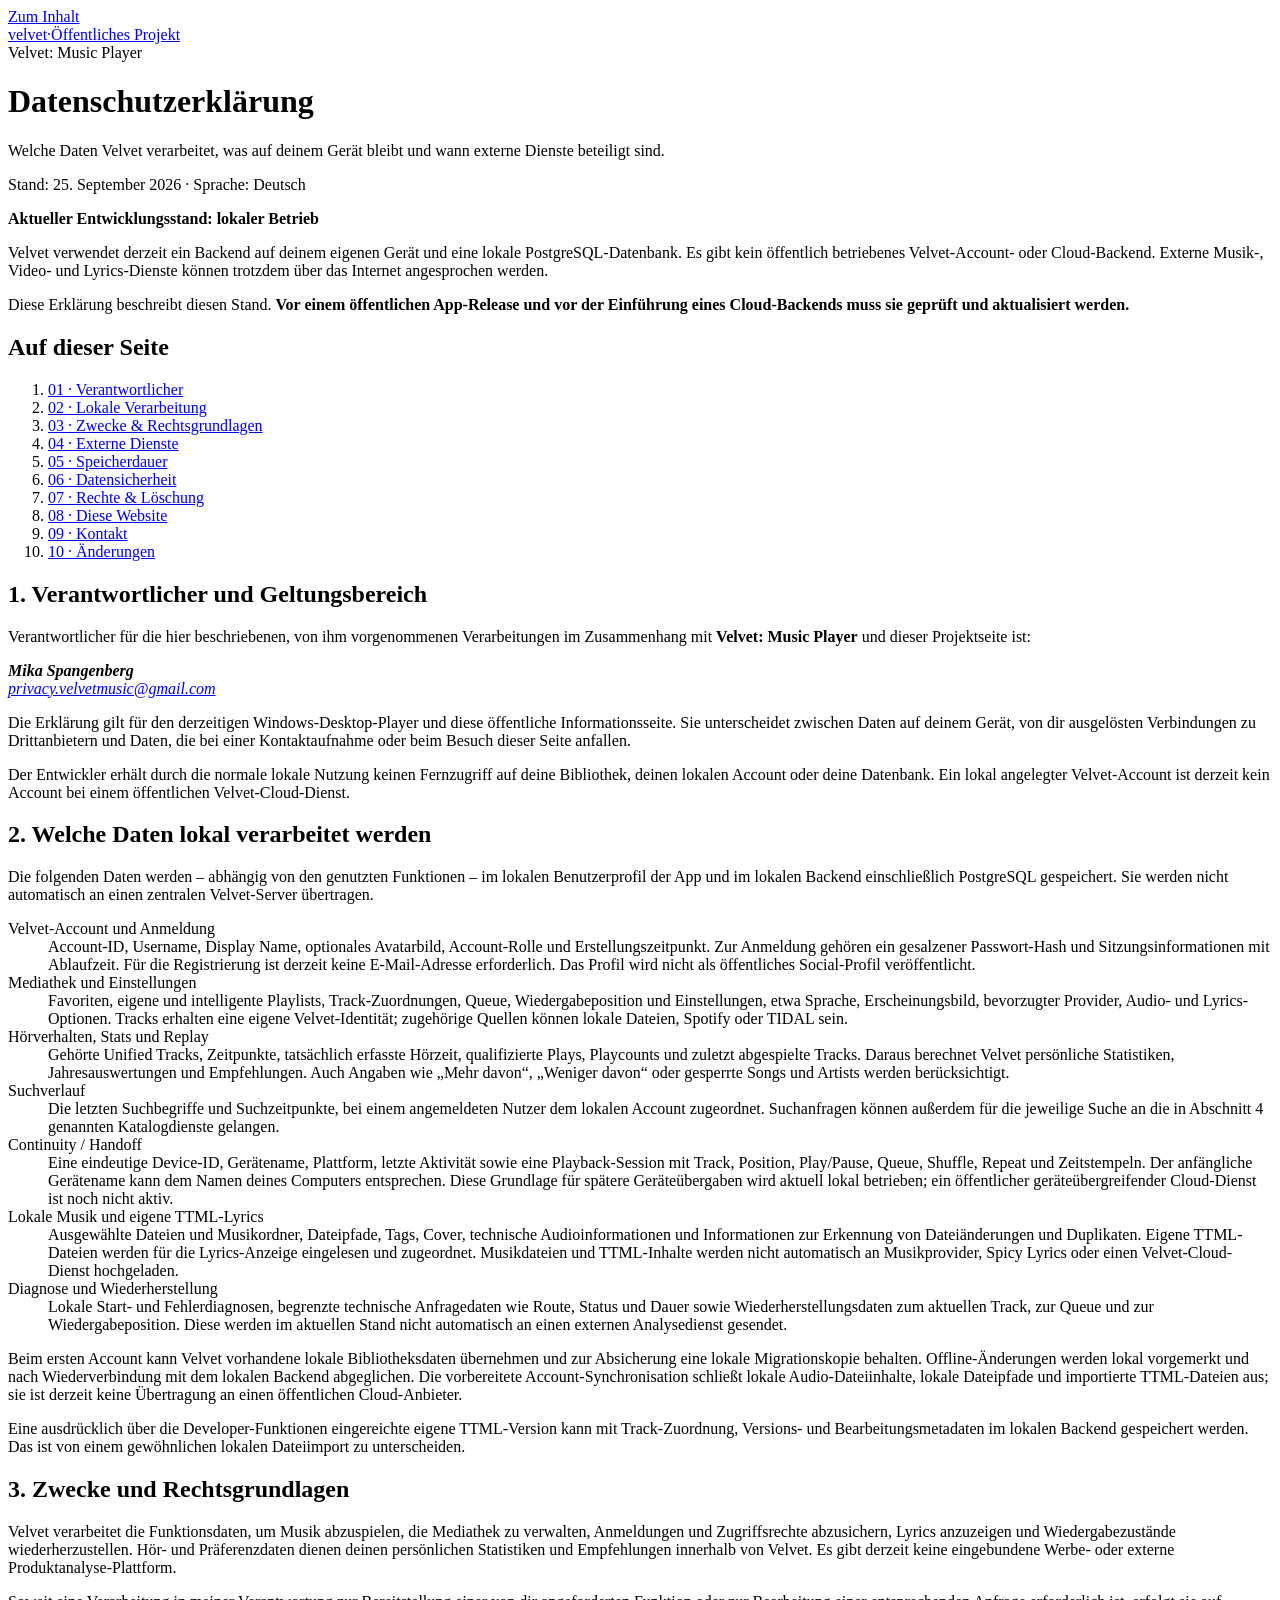
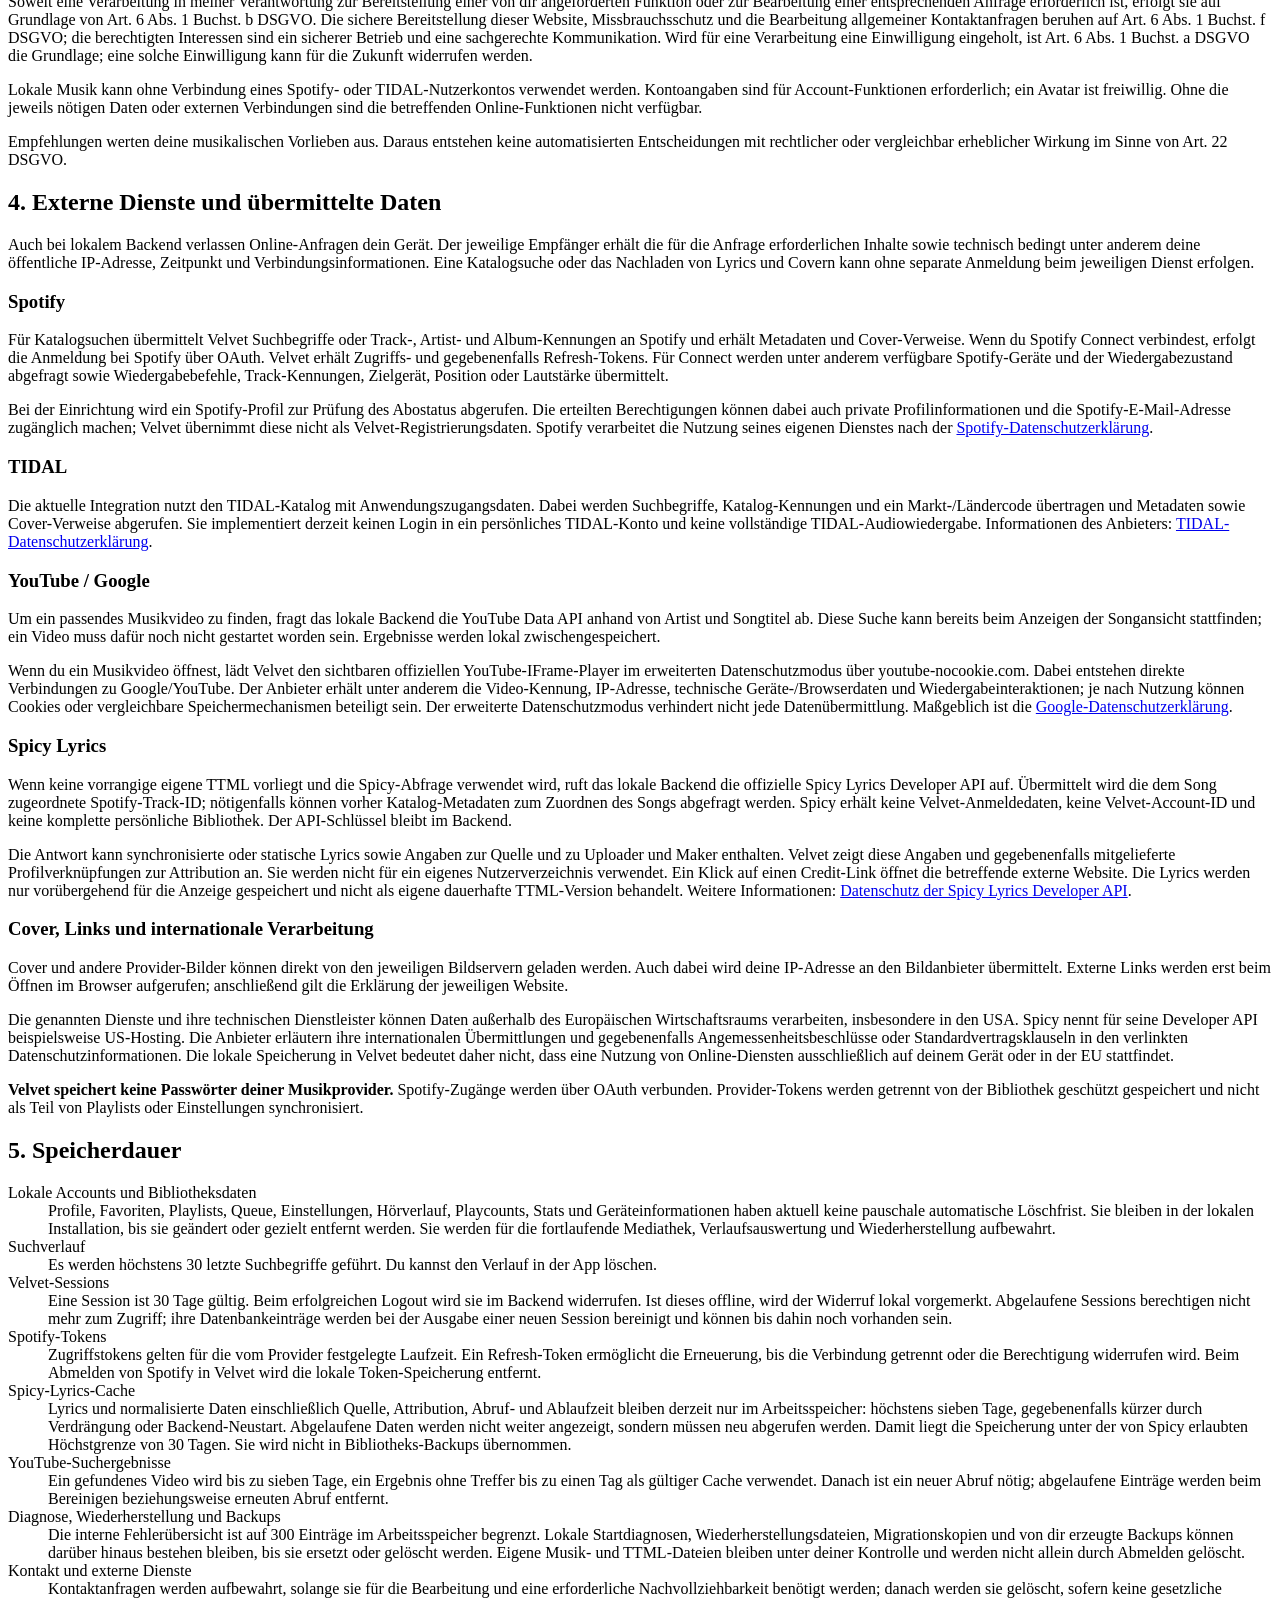
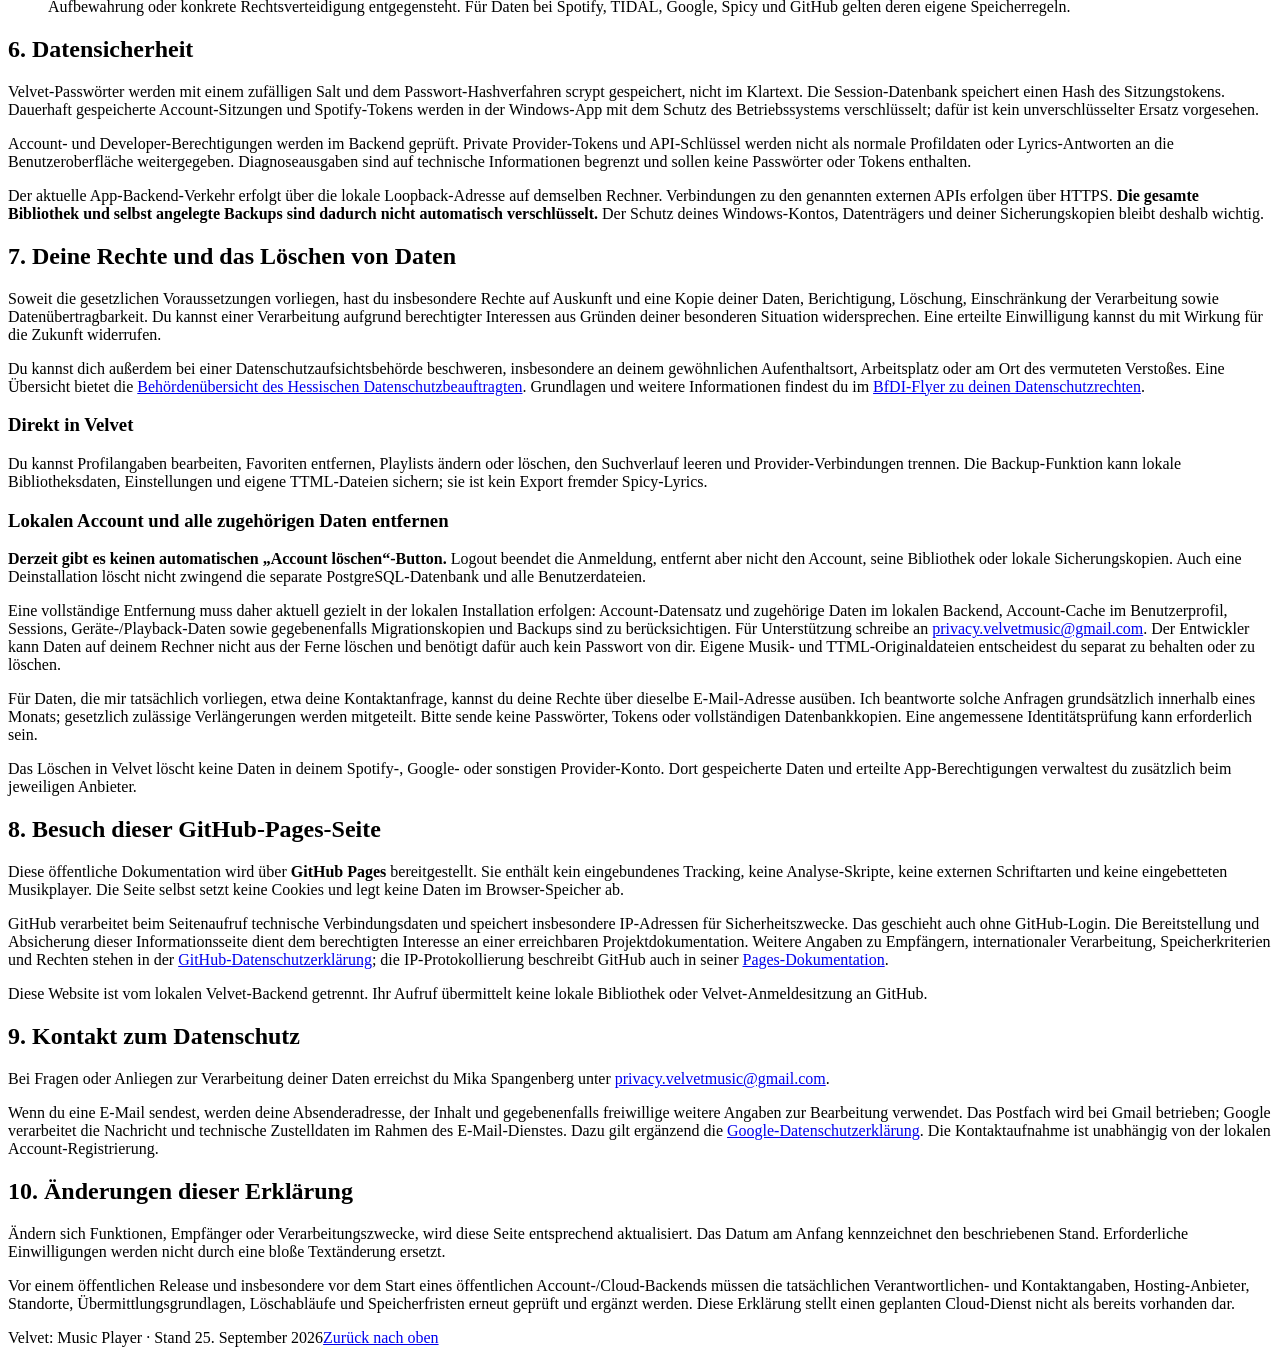
==== docs/privacy/index.html @ 642222ab "Publish German privacy policy for Velvet: Music Player" ====
<!doctype html>
<html lang="de"><head>
<meta charset="utf-8">
<meta name="viewport" content="width=device-width, initial-scale=1">
<meta name="description" content="Datenschutzerklärung für Velvet: Music Player. Informationen zu lokalen Daten, Accounts, Musikprovidern, Lyrics, Speicherdauer und deinen Rechten.">
<meta name="referrer" content="no-referrer">
<meta http-equiv="Content-Security-Policy" content="default-src 'none'; style-src 'self'; base-uri 'none'; form-action 'none'">
<title>Datenschutzerklärung · Velvet: Music Player</title>
<link rel="canonical" href="https://mikabrawlstars.github.io/velvet-music-player/privacy/">
<link rel="stylesheet" href="../assets/site.css">
</head>
<body>
<a class="skip" href="#inhalt">Zum Inhalt</a>
<header class="site-header"><div class="wrap"><a class="brand" href="../" aria-label="Velvet Startseite">velvet<span>·</span></a><a class="header-link" href="https://github.com/mikabrawlstars/velvet-music-player">Öffentliches Projekt</a></div></header>
<main class="wrap" id="inhalt">
<div class="hero"><div class="eyebrow">Velvet: Music Player</div><h1>Datenschutzerklärung</h1><p class="lead">Welche Daten Velvet verarbeitet, was auf deinem Gerät bleibt und wann externe Dienste beteiligt sind.</p><p class="meta">Stand: <time datetime="2026-09-25">25. September 2026</time> · Sprache: Deutsch</p></div>
<div class="notice"><strong>Aktueller Entwicklungsstand: lokaler Betrieb</strong><p>Velvet verwendet derzeit ein Backend auf deinem eigenen Gerät und eine lokale PostgreSQL-Datenbank. Es gibt kein öffentlich betriebenes Velvet-Account- oder Cloud-Backend. Externe Musik-, Video- und Lyrics-Dienste können trotzdem über das Internet angesprochen werden.</p><p>Diese Erklärung beschreibt diesen Stand. <strong>Vor einem öffentlichen App-Release und vor der Einführung eines Cloud-Backends muss sie geprüft und aktualisiert werden.</strong></p></div>
<div class="layout">
<nav class="toc" aria-label="Inhaltsverzeichnis"><h2>Auf dieser Seite</h2><ol>
<li><a href="#verantwortlich">01 · Verantwortlicher</a></li>
<li><a href="#lokal">02 · Lokale Verarbeitung</a></li>
<li><a href="#zwecke">03 · Zwecke &amp; Rechtsgrundlagen</a></li>
<li><a href="#dienste">04 · Externe Dienste</a></li>
<li><a href="#speicherdauer">05 · Speicherdauer</a></li>
<li><a href="#sicherheit">06 · Datensicherheit</a></li>
<li><a href="#rechte">07 · Rechte &amp; Löschung</a></li>
<li><a href="#website">08 · Diese Website</a></li>
<li><a href="#kontakt">09 · Kontakt</a></li>
<li><a href="#aenderungen">10 · Änderungen</a></li>
</ol></nav>
<article aria-label="Datenschutzerklärung für Velvet">
<section id="verantwortlich"><h2>1. Verantwortlicher und Geltungsbereich</h2>
<p>Verantwortlicher für die hier beschriebenen, von ihm vorgenommenen Verarbeitungen im Zusammenhang mit <strong>Velvet: Music Player</strong> und dieser Projektseite ist:</p>
<address class="contact"><strong>Mika Spangenberg</strong><br><a href="mailto:privacy.velvetmusic@gmail.com">privacy.velvetmusic@gmail.com</a></address>
<p>Die Erklärung gilt für den derzeitigen Windows-Desktop-Player und diese öffentliche Informationsseite. Sie unterscheidet zwischen Daten auf deinem Gerät, von dir ausgelösten Verbindungen zu Drittanbietern und Daten, die bei einer Kontaktaufnahme oder beim Besuch dieser Seite anfallen.</p>
<p>Der Entwickler erhält durch die normale lokale Nutzung keinen Fernzugriff auf deine Bibliothek, deinen lokalen Account oder deine Datenbank. Ein lokal angelegter Velvet-Account ist derzeit kein Account bei einem öffentlichen Velvet-Cloud-Dienst.</p>
</section>

<section id="lokal"><h2>2. Welche Daten lokal verarbeitet werden</h2>
<p>Die folgenden Daten werden – abhängig von den genutzten Funktionen – im lokalen Benutzerprofil der App und im lokalen Backend einschließlich PostgreSQL gespeichert. Sie werden nicht automatisch an einen zentralen Velvet-Server übertragen.</p>
<dl>
<dt>Velvet-Account und Anmeldung</dt><dd>Account-ID, Username, Display Name, optionales Avatarbild, Account-Rolle und Erstellungszeitpunkt. Zur Anmeldung gehören ein gesalzener Passwort-Hash und Sitzungsinformationen mit Ablaufzeit. Für die Registrierung ist derzeit keine E-Mail-Adresse erforderlich. Das Profil wird nicht als öffentliches Social-Profil veröffentlicht.</dd>
<dt>Mediathek und Einstellungen</dt><dd>Favoriten, eigene und intelligente Playlists, Track-Zuordnungen, Queue, Wiedergabeposition und Einstellungen, etwa Sprache, Erscheinungsbild, bevorzugter Provider, Audio- und Lyrics-Optionen. Tracks erhalten eine eigene Velvet-Identität; zugehörige Quellen können lokale Dateien, Spotify oder TIDAL sein.</dd>
<dt>Hörverhalten, Stats und Replay</dt><dd>Gehörte Unified Tracks, Zeitpunkte, tatsächlich erfasste Hörzeit, qualifizierte Plays, Playcounts und zuletzt abgespielte Tracks. Daraus berechnet Velvet persönliche Statistiken, Jahresauswertungen und Empfehlungen. Auch Angaben wie „Mehr davon“, „Weniger davon“ oder gesperrte Songs und Artists werden berücksichtigt.</dd>
<dt>Suchverlauf</dt><dd>Die letzten Suchbegriffe und Suchzeitpunkte, bei einem angemeldeten Nutzer dem lokalen Account zugeordnet. Suchanfragen können außerdem für die jeweilige Suche an die in Abschnitt 4 genannten Katalogdienste gelangen.</dd>
<dt>Continuity / Handoff</dt><dd>Eine eindeutige Device-ID, Gerätename, Plattform, letzte Aktivität sowie eine Playback-Session mit Track, Position, Play/Pause, Queue, Shuffle, Repeat und Zeitstempeln. Der anfängliche Gerätename kann dem Namen deines Computers entsprechen. Diese Grundlage für spätere Geräteübergaben wird aktuell lokal betrieben; ein öffentlicher geräteübergreifender Cloud-Dienst ist noch nicht aktiv.</dd>
<dt>Lokale Musik und eigene TTML-Lyrics</dt><dd>Ausgewählte Dateien und Musikordner, Dateipfade, Tags, Cover, technische Audioinformationen und Informationen zur Erkennung von Dateiänderungen und Duplikaten. Eigene TTML-Dateien werden für die Lyrics-Anzeige eingelesen und zugeordnet. Musikdateien und TTML-Inhalte werden nicht automatisch an Musikprovider, Spicy Lyrics oder einen Velvet-Cloud-Dienst hochgeladen.</dd>
<dt>Diagnose und Wiederherstellung</dt><dd>Lokale Start- und Fehlerdiagnosen, begrenzte technische Anfragedaten wie Route, Status und Dauer sowie Wiederherstellungsdaten zum aktuellen Track, zur Queue und zur Wiedergabeposition. Diese werden im aktuellen Stand nicht automatisch an einen externen Analysedienst gesendet.</dd>
</dl>
<p>Beim ersten Account kann Velvet vorhandene lokale Bibliotheksdaten übernehmen und zur Absicherung eine lokale Migrationskopie behalten. Offline-Änderungen werden lokal vorgemerkt und nach Wiederverbindung mit dem lokalen Backend abgeglichen. Die vorbereitete Account-Synchronisation schließt lokale Audio-Dateiinhalte, lokale Dateipfade und importierte TTML-Dateien aus; sie ist derzeit keine Übertragung an einen öffentlichen Cloud-Anbieter.</p>
<p>Eine ausdrücklich über die Developer-Funktionen eingereichte eigene TTML-Version kann mit Track-Zuordnung, Versions- und Bearbeitungsmetadaten im lokalen Backend gespeichert werden. Das ist von einem gewöhnlichen lokalen Dateiimport zu unterscheiden.</p>
</section>

<section id="zwecke"><h2>3. Zwecke und Rechtsgrundlagen</h2>
<p>Velvet verarbeitet die Funktionsdaten, um Musik abzuspielen, die Mediathek zu verwalten, Anmeldungen und Zugriffsrechte abzusichern, Lyrics anzuzeigen und Wiedergabezustände wiederherzustellen. Hör- und Präferenzdaten dienen deinen persönlichen Statistiken und Empfehlungen innerhalb von Velvet. Es gibt derzeit keine eingebundene Werbe- oder externe Produktanalyse-Plattform.</p>
<p>Soweit eine Verarbeitung in meiner Verantwortung zur Bereitstellung einer von dir angeforderten Funktion oder zur Bearbeitung einer entsprechenden Anfrage erforderlich ist, erfolgt sie auf Grundlage von Art. 6 Abs. 1 Buchst. b DSGVO. Die sichere Bereitstellung dieser Website, Missbrauchsschutz und die Bearbeitung allgemeiner Kontaktanfragen beruhen auf Art. 6 Abs. 1 Buchst. f DSGVO; die berechtigten Interessen sind ein sicherer Betrieb und eine sachgerechte Kommunikation. Wird für eine Verarbeitung eine Einwilligung eingeholt, ist Art. 6 Abs. 1 Buchst. a DSGVO die Grundlage; eine solche Einwilligung kann für die Zukunft widerrufen werden.</p>
<p>Lokale Musik kann ohne Verbindung eines Spotify- oder TIDAL-Nutzerkontos verwendet werden. Kontoangaben sind für Account-Funktionen erforderlich; ein Avatar ist freiwillig. Ohne die jeweils nötigen Daten oder externen Verbindungen sind die betreffenden Online-Funktionen nicht verfügbar.</p>
<p>Empfehlungen werten deine musikalischen Vorlieben aus. Daraus entstehen keine automatisierten Entscheidungen mit rechtlicher oder vergleichbar erheblicher Wirkung im Sinne von Art. 22 DSGVO.</p>
</section>

<section id="dienste"><h2>4. Externe Dienste und übermittelte Daten</h2>
<p>Auch bei lokalem Backend verlassen Online-Anfragen dein Gerät. Der jeweilige Empfänger erhält die für die Anfrage erforderlichen Inhalte sowie technisch bedingt unter anderem deine öffentliche IP-Adresse, Zeitpunkt und Verbindungsinformationen. Eine Katalogsuche oder das Nachladen von Lyrics und Covern kann ohne separate Anmeldung beim jeweiligen Dienst erfolgen.</p>

<h3>Spotify</h3>
<p>Für Katalogsuchen übermittelt Velvet Suchbegriffe oder Track-, Artist- und Album-Kennungen an Spotify und erhält Metadaten und Cover-Verweise. Wenn du Spotify Connect verbindest, erfolgt die Anmeldung bei Spotify über OAuth. Velvet erhält Zugriffs- und gegebenenfalls Refresh-Tokens. Für Connect werden unter anderem verfügbare Spotify-Geräte und der Wiedergabezustand abgefragt sowie Wiedergabebefehle, Track-Kennungen, Zielgerät, Position oder Lautstärke übermittelt.</p>
<p>Bei der Einrichtung wird ein Spotify-Profil zur Prüfung des Abostatus abgerufen. Die erteilten Berechtigungen können dabei auch private Profilinformationen und die Spotify-E-Mail-Adresse zugänglich machen; Velvet übernimmt diese nicht als Velvet-Registrierungsdaten. Spotify verarbeitet die Nutzung seines eigenen Dienstes nach der <a href="https://www.spotify.com/de/legal/privacy-policy/">Spotify-Datenschutzerklärung</a>.</p>

<h3>TIDAL</h3>
<p>Die aktuelle Integration nutzt den TIDAL-Katalog mit Anwendungszugangsdaten. Dabei werden Suchbegriffe, Katalog-Kennungen und ein Markt-/Ländercode übertragen und Metadaten sowie Cover-Verweise abgerufen. Sie implementiert derzeit keinen Login in ein persönliches TIDAL-Konto und keine vollständige TIDAL-Audiowiedergabe. Informationen des Anbieters: <a href="https://tidal.com/privacy">TIDAL-Datenschutzerklärung</a>.</p>

<h3>YouTube / Google</h3>
<p>Um ein passendes Musikvideo zu finden, fragt das lokale Backend die YouTube Data API anhand von Artist und Songtitel ab. Diese Suche kann bereits beim Anzeigen der Songansicht stattfinden; ein Video muss dafür noch nicht gestartet worden sein. Ergebnisse werden lokal zwischengespeichert.</p>
<p>Wenn du ein Musikvideo öffnest, lädt Velvet den sichtbaren offiziellen YouTube-IFrame-Player im erweiterten Datenschutzmodus über youtube-nocookie.com. Dabei entstehen direkte Verbindungen zu Google/YouTube. Der Anbieter erhält unter anderem die Video-Kennung, IP-Adresse, technische Geräte-/Browserdaten und Wiedergabeinteraktionen; je nach Nutzung können Cookies oder vergleichbare Speichermechanismen beteiligt sein. Der erweiterte Datenschutzmodus verhindert nicht jede Datenübermittlung. Maßgeblich ist die <a href="https://policies.google.com/privacy?hl=de">Google-Datenschutzerklärung</a>.</p>

<h3>Spicy Lyrics</h3>
<p>Wenn keine vorrangige eigene TTML vorliegt und die Spicy-Abfrage verwendet wird, ruft das lokale Backend die offizielle Spicy Lyrics Developer API auf. Übermittelt wird die dem Song zugeordnete Spotify-Track-ID; nötigenfalls können vorher Katalog-Metadaten zum Zuordnen des Songs abgefragt werden. Spicy erhält keine Velvet-Anmeldedaten, keine Velvet-Account-ID und keine komplette persönliche Bibliothek. Der API-Schlüssel bleibt im Backend.</p>
<p>Die Antwort kann synchronisierte oder statische Lyrics sowie Angaben zur Quelle und zu Uploader und Maker enthalten. Velvet zeigt diese Angaben und gegebenenfalls mitgelieferte Profilverknüpfungen zur Attribution an. Sie werden nicht für ein eigenes Nutzerverzeichnis verwendet. Ein Klick auf einen Credit-Link öffnet die betreffende externe Website. Die Lyrics werden nur vorübergehend für die Anzeige gespeichert und nicht als eigene dauerhafte TTML-Version behandelt. Weitere Informationen: <a href="https://developers.spicylyrics.org/privacy">Datenschutz der Spicy Lyrics Developer API</a>.</p>

<h3>Cover, Links und internationale Verarbeitung</h3>
<p>Cover und andere Provider-Bilder können direkt von den jeweiligen Bildservern geladen werden. Auch dabei wird deine IP-Adresse an den Bildanbieter übermittelt. Externe Links werden erst beim Öffnen im Browser aufgerufen; anschließend gilt die Erklärung der jeweiligen Website.</p>
<p>Die genannten Dienste und ihre technischen Dienstleister können Daten außerhalb des Europäischen Wirtschaftsraums verarbeiten, insbesondere in den USA. Spicy nennt für seine Developer API beispielsweise US-Hosting. Die Anbieter erläutern ihre internationalen Übermittlungen und gegebenenfalls Angemessenheitsbeschlüsse oder Standardvertragsklauseln in den verlinkten Datenschutzinformationen. Die lokale Speicherung in Velvet bedeutet daher nicht, dass eine Nutzung von Online-Diensten ausschließlich auf deinem Gerät oder in der EU stattfindet.</p>
<p><strong>Velvet speichert keine Passwörter deiner Musikprovider.</strong> Spotify-Zugänge werden über OAuth verbunden. Provider-Tokens werden getrennt von der Bibliothek geschützt gespeichert und nicht als Teil von Playlists oder Einstellungen synchronisiert.</p>
</section>

<section id="speicherdauer"><h2>5. Speicherdauer</h2>
<dl>
<dt>Lokale Accounts und Bibliotheksdaten</dt><dd>Profile, Favoriten, Playlists, Queue, Einstellungen, Hörverlauf, Playcounts, Stats und Geräteinformationen haben aktuell keine pauschale automatische Löschfrist. Sie bleiben in der lokalen Installation, bis sie geändert oder gezielt entfernt werden. Sie werden für die fortlaufende Mediathek, Verlaufsauswertung und Wiederherstellung aufbewahrt.</dd>
<dt>Suchverlauf</dt><dd>Es werden höchstens 30 letzte Suchbegriffe geführt. Du kannst den Verlauf in der App löschen.</dd>
<dt>Velvet-Sessions</dt><dd>Eine Session ist 30 Tage gültig. Beim erfolgreichen Logout wird sie im Backend widerrufen. Ist dieses offline, wird der Widerruf lokal vorgemerkt. Abgelaufene Sessions berechtigen nicht mehr zum Zugriff; ihre Datenbankeinträge werden bei der Ausgabe einer neuen Session bereinigt und können bis dahin noch vorhanden sein.</dd>
<dt>Spotify-Tokens</dt><dd>Zugriffstokens gelten für die vom Provider festgelegte Laufzeit. Ein Refresh-Token ermöglicht die Erneuerung, bis die Verbindung getrennt oder die Berechtigung widerrufen wird. Beim Abmelden von Spotify in Velvet wird die lokale Token-Speicherung entfernt.</dd>
<dt>Spicy-Lyrics-Cache</dt><dd>Lyrics und normalisierte Daten einschließlich Quelle, Attribution, Abruf- und Ablaufzeit bleiben derzeit nur im Arbeitsspeicher: höchstens sieben Tage, gegebenenfalls kürzer durch Verdrängung oder Backend-Neustart. Abgelaufene Daten werden nicht weiter angezeigt, sondern müssen neu abgerufen werden. Damit liegt die Speicherung unter der von Spicy erlaubten Höchstgrenze von 30 Tagen. Sie wird nicht in Bibliotheks-Backups übernommen.</dd>
<dt>YouTube-Suchergebnisse</dt><dd>Ein gefundenes Video wird bis zu sieben Tage, ein Ergebnis ohne Treffer bis zu einen Tag als gültiger Cache verwendet. Danach ist ein neuer Abruf nötig; abgelaufene Einträge werden beim Bereinigen beziehungsweise erneuten Abruf entfernt.</dd>
<dt>Diagnose, Wiederherstellung und Backups</dt><dd>Die interne Fehlerübersicht ist auf 300 Einträge im Arbeitsspeicher begrenzt. Lokale Startdiagnosen, Wiederherstellungsdateien, Migrationskopien und von dir erzeugte Backups können darüber hinaus bestehen bleiben, bis sie ersetzt oder gelöscht werden. Eigene Musik- und TTML-Dateien bleiben unter deiner Kontrolle und werden nicht allein durch Abmelden gelöscht.</dd>
<dt>Kontakt und externe Dienste</dt><dd>Kontaktanfragen werden aufbewahrt, solange sie für die Bearbeitung und eine erforderliche Nachvollziehbarkeit benötigt werden; danach werden sie gelöscht, sofern keine gesetzliche Aufbewahrung oder konkrete Rechtsverteidigung entgegensteht. Für Daten bei Spotify, TIDAL, Google, Spicy und GitHub gelten deren eigene Speicherregeln.</dd>
</dl>
</section>

<section id="sicherheit"><h2>6. Datensicherheit</h2>
<p>Velvet-Passwörter werden mit einem zufälligen Salt und dem Passwort-Hashverfahren scrypt gespeichert, nicht im Klartext. Die Session-Datenbank speichert einen Hash des Sitzungstokens. Dauerhaft gespeicherte Account-Sitzungen und Spotify-Tokens werden in der Windows-App mit dem Schutz des Betriebssystems verschlüsselt; dafür ist kein unverschlüsselter Ersatz vorgesehen.</p>
<p>Account- und Developer-Berechtigungen werden im Backend geprüft. Private Provider-Tokens und API-Schlüssel werden nicht als normale Profildaten oder Lyrics-Antworten an die Benutzeroberfläche weitergegeben. Diagnoseausgaben sind auf technische Informationen begrenzt und sollen keine Passwörter oder Tokens enthalten.</p>
<p>Der aktuelle App-Backend-Verkehr erfolgt über die lokale Loopback-Adresse auf demselben Rechner. Verbindungen zu den genannten externen APIs erfolgen über HTTPS. <strong>Die gesamte Bibliothek und selbst angelegte Backups sind dadurch nicht automatisch verschlüsselt.</strong> Der Schutz deines Windows-Kontos, Datenträgers und deiner Sicherungskopien bleibt deshalb wichtig.</p>
</section>

<section id="rechte"><h2>7. Deine Rechte und das Löschen von Daten</h2>
<p>Soweit die gesetzlichen Voraussetzungen vorliegen, hast du insbesondere Rechte auf Auskunft und eine Kopie deiner Daten, Berichtigung, Löschung, Einschränkung der Verarbeitung sowie Datenübertragbarkeit. Du kannst einer Verarbeitung aufgrund berechtigter Interessen aus Gründen deiner besonderen Situation widersprechen. Eine erteilte Einwilligung kannst du mit Wirkung für die Zukunft widerrufen.</p>
<p>Du kannst dich außerdem bei einer Datenschutzaufsichtsbehörde beschweren, insbesondere an deinem gewöhnlichen Aufenthaltsort, Arbeitsplatz oder am Ort des vermuteten Verstoßes. Eine Übersicht bietet die <a href="https://datenschutz.hessen.de/service/aufsichtsbehoerden-des-bundes-und-der-laender">Behördenübersicht des Hessischen Datenschutzbeauftragten</a>. Grundlagen und weitere Informationen findest du im <a href="https://www.bfdi.bund.de/SharedDocs/Downloads/DE/Flyer/Recht-auf-Datenschutz.pdf?__blob=publicationFile&amp;v=13">BfDI-Flyer zu deinen Datenschutzrechten</a>.</p>

<h3>Direkt in Velvet</h3>
<p>Du kannst Profilangaben bearbeiten, Favoriten entfernen, Playlists ändern oder löschen, den Suchverlauf leeren und Provider-Verbindungen trennen. Die Backup-Funktion kann lokale Bibliotheksdaten, Einstellungen und eigene TTML-Dateien sichern; sie ist kein Export fremder Spicy-Lyrics.</p>

<h3>Lokalen Account und alle zugehörigen Daten entfernen</h3>
<p><strong>Derzeit gibt es keinen automatischen „Account löschen“-Button.</strong> Logout beendet die Anmeldung, entfernt aber nicht den Account, seine Bibliothek oder lokale Sicherungskopien. Auch eine Deinstallation löscht nicht zwingend die separate PostgreSQL-Datenbank und alle Benutzerdateien.</p>
<p>Eine vollständige Entfernung muss daher aktuell gezielt in der lokalen Installation erfolgen: Account-Datensatz und zugehörige Daten im lokalen Backend, Account-Cache im Benutzerprofil, Sessions, Geräte-/Playback-Daten sowie gegebenenfalls Migrationskopien und Backups sind zu berücksichtigen. Für Unterstützung schreibe an <a href="mailto:privacy.velvetmusic@gmail.com">privacy.velvetmusic@gmail.com</a>. Der Entwickler kann Daten auf deinem Rechner nicht aus der Ferne löschen und benötigt dafür auch kein Passwort von dir. Eigene Musik- und TTML-Originaldateien entscheidest du separat zu behalten oder zu löschen.</p>
<p>Für Daten, die mir tatsächlich vorliegen, etwa deine Kontaktanfrage, kannst du deine Rechte über dieselbe E-Mail-Adresse ausüben. Ich beantworte solche Anfragen grundsätzlich innerhalb eines Monats; gesetzlich zulässige Verlängerungen werden mitgeteilt. Bitte sende keine Passwörter, Tokens oder vollständigen Datenbankkopien. Eine angemessene Identitätsprüfung kann erforderlich sein.</p>
<p>Das Löschen in Velvet löscht keine Daten in deinem Spotify-, Google- oder sonstigen Provider-Konto. Dort gespeicherte Daten und erteilte App-Berechtigungen verwaltest du zusätzlich beim jeweiligen Anbieter.</p>
</section>

<section id="website"><h2>8. Besuch dieser GitHub-Pages-Seite</h2>
<p>Diese öffentliche Dokumentation wird über <strong>GitHub Pages</strong> bereitgestellt. Sie enthält kein eingebundenes Tracking, keine Analyse-Skripte, keine externen Schriftarten und keine eingebetteten Musikplayer. Die Seite selbst setzt keine Cookies und legt keine Daten im Browser-Speicher ab.</p>
<p>GitHub verarbeitet beim Seitenaufruf technische Verbindungsdaten und speichert insbesondere IP-Adressen für Sicherheitszwecke. Das geschieht auch ohne GitHub-Login. Die Bereitstellung und Absicherung dieser Informationsseite dient dem berechtigten Interesse an einer erreichbaren Projektdokumentation. Weitere Angaben zu Empfängern, internationaler Verarbeitung, Speicherkriterien und Rechten stehen in der <a href="https://docs.github.com/en/site-policy/privacy-policies/github-general-privacy-statement">GitHub-Datenschutzerklärung</a>; die IP-Protokollierung beschreibt GitHub auch in seiner <a href="https://docs.github.com/en/pages/getting-started-with-github-pages/what-is-github-pages">Pages-Dokumentation</a>.</p>
<p>Diese Website ist vom lokalen Velvet-Backend getrennt. Ihr Aufruf übermittelt keine lokale Bibliothek oder Velvet-Anmeldesitzung an GitHub.</p>
</section>

<section id="kontakt"><h2>9. Kontakt zum Datenschutz</h2>
<p>Bei Fragen oder Anliegen zur Verarbeitung deiner Daten erreichst du Mika Spangenberg unter <a href="mailto:privacy.velvetmusic@gmail.com">privacy.velvetmusic@gmail.com</a>.</p>
<p>Wenn du eine E-Mail sendest, werden deine Absenderadresse, der Inhalt und gegebenenfalls freiwillige weitere Angaben zur Bearbeitung verwendet. Das Postfach wird bei Gmail betrieben; Google verarbeitet die Nachricht und technische Zustelldaten im Rahmen des E-Mail-Dienstes. Dazu gilt ergänzend die <a href="https://policies.google.com/privacy?hl=de">Google-Datenschutzerklärung</a>. Die Kontaktaufnahme ist unabhängig von der lokalen Account-Registrierung.</p>
</section>

<section id="aenderungen"><h2>10. Änderungen dieser Erklärung</h2>
<p>Ändern sich Funktionen, Empfänger oder Verarbeitungszwecke, wird diese Seite entsprechend aktualisiert. Das Datum am Anfang kennzeichnet den beschriebenen Stand. Erforderliche Einwilligungen werden nicht durch eine bloße Textänderung ersetzt.</p>
<p>Vor einem öffentlichen Release und insbesondere vor dem Start eines öffentlichen Account-/Cloud-Backends müssen die tatsächlichen Verantwortlichen- und Kontaktangaben, Hosting-Anbieter, Standorte, Übermittlungsgrundlagen, Löschabläufe und Speicherfristen erneut geprüft und ergänzt werden. Diese Erklärung stellt einen geplanten Cloud-Dienst nicht als bereits vorhanden dar.</p>
</section>
</article></div></main>
<footer class="site-footer"><div class="wrap"><span>Velvet: Music Player · Stand 25. September 2026</span><a href="#inhalt">Zurück nach oben</a></div></footer>


</body></html>
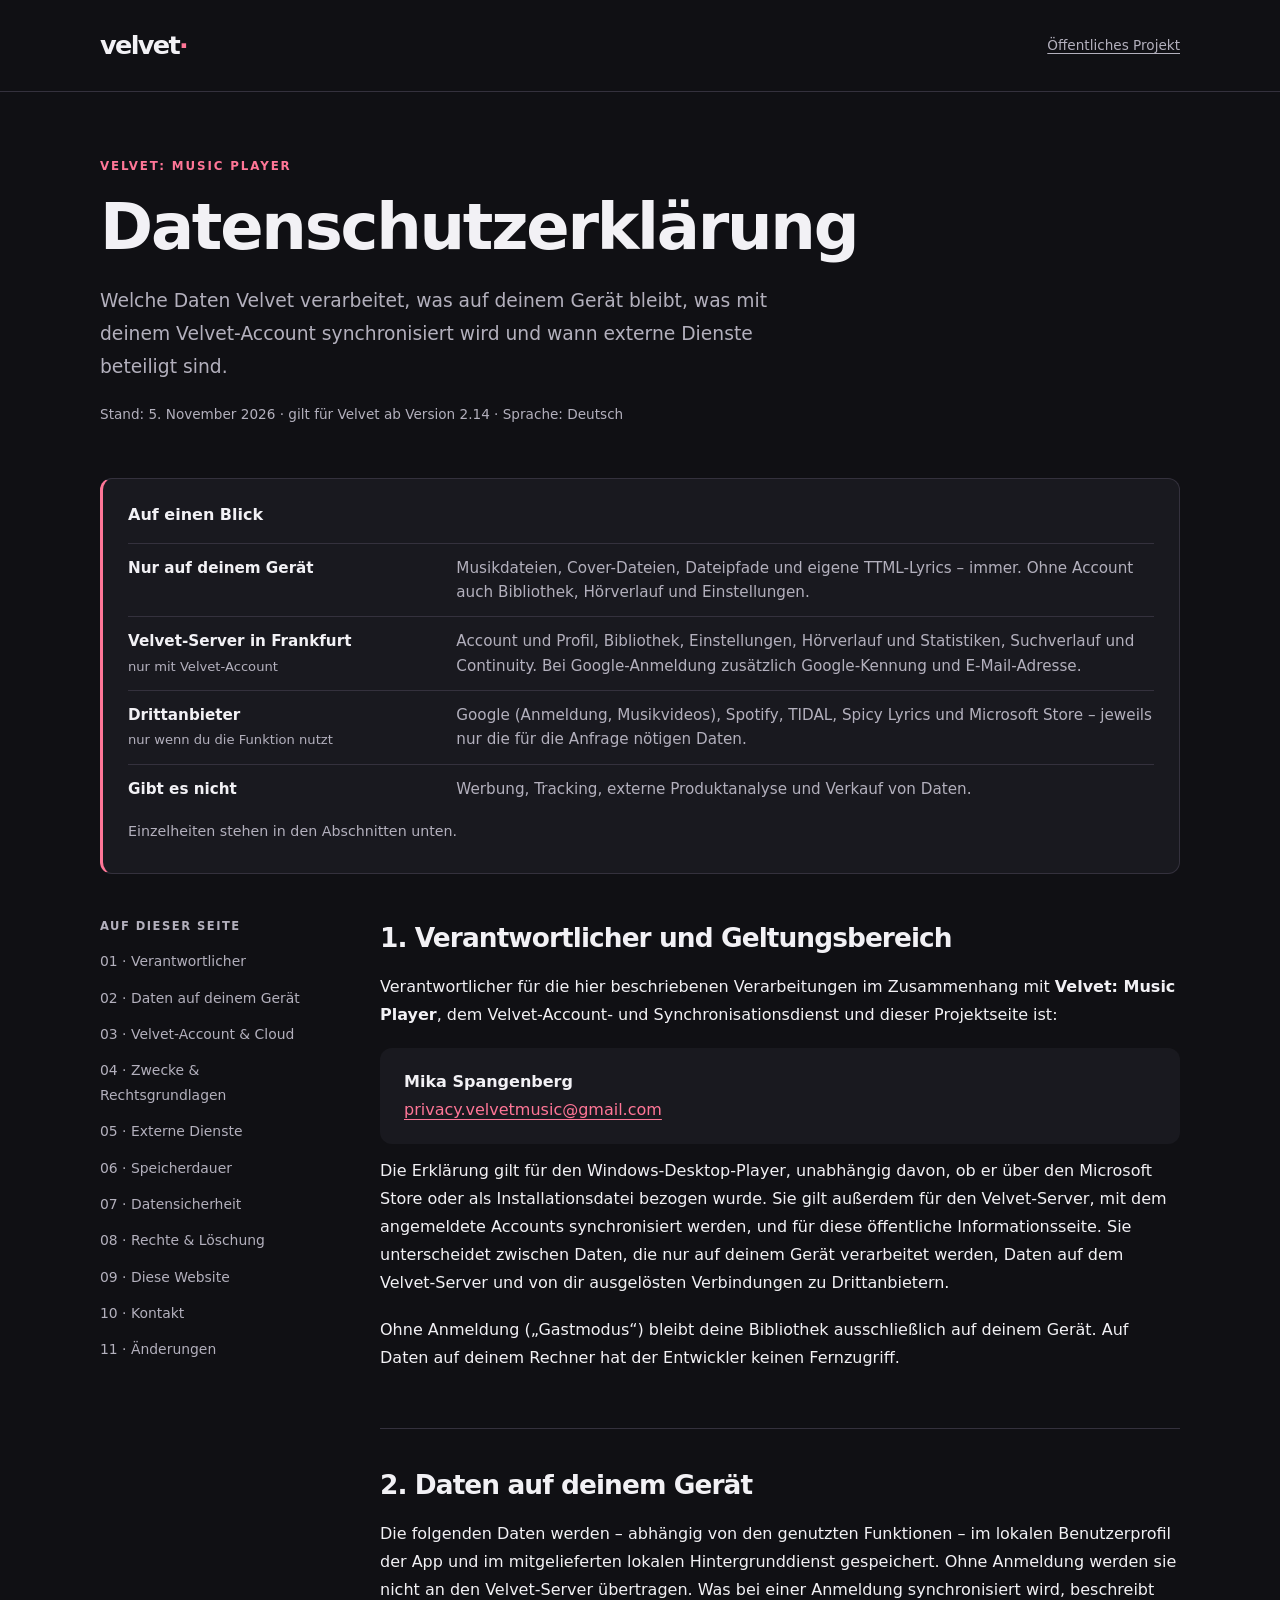
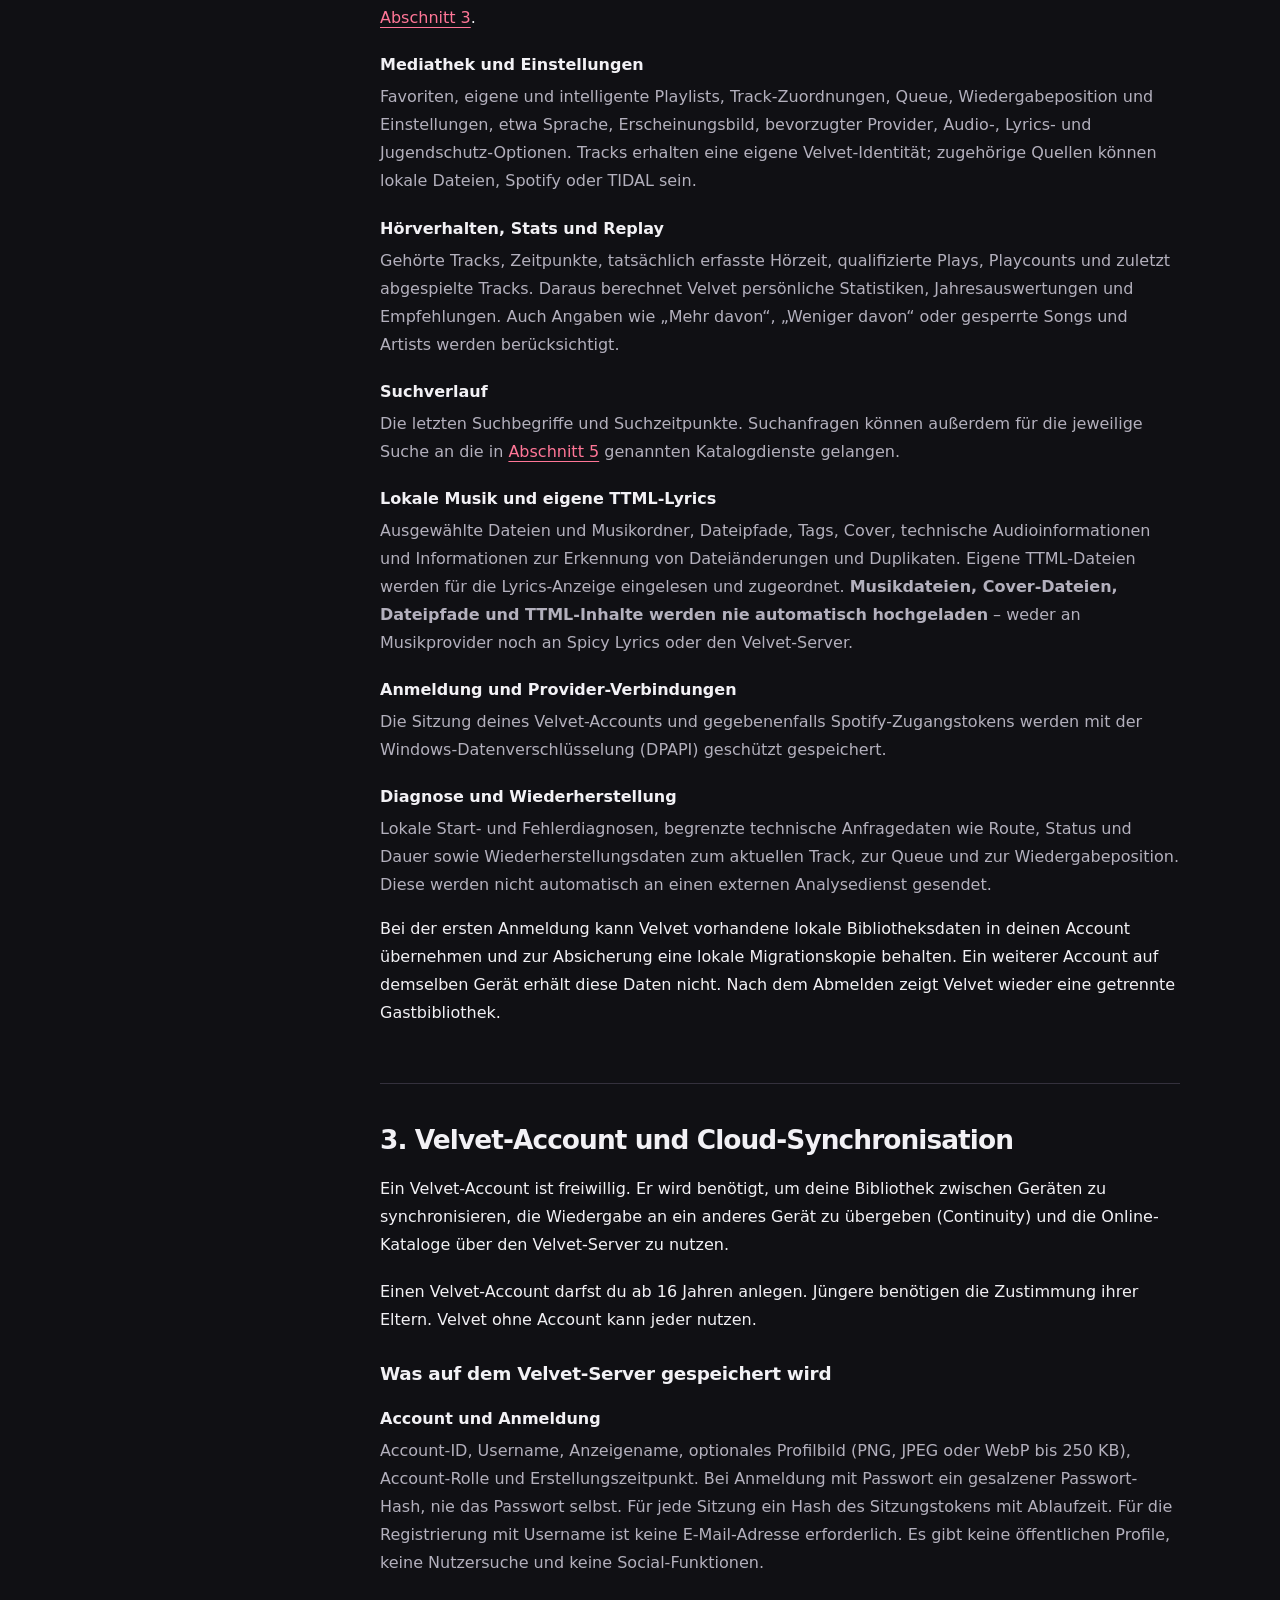
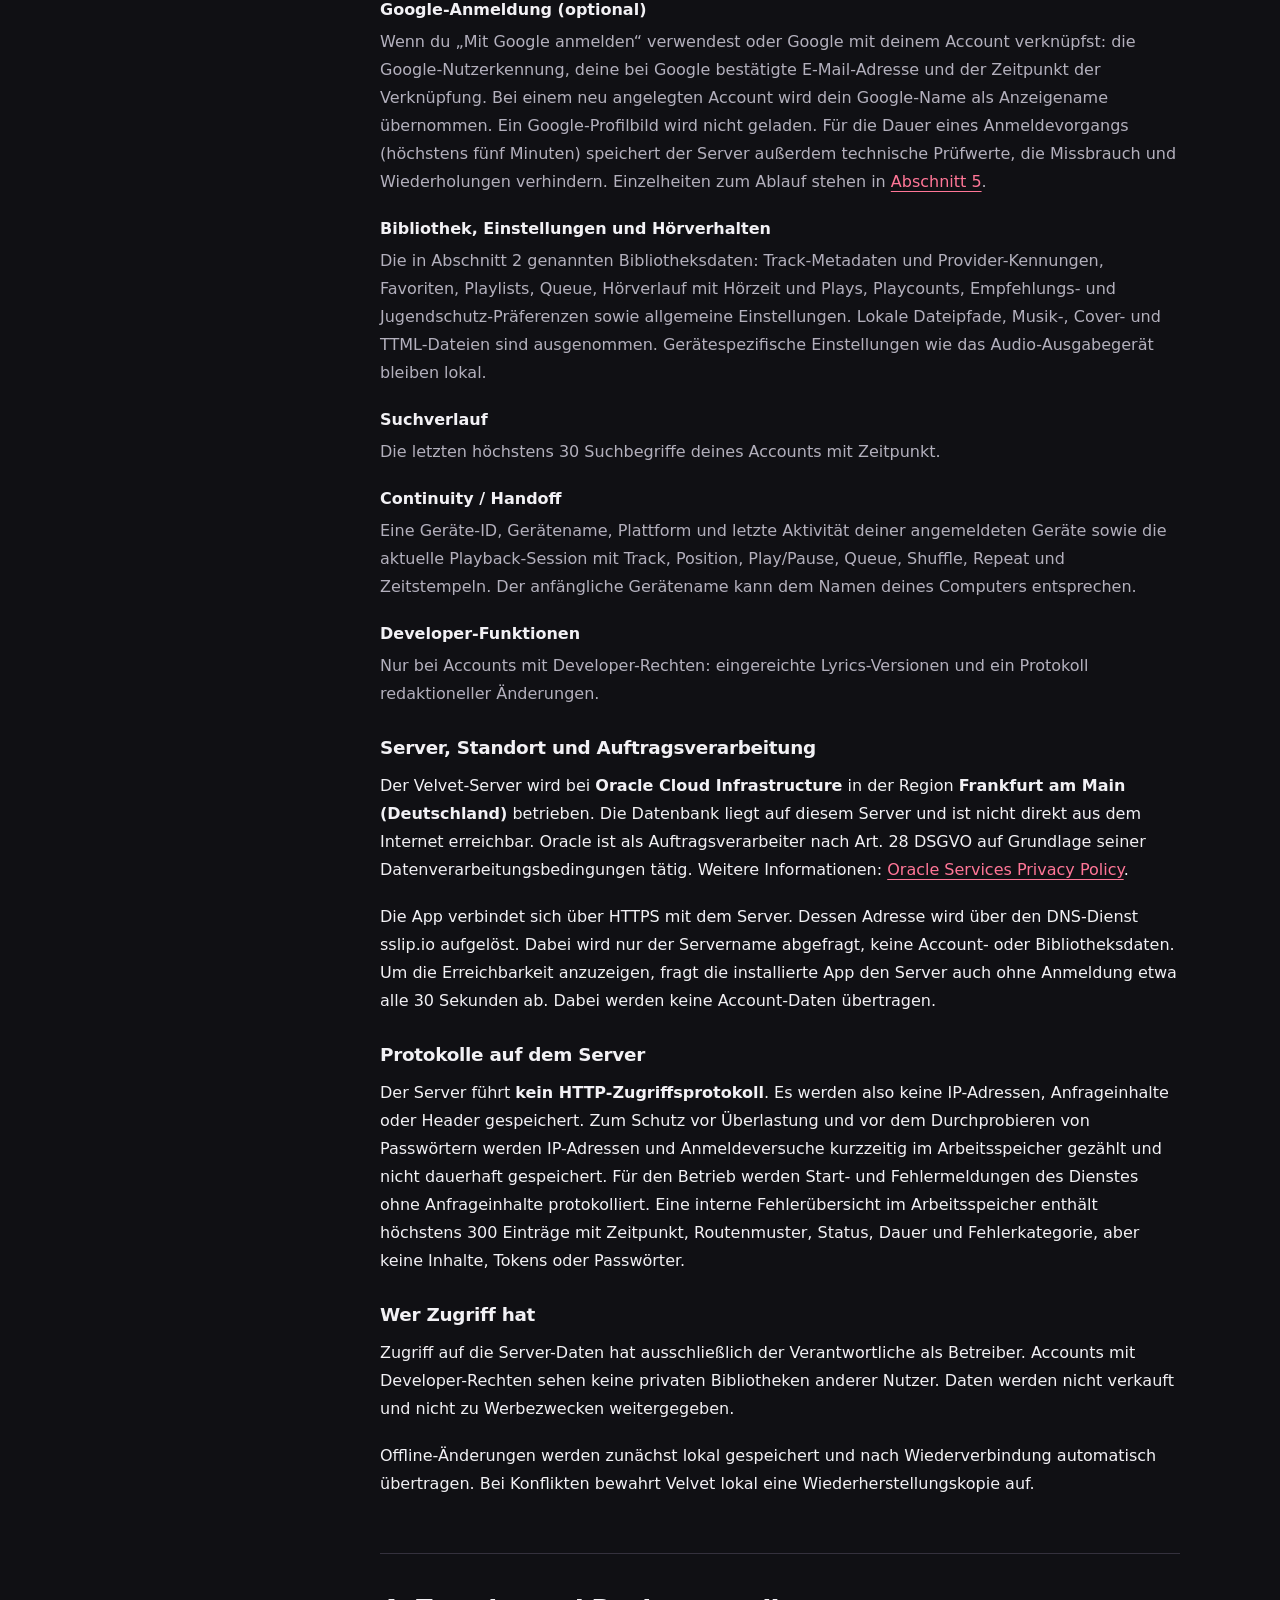
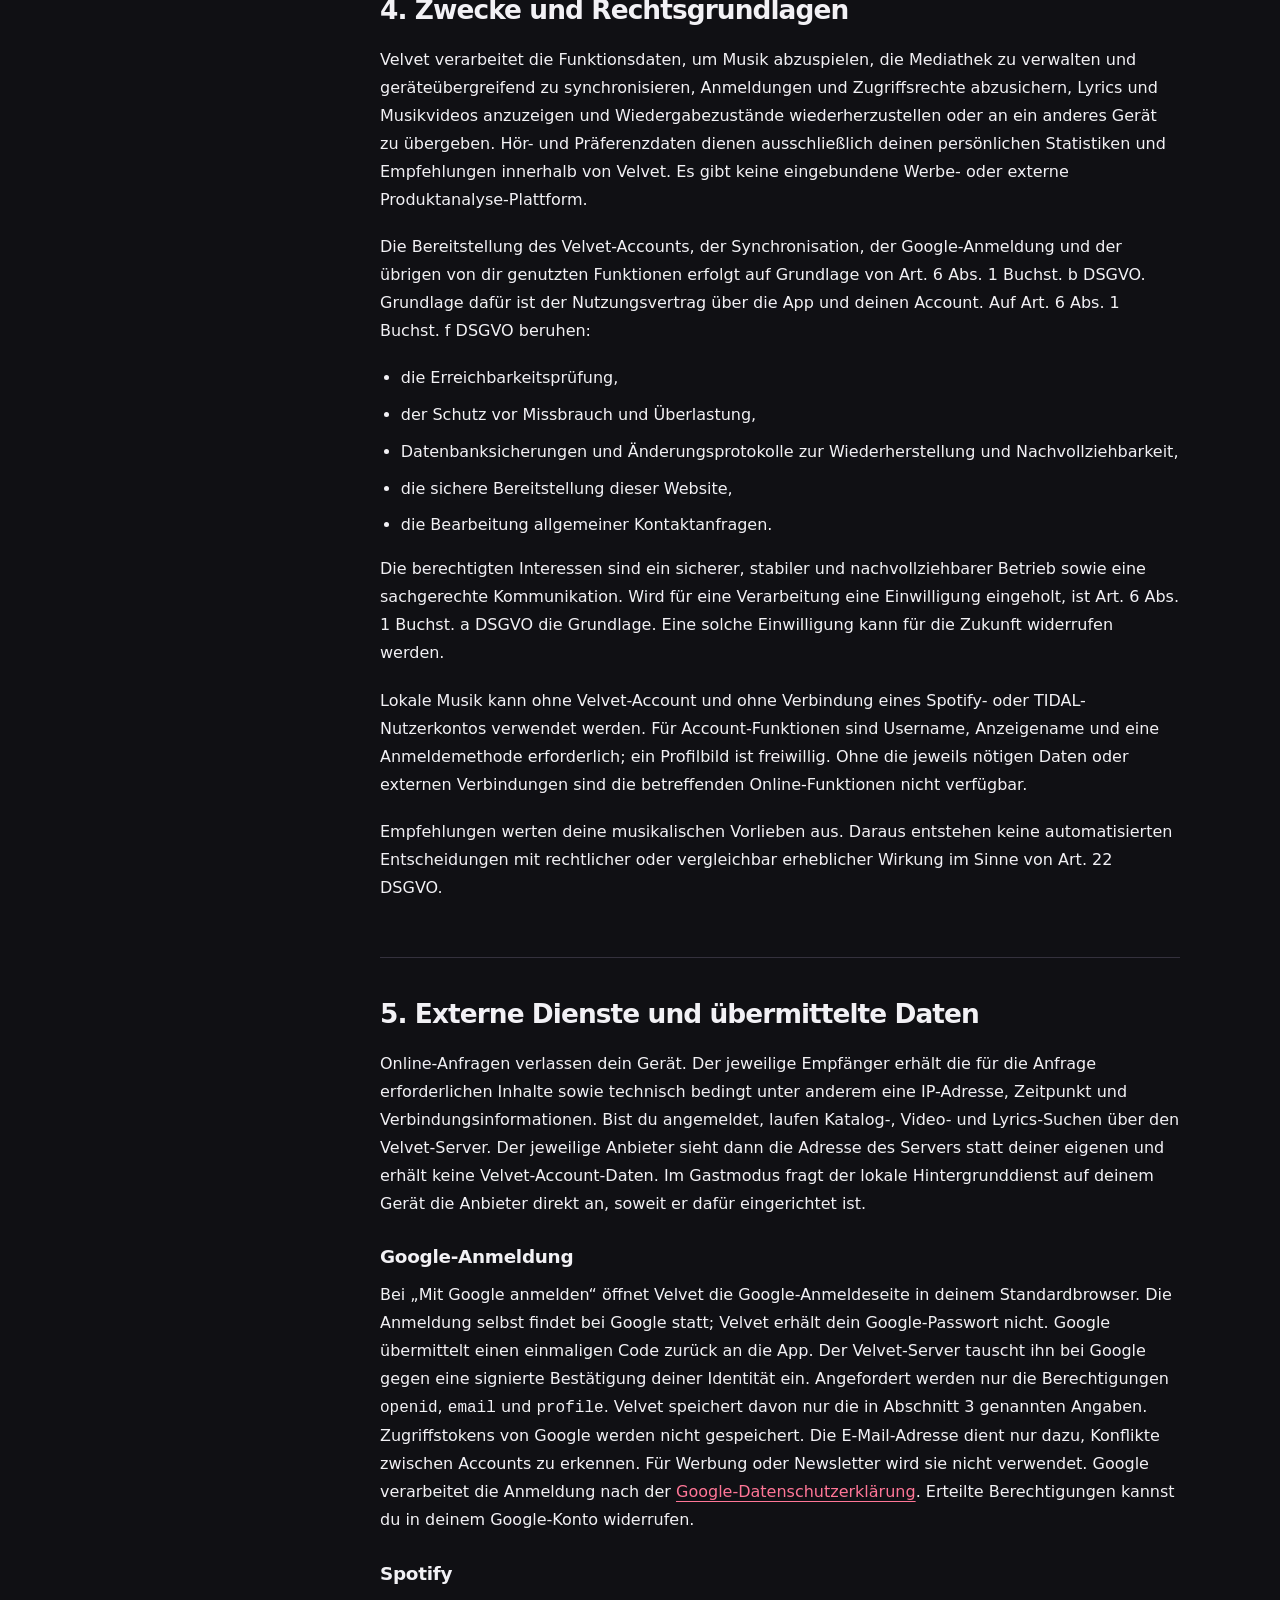
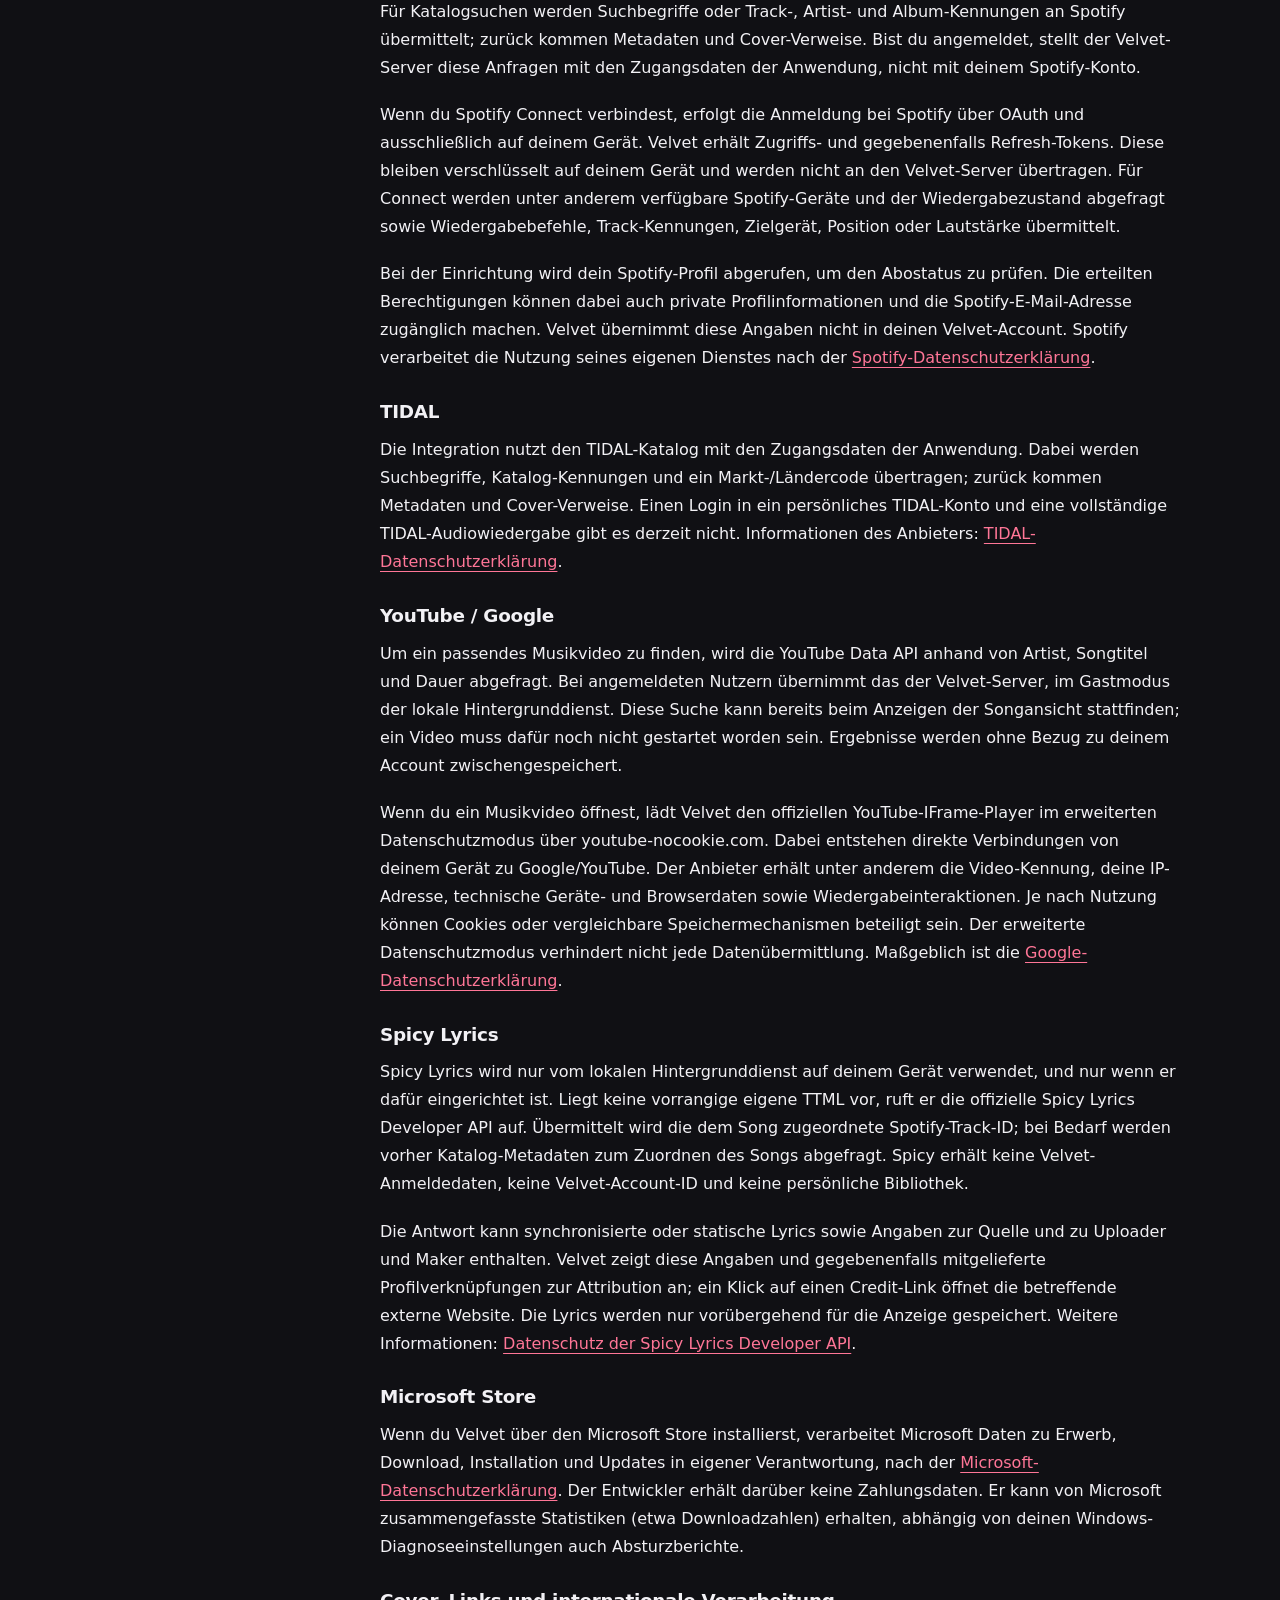
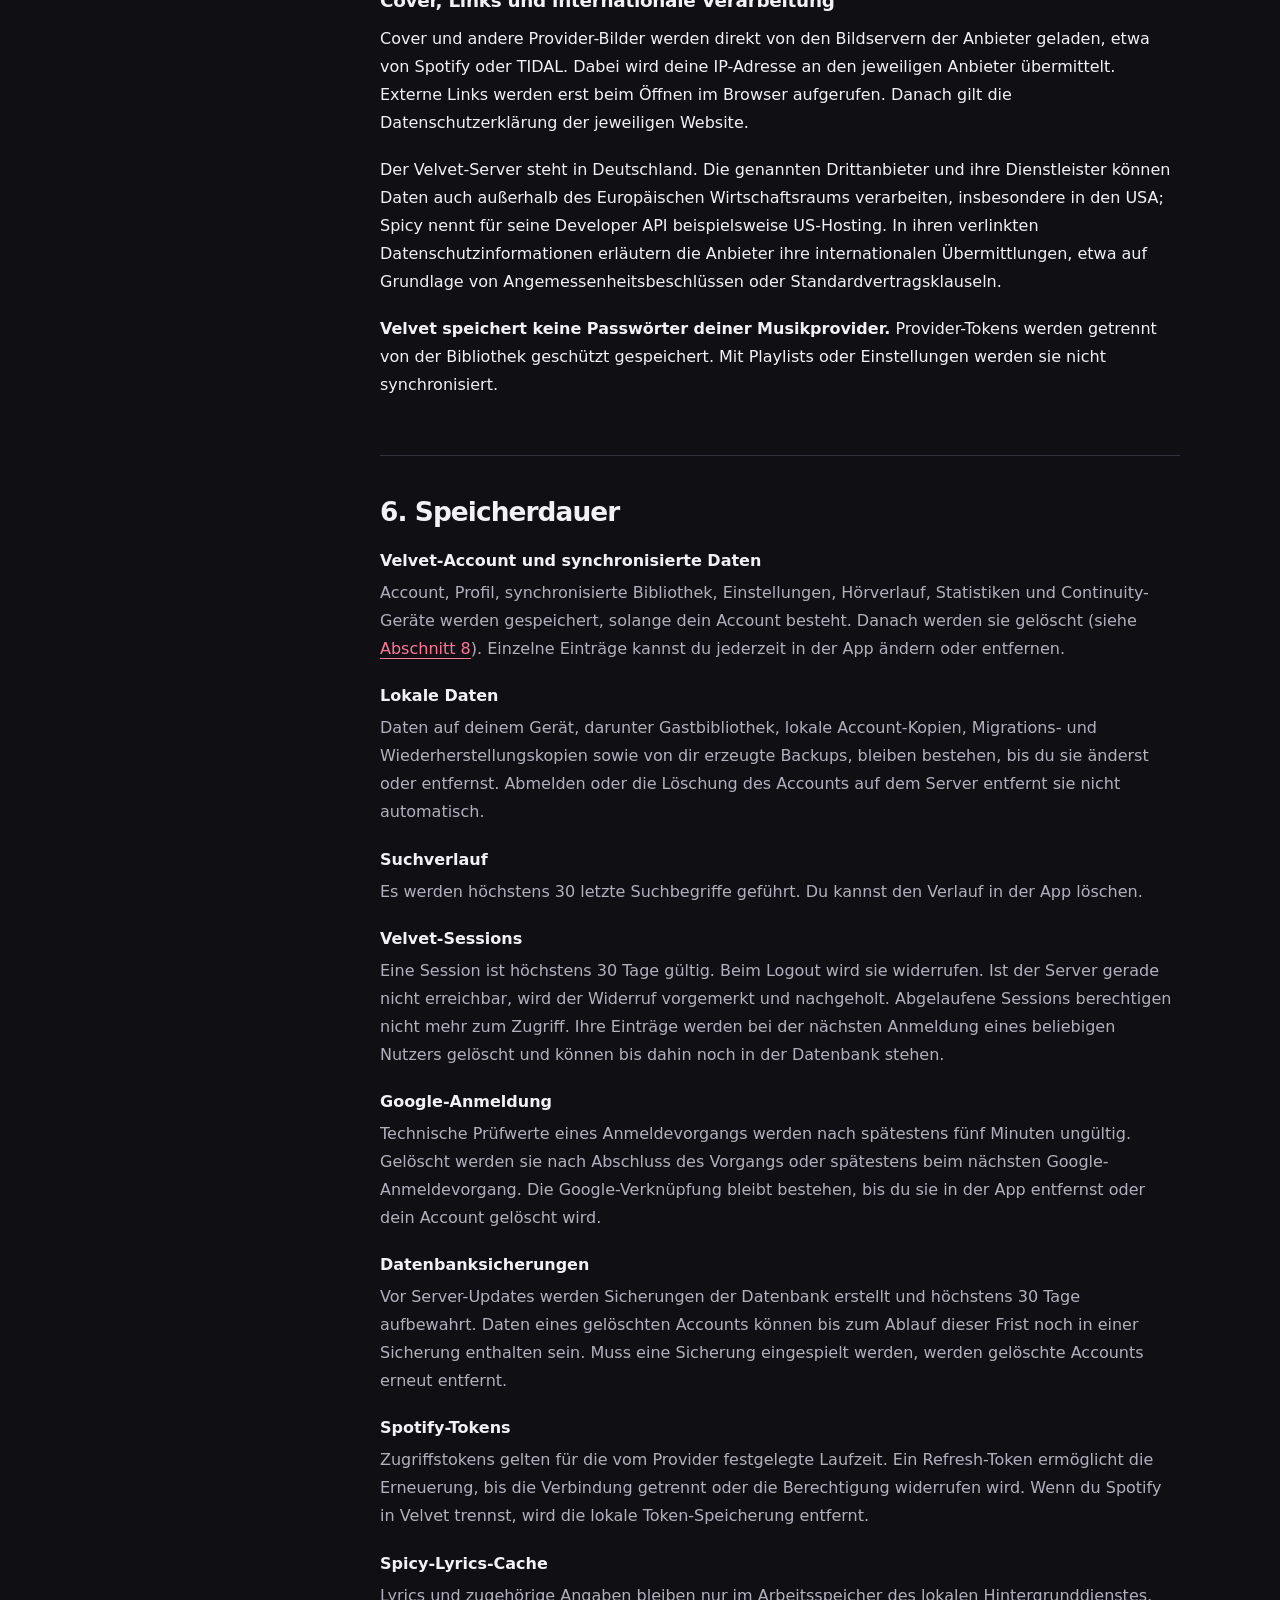
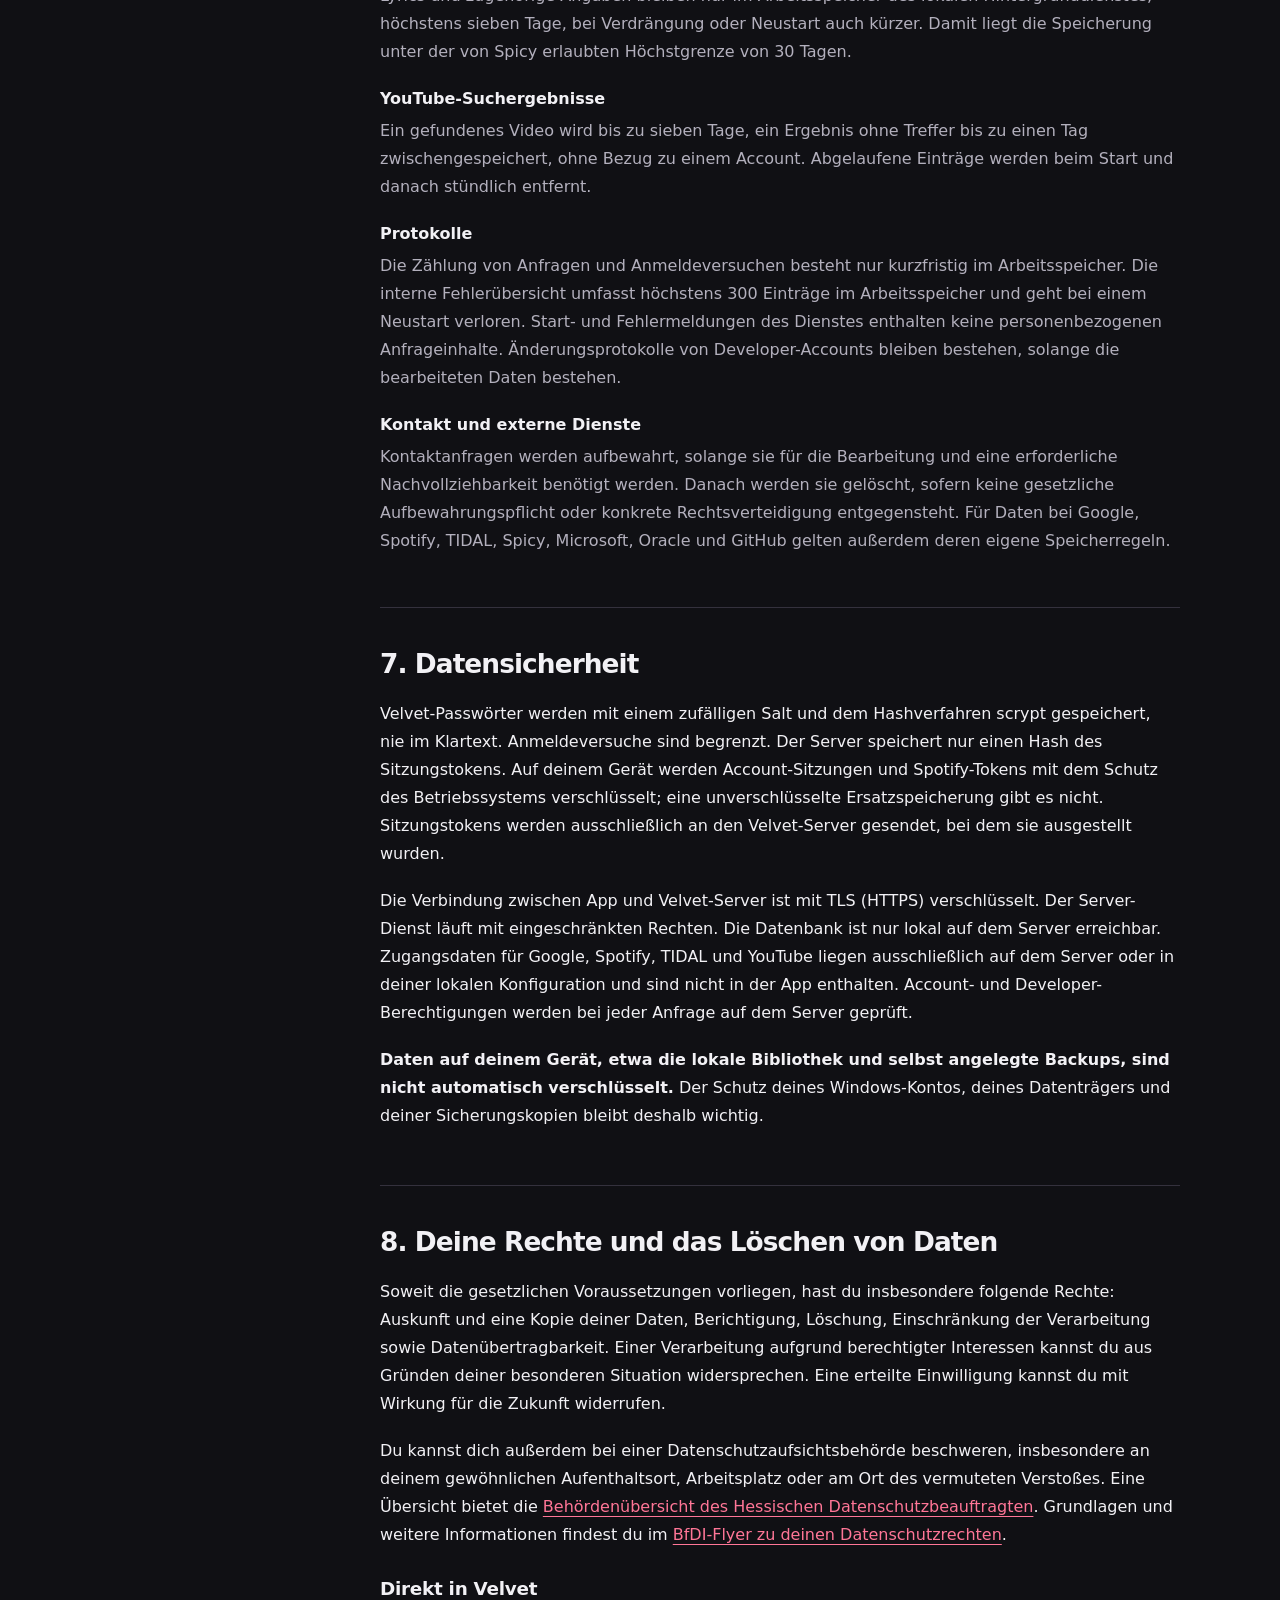
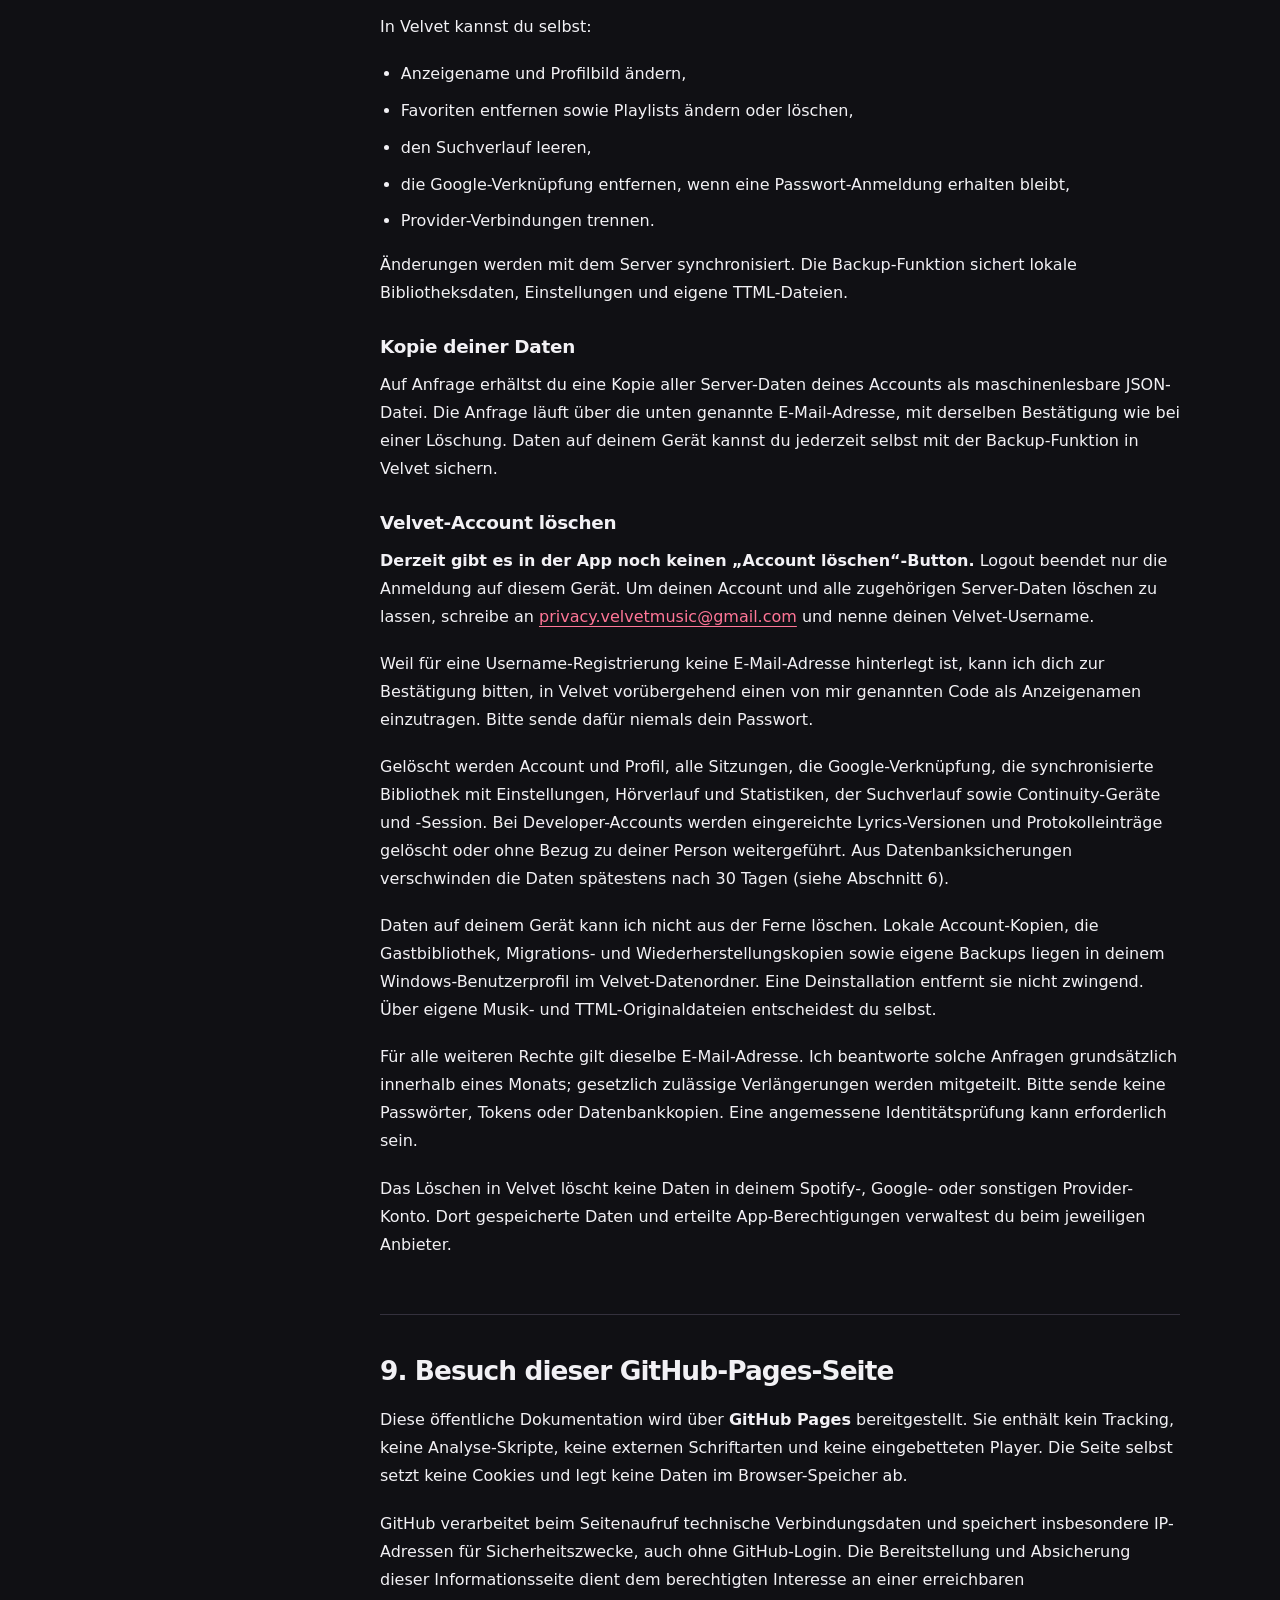
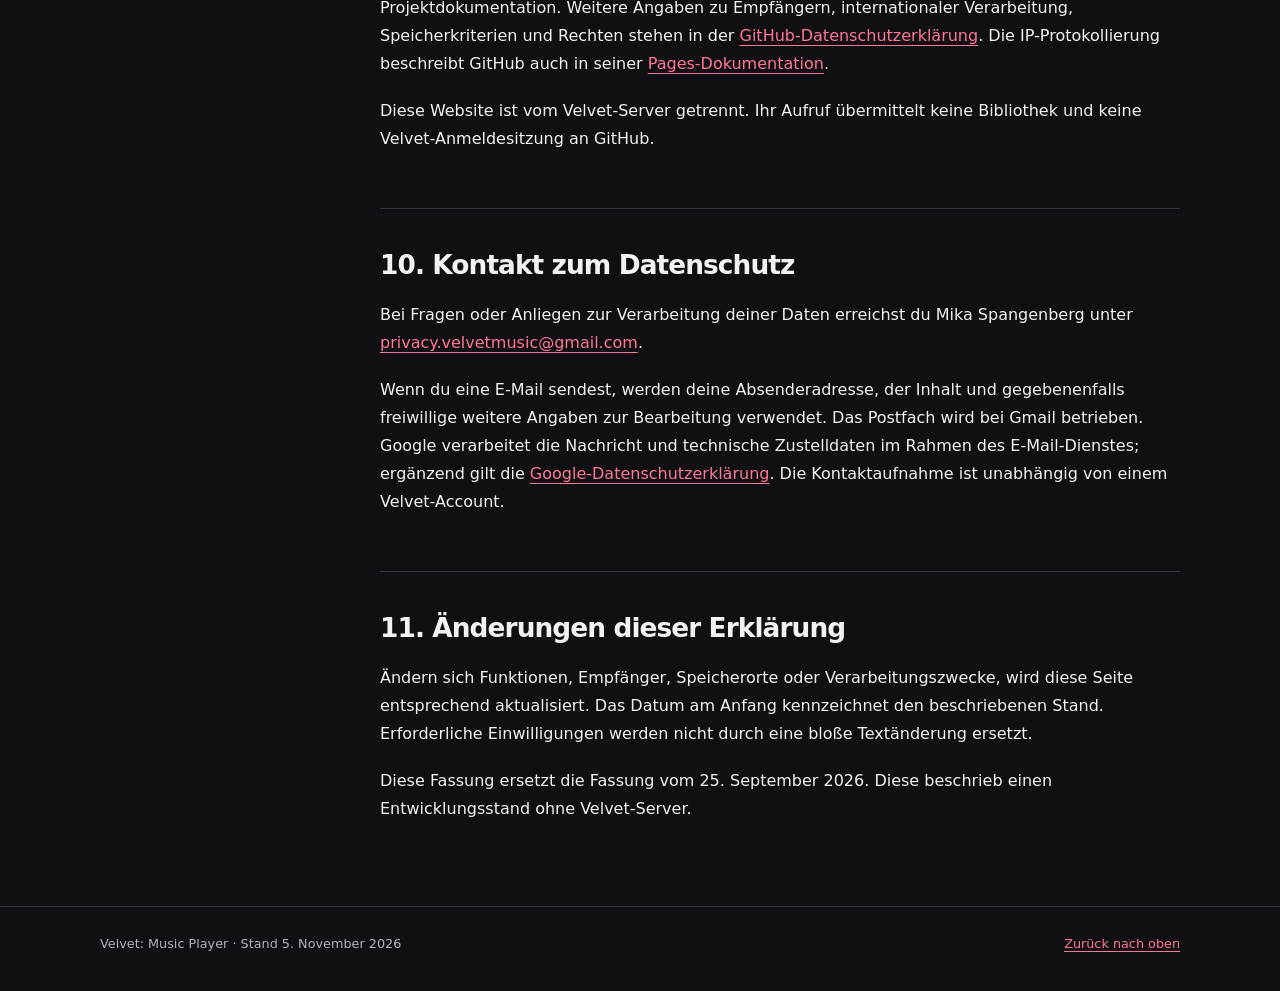
==== commit cde0fc4c: "Update privacy policy for the Velvet cloud account service Describe the live account and library syn" ====
--- a/docs/privacy/index.html
+++ b/docs/privacy/index.html
@@ -2,7 +2,7 @@
 <html lang="de"><head>
 <meta charset="utf-8">
 <meta name="viewport" content="width=device-width, initial-scale=1">
-<meta name="description" content="Datenschutzerklärung für Velvet: Music Player. Informationen zu lokalen Daten, Accounts, Musikprovidern, Lyrics, Speicherdauer und deinen Rechten.">
+<meta name="description" content="Datenschutzerklärung für Velvet: Music Player. Informationen zu lokalen Daten, Velvet-Account und Cloud-Synchronisation, Google-Anmeldung, Musikprovidern, Lyrics, Speicherdauer und deinen Rechten.">
 <meta name="referrer" content="no-referrer">
 <meta http-equiv="Content-Security-Policy" content="default-src 'none'; style-src 'self'; base-uri 'none'; form-action 'none'">
 <title>Datenschutzerklärung · Velvet: Music Player</title>
@@ -13,125 +13,182 @@
 <a class="skip" href="#inhalt">Zum Inhalt</a>
 <header class="site-header"><div class="wrap"><a class="brand" href="../" aria-label="Velvet Startseite">velvet<span>·</span></a><a class="header-link" href="https://github.com/mikabrawlstars/velvet-music-player">Öffentliches Projekt</a></div></header>
 <main class="wrap" id="inhalt">
-<div class="hero"><div class="eyebrow">Velvet: Music Player</div><h1>Datenschutzerklärung</h1><p class="lead">Welche Daten Velvet verarbeitet, was auf deinem Gerät bleibt und wann externe Dienste beteiligt sind.</p><p class="meta">Stand: <time datetime="2026-09-25">25. September 2026</time> · Sprache: Deutsch</p></div>
-<div class="notice"><strong>Aktueller Entwicklungsstand: lokaler Betrieb</strong><p>Velvet verwendet derzeit ein Backend auf deinem eigenen Gerät und eine lokale PostgreSQL-Datenbank. Es gibt kein öffentlich betriebenes Velvet-Account- oder Cloud-Backend. Externe Musik-, Video- und Lyrics-Dienste können trotzdem über das Internet angesprochen werden.</p><p>Diese Erklärung beschreibt diesen Stand. <strong>Vor einem öffentlichen App-Release und vor der Einführung eines Cloud-Backends muss sie geprüft und aktualisiert werden.</strong></p></div>
+<div class="hero"><div class="eyebrow">Velvet: Music Player</div><h1>Datenschutz&shy;erklärung</h1><p class="lead">Welche Daten Velvet verarbeitet, was auf deinem Gerät bleibt, was mit deinem Velvet-Account synchronisiert wird und wann externe Dienste beteiligt sind.</p><p class="meta">Stand: <time datetime="2026-11-05">5. November 2026</time> · gilt für Velvet ab Version 2.14 · Sprache: Deutsch</p></div>
+<div class="notice"><strong>Auf einen Blick</strong>
+<table class="overview" aria-label="Übersicht: wo welche Daten verarbeitet werden">
+<tr><th scope="row">Nur auf deinem Gerät</th><td>Musikdateien, Cover-Dateien, Dateipfade und eigene TTML-Lyrics – immer. Ohne Account auch Bibliothek, Hörverlauf und Einstellungen.</td></tr>
+<tr><th scope="row">Velvet-Server in Frankfurt<br><span class="fine">nur mit Velvet-Account</span></th><td>Account und Profil, Bibliothek, Einstellungen, Hörverlauf und Statistiken, Suchverlauf und Continuity. Bei Google-Anmeldung zusätzlich Google-Kennung und E-Mail-Adresse.</td></tr>
+<tr><th scope="row">Drittanbieter<br><span class="fine">nur wenn du die Funktion nutzt</span></th><td>Google (Anmeldung, Musikvideos), Spotify, TIDAL, Spicy Lyrics und Microsoft Store – jeweils nur die für die Anfrage nötigen Daten.</td></tr>
+<tr><th scope="row">Gibt es nicht</th><td>Werbung, Tracking, externe Produktanalyse und Verkauf von Daten.</td></tr>
+</table>
+<p class="fine">Einzelheiten stehen in den Abschnitten unten.</p></div>
 <div class="layout">
 <nav class="toc" aria-label="Inhaltsverzeichnis"><h2>Auf dieser Seite</h2><ol>
 <li><a href="#verantwortlich">01 · Verantwortlicher</a></li>
-<li><a href="#lokal">02 · Lokale Verarbeitung</a></li>
-<li><a href="#zwecke">03 · Zwecke &amp; Rechtsgrundlagen</a></li>
-<li><a href="#dienste">04 · Externe Dienste</a></li>
-<li><a href="#speicherdauer">05 · Speicherdauer</a></li>
-<li><a href="#sicherheit">06 · Datensicherheit</a></li>
-<li><a href="#rechte">07 · Rechte &amp; Löschung</a></li>
-<li><a href="#website">08 · Diese Website</a></li>
-<li><a href="#kontakt">09 · Kontakt</a></li>
-<li><a href="#aenderungen">10 · Änderungen</a></li>
+<li><a href="#lokal">02 · Daten auf deinem Gerät</a></li>
+<li><a href="#cloud">03 · Velvet-Account &amp; Cloud</a></li>
+<li><a href="#zwecke">04 · Zwecke &amp; Rechtsgrundlagen</a></li>
+<li><a href="#dienste">05 · Externe Dienste</a></li>
+<li><a href="#speicherdauer">06 · Speicherdauer</a></li>
+<li><a href="#sicherheit">07 · Datensicherheit</a></li>
+<li><a href="#rechte">08 · Rechte &amp; Löschung</a></li>
+<li><a href="#website">09 · Diese Website</a></li>
+<li><a href="#kontakt">10 · Kontakt</a></li>
+<li><a href="#aenderungen">11 · Änderungen</a></li>
 </ol></nav>
 <article aria-label="Datenschutzerklärung für Velvet">
 <section id="verantwortlich"><h2>1. Verantwortlicher und Geltungsbereich</h2>
-<p>Verantwortlicher für die hier beschriebenen, von ihm vorgenommenen Verarbeitungen im Zusammenhang mit <strong>Velvet: Music Player</strong> und dieser Projektseite ist:</p>
+<p>Verantwortlicher für die hier beschriebenen Verarbeitungen im Zusammenhang mit <strong>Velvet: Music Player</strong>, dem Velvet-Account- und Synchronisationsdienst und dieser Projektseite ist:</p>
 <address class="contact"><strong>Mika Spangenberg</strong><br><a href="mailto:privacy.velvetmusic@gmail.com">privacy.velvetmusic@gmail.com</a></address>
-<p>Die Erklärung gilt für den derzeitigen Windows-Desktop-Player und diese öffentliche Informationsseite. Sie unterscheidet zwischen Daten auf deinem Gerät, von dir ausgelösten Verbindungen zu Drittanbietern und Daten, die bei einer Kontaktaufnahme oder beim Besuch dieser Seite anfallen.</p>
-<p>Der Entwickler erhält durch die normale lokale Nutzung keinen Fernzugriff auf deine Bibliothek, deinen lokalen Account oder deine Datenbank. Ein lokal angelegter Velvet-Account ist derzeit kein Account bei einem öffentlichen Velvet-Cloud-Dienst.</p>
+<p>Die Erklärung gilt für den Windows-Desktop-Player, unabhängig davon, ob er über den Microsoft Store oder als Installationsdatei bezogen wurde. Sie gilt außerdem für den Velvet-Server, mit dem angemeldete Accounts synchronisiert werden, und für diese öffentliche Informationsseite. Sie unterscheidet zwischen Daten, die nur auf deinem Gerät verarbeitet werden, Daten auf dem Velvet-Server und von dir ausgelösten Verbindungen zu Drittanbietern.</p>
+<p>Ohne Anmeldung („Gastmodus“) bleibt deine Bibliothek ausschließlich auf deinem Gerät. Auf Daten auf deinem Rechner hat der Entwickler keinen Fernzugriff.</p>
 </section>
 
-<section id="lokal"><h2>2. Welche Daten lokal verarbeitet werden</h2>
-<p>Die folgenden Daten werden – abhängig von den genutzten Funktionen – im lokalen Benutzerprofil der App und im lokalen Backend einschließlich PostgreSQL gespeichert. Sie werden nicht automatisch an einen zentralen Velvet-Server übertragen.</p>
+<section id="lokal"><h2>2. Daten auf deinem Gerät</h2>
+<p>Die folgenden Daten werden – abhängig von den genutzten Funktionen – im lokalen Benutzerprofil der App und im mitgelieferten lokalen Hintergrunddienst gespeichert. Ohne Anmeldung werden sie nicht an den Velvet-Server übertragen. Was bei einer Anmeldung synchronisiert wird, beschreibt <a href="#cloud">Abschnitt 3</a>.</p>
 <dl>
-<dt>Velvet-Account und Anmeldung</dt><dd>Account-ID, Username, Display Name, optionales Avatarbild, Account-Rolle und Erstellungszeitpunkt. Zur Anmeldung gehören ein gesalzener Passwort-Hash und Sitzungsinformationen mit Ablaufzeit. Für die Registrierung ist derzeit keine E-Mail-Adresse erforderlich. Das Profil wird nicht als öffentliches Social-Profil veröffentlicht.</dd>
-<dt>Mediathek und Einstellungen</dt><dd>Favoriten, eigene und intelligente Playlists, Track-Zuordnungen, Queue, Wiedergabeposition und Einstellungen, etwa Sprache, Erscheinungsbild, bevorzugter Provider, Audio- und Lyrics-Optionen. Tracks erhalten eine eigene Velvet-Identität; zugehörige Quellen können lokale Dateien, Spotify oder TIDAL sein.</dd>
-<dt>Hörverhalten, Stats und Replay</dt><dd>Gehörte Unified Tracks, Zeitpunkte, tatsächlich erfasste Hörzeit, qualifizierte Plays, Playcounts und zuletzt abgespielte Tracks. Daraus berechnet Velvet persönliche Statistiken, Jahresauswertungen und Empfehlungen. Auch Angaben wie „Mehr davon“, „Weniger davon“ oder gesperrte Songs und Artists werden berücksichtigt.</dd>
-<dt>Suchverlauf</dt><dd>Die letzten Suchbegriffe und Suchzeitpunkte, bei einem angemeldeten Nutzer dem lokalen Account zugeordnet. Suchanfragen können außerdem für die jeweilige Suche an die in Abschnitt 4 genannten Katalogdienste gelangen.</dd>
-<dt>Continuity / Handoff</dt><dd>Eine eindeutige Device-ID, Gerätename, Plattform, letzte Aktivität sowie eine Playback-Session mit Track, Position, Play/Pause, Queue, Shuffle, Repeat und Zeitstempeln. Der anfängliche Gerätename kann dem Namen deines Computers entsprechen. Diese Grundlage für spätere Geräteübergaben wird aktuell lokal betrieben; ein öffentlicher geräteübergreifender Cloud-Dienst ist noch nicht aktiv.</dd>
-<dt>Lokale Musik und eigene TTML-Lyrics</dt><dd>Ausgewählte Dateien und Musikordner, Dateipfade, Tags, Cover, technische Audioinformationen und Informationen zur Erkennung von Dateiänderungen und Duplikaten. Eigene TTML-Dateien werden für die Lyrics-Anzeige eingelesen und zugeordnet. Musikdateien und TTML-Inhalte werden nicht automatisch an Musikprovider, Spicy Lyrics oder einen Velvet-Cloud-Dienst hochgeladen.</dd>
-<dt>Diagnose und Wiederherstellung</dt><dd>Lokale Start- und Fehlerdiagnosen, begrenzte technische Anfragedaten wie Route, Status und Dauer sowie Wiederherstellungsdaten zum aktuellen Track, zur Queue und zur Wiedergabeposition. Diese werden im aktuellen Stand nicht automatisch an einen externen Analysedienst gesendet.</dd>
+<dt>Mediathek und Einstellungen</dt><dd>Favoriten, eigene und intelligente Playlists, Track-Zuordnungen, Queue, Wiedergabeposition und Einstellungen, etwa Sprache, Erscheinungsbild, bevorzugter Provider, Audio-, Lyrics- und Jugendschutz-Optionen. Tracks erhalten eine eigene Velvet-Identität; zugehörige Quellen können lokale Dateien, Spotify oder TIDAL sein.</dd>
+<dt>Hörverhalten, Stats und Replay</dt><dd>Gehörte Tracks, Zeitpunkte, tatsächlich erfasste Hörzeit, qualifizierte Plays, Playcounts und zuletzt abgespielte Tracks. Daraus berechnet Velvet persönliche Statistiken, Jahresauswertungen und Empfehlungen. Auch Angaben wie „Mehr davon“, „Weniger davon“ oder gesperrte Songs und Artists werden berücksichtigt.</dd>
+<dt>Suchverlauf</dt><dd>Die letzten Suchbegriffe und Suchzeitpunkte. Suchanfragen können außerdem für die jeweilige Suche an die in <a href="#dienste">Abschnitt 5</a> genannten Katalogdienste gelangen.</dd>
+<dt>Lokale Musik und eigene TTML-Lyrics</dt><dd>Ausgewählte Dateien und Musikordner, Dateipfade, Tags, Cover, technische Audioinformationen und Informationen zur Erkennung von Dateiänderungen und Duplikaten. Eigene TTML-Dateien werden für die Lyrics-Anzeige eingelesen und zugeordnet. <strong>Musikdateien, Cover-Dateien, Dateipfade und TTML-Inhalte werden nie automatisch hochgeladen</strong> – weder an Musikprovider noch an Spicy Lyrics oder den Velvet-Server.</dd>
+<dt>Anmeldung und Provider-Verbindungen</dt><dd>Die Sitzung deines Velvet-Accounts und gegebenenfalls Spotify-Zugangstokens werden mit der Windows-Datenverschlüsselung (DPAPI) geschützt gespeichert.</dd>
+<dt>Diagnose und Wiederherstellung</dt><dd>Lokale Start- und Fehlerdiagnosen, begrenzte technische Anfragedaten wie Route, Status und Dauer sowie Wiederherstellungsdaten zum aktuellen Track, zur Queue und zur Wiedergabeposition. Diese werden nicht automatisch an einen externen Analysedienst gesendet.</dd>
 </dl>
-<p>Beim ersten Account kann Velvet vorhandene lokale Bibliotheksdaten übernehmen und zur Absicherung eine lokale Migrationskopie behalten. Offline-Änderungen werden lokal vorgemerkt und nach Wiederverbindung mit dem lokalen Backend abgeglichen. Die vorbereitete Account-Synchronisation schließt lokale Audio-Dateiinhalte, lokale Dateipfade und importierte TTML-Dateien aus; sie ist derzeit keine Übertragung an einen öffentlichen Cloud-Anbieter.</p>
-<p>Eine ausdrücklich über die Developer-Funktionen eingereichte eigene TTML-Version kann mit Track-Zuordnung, Versions- und Bearbeitungsmetadaten im lokalen Backend gespeichert werden. Das ist von einem gewöhnlichen lokalen Dateiimport zu unterscheiden.</p>
+<p>Bei der ersten Anmeldung kann Velvet vorhandene lokale Bibliotheksdaten in deinen Account übernehmen und zur Absicherung eine lokale Migrationskopie behalten. Ein weiterer Account auf demselben Gerät erhält diese Daten nicht. Nach dem Abmelden zeigt Velvet wieder eine getrennte Gastbibliothek.</p>
 </section>
 
-<section id="zwecke"><h2>3. Zwecke und Rechtsgrundlagen</h2>
-<p>Velvet verarbeitet die Funktionsdaten, um Musik abzuspielen, die Mediathek zu verwalten, Anmeldungen und Zugriffsrechte abzusichern, Lyrics anzuzeigen und Wiedergabezustände wiederherzustellen. Hör- und Präferenzdaten dienen deinen persönlichen Statistiken und Empfehlungen innerhalb von Velvet. Es gibt derzeit keine eingebundene Werbe- oder externe Produktanalyse-Plattform.</p>
-<p>Soweit eine Verarbeitung in meiner Verantwortung zur Bereitstellung einer von dir angeforderten Funktion oder zur Bearbeitung einer entsprechenden Anfrage erforderlich ist, erfolgt sie auf Grundlage von Art. 6 Abs. 1 Buchst. b DSGVO. Die sichere Bereitstellung dieser Website, Missbrauchsschutz und die Bearbeitung allgemeiner Kontaktanfragen beruhen auf Art. 6 Abs. 1 Buchst. f DSGVO; die berechtigten Interessen sind ein sicherer Betrieb und eine sachgerechte Kommunikation. Wird für eine Verarbeitung eine Einwilligung eingeholt, ist Art. 6 Abs. 1 Buchst. a DSGVO die Grundlage; eine solche Einwilligung kann für die Zukunft widerrufen werden.</p>
-<p>Lokale Musik kann ohne Verbindung eines Spotify- oder TIDAL-Nutzerkontos verwendet werden. Kontoangaben sind für Account-Funktionen erforderlich; ein Avatar ist freiwillig. Ohne die jeweils nötigen Daten oder externen Verbindungen sind die betreffenden Online-Funktionen nicht verfügbar.</p>
+<section id="cloud"><h2>3. Velvet-Account und Cloud-Synchronisation</h2>
+<p>Ein Velvet-Account ist freiwillig. Er wird benötigt, um deine Bibliothek zwischen Geräten zu synchronisieren, die Wiedergabe an ein anderes Gerät zu übergeben (Continuity) und die Online-Kataloge über den Velvet-Server zu nutzen.</p>
+<p>Einen Velvet-Account darfst du ab 16 Jahren anlegen. Jüngere benötigen die Zustimmung ihrer Eltern. Velvet ohne Account kann jeder nutzen.</p>
+<h3>Was auf dem Velvet-Server gespeichert wird</h3>
+<dl>
+<dt>Account und Anmeldung</dt><dd>Account-ID, Username, Anzeigename, optionales Profilbild (PNG, JPEG oder WebP bis 250 KB), Account-Rolle und Erstellungszeitpunkt. Bei Anmeldung mit Passwort ein gesalzener Passwort-Hash, nie das Passwort selbst. Für jede Sitzung ein Hash des Sitzungstokens mit Ablaufzeit. Für die Registrierung mit Username ist keine E-Mail-Adresse erforderlich. Es gibt keine öffentlichen Profile, keine Nutzersuche und keine Social-Funktionen.</dd>
+<dt>Google-Anmeldung (optional)</dt><dd>Wenn du „Mit Google anmelden“ verwendest oder Google mit deinem Account verknüpfst: die Google-Nutzerkennung, deine bei Google bestätigte E-Mail-Adresse und der Zeitpunkt der Verknüpfung. Bei einem neu angelegten Account wird dein Google-Name als Anzeigename übernommen. Ein Google-Profilbild wird nicht geladen. Für die Dauer eines Anmeldevorgangs (höchstens fünf Minuten) speichert der Server außerdem technische Prüfwerte, die Missbrauch und Wiederholungen verhindern. Einzelheiten zum Ablauf stehen in <a href="#dienste">Abschnitt 5</a>.</dd>
+<dt>Bibliothek, Einstellungen und Hörverhalten</dt><dd>Die in Abschnitt 2 genannten Bibliotheksdaten: Track-Metadaten und Provider-Kennungen, Favoriten, Playlists, Queue, Hörverlauf mit Hörzeit und Plays, Playcounts, Empfehlungs- und Jugendschutz-Präferenzen sowie allgemeine Einstellungen. Lokale Dateipfade, Musik-, Cover- und TTML-Dateien sind ausgenommen. Gerätespezifische Einstellungen wie das Audio-Ausgabegerät bleiben lokal.</dd>
+<dt>Suchverlauf</dt><dd>Die letzten höchstens 30 Suchbegriffe deines Accounts mit Zeitpunkt.</dd>
+<dt>Continuity / Handoff</dt><dd>Eine Geräte-ID, Gerätename, Plattform und letzte Aktivität deiner angemeldeten Geräte sowie die aktuelle Playback-Session mit Track, Position, Play/Pause, Queue, Shuffle, Repeat und Zeitstempeln. Der anfängliche Gerätename kann dem Namen deines Computers entsprechen.</dd>
+<dt>Developer-Funktionen</dt><dd>Nur bei Accounts mit Developer-Rechten: eingereichte Lyrics-Versionen und ein Protokoll redaktioneller Änderungen.</dd>
+</dl>
+<h3>Server, Standort und Auftragsverarbeitung</h3>
+<p>Der Velvet-Server wird bei <strong>Oracle Cloud Infrastructure</strong> in der Region <strong>Frankfurt am Main (Deutschland)</strong> betrieben. Die Datenbank liegt auf diesem Server und ist nicht direkt aus dem Internet erreichbar. Oracle ist als Auftragsverarbeiter nach Art. 28 DSGVO auf Grundlage seiner Datenverarbeitungsbedingungen tätig. Weitere Informationen: <a href="https://www.oracle.com/legal/privacy/services-privacy-policy.html">Oracle Services Privacy Policy</a>.</p>
+<p>Die App verbindet sich über HTTPS mit dem Server. Dessen Adresse wird über den DNS-Dienst sslip.io aufgelöst. Dabei wird nur der Servername abgefragt, keine Account- oder Bibliotheksdaten. Um die Erreichbarkeit anzuzeigen, fragt die installierte App den Server auch ohne Anmeldung etwa alle 30 Sekunden ab. Dabei werden keine Account-Daten übertragen.</p>
+<h3>Protokolle auf dem Server</h3>
+<p>Der Server führt <strong>kein HTTP-Zugriffsprotokoll</strong>. Es werden also keine IP-Adressen, Anfrageinhalte oder Header gespeichert. Zum Schutz vor Überlastung und vor dem Durchprobieren von Passwörtern werden IP-Adressen und Anmeldeversuche kurzzeitig im Arbeitsspeicher gezählt und nicht dauerhaft gespeichert. Für den Betrieb werden Start- und Fehlermeldungen des Dienstes ohne Anfrageinhalte protokolliert. Eine interne Fehlerübersicht im Arbeitsspeicher enthält höchstens 300 Einträge mit Zeitpunkt, Routenmuster, Status, Dauer und Fehlerkategorie, aber keine Inhalte, Tokens oder Passwörter.</p>
+<h3>Wer Zugriff hat</h3>
+<p>Zugriff auf die Server-Daten hat ausschließlich der Verantwortliche als Betreiber. Accounts mit Developer-Rechten sehen keine privaten Bibliotheken anderer Nutzer. Daten werden nicht verkauft und nicht zu Werbezwecken weitergegeben.</p>
+<p>Offline-Änderungen werden zunächst lokal gespeichert und nach Wiederverbindung automatisch übertragen. Bei Konflikten bewahrt Velvet lokal eine Wiederherstellungskopie auf.</p>
+</section>
+
+<section id="zwecke"><h2>4. Zwecke und Rechtsgrundlagen</h2>
+<p>Velvet verarbeitet die Funktionsdaten, um Musik abzuspielen, die Mediathek zu verwalten und geräteübergreifend zu synchronisieren, Anmeldungen und Zugriffsrechte abzusichern, Lyrics und Musikvideos anzuzeigen und Wiedergabezustände wiederherzustellen oder an ein anderes Gerät zu übergeben. Hör- und Präferenzdaten dienen ausschließlich deinen persönlichen Statistiken und Empfehlungen innerhalb von Velvet. Es gibt keine eingebundene Werbe- oder externe Produktanalyse-Plattform.</p>
+<p>Die Bereitstellung des Velvet-Accounts, der Synchronisation, der Google-Anmeldung und der übrigen von dir genutzten Funktionen erfolgt auf Grundlage von Art. 6 Abs. 1 Buchst. b DSGVO. Grundlage dafür ist der Nutzungsvertrag über die App und deinen Account. Auf Art. 6 Abs. 1 Buchst. f DSGVO beruhen:</p>
+<ul>
+<li>die Erreichbarkeitsprüfung,</li>
+<li>der Schutz vor Missbrauch und Überlastung,</li>
+<li>Datenbanksicherungen und Änderungsprotokolle zur Wiederherstellung und Nachvollziehbarkeit,</li>
+<li>die sichere Bereitstellung dieser Website,</li>
+<li>die Bearbeitung allgemeiner Kontaktanfragen.</li>
+</ul>
+<p>Die berechtigten Interessen sind ein sicherer, stabiler und nachvollziehbarer Betrieb sowie eine sachgerechte Kommunikation. Wird für eine Verarbeitung eine Einwilligung eingeholt, ist Art. 6 Abs. 1 Buchst. a DSGVO die Grundlage. Eine solche Einwilligung kann für die Zukunft widerrufen werden.</p>
+<p>Lokale Musik kann ohne Velvet-Account und ohne Verbindung eines Spotify- oder TIDAL-Nutzerkontos verwendet werden. Für Account-Funktionen sind Username, Anzeigename und eine Anmeldemethode erforderlich; ein Profilbild ist freiwillig. Ohne die jeweils nötigen Daten oder externen Verbindungen sind die betreffenden Online-Funktionen nicht verfügbar.</p>
 <p>Empfehlungen werten deine musikalischen Vorlieben aus. Daraus entstehen keine automatisierten Entscheidungen mit rechtlicher oder vergleichbar erheblicher Wirkung im Sinne von Art. 22 DSGVO.</p>
 </section>
 
-<section id="dienste"><h2>4. Externe Dienste und übermittelte Daten</h2>
-<p>Auch bei lokalem Backend verlassen Online-Anfragen dein Gerät. Der jeweilige Empfänger erhält die für die Anfrage erforderlichen Inhalte sowie technisch bedingt unter anderem deine öffentliche IP-Adresse, Zeitpunkt und Verbindungsinformationen. Eine Katalogsuche oder das Nachladen von Lyrics und Covern kann ohne separate Anmeldung beim jeweiligen Dienst erfolgen.</p>
+<section id="dienste"><h2>5. Externe Dienste und übermittelte Daten</h2>
+<p>Online-Anfragen verlassen dein Gerät. Der jeweilige Empfänger erhält die für die Anfrage erforderlichen Inhalte sowie technisch bedingt unter anderem eine IP-Adresse, Zeitpunkt und Verbindungsinformationen. Bist du angemeldet, laufen Katalog-, Video- und Lyrics-Suchen über den Velvet-Server. Der jeweilige Anbieter sieht dann die Adresse des Servers statt deiner eigenen und erhält keine Velvet-Account-Daten. Im Gastmodus fragt der lokale Hintergrunddienst auf deinem Gerät die Anbieter direkt an, soweit er dafür eingerichtet ist.</p>
+
+<h3>Google-Anmeldung</h3>
+<p>Bei „Mit Google anmelden“ öffnet Velvet die Google-Anmeldeseite in deinem Standardbrowser. Die Anmeldung selbst findet bei Google statt; Velvet erhält dein Google-Passwort nicht. Google übermittelt einen einmaligen Code zurück an die App. Der Velvet-Server tauscht ihn bei Google gegen eine signierte Bestätigung deiner Identität ein. Angefordert werden nur die Berechtigungen <code>openid</code>, <code>email</code> und <code>profile</code>. Velvet speichert davon nur die in Abschnitt 3 genannten Angaben. Zugriffstokens von Google werden nicht gespeichert. Die E-Mail-Adresse dient nur dazu, Konflikte zwischen Accounts zu erkennen. Für Werbung oder Newsletter wird sie nicht verwendet. Google verarbeitet die Anmeldung nach der <a href="https://policies.google.com/privacy?hl=de">Google-Datenschutzerklärung</a>. Erteilte Berechtigungen kannst du in deinem Google-Konto widerrufen.</p>
 
 <h3>Spotify</h3>
-<p>Für Katalogsuchen übermittelt Velvet Suchbegriffe oder Track-, Artist- und Album-Kennungen an Spotify und erhält Metadaten und Cover-Verweise. Wenn du Spotify Connect verbindest, erfolgt die Anmeldung bei Spotify über OAuth. Velvet erhält Zugriffs- und gegebenenfalls Refresh-Tokens. Für Connect werden unter anderem verfügbare Spotify-Geräte und der Wiedergabezustand abgefragt sowie Wiedergabebefehle, Track-Kennungen, Zielgerät, Position oder Lautstärke übermittelt.</p>
-<p>Bei der Einrichtung wird ein Spotify-Profil zur Prüfung des Abostatus abgerufen. Die erteilten Berechtigungen können dabei auch private Profilinformationen und die Spotify-E-Mail-Adresse zugänglich machen; Velvet übernimmt diese nicht als Velvet-Registrierungsdaten. Spotify verarbeitet die Nutzung seines eigenen Dienstes nach der <a href="https://www.spotify.com/de/legal/privacy-policy/">Spotify-Datenschutzerklärung</a>.</p>
+<p>Für Katalogsuchen werden Suchbegriffe oder Track-, Artist- und Album-Kennungen an Spotify übermittelt; zurück kommen Metadaten und Cover-Verweise. Bist du angemeldet, stellt der Velvet-Server diese Anfragen mit den Zugangsdaten der Anwendung, nicht mit deinem Spotify-Konto.</p>
+<p>Wenn du Spotify Connect verbindest, erfolgt die Anmeldung bei Spotify über OAuth und ausschließlich auf deinem Gerät. Velvet erhält Zugriffs- und gegebenenfalls Refresh-Tokens. Diese bleiben verschlüsselt auf deinem Gerät und werden nicht an den Velvet-Server übertragen. Für Connect werden unter anderem verfügbare Spotify-Geräte und der Wiedergabezustand abgefragt sowie Wiedergabebefehle, Track-Kennungen, Zielgerät, Position oder Lautstärke übermittelt.</p>
+<p>Bei der Einrichtung wird dein Spotify-Profil abgerufen, um den Abostatus zu prüfen. Die erteilten Berechtigungen können dabei auch private Profilinformationen und die Spotify-E-Mail-Adresse zugänglich machen. Velvet übernimmt diese Angaben nicht in deinen Velvet-Account. Spotify verarbeitet die Nutzung seines eigenen Dienstes nach der <a href="https://www.spotify.com/de/legal/privacy-policy/">Spotify-Datenschutzerklärung</a>.</p>
 
 <h3>TIDAL</h3>
-<p>Die aktuelle Integration nutzt den TIDAL-Katalog mit Anwendungszugangsdaten. Dabei werden Suchbegriffe, Katalog-Kennungen und ein Markt-/Ländercode übertragen und Metadaten sowie Cover-Verweise abgerufen. Sie implementiert derzeit keinen Login in ein persönliches TIDAL-Konto und keine vollständige TIDAL-Audiowiedergabe. Informationen des Anbieters: <a href="https://tidal.com/privacy">TIDAL-Datenschutzerklärung</a>.</p>
+<p>Die Integration nutzt den TIDAL-Katalog mit den Zugangsdaten der Anwendung. Dabei werden Suchbegriffe, Katalog-Kennungen und ein Markt-/Ländercode übertragen; zurück kommen Metadaten und Cover-Verweise. Einen Login in ein persönliches TIDAL-Konto und eine vollständige TIDAL-Audiowiedergabe gibt es derzeit nicht. Informationen des Anbieters: <a href="https://tidal.com/privacy">TIDAL-Datenschutzerklärung</a>.</p>
 
 <h3>YouTube / Google</h3>
-<p>Um ein passendes Musikvideo zu finden, fragt das lokale Backend die YouTube Data API anhand von Artist und Songtitel ab. Diese Suche kann bereits beim Anzeigen der Songansicht stattfinden; ein Video muss dafür noch nicht gestartet worden sein. Ergebnisse werden lokal zwischengespeichert.</p>
-<p>Wenn du ein Musikvideo öffnest, lädt Velvet den sichtbaren offiziellen YouTube-IFrame-Player im erweiterten Datenschutzmodus über youtube-nocookie.com. Dabei entstehen direkte Verbindungen zu Google/YouTube. Der Anbieter erhält unter anderem die Video-Kennung, IP-Adresse, technische Geräte-/Browserdaten und Wiedergabeinteraktionen; je nach Nutzung können Cookies oder vergleichbare Speichermechanismen beteiligt sein. Der erweiterte Datenschutzmodus verhindert nicht jede Datenübermittlung. Maßgeblich ist die <a href="https://policies.google.com/privacy?hl=de">Google-Datenschutzerklärung</a>.</p>
+<p>Um ein passendes Musikvideo zu finden, wird die YouTube Data API anhand von Artist, Songtitel und Dauer abgefragt. Bei angemeldeten Nutzern übernimmt das der Velvet-Server, im Gastmodus der lokale Hintergrunddienst. Diese Suche kann bereits beim Anzeigen der Songansicht stattfinden; ein Video muss dafür noch nicht gestartet worden sein. Ergebnisse werden ohne Bezug zu deinem Account zwischengespeichert.</p>
+<p>Wenn du ein Musikvideo öffnest, lädt Velvet den offiziellen YouTube-IFrame-Player im erweiterten Datenschutzmodus über youtube-nocookie.com. Dabei entstehen direkte Verbindungen von deinem Gerät zu Google/YouTube. Der Anbieter erhält unter anderem die Video-Kennung, deine IP-Adresse, technische Geräte- und Browserdaten sowie Wiedergabeinteraktionen. Je nach Nutzung können Cookies oder vergleichbare Speichermechanismen beteiligt sein. Der erweiterte Datenschutzmodus verhindert nicht jede Datenübermittlung. Maßgeblich ist die <a href="https://policies.google.com/privacy?hl=de">Google-Datenschutzerklärung</a>.</p>
 
 <h3>Spicy Lyrics</h3>
-<p>Wenn keine vorrangige eigene TTML vorliegt und die Spicy-Abfrage verwendet wird, ruft das lokale Backend die offizielle Spicy Lyrics Developer API auf. Übermittelt wird die dem Song zugeordnete Spotify-Track-ID; nötigenfalls können vorher Katalog-Metadaten zum Zuordnen des Songs abgefragt werden. Spicy erhält keine Velvet-Anmeldedaten, keine Velvet-Account-ID und keine komplette persönliche Bibliothek. Der API-Schlüssel bleibt im Backend.</p>
-<p>Die Antwort kann synchronisierte oder statische Lyrics sowie Angaben zur Quelle und zu Uploader und Maker enthalten. Velvet zeigt diese Angaben und gegebenenfalls mitgelieferte Profilverknüpfungen zur Attribution an. Sie werden nicht für ein eigenes Nutzerverzeichnis verwendet. Ein Klick auf einen Credit-Link öffnet die betreffende externe Website. Die Lyrics werden nur vorübergehend für die Anzeige gespeichert und nicht als eigene dauerhafte TTML-Version behandelt. Weitere Informationen: <a href="https://developers.spicylyrics.org/privacy">Datenschutz der Spicy Lyrics Developer API</a>.</p>
+<p>Spicy Lyrics wird nur vom lokalen Hintergrunddienst auf deinem Gerät verwendet, und nur wenn er dafür eingerichtet ist. Liegt keine vorrangige eigene TTML vor, ruft er die offizielle Spicy Lyrics Developer API auf. Übermittelt wird die dem Song zugeordnete Spotify-Track-ID; bei Bedarf werden vorher Katalog-Metadaten zum Zuordnen des Songs abgefragt. Spicy erhält keine Velvet-Anmeldedaten, keine Velvet-Account-ID und keine persönliche Bibliothek.</p>
+<p>Die Antwort kann synchronisierte oder statische Lyrics sowie Angaben zur Quelle und zu Uploader und Maker enthalten. Velvet zeigt diese Angaben und gegebenenfalls mitgelieferte Profilverknüpfungen zur Attribution an; ein Klick auf einen Credit-Link öffnet die betreffende externe Website. Die Lyrics werden nur vorübergehend für die Anzeige gespeichert. Weitere Informationen: <a href="https://developers.spicylyrics.org/privacy">Datenschutz der Spicy Lyrics Developer API</a>.</p>
+
+<h3>Microsoft Store</h3>
+<p>Wenn du Velvet über den Microsoft Store installierst, verarbeitet Microsoft Daten zu Erwerb, Download, Installation und Updates in eigener Verantwortung, nach der <a href="https://privacy.microsoft.com/de-de/privacystatement">Microsoft-Datenschutzerklärung</a>. Der Entwickler erhält darüber keine Zahlungsdaten. Er kann von Microsoft zusammengefasste Statistiken (etwa Downloadzahlen) erhalten, abhängig von deinen Windows-Diagnoseeinstellungen auch Absturzberichte.</p>
 
 <h3>Cover, Links und internationale Verarbeitung</h3>
-<p>Cover und andere Provider-Bilder können direkt von den jeweiligen Bildservern geladen werden. Auch dabei wird deine IP-Adresse an den Bildanbieter übermittelt. Externe Links werden erst beim Öffnen im Browser aufgerufen; anschließend gilt die Erklärung der jeweiligen Website.</p>
-<p>Die genannten Dienste und ihre technischen Dienstleister können Daten außerhalb des Europäischen Wirtschaftsraums verarbeiten, insbesondere in den USA. Spicy nennt für seine Developer API beispielsweise US-Hosting. Die Anbieter erläutern ihre internationalen Übermittlungen und gegebenenfalls Angemessenheitsbeschlüsse oder Standardvertragsklauseln in den verlinkten Datenschutzinformationen. Die lokale Speicherung in Velvet bedeutet daher nicht, dass eine Nutzung von Online-Diensten ausschließlich auf deinem Gerät oder in der EU stattfindet.</p>
-<p><strong>Velvet speichert keine Passwörter deiner Musikprovider.</strong> Spotify-Zugänge werden über OAuth verbunden. Provider-Tokens werden getrennt von der Bibliothek geschützt gespeichert und nicht als Teil von Playlists oder Einstellungen synchronisiert.</p>
+<p>Cover und andere Provider-Bilder werden direkt von den Bildservern der Anbieter geladen, etwa von Spotify oder TIDAL. Dabei wird deine IP-Adresse an den jeweiligen Anbieter übermittelt. Externe Links werden erst beim Öffnen im Browser aufgerufen. Danach gilt die Datenschutzerklärung der jeweiligen Website.</p>
+<p>Der Velvet-Server steht in Deutschland. Die genannten Drittanbieter und ihre Dienstleister können Daten auch außerhalb des Europäischen Wirtschaftsraums verarbeiten, insbesondere in den USA; Spicy nennt für seine Developer API beispielsweise US-Hosting. In ihren verlinkten Datenschutzinformationen erläutern die Anbieter ihre internationalen Übermittlungen, etwa auf Grundlage von Angemessenheitsbeschlüssen oder Standardvertragsklauseln.</p>
+<p><strong>Velvet speichert keine Passwörter deiner Musikprovider.</strong> Provider-Tokens werden getrennt von der Bibliothek geschützt gespeichert. Mit Playlists oder Einstellungen werden sie nicht synchronisiert.</p>
 </section>
 
-<section id="speicherdauer"><h2>5. Speicherdauer</h2>
+<section id="speicherdauer"><h2>6. Speicherdauer</h2>
 <dl>
-<dt>Lokale Accounts und Bibliotheksdaten</dt><dd>Profile, Favoriten, Playlists, Queue, Einstellungen, Hörverlauf, Playcounts, Stats und Geräteinformationen haben aktuell keine pauschale automatische Löschfrist. Sie bleiben in der lokalen Installation, bis sie geändert oder gezielt entfernt werden. Sie werden für die fortlaufende Mediathek, Verlaufsauswertung und Wiederherstellung aufbewahrt.</dd>
+<dt>Velvet-Account und synchronisierte Daten</dt><dd>Account, Profil, synchronisierte Bibliothek, Einstellungen, Hörverlauf, Statistiken und Continuity-Geräte werden gespeichert, solange dein Account besteht. Danach werden sie gelöscht (siehe <a href="#rechte">Abschnitt 8</a>). Einzelne Einträge kannst du jederzeit in der App ändern oder entfernen.</dd>
+<dt>Lokale Daten</dt><dd>Daten auf deinem Gerät, darunter Gastbibliothek, lokale Account-Kopien, Migrations- und Wiederherstellungskopien sowie von dir erzeugte Backups, bleiben bestehen, bis du sie änderst oder entfernst. Abmelden oder die Löschung des Accounts auf dem Server entfernt sie nicht automatisch.</dd>
 <dt>Suchverlauf</dt><dd>Es werden höchstens 30 letzte Suchbegriffe geführt. Du kannst den Verlauf in der App löschen.</dd>
-<dt>Velvet-Sessions</dt><dd>Eine Session ist 30 Tage gültig. Beim erfolgreichen Logout wird sie im Backend widerrufen. Ist dieses offline, wird der Widerruf lokal vorgemerkt. Abgelaufene Sessions berechtigen nicht mehr zum Zugriff; ihre Datenbankeinträge werden bei der Ausgabe einer neuen Session bereinigt und können bis dahin noch vorhanden sein.</dd>
-<dt>Spotify-Tokens</dt><dd>Zugriffstokens gelten für die vom Provider festgelegte Laufzeit. Ein Refresh-Token ermöglicht die Erneuerung, bis die Verbindung getrennt oder die Berechtigung widerrufen wird. Beim Abmelden von Spotify in Velvet wird die lokale Token-Speicherung entfernt.</dd>
-<dt>Spicy-Lyrics-Cache</dt><dd>Lyrics und normalisierte Daten einschließlich Quelle, Attribution, Abruf- und Ablaufzeit bleiben derzeit nur im Arbeitsspeicher: höchstens sieben Tage, gegebenenfalls kürzer durch Verdrängung oder Backend-Neustart. Abgelaufene Daten werden nicht weiter angezeigt, sondern müssen neu abgerufen werden. Damit liegt die Speicherung unter der von Spicy erlaubten Höchstgrenze von 30 Tagen. Sie wird nicht in Bibliotheks-Backups übernommen.</dd>
-<dt>YouTube-Suchergebnisse</dt><dd>Ein gefundenes Video wird bis zu sieben Tage, ein Ergebnis ohne Treffer bis zu einen Tag als gültiger Cache verwendet. Danach ist ein neuer Abruf nötig; abgelaufene Einträge werden beim Bereinigen beziehungsweise erneuten Abruf entfernt.</dd>
-<dt>Diagnose, Wiederherstellung und Backups</dt><dd>Die interne Fehlerübersicht ist auf 300 Einträge im Arbeitsspeicher begrenzt. Lokale Startdiagnosen, Wiederherstellungsdateien, Migrationskopien und von dir erzeugte Backups können darüber hinaus bestehen bleiben, bis sie ersetzt oder gelöscht werden. Eigene Musik- und TTML-Dateien bleiben unter deiner Kontrolle und werden nicht allein durch Abmelden gelöscht.</dd>
-<dt>Kontakt und externe Dienste</dt><dd>Kontaktanfragen werden aufbewahrt, solange sie für die Bearbeitung und eine erforderliche Nachvollziehbarkeit benötigt werden; danach werden sie gelöscht, sofern keine gesetzliche Aufbewahrung oder konkrete Rechtsverteidigung entgegensteht. Für Daten bei Spotify, TIDAL, Google, Spicy und GitHub gelten deren eigene Speicherregeln.</dd>
+<dt>Velvet-Sessions</dt><dd>Eine Session ist höchstens 30 Tage gültig. Beim Logout wird sie widerrufen. Ist der Server gerade nicht erreichbar, wird der Widerruf vorgemerkt und nachgeholt. Abgelaufene Sessions berechtigen nicht mehr zum Zugriff. Ihre Einträge werden bei der nächsten Anmeldung eines beliebigen Nutzers gelöscht und können bis dahin noch in der Datenbank stehen.</dd>
+<dt>Google-Anmeldung</dt><dd>Technische Prüfwerte eines Anmeldevorgangs werden nach spätestens fünf Minuten ungültig. Gelöscht werden sie nach Abschluss des Vorgangs oder spätestens beim nächsten Google-Anmeldevorgang. Die Google-Verknüpfung bleibt bestehen, bis du sie in der App entfernst oder dein Account gelöscht wird.</dd>
+<dt>Datenbanksicherungen</dt><dd>Vor Server-Updates werden Sicherungen der Datenbank erstellt und höchstens 30 Tage aufbewahrt. Daten eines gelöschten Accounts können bis zum Ablauf dieser Frist noch in einer Sicherung enthalten sein. Muss eine Sicherung eingespielt werden, werden gelöschte Accounts erneut entfernt.</dd>
+<dt>Spotify-Tokens</dt><dd>Zugriffstokens gelten für die vom Provider festgelegte Laufzeit. Ein Refresh-Token ermöglicht die Erneuerung, bis die Verbindung getrennt oder die Berechtigung widerrufen wird. Wenn du Spotify in Velvet trennst, wird die lokale Token-Speicherung entfernt.</dd>
+<dt>Spicy-Lyrics-Cache</dt><dd>Lyrics und zugehörige Angaben bleiben nur im Arbeitsspeicher des lokalen Hintergrunddienstes, höchstens sieben Tage, bei Verdrängung oder Neustart auch kürzer. Damit liegt die Speicherung unter der von Spicy erlaubten Höchstgrenze von 30 Tagen.</dd>
+<dt>YouTube-Suchergebnisse</dt><dd>Ein gefundenes Video wird bis zu sieben Tage, ein Ergebnis ohne Treffer bis zu einen Tag zwischengespeichert, ohne Bezug zu einem Account. Abgelaufene Einträge werden beim Start und danach stündlich entfernt.</dd>
+<dt>Protokolle</dt><dd>Die Zählung von Anfragen und Anmeldeversuchen besteht nur kurzfristig im Arbeitsspeicher. Die interne Fehlerübersicht umfasst höchstens 300 Einträge im Arbeitsspeicher und geht bei einem Neustart verloren. Start- und Fehlermeldungen des Dienstes enthalten keine personenbezogenen Anfrageinhalte. Änderungsprotokolle von Developer-Accounts bleiben bestehen, solange die bearbeiteten Daten bestehen.</dd>
+<dt>Kontakt und externe Dienste</dt><dd>Kontaktanfragen werden aufbewahrt, solange sie für die Bearbeitung und eine erforderliche Nachvollziehbarkeit benötigt werden. Danach werden sie gelöscht, sofern keine gesetzliche Aufbewahrungspflicht oder konkrete Rechtsverteidigung entgegensteht. Für Daten bei Google, Spotify, TIDAL, Spicy, Microsoft, Oracle und GitHub gelten außerdem deren eigene Speicherregeln.</dd>
 </dl>
 </section>
 
-<section id="sicherheit"><h2>6. Datensicherheit</h2>
-<p>Velvet-Passwörter werden mit einem zufälligen Salt und dem Passwort-Hashverfahren scrypt gespeichert, nicht im Klartext. Die Session-Datenbank speichert einen Hash des Sitzungstokens. Dauerhaft gespeicherte Account-Sitzungen und Spotify-Tokens werden in der Windows-App mit dem Schutz des Betriebssystems verschlüsselt; dafür ist kein unverschlüsselter Ersatz vorgesehen.</p>
-<p>Account- und Developer-Berechtigungen werden im Backend geprüft. Private Provider-Tokens und API-Schlüssel werden nicht als normale Profildaten oder Lyrics-Antworten an die Benutzeroberfläche weitergegeben. Diagnoseausgaben sind auf technische Informationen begrenzt und sollen keine Passwörter oder Tokens enthalten.</p>
-<p>Der aktuelle App-Backend-Verkehr erfolgt über die lokale Loopback-Adresse auf demselben Rechner. Verbindungen zu den genannten externen APIs erfolgen über HTTPS. <strong>Die gesamte Bibliothek und selbst angelegte Backups sind dadurch nicht automatisch verschlüsselt.</strong> Der Schutz deines Windows-Kontos, Datenträgers und deiner Sicherungskopien bleibt deshalb wichtig.</p>
+<section id="sicherheit"><h2>7. Datensicherheit</h2>
+<p>Velvet-Passwörter werden mit einem zufälligen Salt und dem Hashverfahren scrypt gespeichert, nie im Klartext. Anmeldeversuche sind begrenzt. Der Server speichert nur einen Hash des Sitzungstokens. Auf deinem Gerät werden Account-Sitzungen und Spotify-Tokens mit dem Schutz des Betriebssystems verschlüsselt; eine unverschlüsselte Ersatzspeicherung gibt es nicht. Sitzungstokens werden ausschließlich an den Velvet-Server gesendet, bei dem sie ausgestellt wurden.</p>
+<p>Die Verbindung zwischen App und Velvet-Server ist mit TLS (HTTPS) verschlüsselt. Der Server-Dienst läuft mit eingeschränkten Rechten. Die Datenbank ist nur lokal auf dem Server erreichbar. Zugangsdaten für Google, Spotify, TIDAL und YouTube liegen ausschließlich auf dem Server oder in deiner lokalen Konfiguration und sind nicht in der App enthalten. Account- und Developer-Berechtigungen werden bei jeder Anfrage auf dem Server geprüft.</p>
+<p><strong>Daten auf deinem Gerät, etwa die lokale Bibliothek und selbst angelegte Backups, sind nicht automatisch verschlüsselt.</strong> Der Schutz deines Windows-Kontos, deines Datenträgers und deiner Sicherungskopien bleibt deshalb wichtig.</p>
 </section>
 
-<section id="rechte"><h2>7. Deine Rechte und das Löschen von Daten</h2>
-<p>Soweit die gesetzlichen Voraussetzungen vorliegen, hast du insbesondere Rechte auf Auskunft und eine Kopie deiner Daten, Berichtigung, Löschung, Einschränkung der Verarbeitung sowie Datenübertragbarkeit. Du kannst einer Verarbeitung aufgrund berechtigter Interessen aus Gründen deiner besonderen Situation widersprechen. Eine erteilte Einwilligung kannst du mit Wirkung für die Zukunft widerrufen.</p>
+<section id="rechte"><h2>8. Deine Rechte und das Löschen von Daten</h2>
+<p>Soweit die gesetzlichen Voraussetzungen vorliegen, hast du insbesondere folgende Rechte: Auskunft und eine Kopie deiner Daten, Berichtigung, Löschung, Einschränkung der Verarbeitung sowie Datenübertragbarkeit. Einer Verarbeitung aufgrund berechtigter Interessen kannst du aus Gründen deiner besonderen Situation widersprechen. Eine erteilte Einwilligung kannst du mit Wirkung für die Zukunft widerrufen.</p>
 <p>Du kannst dich außerdem bei einer Datenschutzaufsichtsbehörde beschweren, insbesondere an deinem gewöhnlichen Aufenthaltsort, Arbeitsplatz oder am Ort des vermuteten Verstoßes. Eine Übersicht bietet die <a href="https://datenschutz.hessen.de/service/aufsichtsbehoerden-des-bundes-und-der-laender">Behördenübersicht des Hessischen Datenschutzbeauftragten</a>. Grundlagen und weitere Informationen findest du im <a href="https://www.bfdi.bund.de/SharedDocs/Downloads/DE/Flyer/Recht-auf-Datenschutz.pdf?__blob=publicationFile&amp;v=13">BfDI-Flyer zu deinen Datenschutzrechten</a>.</p>
 
 <h3>Direkt in Velvet</h3>
-<p>Du kannst Profilangaben bearbeiten, Favoriten entfernen, Playlists ändern oder löschen, den Suchverlauf leeren und Provider-Verbindungen trennen. Die Backup-Funktion kann lokale Bibliotheksdaten, Einstellungen und eigene TTML-Dateien sichern; sie ist kein Export fremder Spicy-Lyrics.</p>
+<p>In Velvet kannst du selbst:</p>
+<ul>
+<li>Anzeigename und Profilbild ändern,</li>
+<li>Favoriten entfernen sowie Playlists ändern oder löschen,</li>
+<li>den Suchverlauf leeren,</li>
+<li>die Google-Verknüpfung entfernen, wenn eine Passwort-Anmeldung erhalten bleibt,</li>
+<li>Provider-Verbindungen trennen.</li>
+</ul>
+<p>Änderungen werden mit dem Server synchronisiert. Die Backup-Funktion sichert lokale Bibliotheksdaten, Einstellungen und eigene TTML-Dateien.</p>
 
-<h3>Lokalen Account und alle zugehörigen Daten entfernen</h3>
-<p><strong>Derzeit gibt es keinen automatischen „Account löschen“-Button.</strong> Logout beendet die Anmeldung, entfernt aber nicht den Account, seine Bibliothek oder lokale Sicherungskopien. Auch eine Deinstallation löscht nicht zwingend die separate PostgreSQL-Datenbank und alle Benutzerdateien.</p>
-<p>Eine vollständige Entfernung muss daher aktuell gezielt in der lokalen Installation erfolgen: Account-Datensatz und zugehörige Daten im lokalen Backend, Account-Cache im Benutzerprofil, Sessions, Geräte-/Playback-Daten sowie gegebenenfalls Migrationskopien und Backups sind zu berücksichtigen. Für Unterstützung schreibe an <a href="mailto:privacy.velvetmusic@gmail.com">privacy.velvetmusic@gmail.com</a>. Der Entwickler kann Daten auf deinem Rechner nicht aus der Ferne löschen und benötigt dafür auch kein Passwort von dir. Eigene Musik- und TTML-Originaldateien entscheidest du separat zu behalten oder zu löschen.</p>
-<p>Für Daten, die mir tatsächlich vorliegen, etwa deine Kontaktanfrage, kannst du deine Rechte über dieselbe E-Mail-Adresse ausüben. Ich beantworte solche Anfragen grundsätzlich innerhalb eines Monats; gesetzlich zulässige Verlängerungen werden mitgeteilt. Bitte sende keine Passwörter, Tokens oder vollständigen Datenbankkopien. Eine angemessene Identitätsprüfung kann erforderlich sein.</p>
-<p>Das Löschen in Velvet löscht keine Daten in deinem Spotify-, Google- oder sonstigen Provider-Konto. Dort gespeicherte Daten und erteilte App-Berechtigungen verwaltest du zusätzlich beim jeweiligen Anbieter.</p>
+<h3>Kopie deiner Daten</h3>
+<p>Auf Anfrage erhältst du eine Kopie aller Server-Daten deines Accounts als maschinenlesbare JSON-Datei. Die Anfrage läuft über die unten genannte E-Mail-Adresse, mit derselben Bestätigung wie bei einer Löschung. Daten auf deinem Gerät kannst du jederzeit selbst mit der Backup-Funktion in Velvet sichern.</p>
+
+<h3>Velvet-Account löschen</h3>
+<p><strong>Derzeit gibt es in der App noch keinen „Account löschen“-Button.</strong> Logout beendet nur die Anmeldung auf diesem Gerät. Um deinen Account und alle zugehörigen Server-Daten löschen zu lassen, schreibe an <a href="mailto:privacy.velvetmusic@gmail.com">privacy.velvetmusic@gmail.com</a> und nenne deinen Velvet-Username.</p>
+<p>Weil für eine Username-Registrierung keine E-Mail-Adresse hinterlegt ist, kann ich dich zur Bestätigung bitten, in Velvet vorübergehend einen von mir genannten Code als Anzeigenamen einzutragen. Bitte sende dafür niemals dein Passwort.</p>
+<p>Gelöscht werden Account und Profil, alle Sitzungen, die Google-Verknüpfung, die synchronisierte Bibliothek mit Einstellungen, Hörverlauf und Statistiken, der Suchverlauf sowie Continuity-Geräte und -Session. Bei Developer-Accounts werden eingereichte Lyrics-Versionen und Protokolleinträge gelöscht oder ohne Bezug zu deiner Person weitergeführt. Aus Datenbanksicherungen verschwinden die Daten spätestens nach 30 Tagen (siehe Abschnitt 6).</p>
+<p>Daten auf deinem Gerät kann ich nicht aus der Ferne löschen. Lokale Account-Kopien, die Gastbibliothek, Migrations- und Wiederherstellungskopien sowie eigene Backups liegen in deinem Windows-Benutzerprofil im Velvet-Datenordner. Eine Deinstallation entfernt sie nicht zwingend. Über eigene Musik- und TTML-Originaldateien entscheidest du selbst.</p>
+<p>Für alle weiteren Rechte gilt dieselbe E-Mail-Adresse. Ich beantworte solche Anfragen grundsätzlich innerhalb eines Monats; gesetzlich zulässige Verlängerungen werden mitgeteilt. Bitte sende keine Passwörter, Tokens oder Datenbankkopien. Eine angemessene Identitätsprüfung kann erforderlich sein.</p>
+<p>Das Löschen in Velvet löscht keine Daten in deinem Spotify-, Google- oder sonstigen Provider-Konto. Dort gespeicherte Daten und erteilte App-Berechtigungen verwaltest du beim jeweiligen Anbieter.</p>
 </section>
 
-<section id="website"><h2>8. Besuch dieser GitHub-Pages-Seite</h2>
-<p>Diese öffentliche Dokumentation wird über <strong>GitHub Pages</strong> bereitgestellt. Sie enthält kein eingebundenes Tracking, keine Analyse-Skripte, keine externen Schriftarten und keine eingebetteten Musikplayer. Die Seite selbst setzt keine Cookies und legt keine Daten im Browser-Speicher ab.</p>
-<p>GitHub verarbeitet beim Seitenaufruf technische Verbindungsdaten und speichert insbesondere IP-Adressen für Sicherheitszwecke. Das geschieht auch ohne GitHub-Login. Die Bereitstellung und Absicherung dieser Informationsseite dient dem berechtigten Interesse an einer erreichbaren Projektdokumentation. Weitere Angaben zu Empfängern, internationaler Verarbeitung, Speicherkriterien und Rechten stehen in der <a href="https://docs.github.com/en/site-policy/privacy-policies/github-general-privacy-statement">GitHub-Datenschutzerklärung</a>; die IP-Protokollierung beschreibt GitHub auch in seiner <a href="https://docs.github.com/en/pages/getting-started-with-github-pages/what-is-github-pages">Pages-Dokumentation</a>.</p>
-<p>Diese Website ist vom lokalen Velvet-Backend getrennt. Ihr Aufruf übermittelt keine lokale Bibliothek oder Velvet-Anmeldesitzung an GitHub.</p>
+<section id="website"><h2>9. Besuch dieser GitHub-Pages-Seite</h2>
+<p>Diese öffentliche Dokumentation wird über <strong>GitHub Pages</strong> bereitgestellt. Sie enthält kein Tracking, keine Analyse-Skripte, keine externen Schriftarten und keine eingebetteten Player. Die Seite selbst setzt keine Cookies und legt keine Daten im Browser-Speicher ab.</p>
+<p>GitHub verarbeitet beim Seitenaufruf technische Verbindungsdaten und speichert insbesondere IP-Adressen für Sicherheitszwecke, auch ohne GitHub-Login. Die Bereitstellung und Absicherung dieser Informationsseite dient dem berechtigten Interesse an einer erreichbaren Projektdokumentation. Weitere Angaben zu Empfängern, internationaler Verarbeitung, Speicherkriterien und Rechten stehen in der <a href="https://docs.github.com/en/site-policy/privacy-policies/github-general-privacy-statement">GitHub-Datenschutzerklärung</a>. Die IP-Protokollierung beschreibt GitHub auch in seiner <a href="https://docs.github.com/en/pages/getting-started-with-github-pages/what-is-github-pages">Pages-Dokumentation</a>.</p>
+<p>Diese Website ist vom Velvet-Server getrennt. Ihr Aufruf übermittelt keine Bibliothek und keine Velvet-Anmeldesitzung an GitHub.</p>
 </section>
 
-<section id="kontakt"><h2>9. Kontakt zum Datenschutz</h2>
+<section id="kontakt"><h2>10. Kontakt zum Datenschutz</h2>
 <p>Bei Fragen oder Anliegen zur Verarbeitung deiner Daten erreichst du Mika Spangenberg unter <a href="mailto:privacy.velvetmusic@gmail.com">privacy.velvetmusic@gmail.com</a>.</p>
-<p>Wenn du eine E-Mail sendest, werden deine Absenderadresse, der Inhalt und gegebenenfalls freiwillige weitere Angaben zur Bearbeitung verwendet. Das Postfach wird bei Gmail betrieben; Google verarbeitet die Nachricht und technische Zustelldaten im Rahmen des E-Mail-Dienstes. Dazu gilt ergänzend die <a href="https://policies.google.com/privacy?hl=de">Google-Datenschutzerklärung</a>. Die Kontaktaufnahme ist unabhängig von der lokalen Account-Registrierung.</p>
+<p>Wenn du eine E-Mail sendest, werden deine Absenderadresse, der Inhalt und gegebenenfalls freiwillige weitere Angaben zur Bearbeitung verwendet. Das Postfach wird bei Gmail betrieben. Google verarbeitet die Nachricht und technische Zustelldaten im Rahmen des E-Mail-Dienstes; ergänzend gilt die <a href="https://policies.google.com/privacy?hl=de">Google-Datenschutzerklärung</a>. Die Kontaktaufnahme ist unabhängig von einem Velvet-Account.</p>
 </section>
 
-<section id="aenderungen"><h2>10. Änderungen dieser Erklärung</h2>
-<p>Ändern sich Funktionen, Empfänger oder Verarbeitungszwecke, wird diese Seite entsprechend aktualisiert. Das Datum am Anfang kennzeichnet den beschriebenen Stand. Erforderliche Einwilligungen werden nicht durch eine bloße Textänderung ersetzt.</p>
-<p>Vor einem öffentlichen Release und insbesondere vor dem Start eines öffentlichen Account-/Cloud-Backends müssen die tatsächlichen Verantwortlichen- und Kontaktangaben, Hosting-Anbieter, Standorte, Übermittlungsgrundlagen, Löschabläufe und Speicherfristen erneut geprüft und ergänzt werden. Diese Erklärung stellt einen geplanten Cloud-Dienst nicht als bereits vorhanden dar.</p>
+<section id="aenderungen"><h2>11. Änderungen dieser Erklärung</h2>
+<p>Ändern sich Funktionen, Empfänger, Speicherorte oder Verarbeitungszwecke, wird diese Seite entsprechend aktualisiert. Das Datum am Anfang kennzeichnet den beschriebenen Stand. Erforderliche Einwilligungen werden nicht durch eine bloße Textänderung ersetzt.</p>
+<p>Diese Fassung ersetzt die Fassung vom 25. September 2026. Diese beschrieb einen Entwicklungsstand ohne Velvet-Server.</p>
 </section>
 </article></div></main>
-<footer class="site-footer"><div class="wrap"><span>Velvet: Music Player · Stand 25. September 2026</span><a href="#inhalt">Zurück nach oben</a></div></footer>
-
-
+<footer class="site-footer"><div class="wrap"><span>Velvet: Music Player · Stand 5. November 2026</span><a href="#inhalt">Zurück nach oben</a></div></footer>
 </body></html>
--- a/docs/assets/site.css
+++ b/docs/assets/site.css
@@ -0,0 +1,9 @@
+/* Velvet public documentation. No external assets or fonts. */
+:root{color-scheme:dark;--bg:#101014;--panel:#19191f;--text:#f2f1f5;--muted:#b3b0bd;--line:#34313d;--accent:#ff7697;--max:1080px;font-family:Inter,ui-sans-serif,system-ui,-apple-system,"Segoe UI",sans-serif}
+*{box-sizing:border-box}html{scroll-padding-top:2rem}body{margin:0;background:var(--bg);color:var(--text);font-size:16px;line-height:1.75}a{color:var(--accent);text-underline-offset:.22em;text-decoration-thickness:1px}a:hover{color:#ffb4c7}a:focus-visible{outline:3px solid var(--accent);outline-offset:5px;border-radius:2px}p,li,dd{overflow-wrap:anywhere}p{margin:.8rem 0 1.2rem}h1,h2,h3{line-height:1.2;letter-spacing:-.035em}h1{font-size:clamp(2.4rem,6vw,4rem);margin:.8rem 0 1.2rem}h2{font-size:1.65rem;margin:0 0 1.25rem}h3{font-size:1.15rem;margin:1.8rem 0 .6rem;letter-spacing:-.015em}strong{font-weight:650}ul,ol{padding-left:1.3rem}li+li{margin-top:.55rem}
+.wrap{width:min(var(--max),calc(100% - 48px));margin:auto}.site-header{border-bottom:1px solid var(--line)}.site-header .wrap{display:flex;justify-content:space-between;align-items:center;gap:20px;padding:23px 0}.brand{font-size:1.6rem;font-weight:750;letter-spacing:-.065em;color:var(--text);text-decoration:none}.brand span{color:var(--accent)}.header-link{font-size:.85rem;color:var(--muted)}.hero{padding:64px 0 32px;max-width:800px}.eyebrow{font-size:.74rem;font-weight:650;letter-spacing:.16em;text-transform:uppercase;color:var(--accent)}.lead{font-size:1.17rem;color:var(--muted);max-width:700px}.meta{font-size:.85rem;color:var(--muted)}
+.notice{background:var(--panel);border:1px solid var(--line);border-left:3px solid var(--accent);border-radius:12px;padding:22px 25px;margin:0 0 36px}.notice p{margin:.4rem 0}.layout{display:grid;grid-template-columns:220px minmax(0,1fr);gap:60px;align-items:start}.toc{position:sticky;top:30px;font-size:.87rem;padding:10px 0}.toc h2{font-size:.72rem;letter-spacing:.13em;text-transform:uppercase;color:var(--muted);margin-bottom:16px}.toc ol{list-style:none;padding:0;margin:0}.toc li{margin:0 0 12px}.toc a{color:var(--muted);text-decoration:none}.toc a:hover{color:var(--text)}article section{padding:12px 0 36px;margin-bottom:28px;border-bottom:1px solid var(--line)}article section:last-child{border:0}address{font-style:normal}dt{font-weight:650;margin-top:1.2rem}dd{margin:.25rem 0 1rem;color:var(--muted)}.contact{padding:20px 24px;background:var(--panel);border-radius:12px}.fine{font-size:.89rem;color:var(--muted)}.site-footer{border-top:1px solid var(--line);padding:26px 0 36px;color:var(--muted);font-size:.8rem}.site-footer .wrap{display:flex;justify-content:space-between;gap:18px;flex-wrap:wrap}.skip{position:absolute;top:8px;left:8px;transform:translateY(-200%);background:var(--panel);padding:10px 16px;z-index:2}.skip:focus{transform:translateY(0)}.home{max-width:750px;min-height:65vh;padding-bottom:60px}.button{display:inline-block;background:var(--accent);color:#171015;font-weight:650;text-decoration:none;padding:12px 20px;border-radius:10px;margin-top:12px}.button:hover{background:#ffb4c7;color:#171015}
+h1{hyphens:manual;overflow-wrap:break-word}.overview{width:100%;border-collapse:collapse;margin:14px 0 6px;font-size:.95rem;line-height:1.6}.overview th,.overview td{text-align:left;vertical-align:top;padding:12px 16px 12px 0;border-top:1px solid var(--line)}.overview th{width:32%;font-weight:650}.overview th .fine{font-weight:400;font-size:.82rem}.overview td{color:var(--muted);overflow-wrap:anywhere;padding-right:0}
+@media(max-width:800px){.layout{grid-template-columns:1fr;gap:24px}.toc{position:static;border-bottom:1px solid var(--line);padding:0 0 22px}.toc ol{columns:2;column-gap:24px}.toc li{break-inside:avoid}.hero{padding-top:42px}}
+@media(max-width:480px){.wrap{width:calc(100% - 32px)}.site-header .wrap{padding:18px 0}.header-link{max-width:140px;text-align:right}.notice{padding:18px}.toc ol{columns:1}article section{padding-bottom:25px;margin-bottom:22px}h1{font-size:2.1rem}h2{font-size:1.45rem}.overview th,.overview td{display:block;width:auto;padding:0}.overview th{padding-top:12px}.overview td{border-top:0;padding:2px 0 12px}}
+@media print{:root{color-scheme:light;--bg:#fff;--panel:#fff;--text:#111;--muted:#333;--line:#aaa;--accent:#7b1630}body{font-size:10pt}.wrap{width:100%;max-width:none}.site-header,.toc,.skip{display:none}.layout{display:block}.hero{padding:0}h1{font-size:26pt}h2{font-size:16pt;break-after:avoid}h3{break-after:avoid}.notice{break-inside:avoid}article section{margin:0;padding:16px 0}.site-footer{margin-top:20px}}
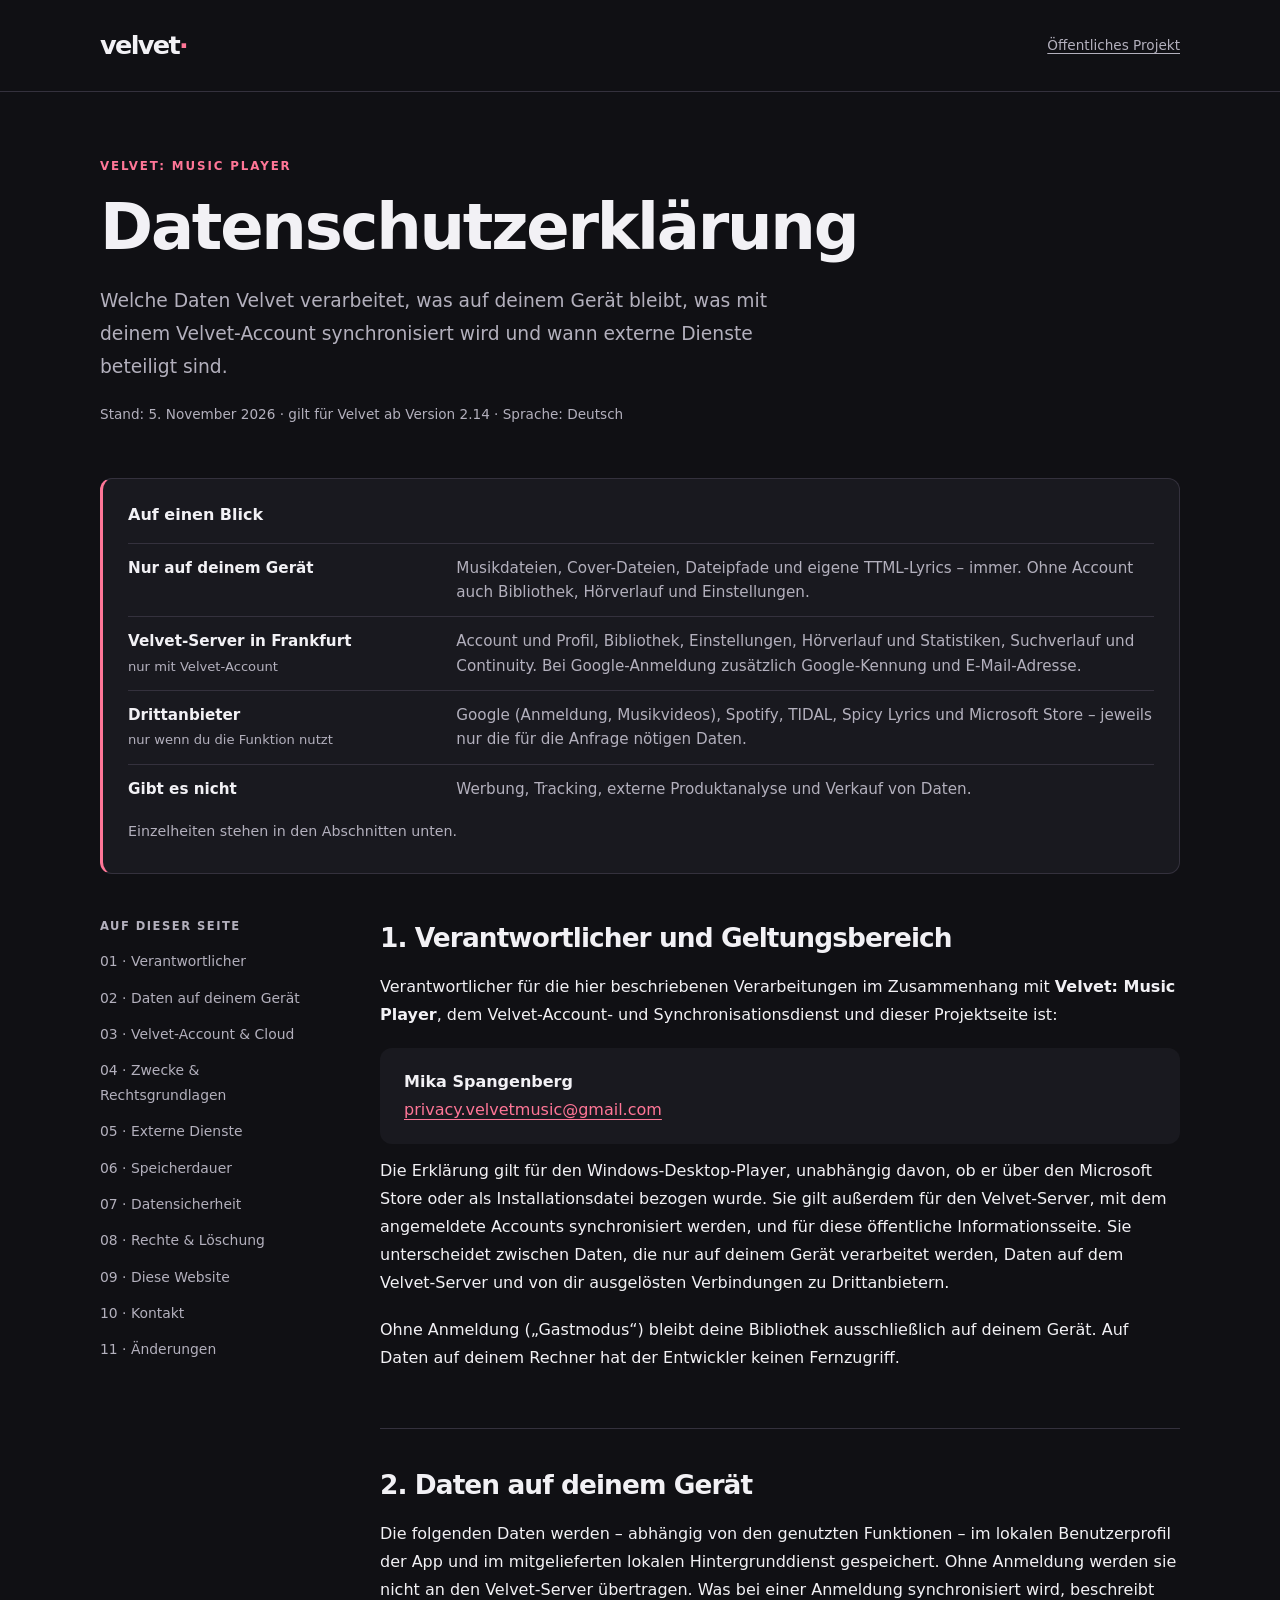
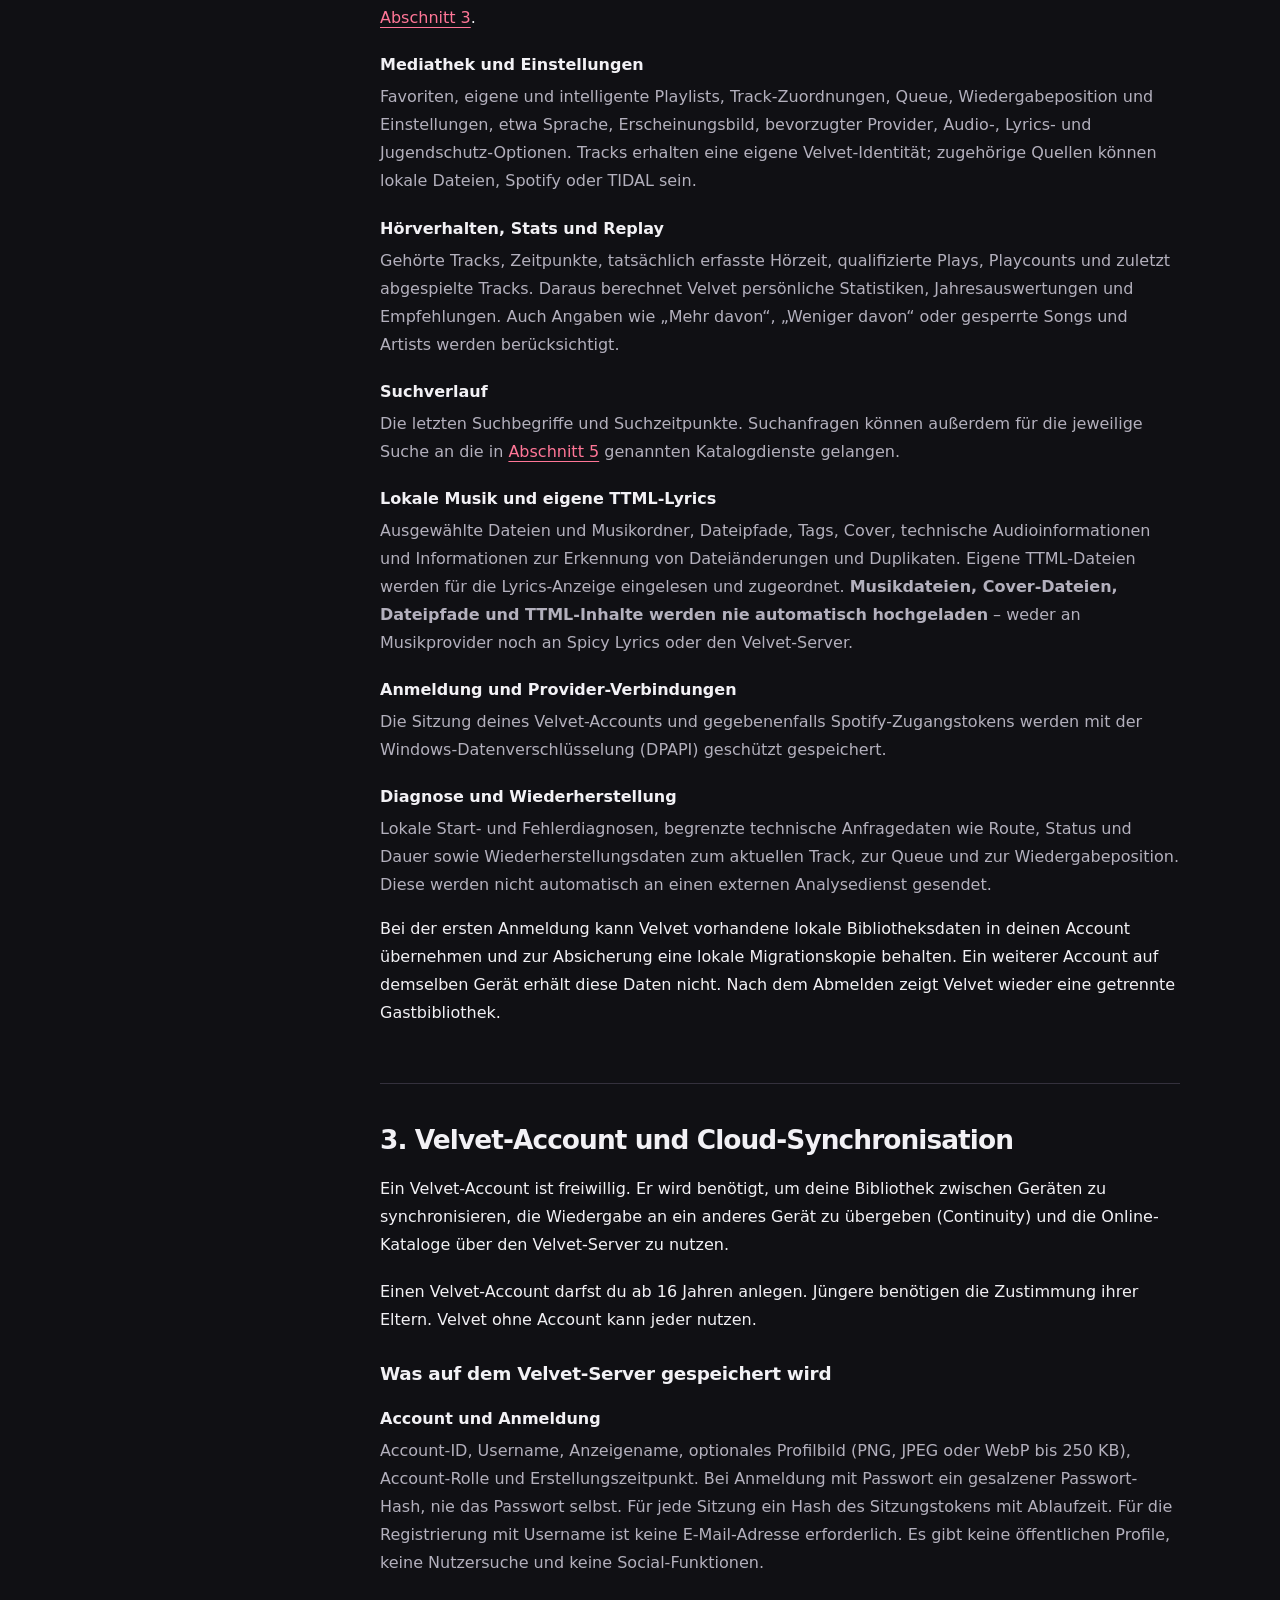
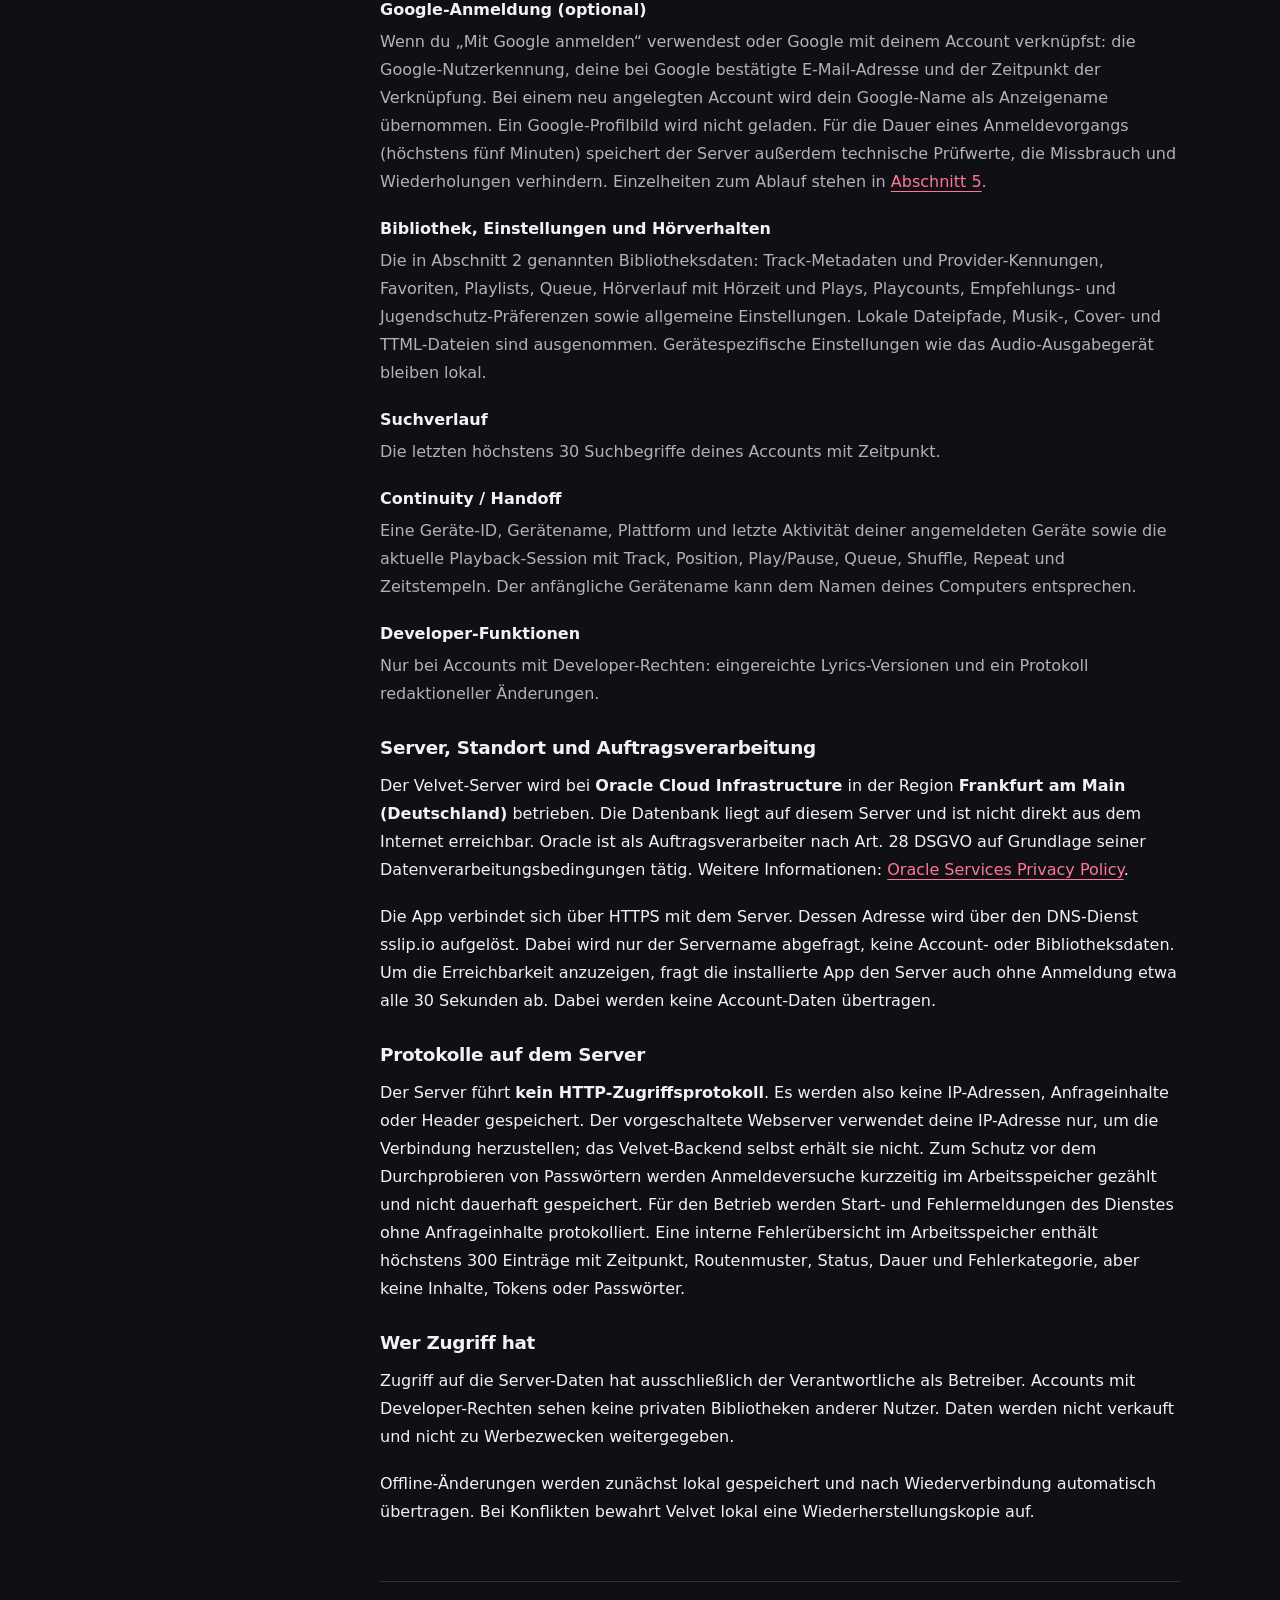
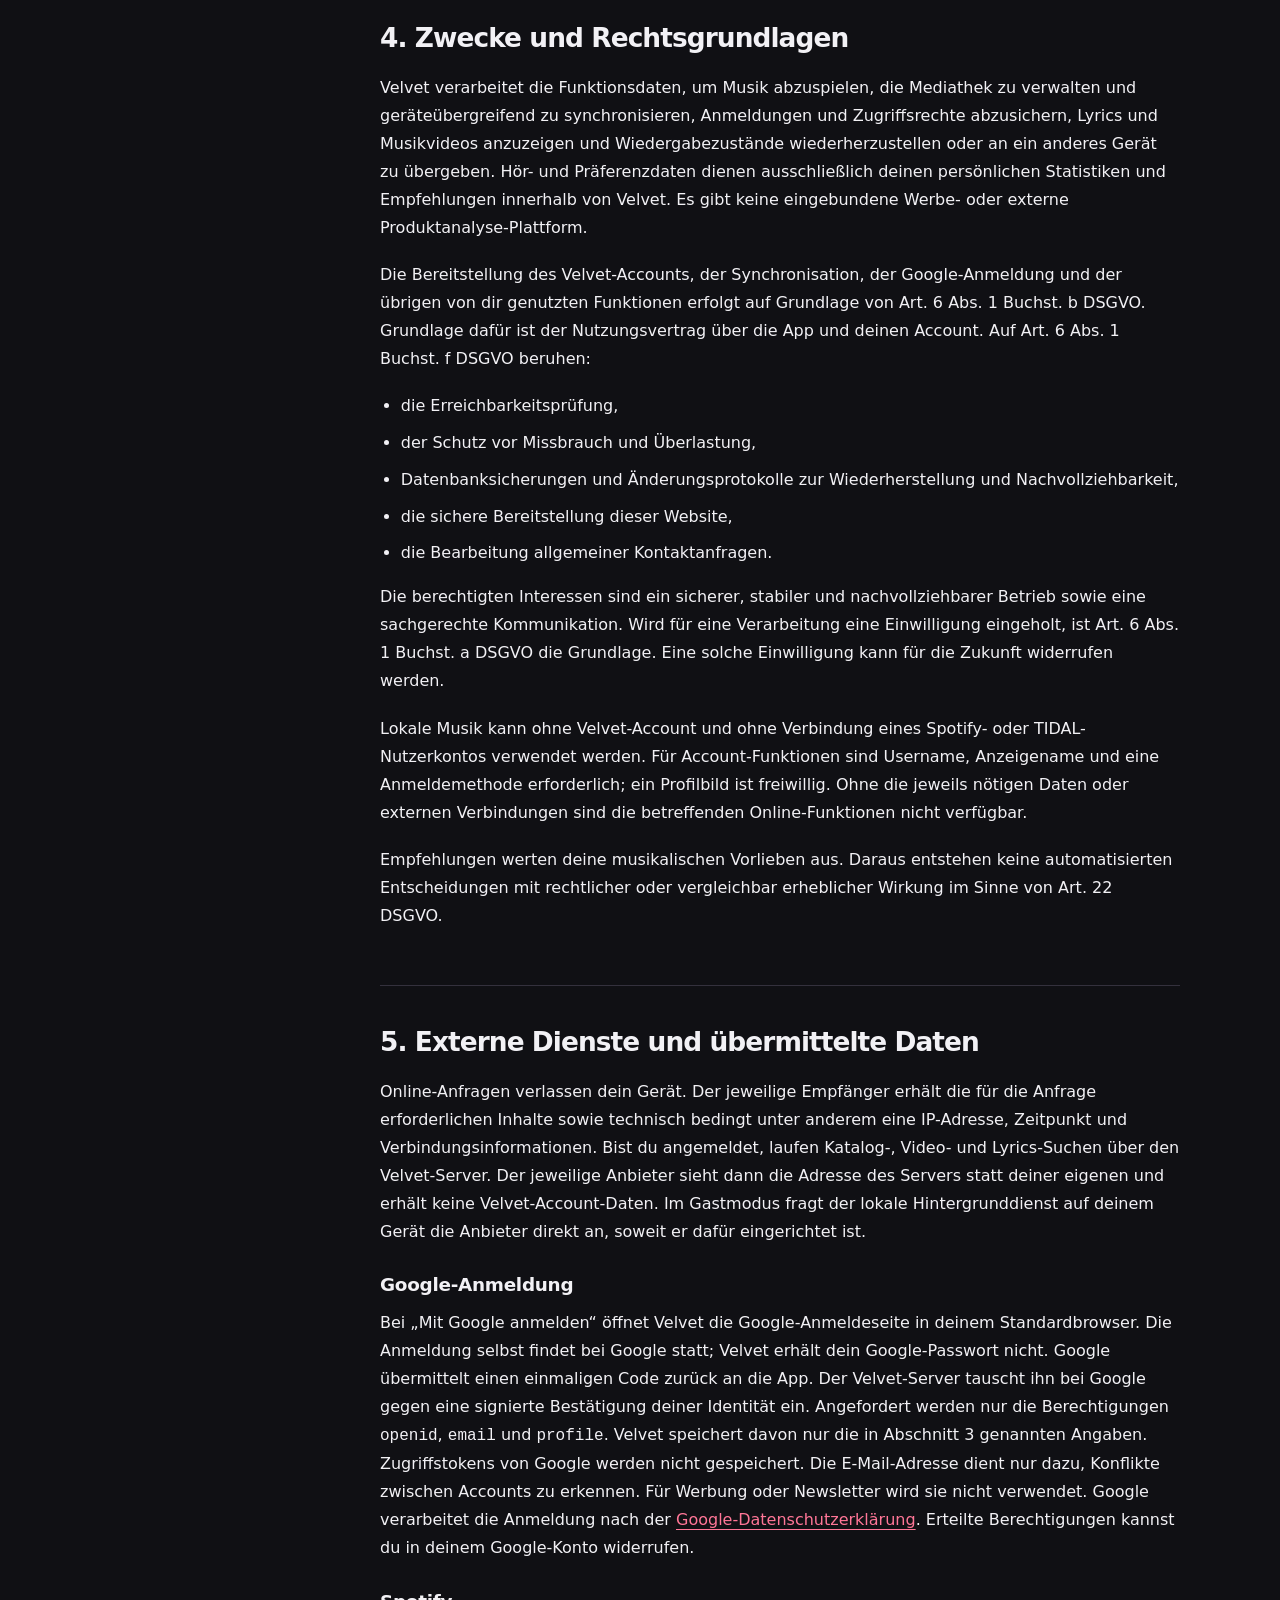
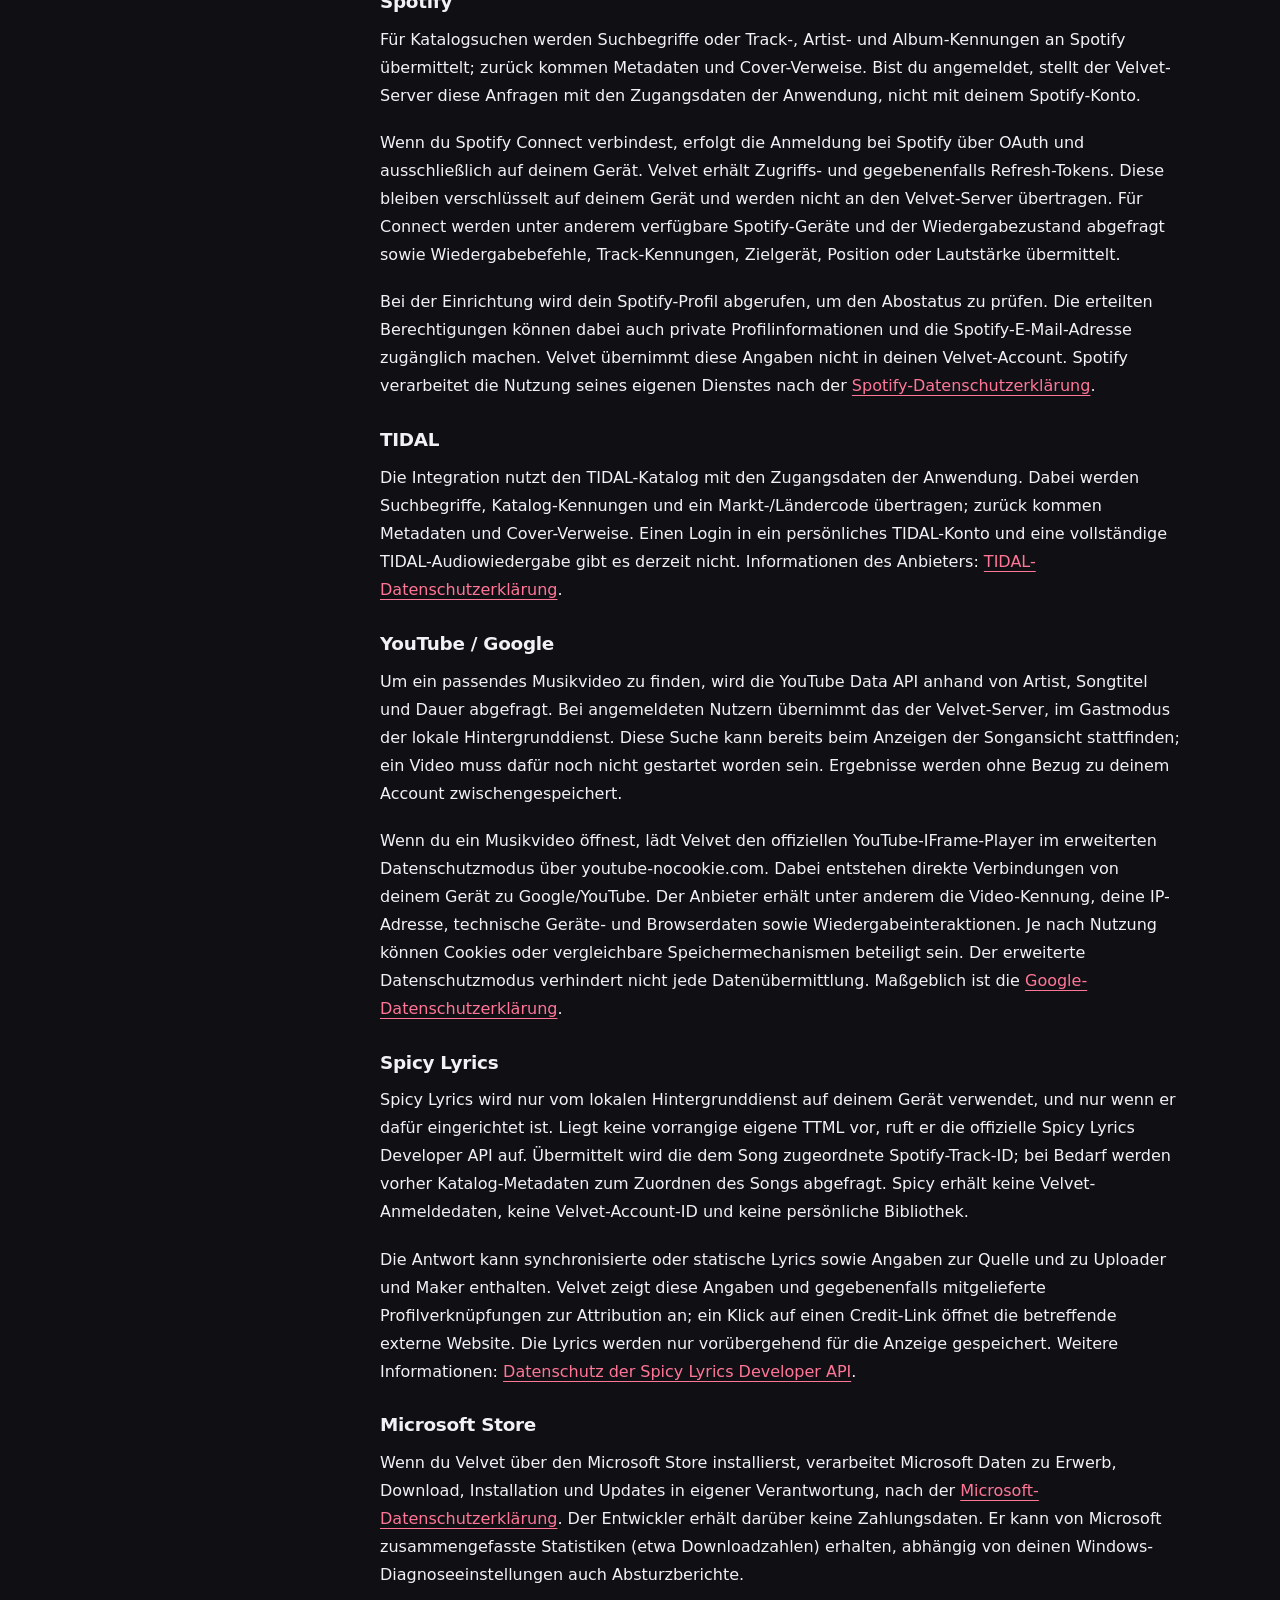
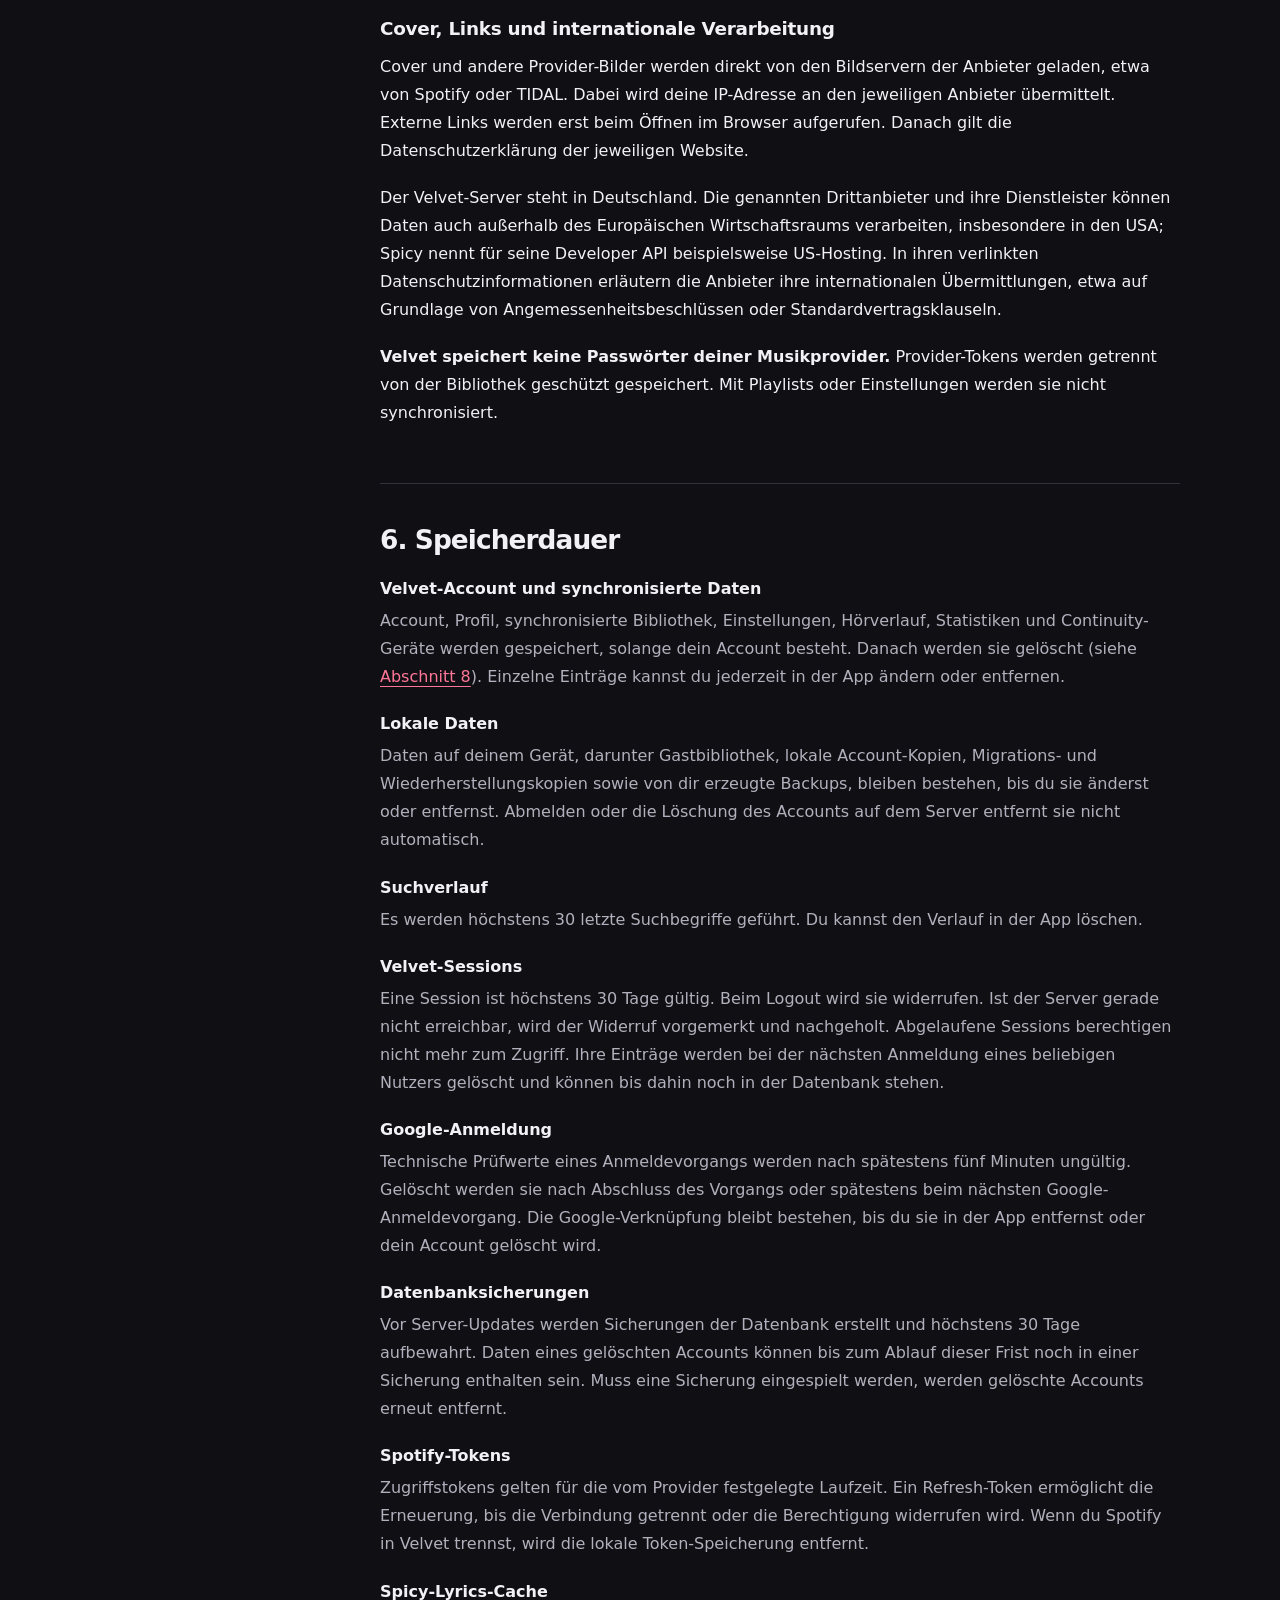
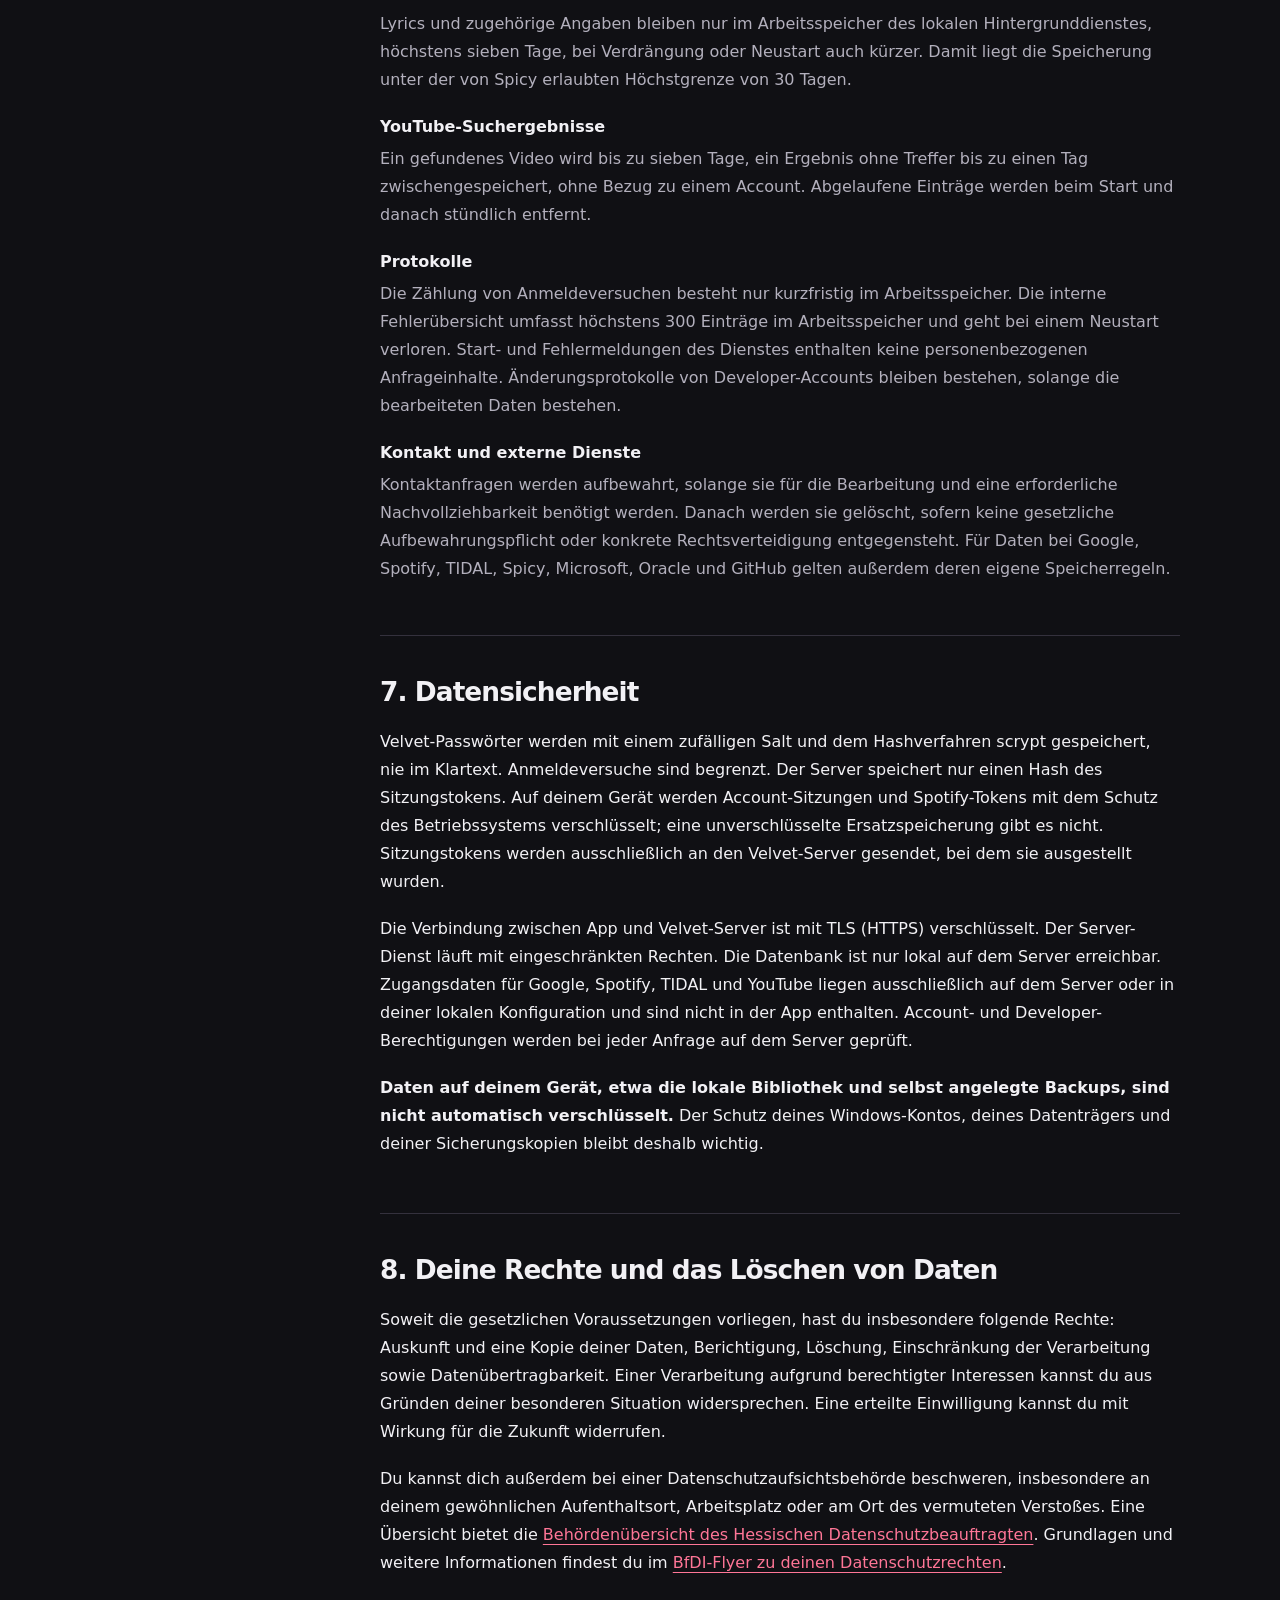
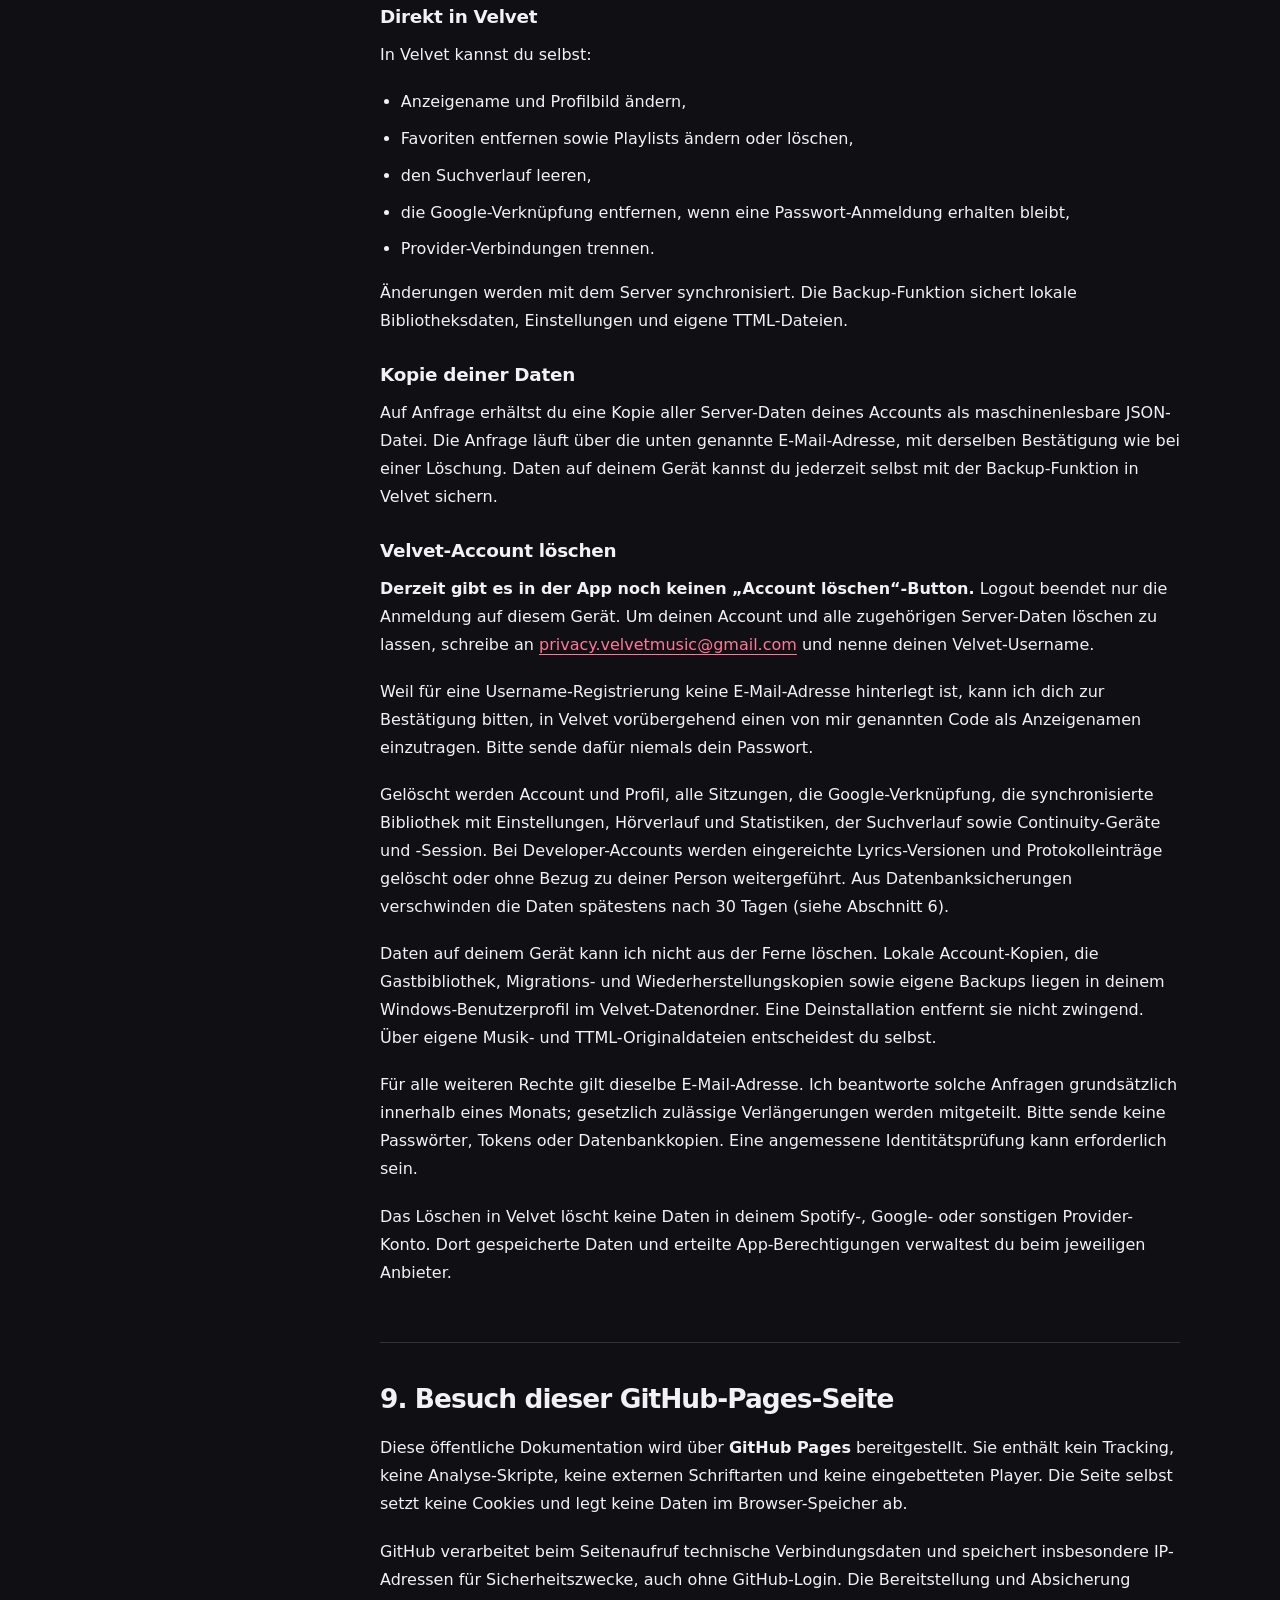
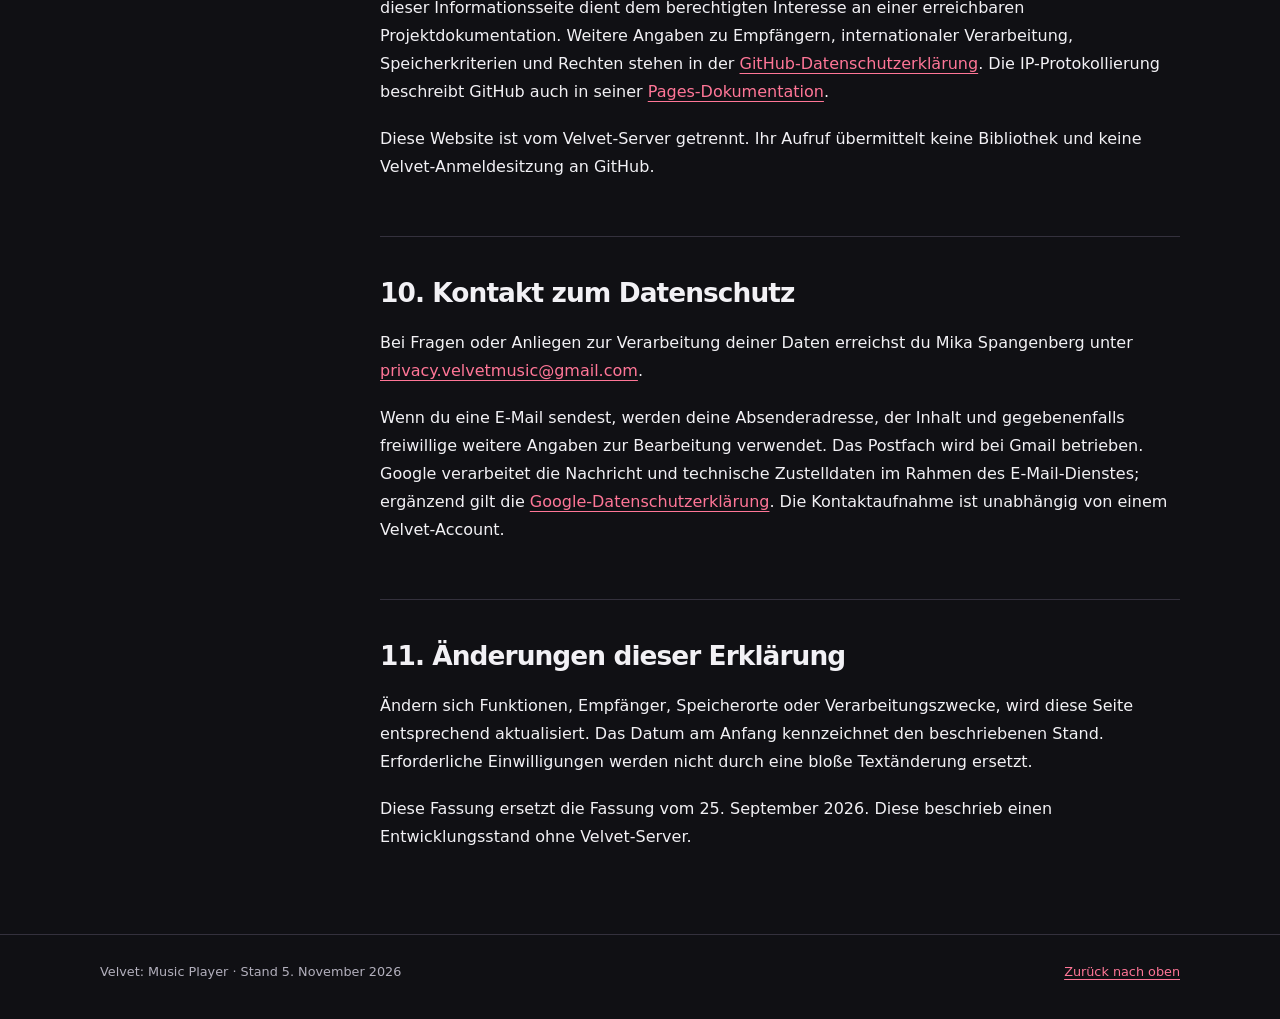
==== commit 57f46f44: "Clarify that the Velvet backend never receives visitor IP addresses The production proxy forwards re" ====
--- a/docs/privacy/index.html
+++ b/docs/privacy/index.html
@@ -73,7 +73,7 @@
 <p>Der Velvet-Server wird bei <strong>Oracle Cloud Infrastructure</strong> in der Region <strong>Frankfurt am Main (Deutschland)</strong> betrieben. Die Datenbank liegt auf diesem Server und ist nicht direkt aus dem Internet erreichbar. Oracle ist als Auftragsverarbeiter nach Art. 28 DSGVO auf Grundlage seiner Datenverarbeitungsbedingungen tätig. Weitere Informationen: <a href="https://www.oracle.com/legal/privacy/services-privacy-policy.html">Oracle Services Privacy Policy</a>.</p>
 <p>Die App verbindet sich über HTTPS mit dem Server. Dessen Adresse wird über den DNS-Dienst sslip.io aufgelöst. Dabei wird nur der Servername abgefragt, keine Account- oder Bibliotheksdaten. Um die Erreichbarkeit anzuzeigen, fragt die installierte App den Server auch ohne Anmeldung etwa alle 30 Sekunden ab. Dabei werden keine Account-Daten übertragen.</p>
 <h3>Protokolle auf dem Server</h3>
-<p>Der Server führt <strong>kein HTTP-Zugriffsprotokoll</strong>. Es werden also keine IP-Adressen, Anfrageinhalte oder Header gespeichert. Zum Schutz vor Überlastung und vor dem Durchprobieren von Passwörtern werden IP-Adressen und Anmeldeversuche kurzzeitig im Arbeitsspeicher gezählt und nicht dauerhaft gespeichert. Für den Betrieb werden Start- und Fehlermeldungen des Dienstes ohne Anfrageinhalte protokolliert. Eine interne Fehlerübersicht im Arbeitsspeicher enthält höchstens 300 Einträge mit Zeitpunkt, Routenmuster, Status, Dauer und Fehlerkategorie, aber keine Inhalte, Tokens oder Passwörter.</p>
+<p>Der Server führt <strong>kein HTTP-Zugriffsprotokoll</strong>. Es werden also keine IP-Adressen, Anfrageinhalte oder Header gespeichert. Der vorgeschaltete Webserver verwendet deine IP-Adresse nur, um die Verbindung herzustellen; das Velvet-Backend selbst erhält sie nicht. Zum Schutz vor dem Durchprobieren von Passwörtern werden Anmeldeversuche kurzzeitig im Arbeitsspeicher gezählt und nicht dauerhaft gespeichert. Für den Betrieb werden Start- und Fehlermeldungen des Dienstes ohne Anfrageinhalte protokolliert. Eine interne Fehlerübersicht im Arbeitsspeicher enthält höchstens 300 Einträge mit Zeitpunkt, Routenmuster, Status, Dauer und Fehlerkategorie, aber keine Inhalte, Tokens oder Passwörter.</p>
 <h3>Wer Zugriff hat</h3>
 <p>Zugriff auf die Server-Daten hat ausschließlich der Verantwortliche als Betreiber. Accounts mit Developer-Rechten sehen keine privaten Bibliotheken anderer Nutzer. Daten werden nicht verkauft und nicht zu Werbezwecken weitergegeben.</p>
 <p>Offline-Änderungen werden zunächst lokal gespeichert und nach Wiederverbindung automatisch übertragen. Bei Konflikten bewahrt Velvet lokal eine Wiederherstellungskopie auf.</p>
@@ -136,7 +136,7 @@
 <dt>Spotify-Tokens</dt><dd>Zugriffstokens gelten für die vom Provider festgelegte Laufzeit. Ein Refresh-Token ermöglicht die Erneuerung, bis die Verbindung getrennt oder die Berechtigung widerrufen wird. Wenn du Spotify in Velvet trennst, wird die lokale Token-Speicherung entfernt.</dd>
 <dt>Spicy-Lyrics-Cache</dt><dd>Lyrics und zugehörige Angaben bleiben nur im Arbeitsspeicher des lokalen Hintergrunddienstes, höchstens sieben Tage, bei Verdrängung oder Neustart auch kürzer. Damit liegt die Speicherung unter der von Spicy erlaubten Höchstgrenze von 30 Tagen.</dd>
 <dt>YouTube-Suchergebnisse</dt><dd>Ein gefundenes Video wird bis zu sieben Tage, ein Ergebnis ohne Treffer bis zu einen Tag zwischengespeichert, ohne Bezug zu einem Account. Abgelaufene Einträge werden beim Start und danach stündlich entfernt.</dd>
-<dt>Protokolle</dt><dd>Die Zählung von Anfragen und Anmeldeversuchen besteht nur kurzfristig im Arbeitsspeicher. Die interne Fehlerübersicht umfasst höchstens 300 Einträge im Arbeitsspeicher und geht bei einem Neustart verloren. Start- und Fehlermeldungen des Dienstes enthalten keine personenbezogenen Anfrageinhalte. Änderungsprotokolle von Developer-Accounts bleiben bestehen, solange die bearbeiteten Daten bestehen.</dd>
+<dt>Protokolle</dt><dd>Die Zählung von Anmeldeversuchen besteht nur kurzfristig im Arbeitsspeicher. Die interne Fehlerübersicht umfasst höchstens 300 Einträge im Arbeitsspeicher und geht bei einem Neustart verloren. Start- und Fehlermeldungen des Dienstes enthalten keine personenbezogenen Anfrageinhalte. Änderungsprotokolle von Developer-Accounts bleiben bestehen, solange die bearbeiteten Daten bestehen.</dd>
 <dt>Kontakt und externe Dienste</dt><dd>Kontaktanfragen werden aufbewahrt, solange sie für die Bearbeitung und eine erforderliche Nachvollziehbarkeit benötigt werden. Danach werden sie gelöscht, sofern keine gesetzliche Aufbewahrungspflicht oder konkrete Rechtsverteidigung entgegensteht. Für Daten bei Google, Spotify, TIDAL, Spicy, Microsoft, Oracle und GitHub gelten außerdem deren eigene Speicherregeln.</dd>
 </dl>
 </section>
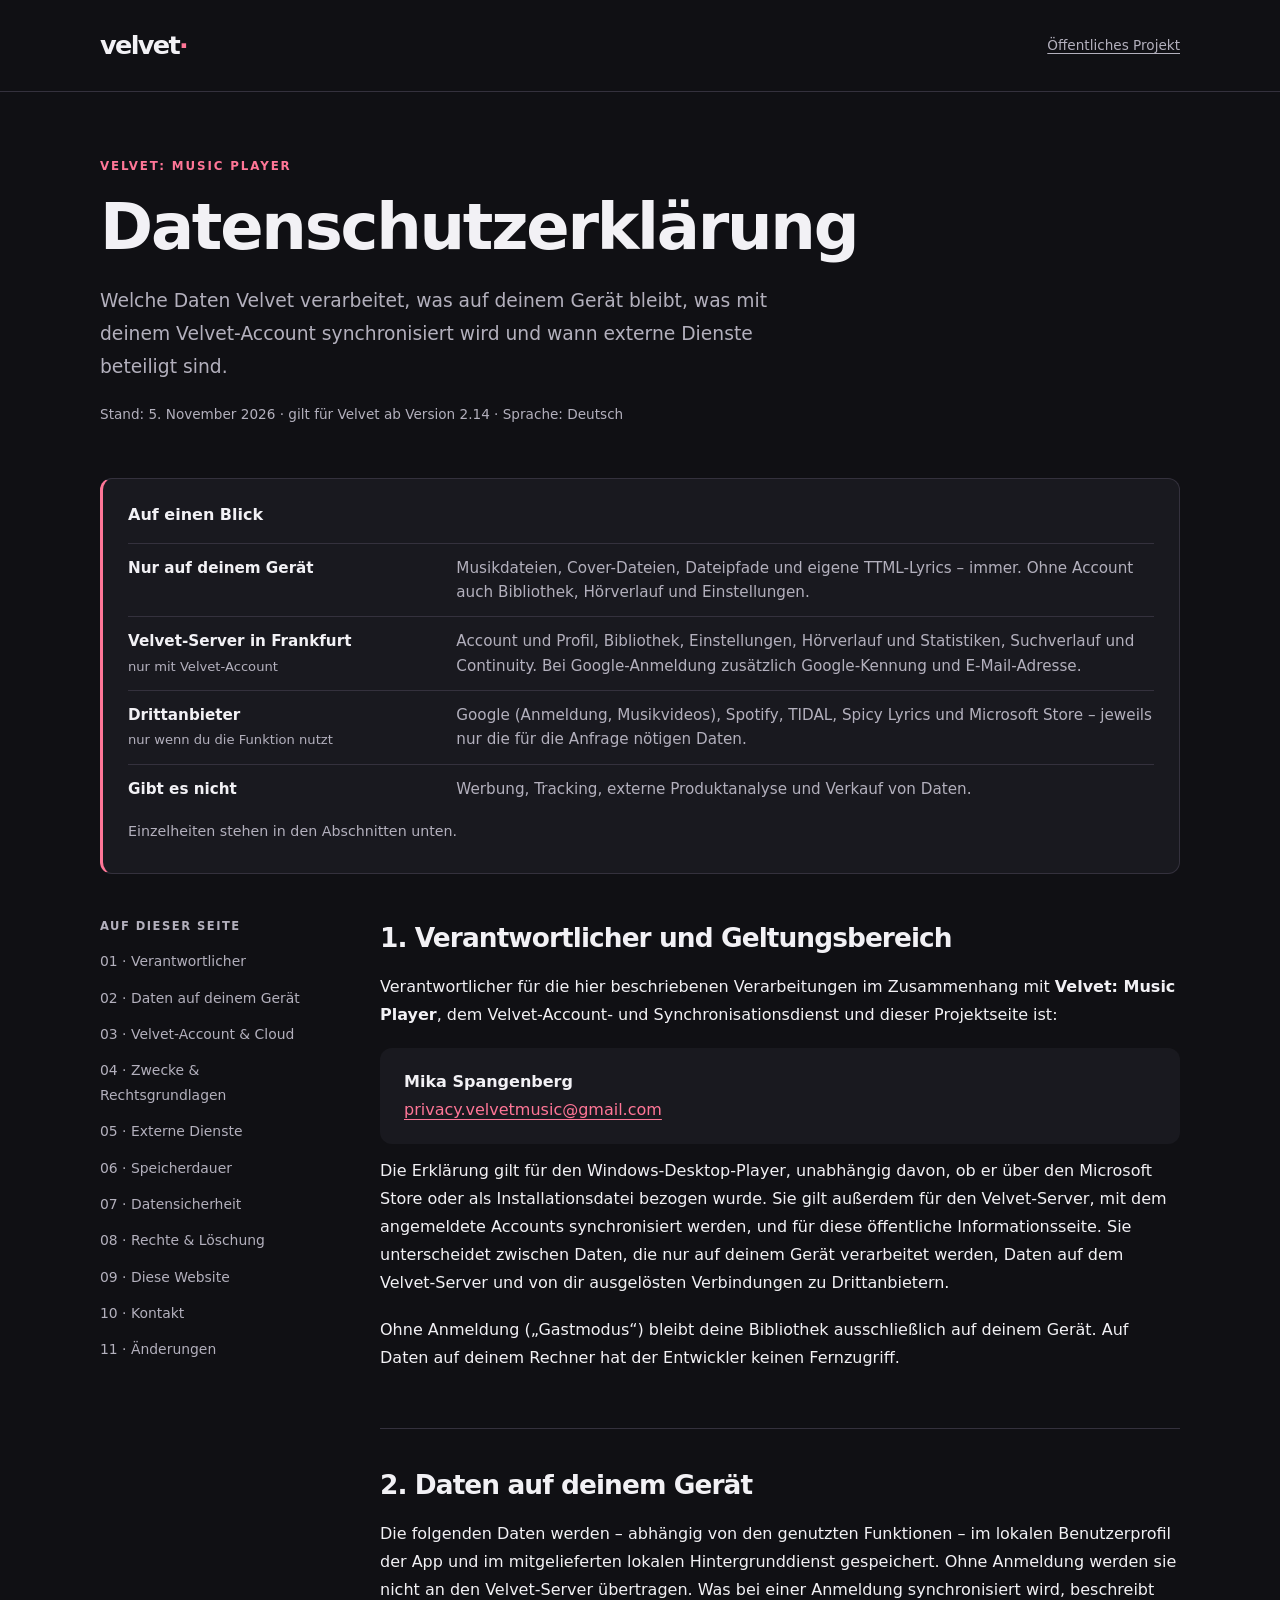
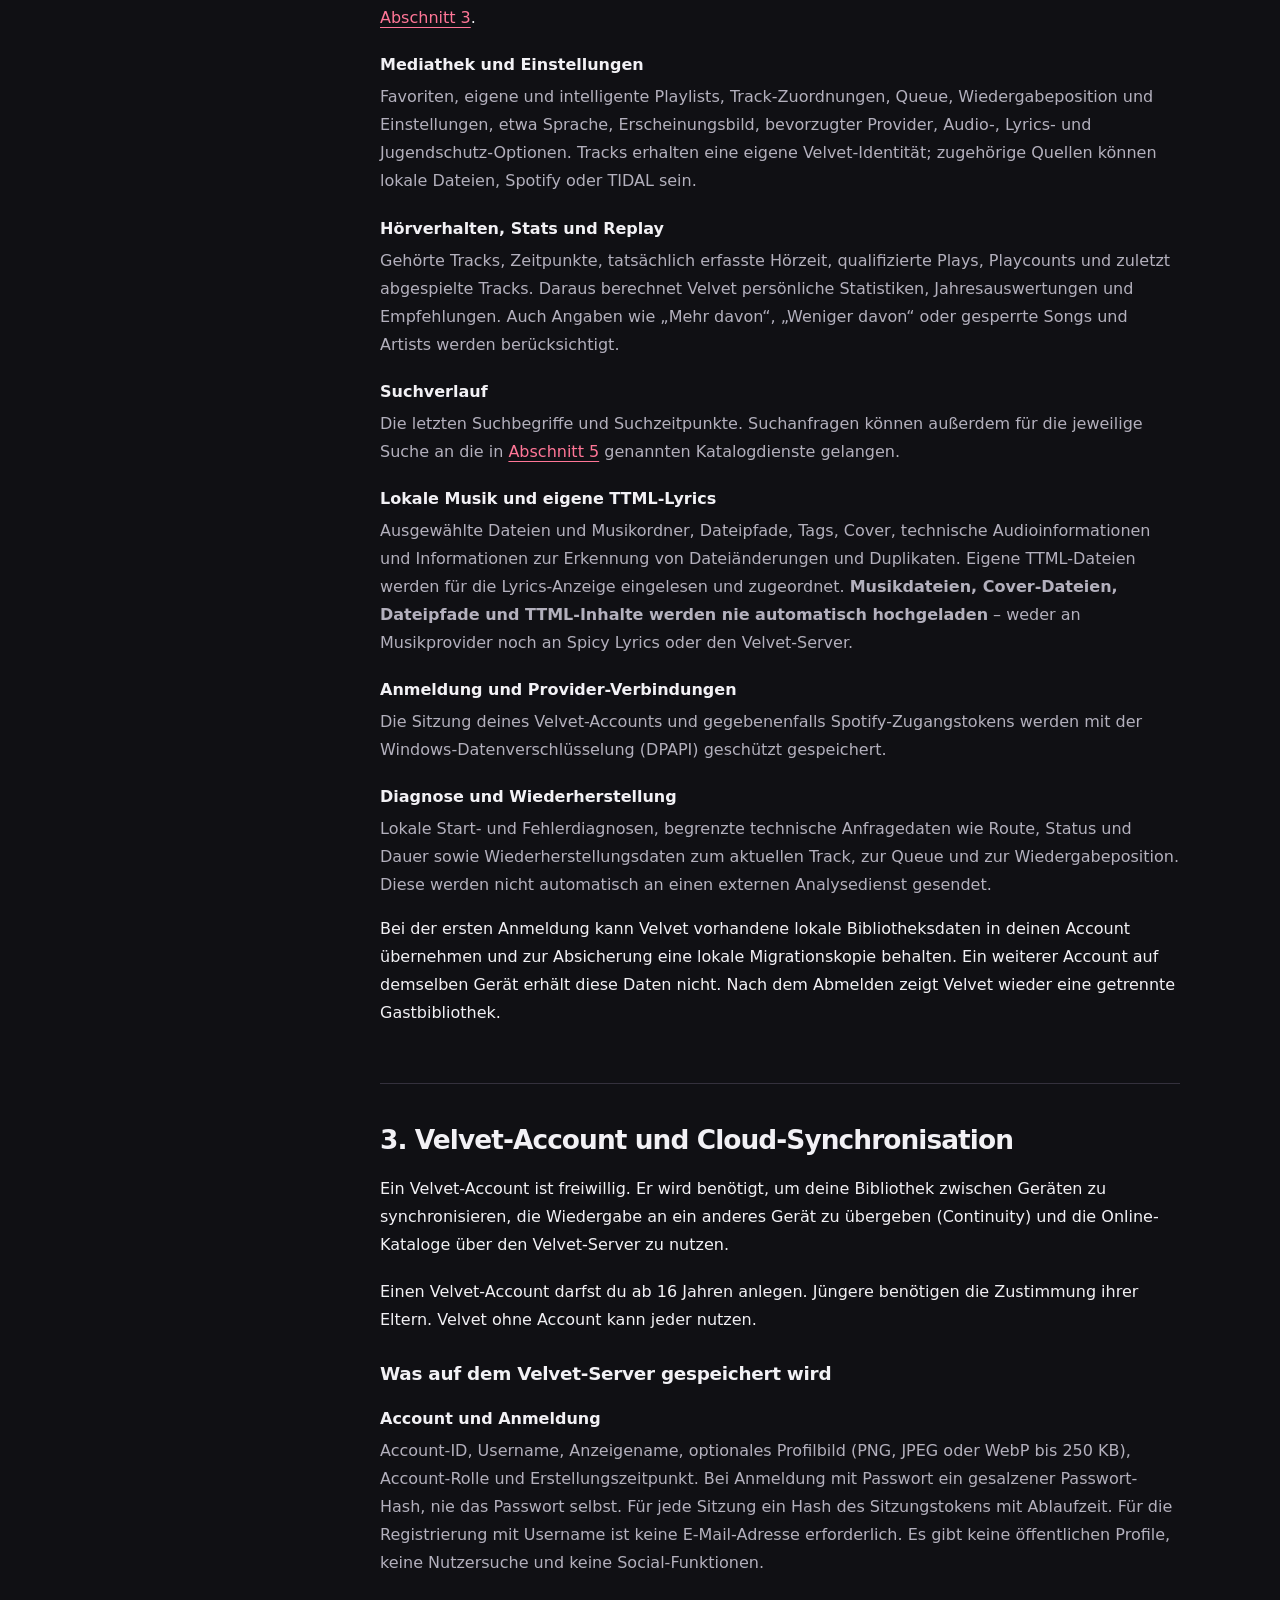
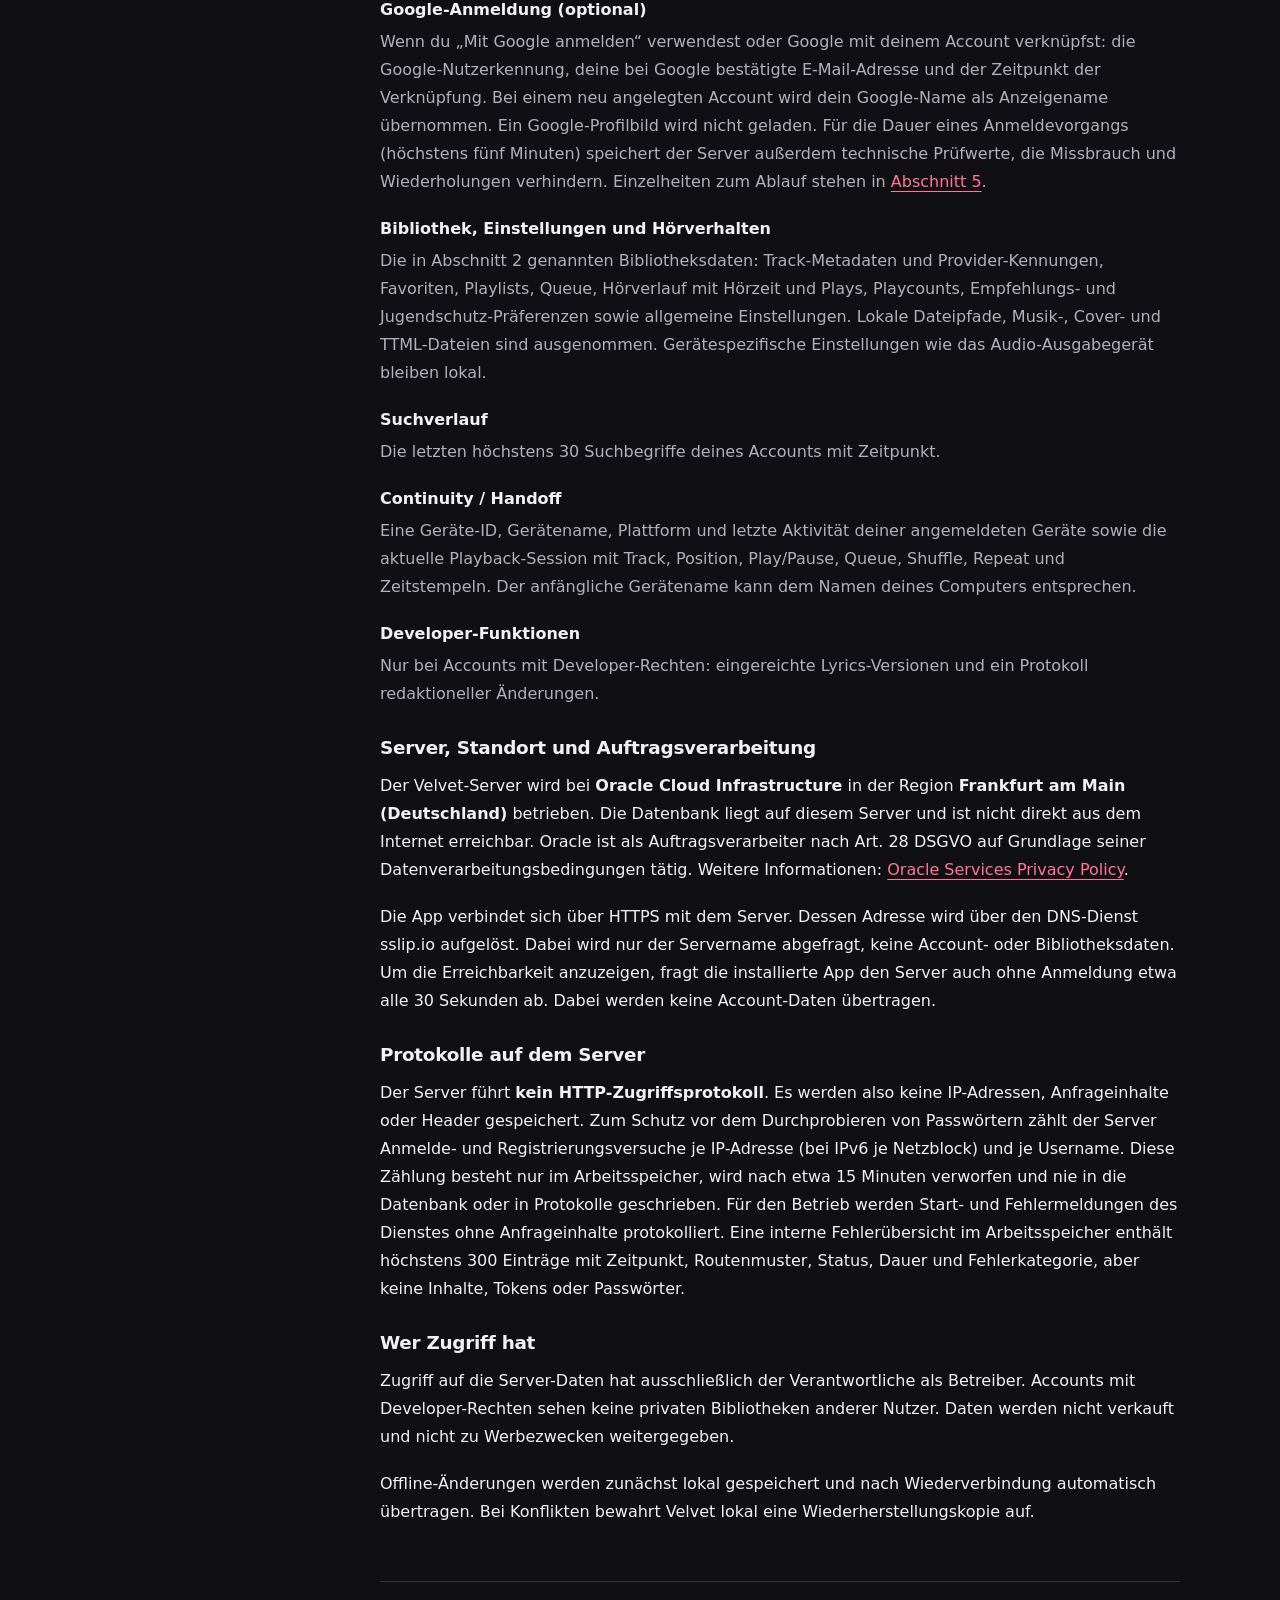
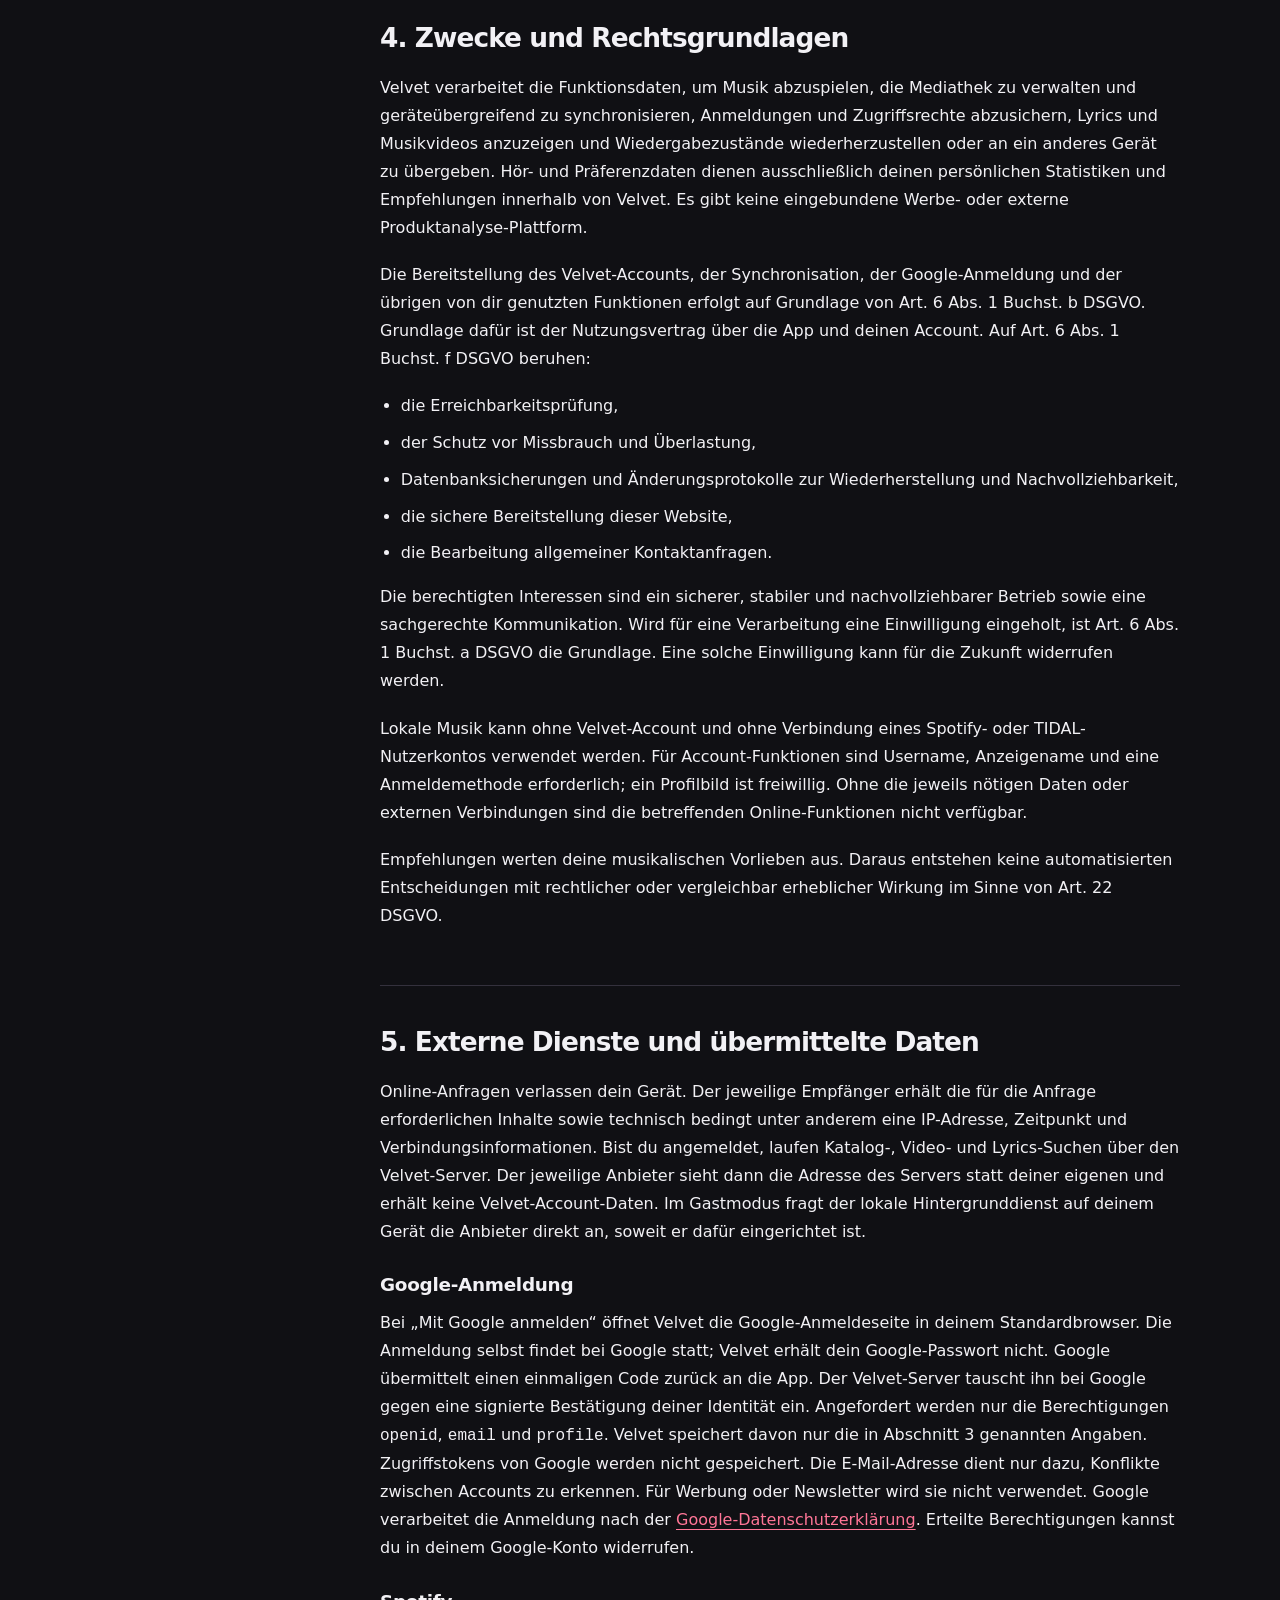
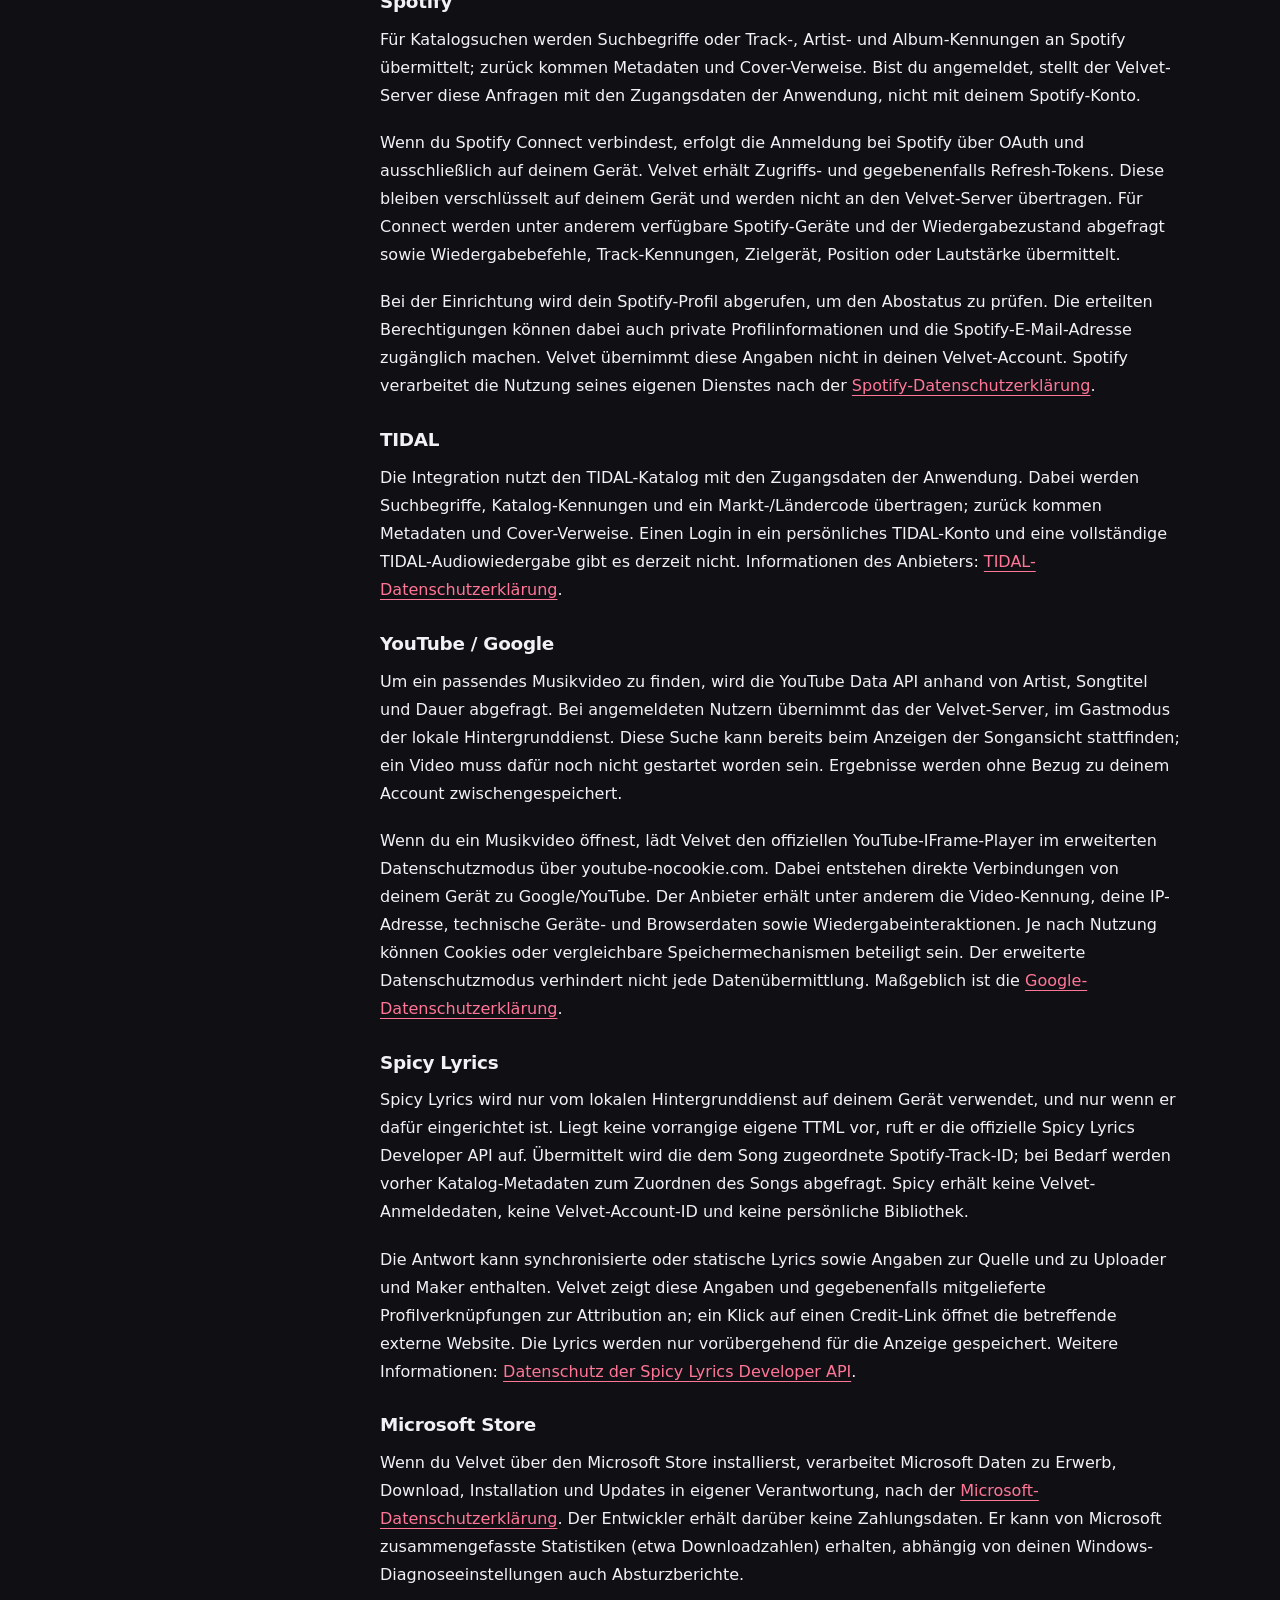
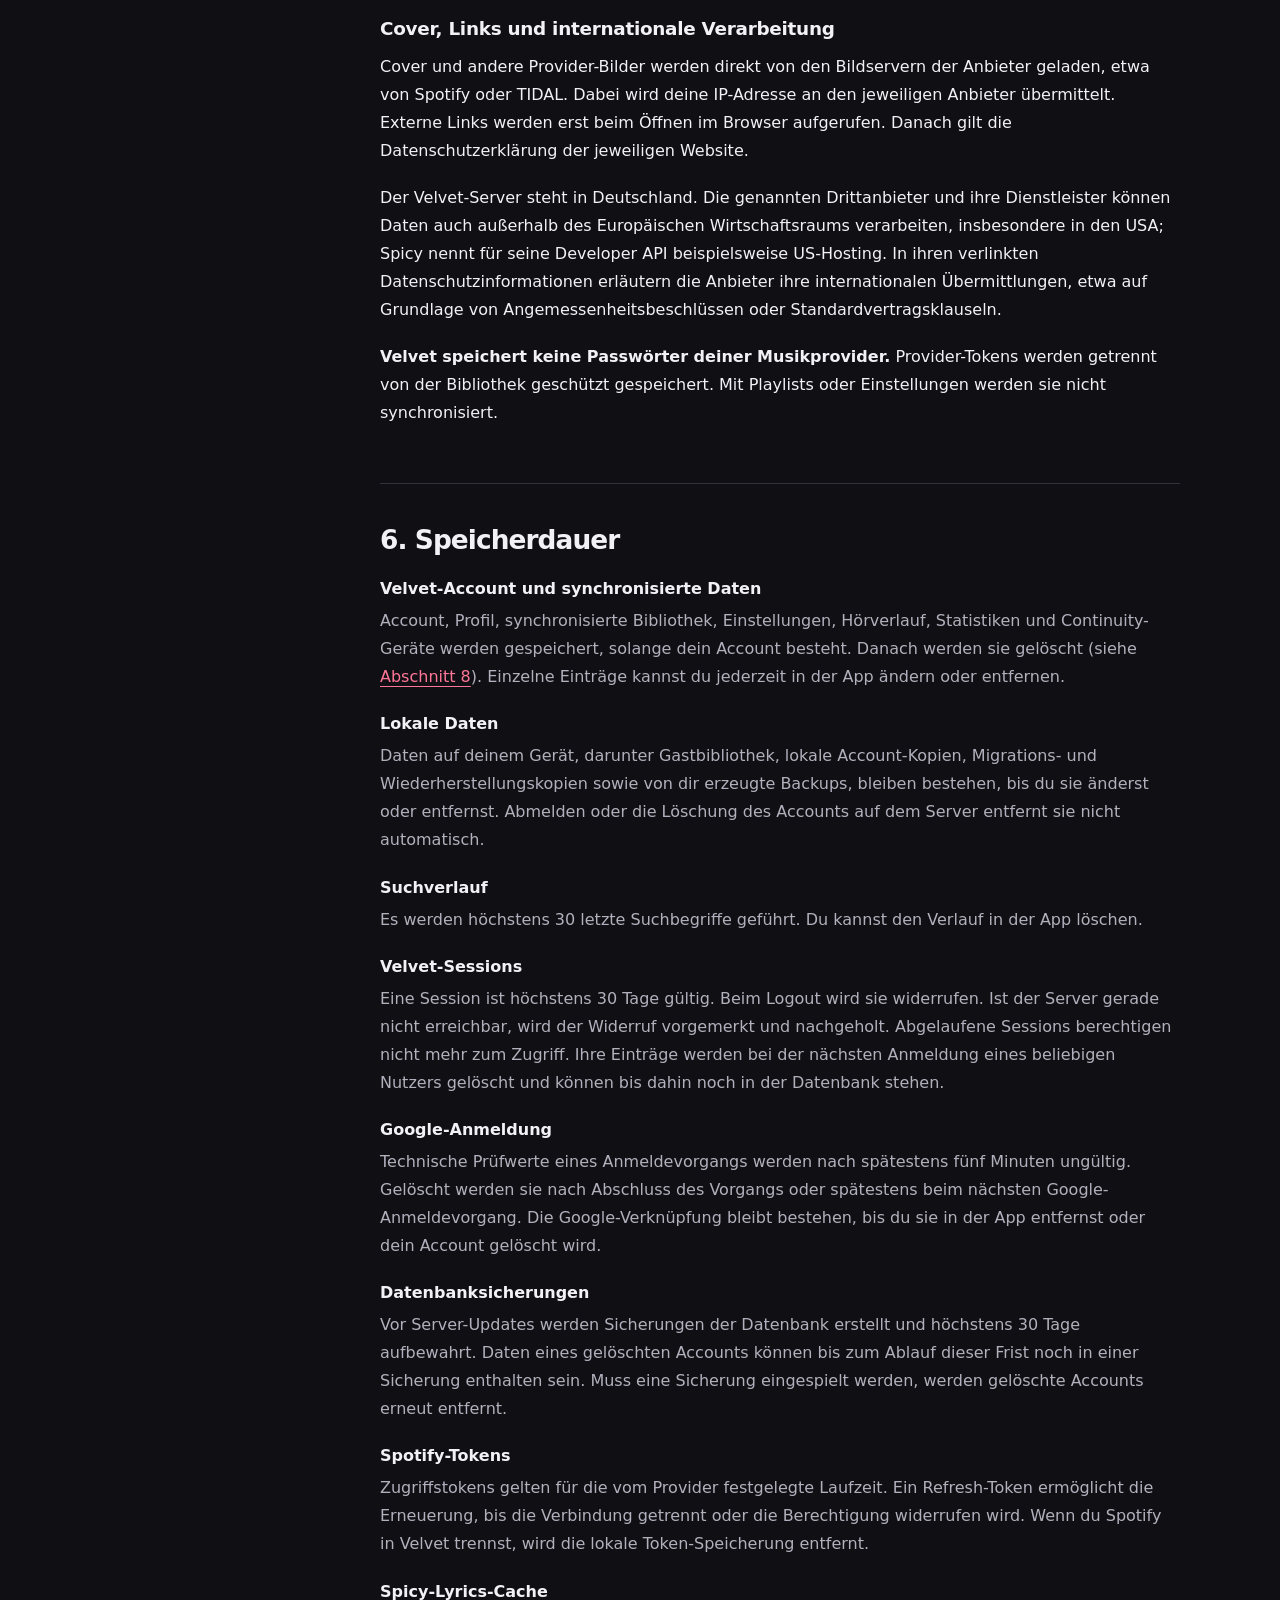
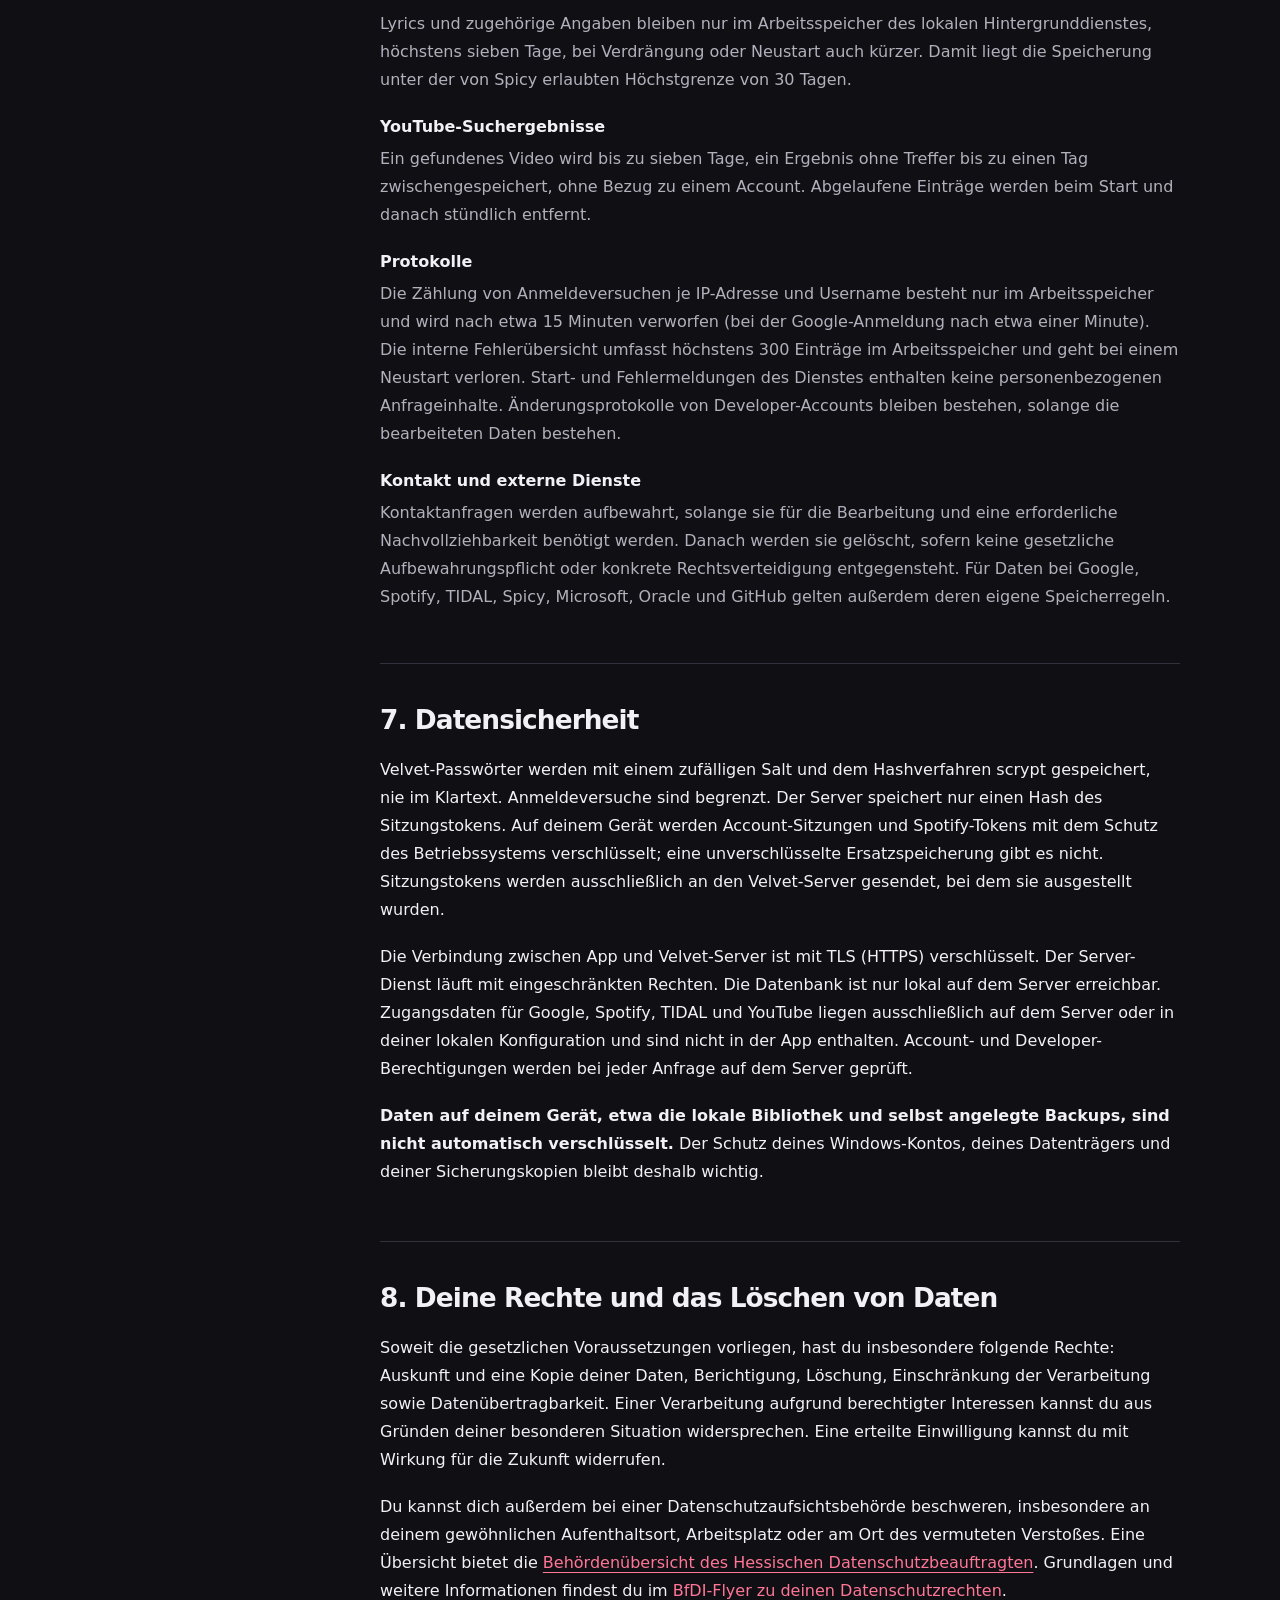
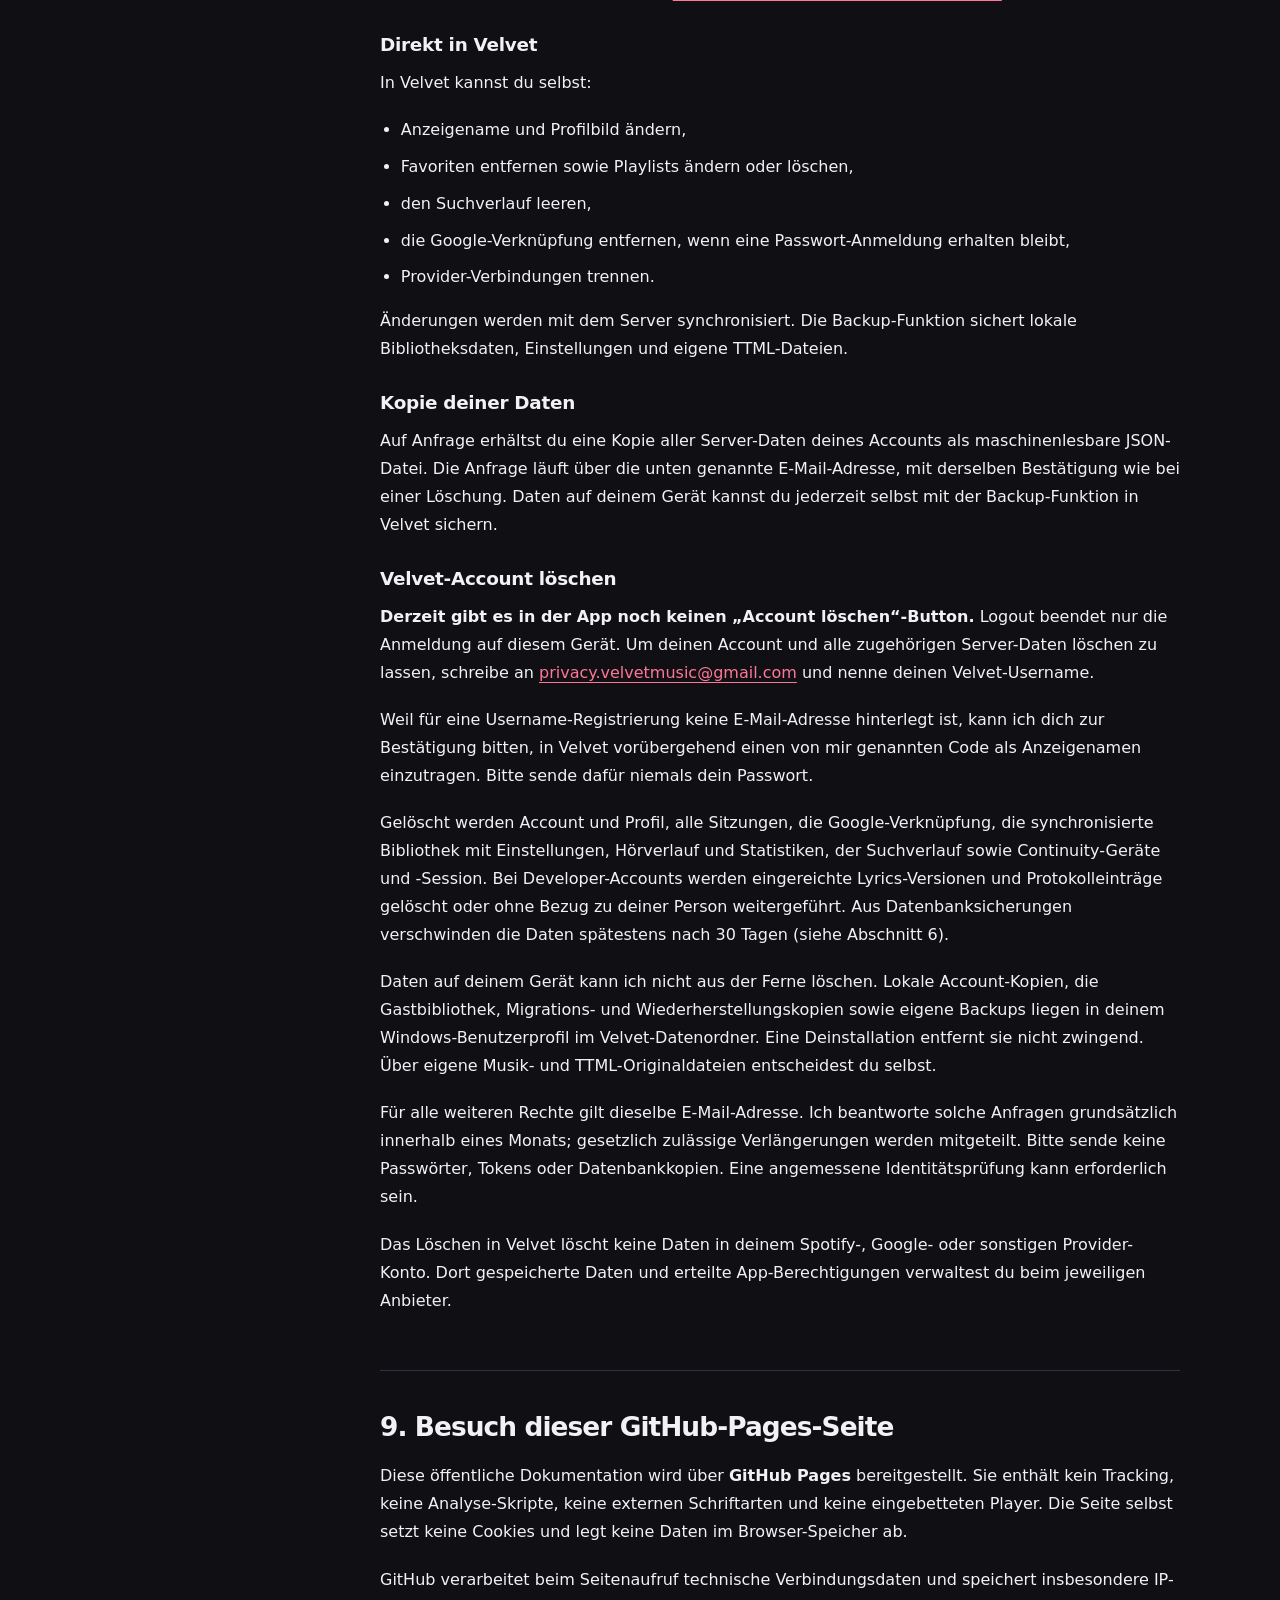
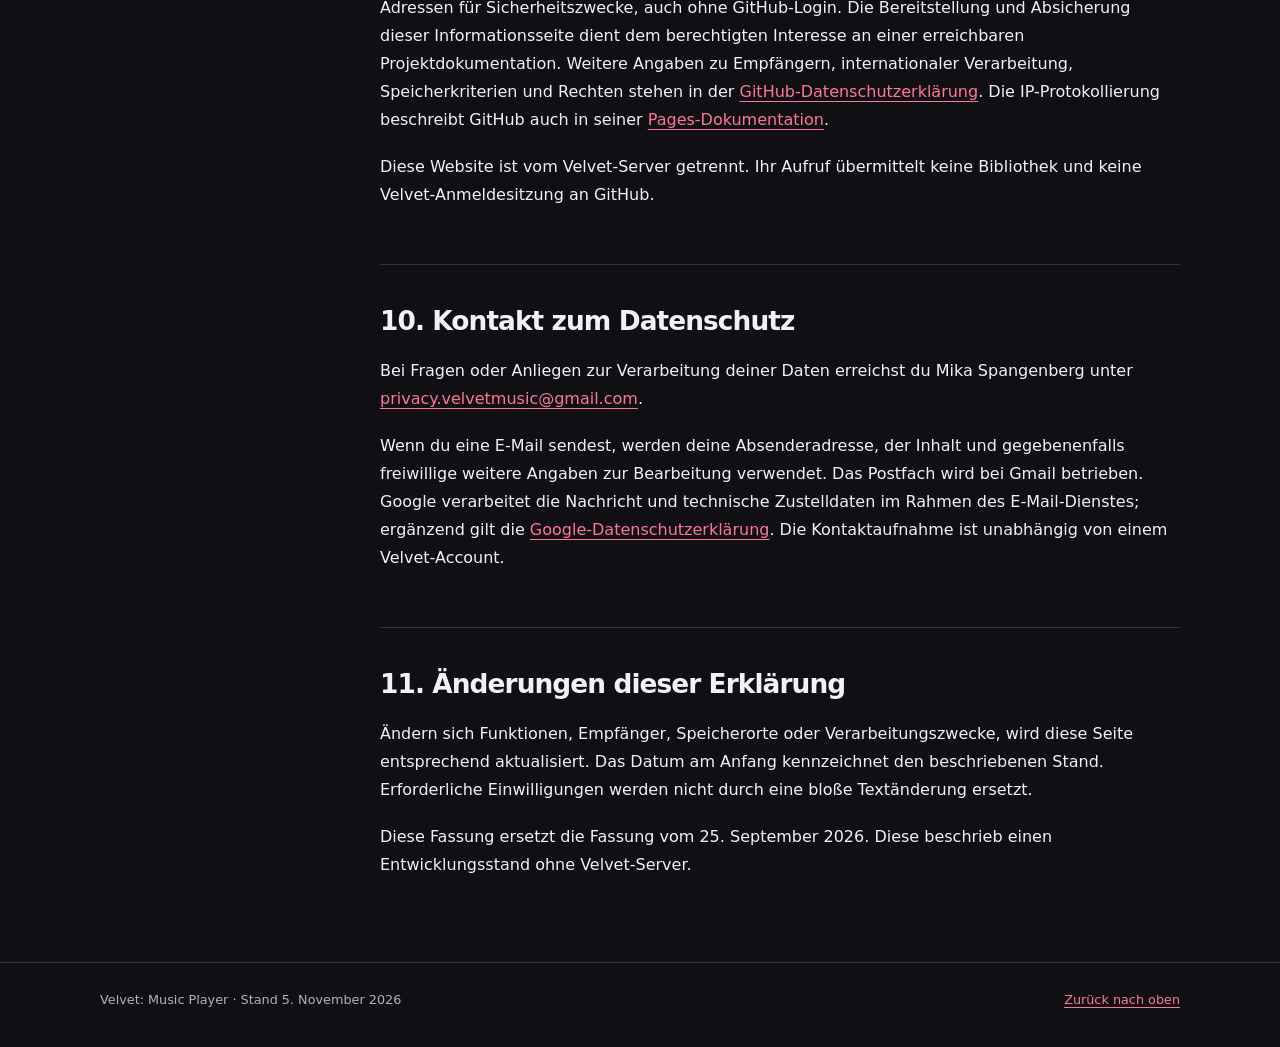
==== commit 3b8e0117: "Describe per-visitor sign-in limits on the Velvet server Since backend 2.14.9 the server counts sign" ====
--- a/docs/privacy/index.html
+++ b/docs/privacy/index.html
@@ -73,7 +73,7 @@
 <p>Der Velvet-Server wird bei <strong>Oracle Cloud Infrastructure</strong> in der Region <strong>Frankfurt am Main (Deutschland)</strong> betrieben. Die Datenbank liegt auf diesem Server und ist nicht direkt aus dem Internet erreichbar. Oracle ist als Auftragsverarbeiter nach Art. 28 DSGVO auf Grundlage seiner Datenverarbeitungsbedingungen tätig. Weitere Informationen: <a href="https://www.oracle.com/legal/privacy/services-privacy-policy.html">Oracle Services Privacy Policy</a>.</p>
 <p>Die App verbindet sich über HTTPS mit dem Server. Dessen Adresse wird über den DNS-Dienst sslip.io aufgelöst. Dabei wird nur der Servername abgefragt, keine Account- oder Bibliotheksdaten. Um die Erreichbarkeit anzuzeigen, fragt die installierte App den Server auch ohne Anmeldung etwa alle 30 Sekunden ab. Dabei werden keine Account-Daten übertragen.</p>
 <h3>Protokolle auf dem Server</h3>
-<p>Der Server führt <strong>kein HTTP-Zugriffsprotokoll</strong>. Es werden also keine IP-Adressen, Anfrageinhalte oder Header gespeichert. Der vorgeschaltete Webserver verwendet deine IP-Adresse nur, um die Verbindung herzustellen; das Velvet-Backend selbst erhält sie nicht. Zum Schutz vor dem Durchprobieren von Passwörtern werden Anmeldeversuche kurzzeitig im Arbeitsspeicher gezählt und nicht dauerhaft gespeichert. Für den Betrieb werden Start- und Fehlermeldungen des Dienstes ohne Anfrageinhalte protokolliert. Eine interne Fehlerübersicht im Arbeitsspeicher enthält höchstens 300 Einträge mit Zeitpunkt, Routenmuster, Status, Dauer und Fehlerkategorie, aber keine Inhalte, Tokens oder Passwörter.</p>
+<p>Der Server führt <strong>kein HTTP-Zugriffsprotokoll</strong>. Es werden also keine IP-Adressen, Anfrageinhalte oder Header gespeichert. Zum Schutz vor dem Durchprobieren von Passwörtern zählt der Server Anmelde- und Registrierungsversuche je IP-Adresse (bei IPv6 je Netzblock) und je Username. Diese Zählung besteht nur im Arbeitsspeicher, wird nach etwa 15 Minuten verworfen und nie in die Datenbank oder in Protokolle geschrieben. Für den Betrieb werden Start- und Fehlermeldungen des Dienstes ohne Anfrageinhalte protokolliert. Eine interne Fehlerübersicht im Arbeitsspeicher enthält höchstens 300 Einträge mit Zeitpunkt, Routenmuster, Status, Dauer und Fehlerkategorie, aber keine Inhalte, Tokens oder Passwörter.</p>
 <h3>Wer Zugriff hat</h3>
 <p>Zugriff auf die Server-Daten hat ausschließlich der Verantwortliche als Betreiber. Accounts mit Developer-Rechten sehen keine privaten Bibliotheken anderer Nutzer. Daten werden nicht verkauft und nicht zu Werbezwecken weitergegeben.</p>
 <p>Offline-Änderungen werden zunächst lokal gespeichert und nach Wiederverbindung automatisch übertragen. Bei Konflikten bewahrt Velvet lokal eine Wiederherstellungskopie auf.</p>
@@ -136,7 +136,7 @@
 <dt>Spotify-Tokens</dt><dd>Zugriffstokens gelten für die vom Provider festgelegte Laufzeit. Ein Refresh-Token ermöglicht die Erneuerung, bis die Verbindung getrennt oder die Berechtigung widerrufen wird. Wenn du Spotify in Velvet trennst, wird die lokale Token-Speicherung entfernt.</dd>
 <dt>Spicy-Lyrics-Cache</dt><dd>Lyrics und zugehörige Angaben bleiben nur im Arbeitsspeicher des lokalen Hintergrunddienstes, höchstens sieben Tage, bei Verdrängung oder Neustart auch kürzer. Damit liegt die Speicherung unter der von Spicy erlaubten Höchstgrenze von 30 Tagen.</dd>
 <dt>YouTube-Suchergebnisse</dt><dd>Ein gefundenes Video wird bis zu sieben Tage, ein Ergebnis ohne Treffer bis zu einen Tag zwischengespeichert, ohne Bezug zu einem Account. Abgelaufene Einträge werden beim Start und danach stündlich entfernt.</dd>
-<dt>Protokolle</dt><dd>Die Zählung von Anmeldeversuchen besteht nur kurzfristig im Arbeitsspeicher. Die interne Fehlerübersicht umfasst höchstens 300 Einträge im Arbeitsspeicher und geht bei einem Neustart verloren. Start- und Fehlermeldungen des Dienstes enthalten keine personenbezogenen Anfrageinhalte. Änderungsprotokolle von Developer-Accounts bleiben bestehen, solange die bearbeiteten Daten bestehen.</dd>
+<dt>Protokolle</dt><dd>Die Zählung von Anmeldeversuchen je IP-Adresse und Username besteht nur im Arbeitsspeicher und wird nach etwa 15 Minuten verworfen (bei der Google-Anmeldung nach etwa einer Minute). Die interne Fehlerübersicht umfasst höchstens 300 Einträge im Arbeitsspeicher und geht bei einem Neustart verloren. Start- und Fehlermeldungen des Dienstes enthalten keine personenbezogenen Anfrageinhalte. Änderungsprotokolle von Developer-Accounts bleiben bestehen, solange die bearbeiteten Daten bestehen.</dd>
 <dt>Kontakt und externe Dienste</dt><dd>Kontaktanfragen werden aufbewahrt, solange sie für die Bearbeitung und eine erforderliche Nachvollziehbarkeit benötigt werden. Danach werden sie gelöscht, sofern keine gesetzliche Aufbewahrungspflicht oder konkrete Rechtsverteidigung entgegensteht. Für Daten bei Google, Spotify, TIDAL, Spicy, Microsoft, Oracle und GitHub gelten außerdem deren eigene Speicherregeln.</dd>
 </dl>
 </section>
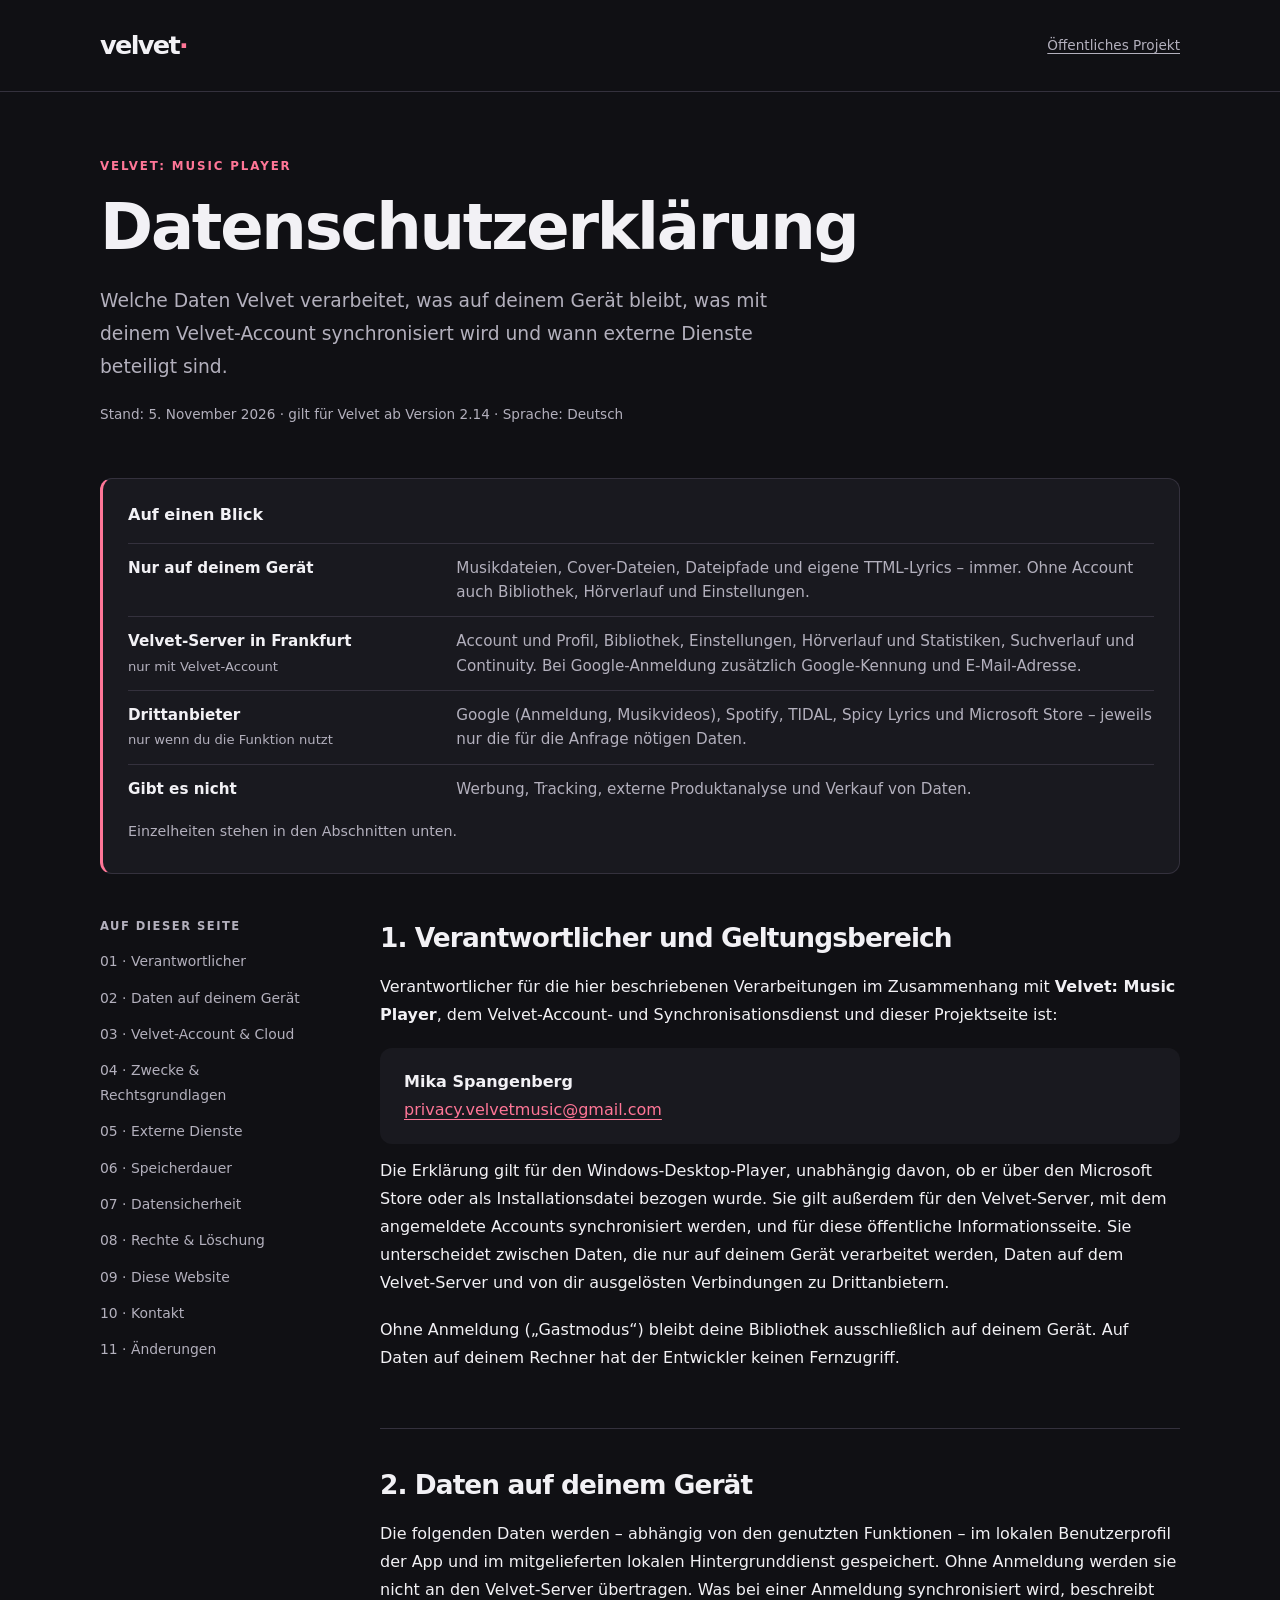
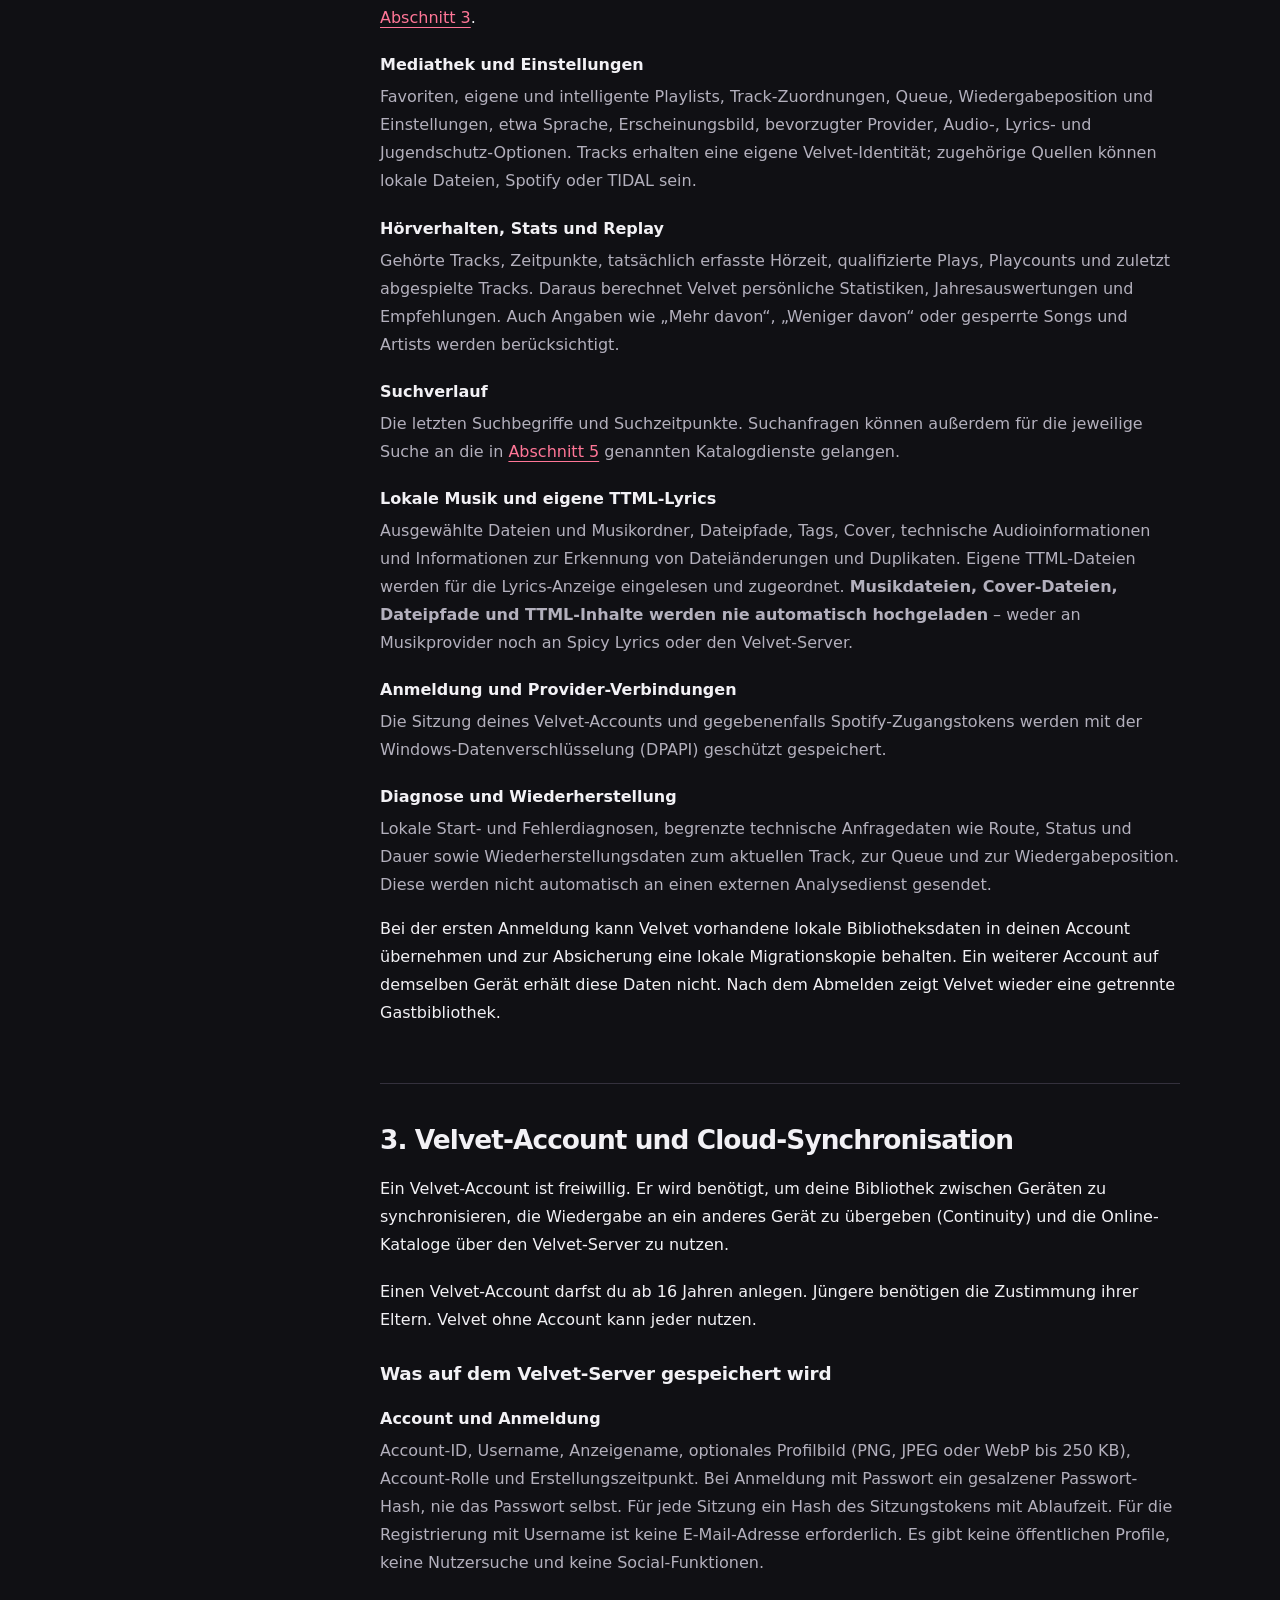
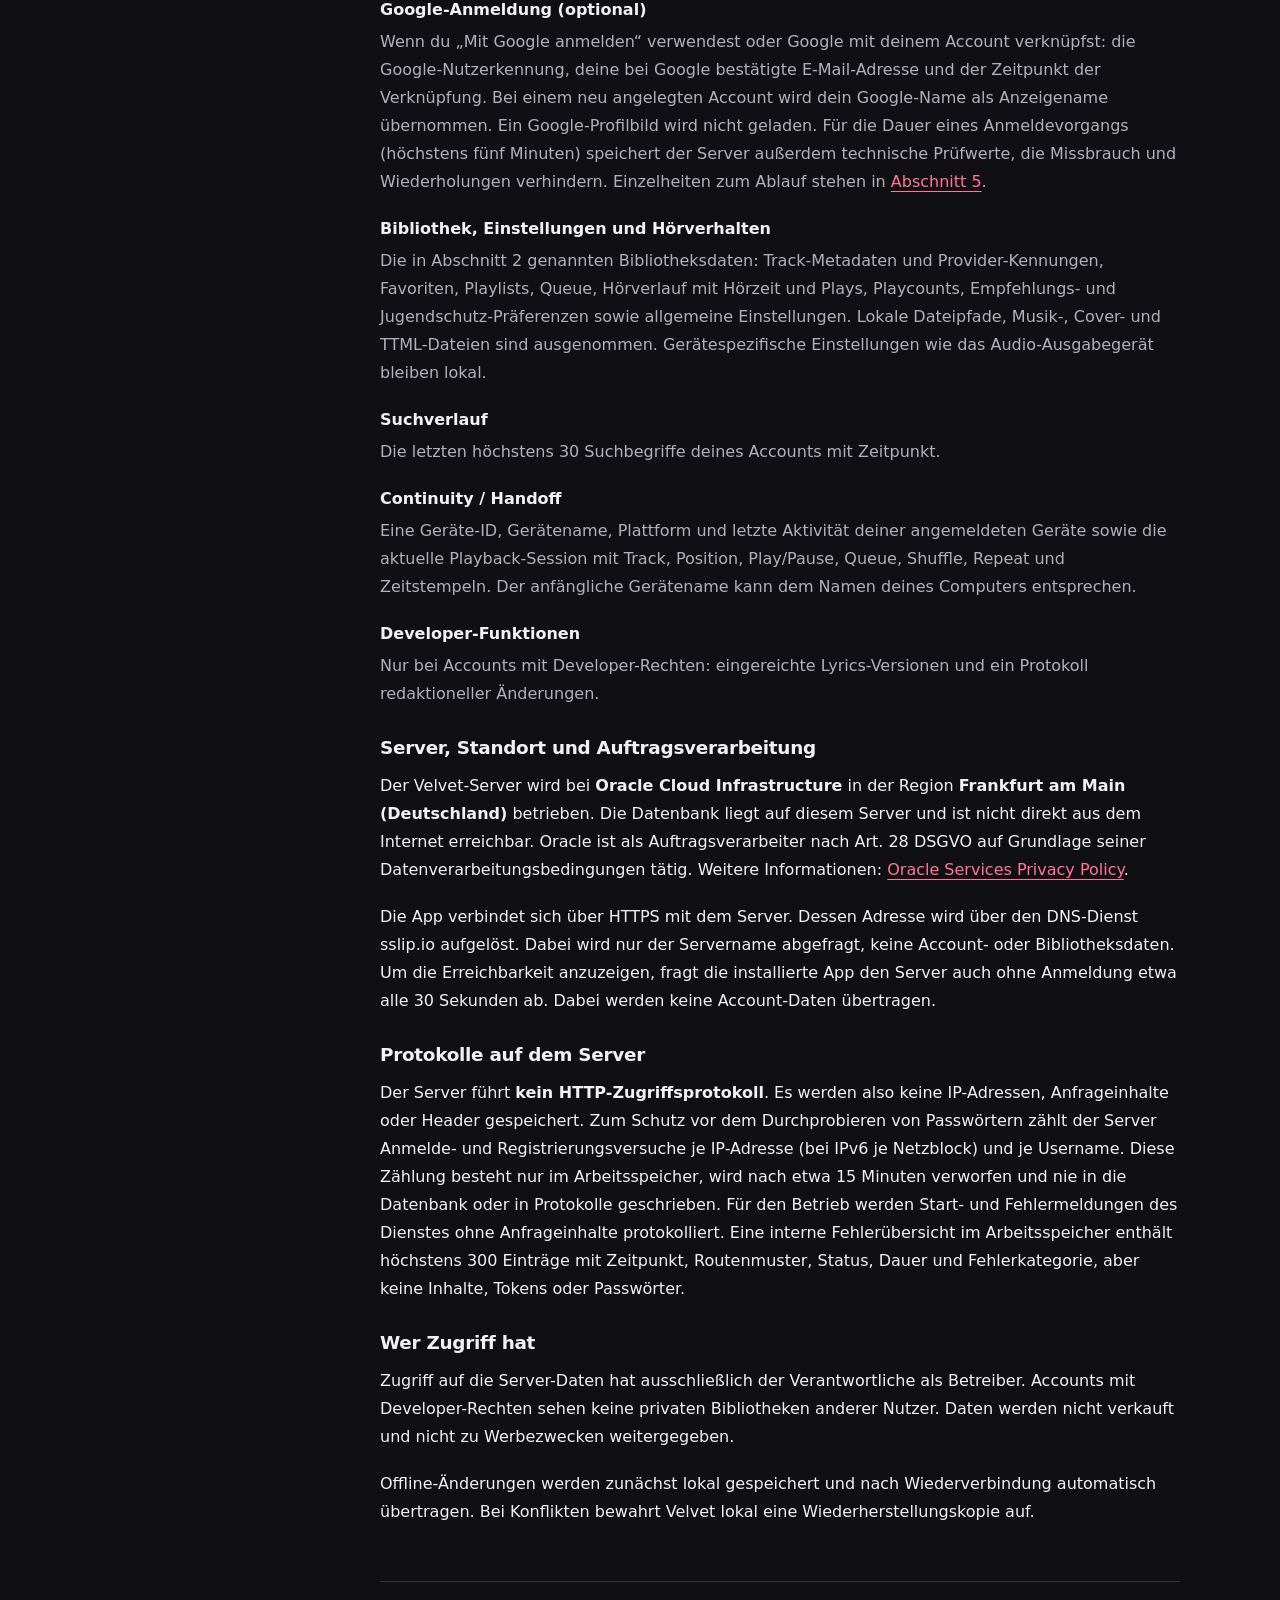
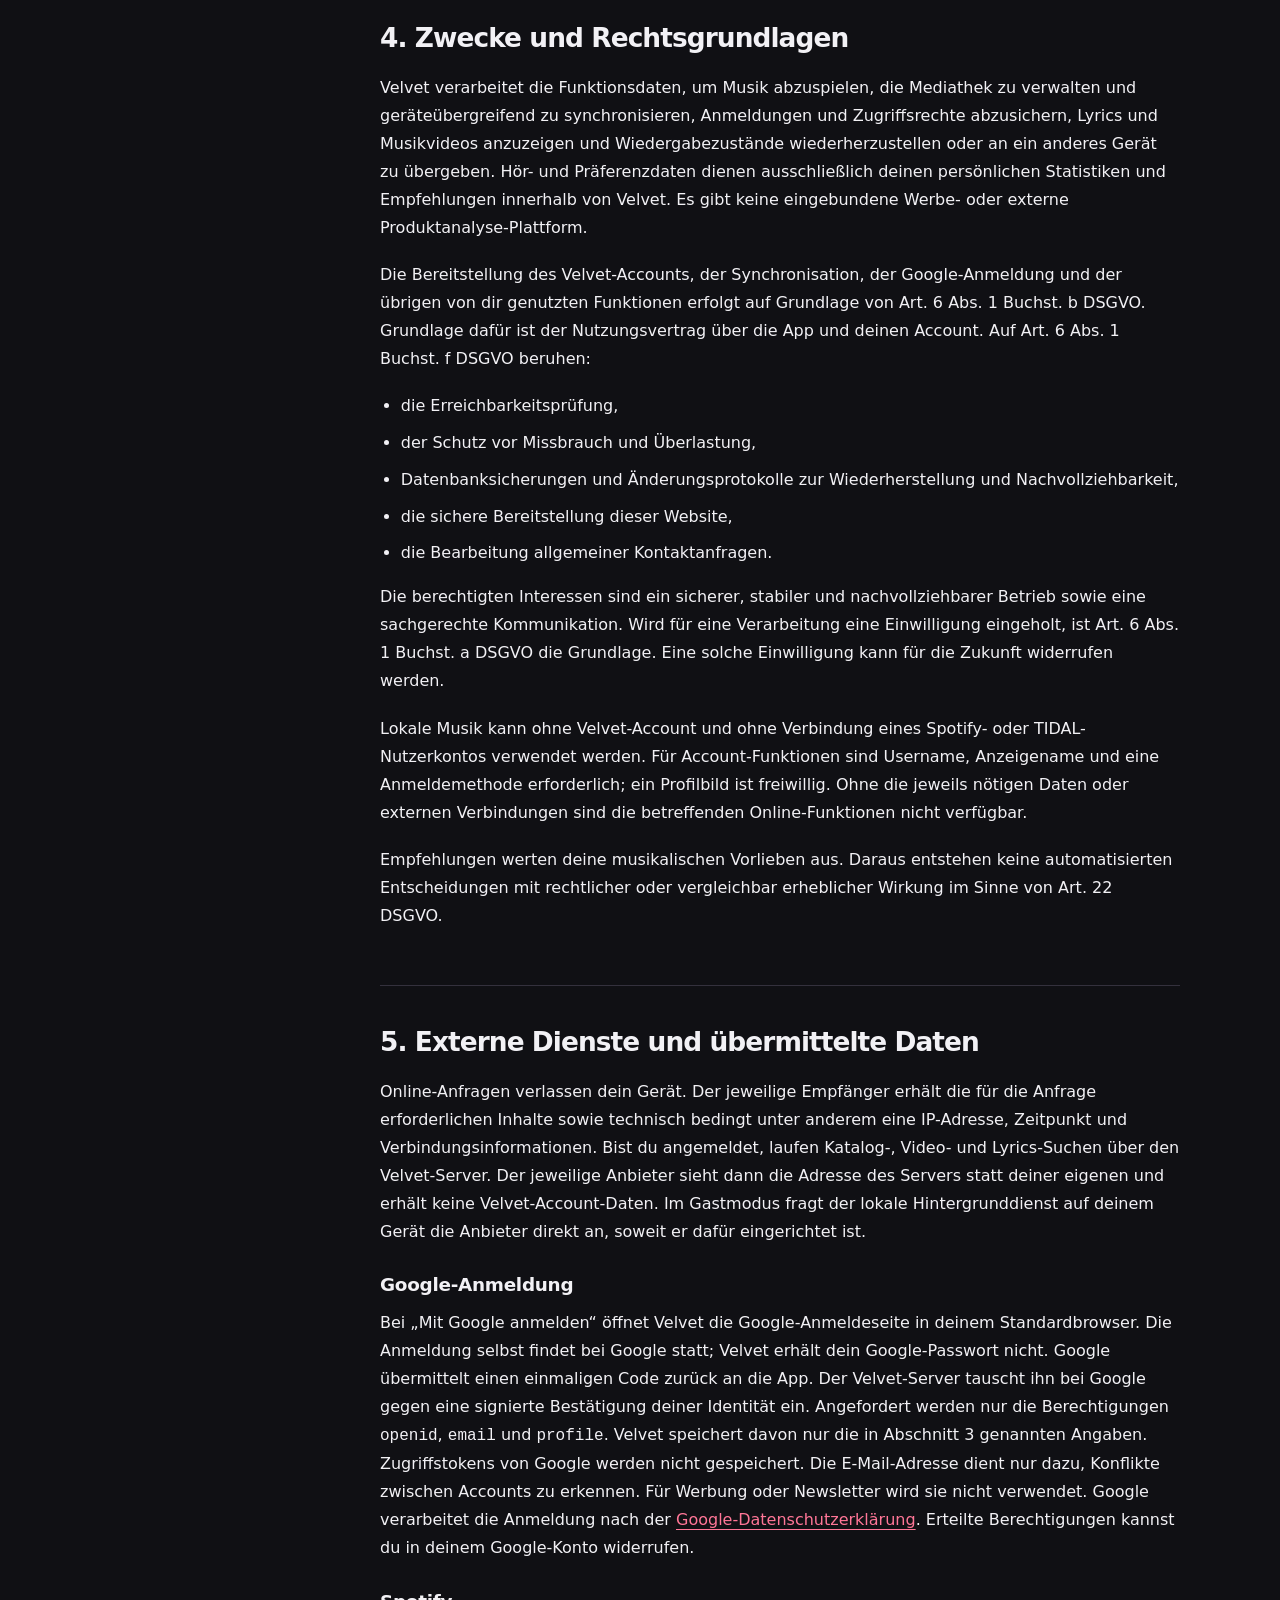
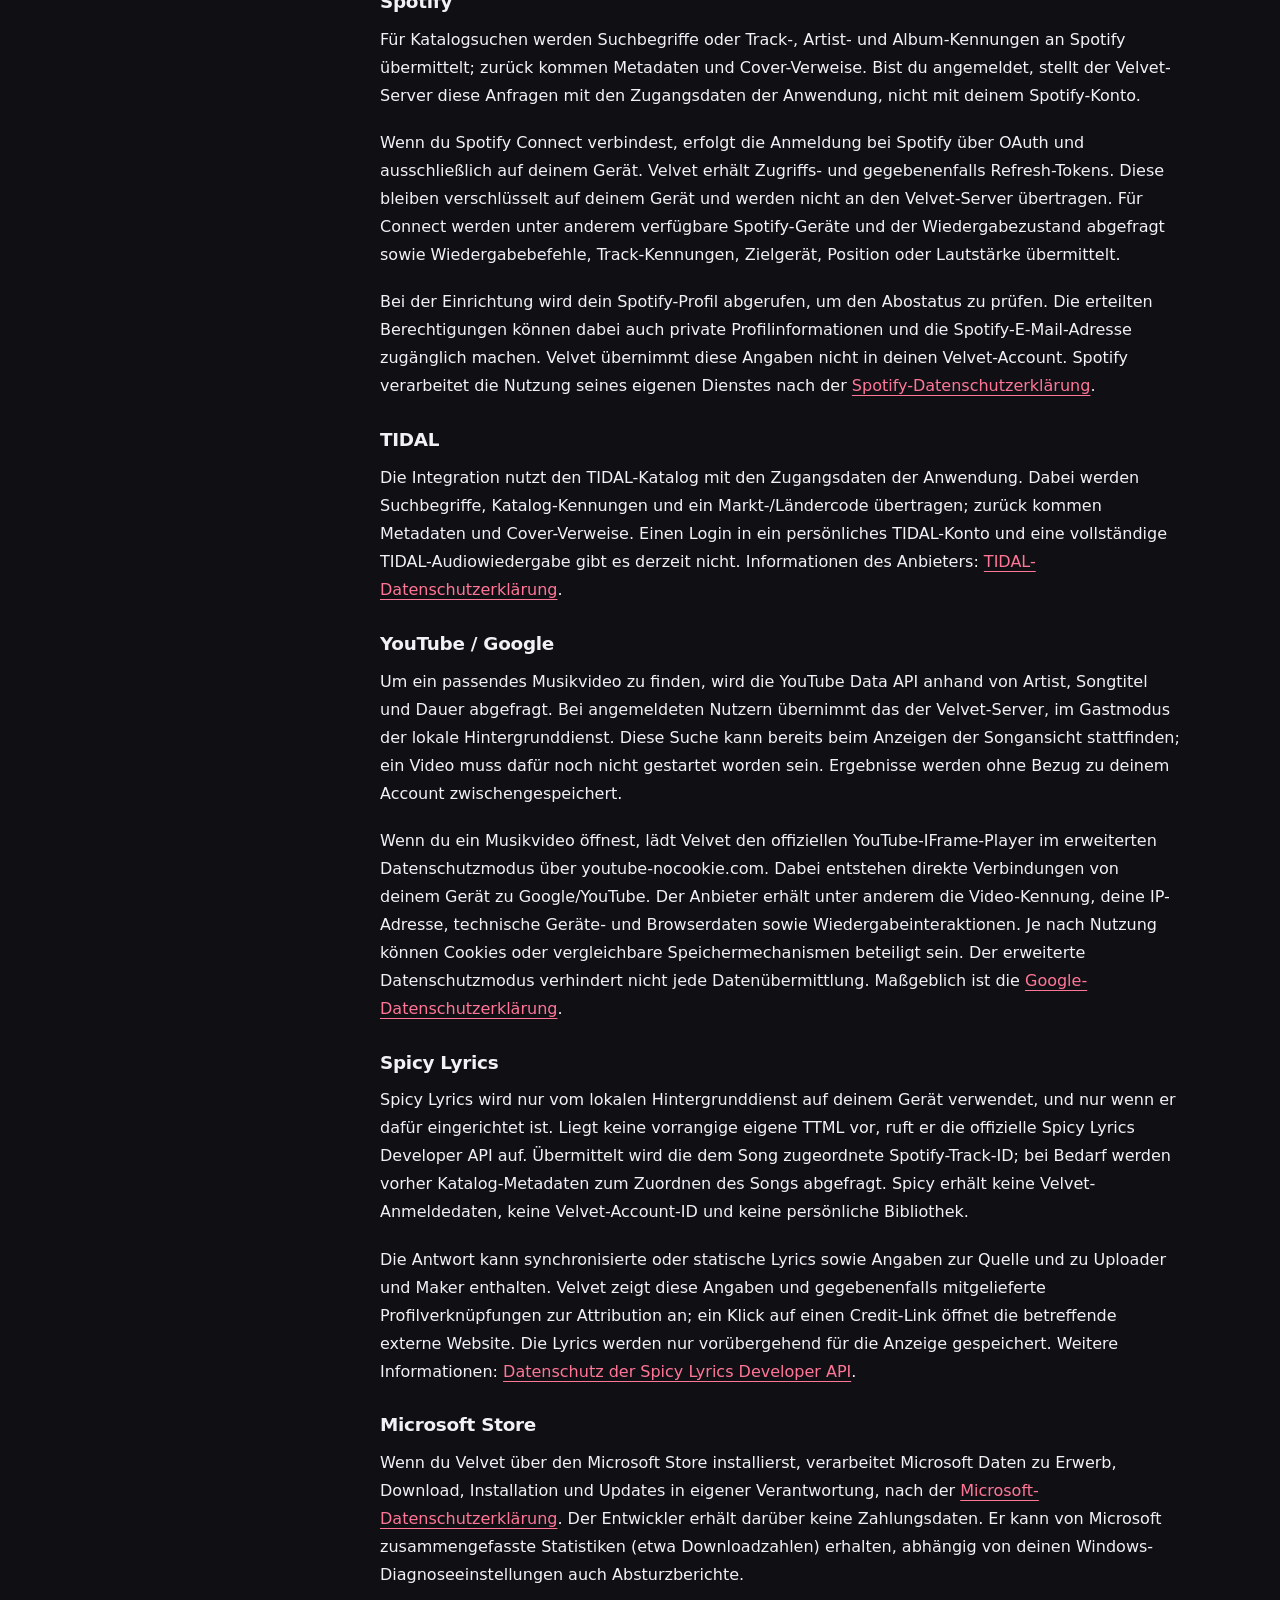
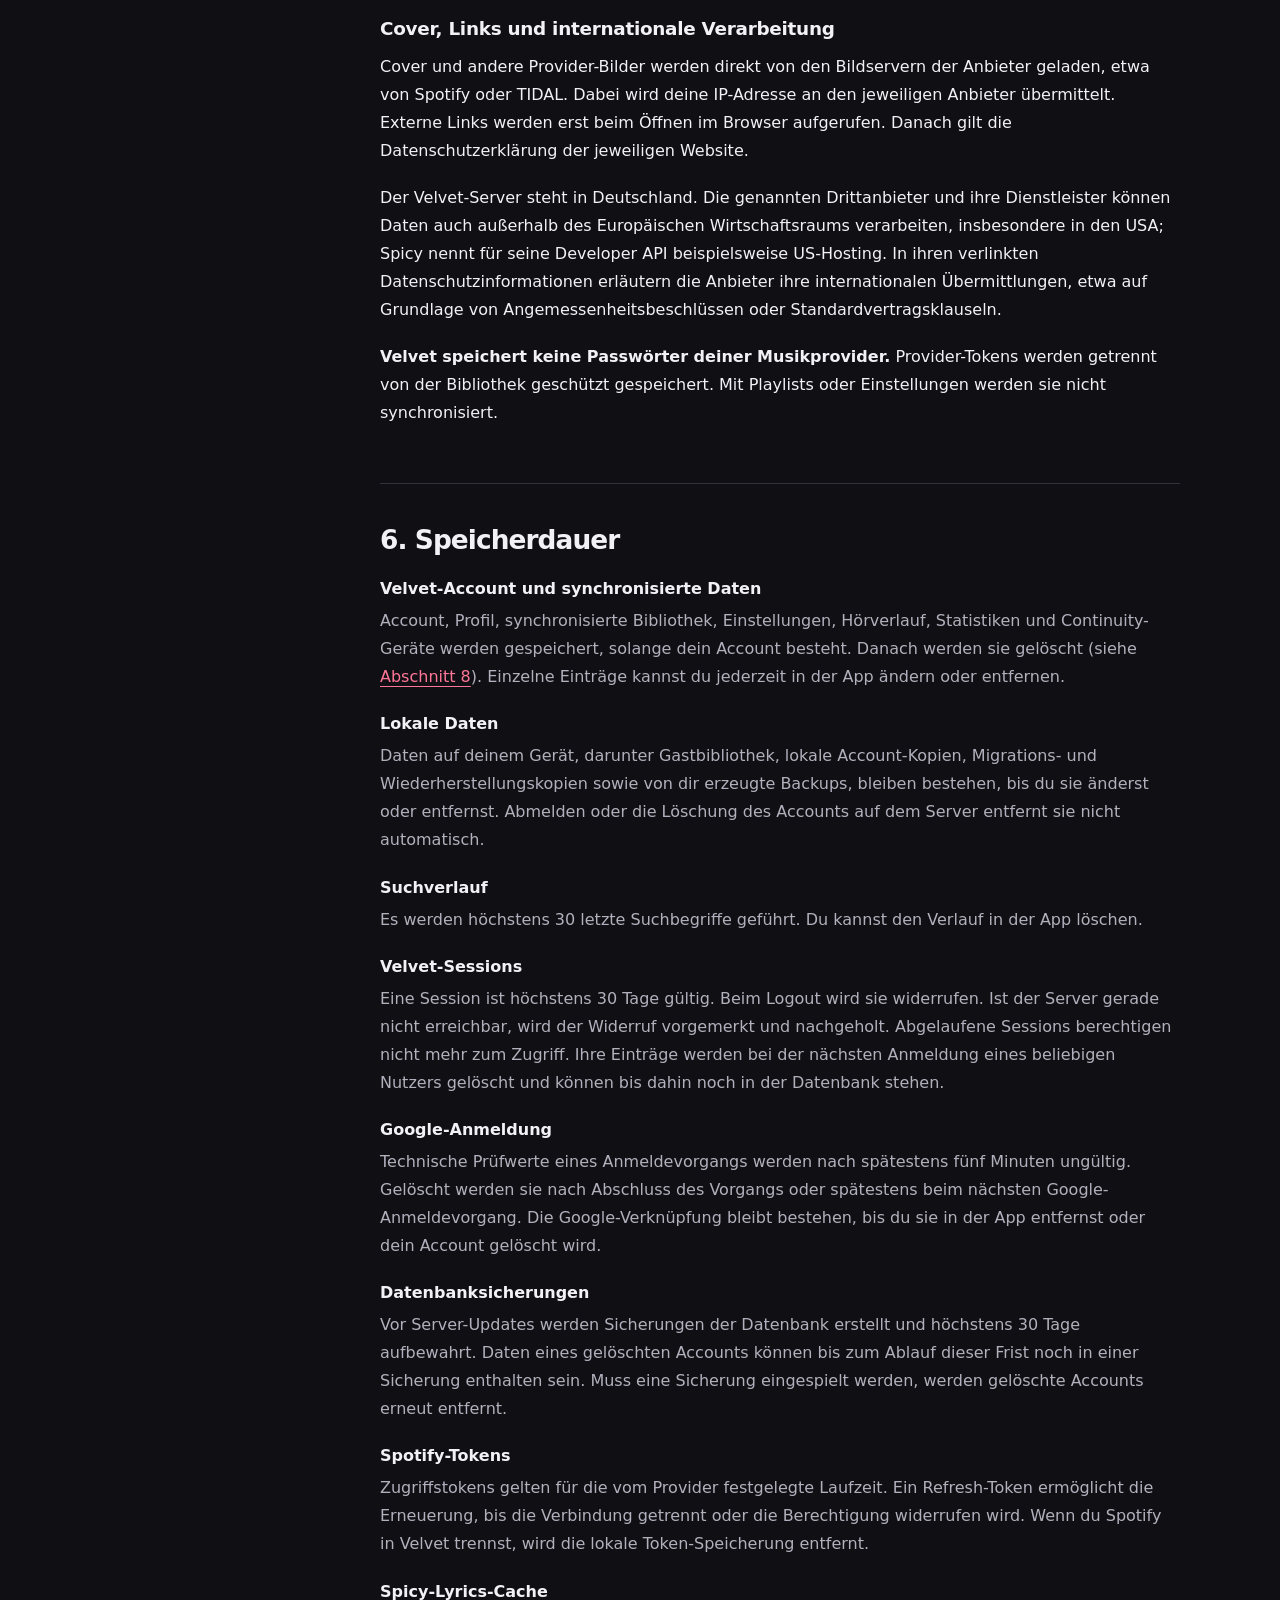
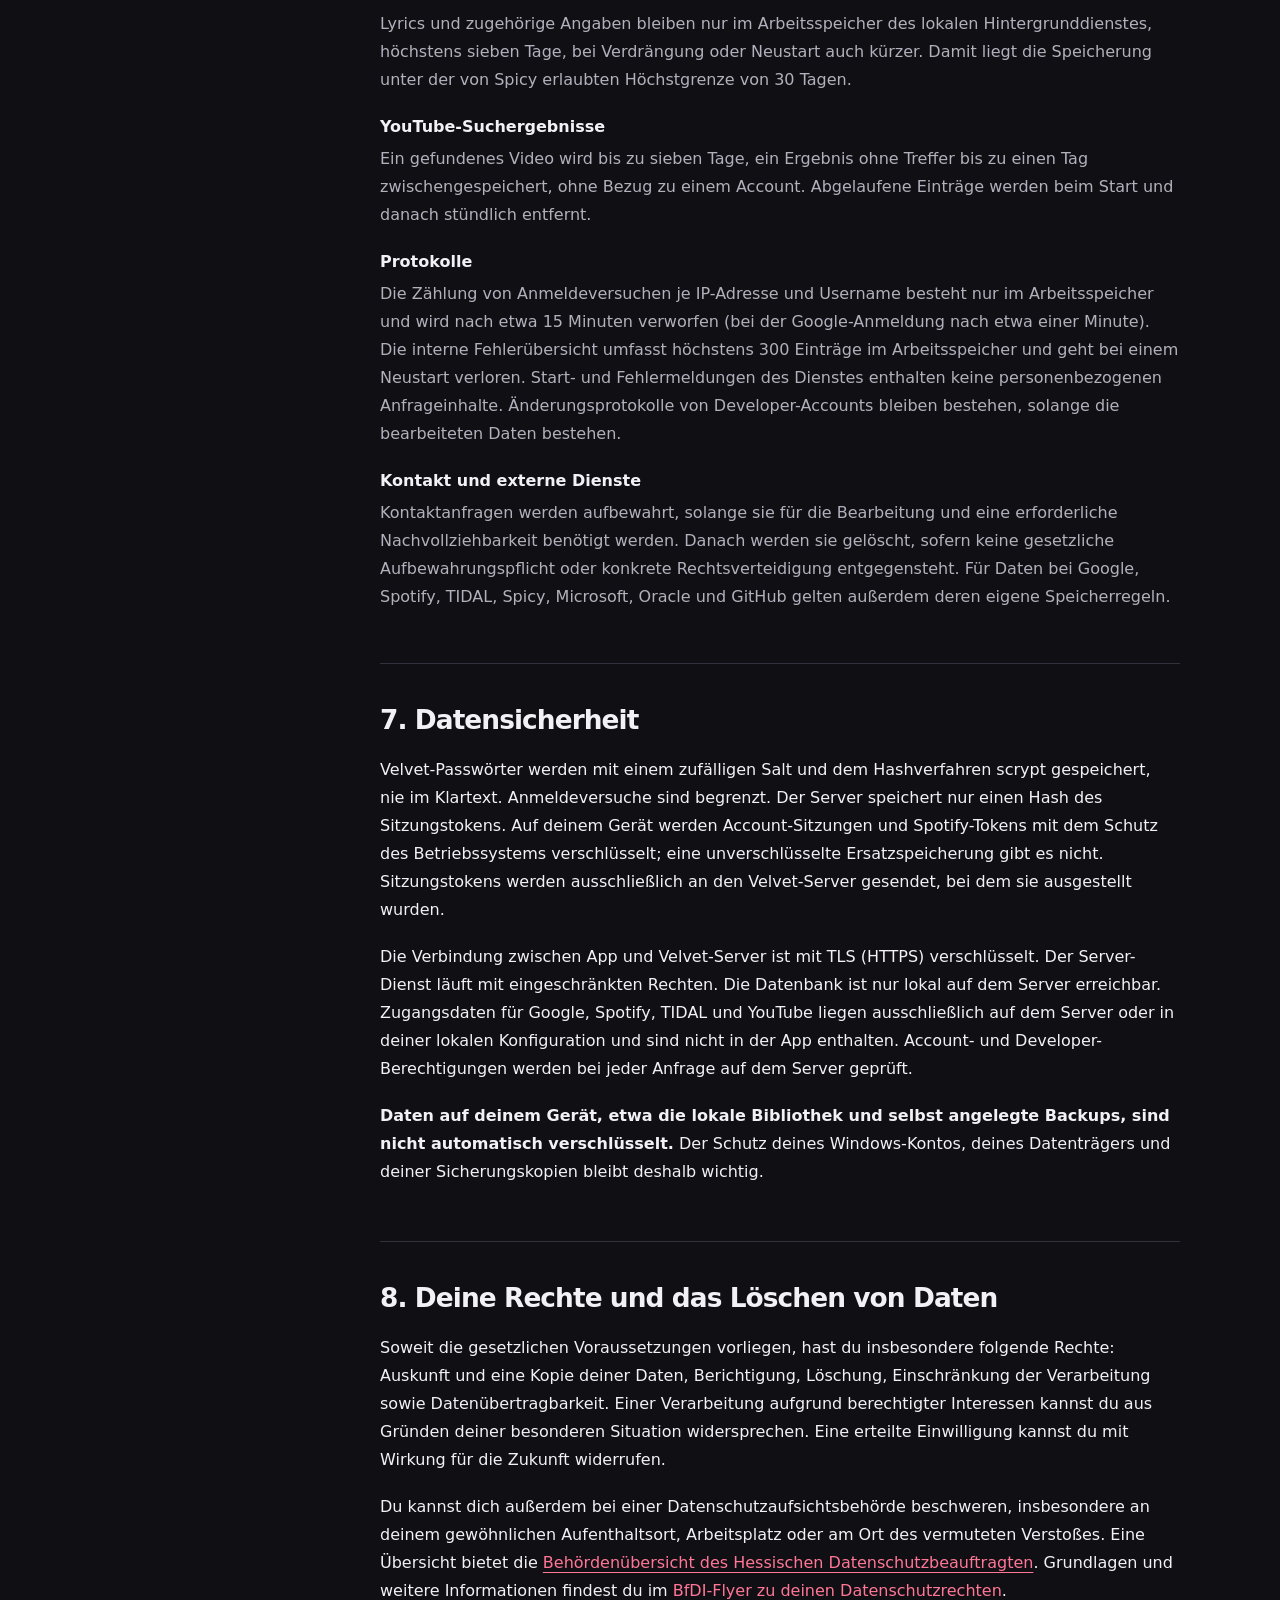
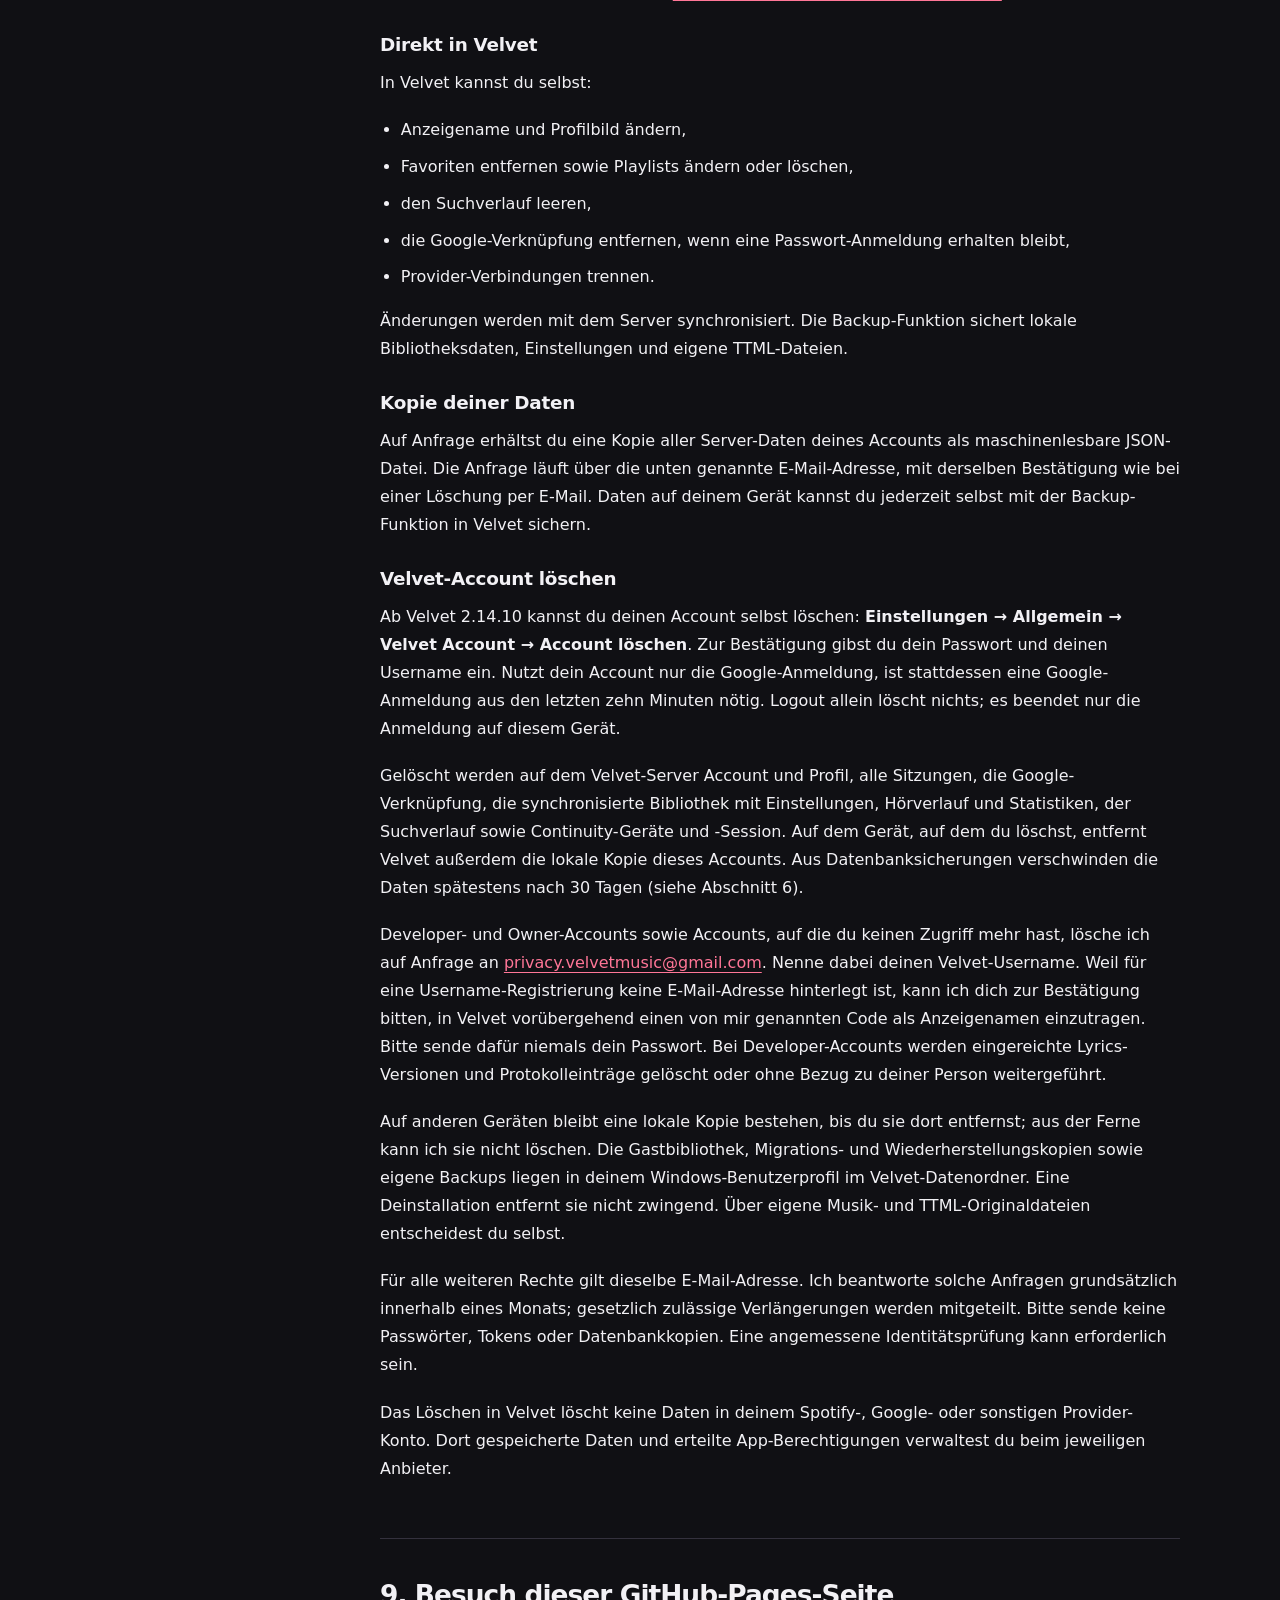
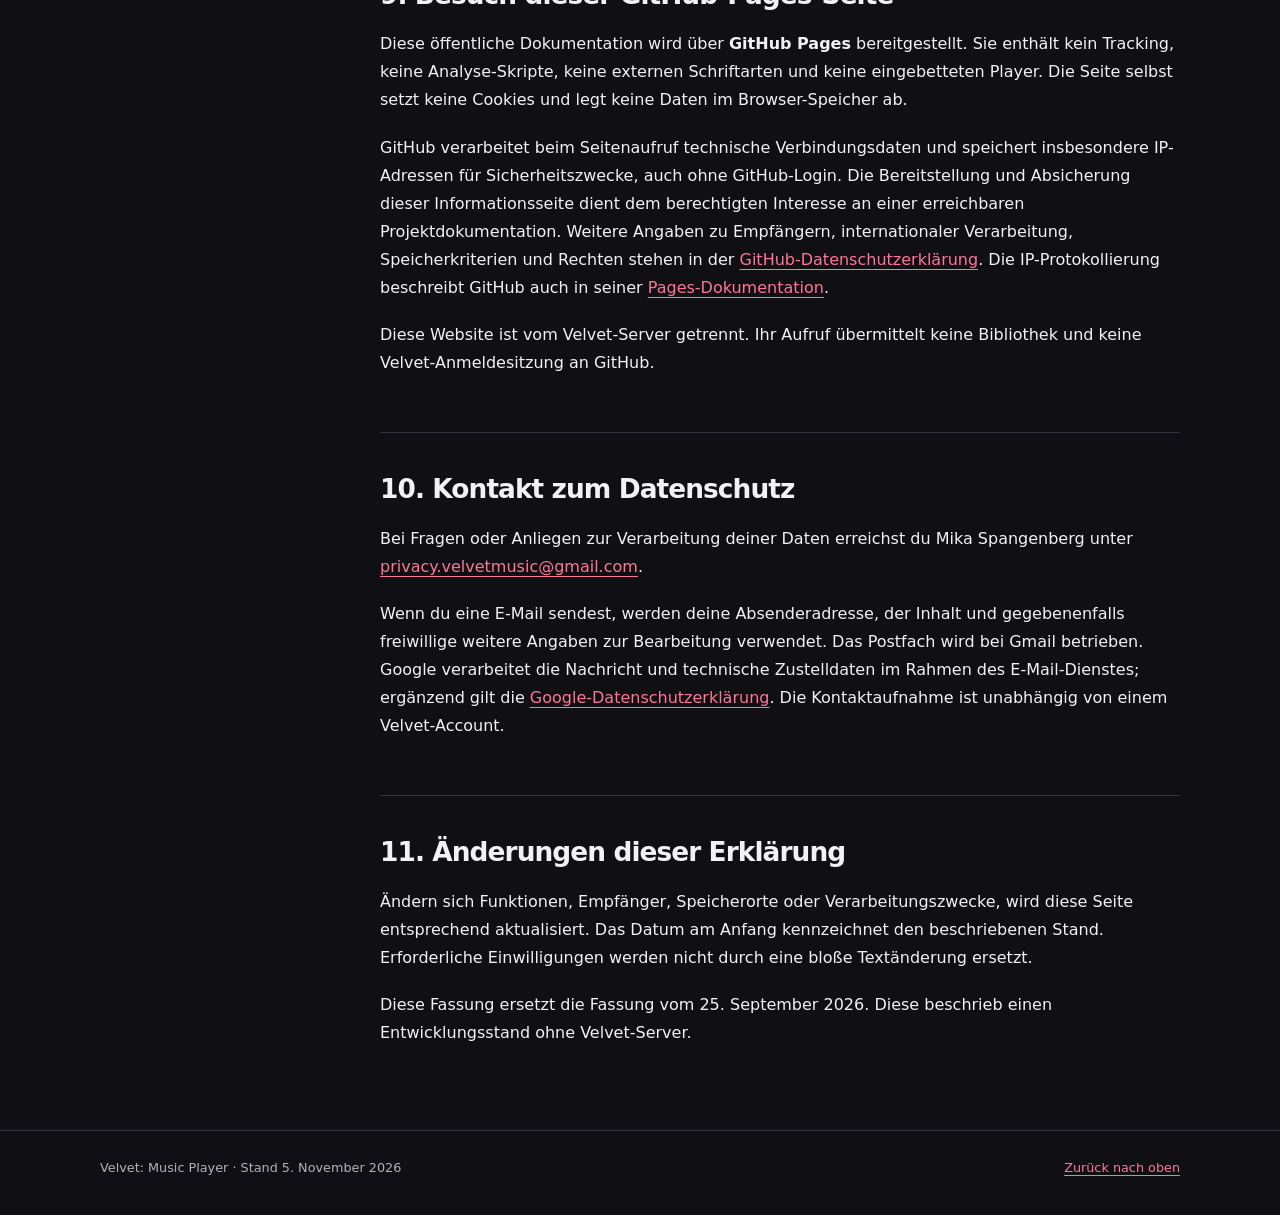
==== commit 84a17304: "Describe in-app account deletion from Velvet 2.14.10 Users can delete their account under Settings >" ====
--- a/docs/privacy/index.html
+++ b/docs/privacy/index.html
@@ -163,13 +163,13 @@
 <p>Änderungen werden mit dem Server synchronisiert. Die Backup-Funktion sichert lokale Bibliotheksdaten, Einstellungen und eigene TTML-Dateien.</p>
 
 <h3>Kopie deiner Daten</h3>
-<p>Auf Anfrage erhältst du eine Kopie aller Server-Daten deines Accounts als maschinenlesbare JSON-Datei. Die Anfrage läuft über die unten genannte E-Mail-Adresse, mit derselben Bestätigung wie bei einer Löschung. Daten auf deinem Gerät kannst du jederzeit selbst mit der Backup-Funktion in Velvet sichern.</p>
+<p>Auf Anfrage erhältst du eine Kopie aller Server-Daten deines Accounts als maschinenlesbare JSON-Datei. Die Anfrage läuft über die unten genannte E-Mail-Adresse, mit derselben Bestätigung wie bei einer Löschung per E-Mail. Daten auf deinem Gerät kannst du jederzeit selbst mit der Backup-Funktion in Velvet sichern.</p>
 
 <h3>Velvet-Account löschen</h3>
-<p><strong>Derzeit gibt es in der App noch keinen „Account löschen“-Button.</strong> Logout beendet nur die Anmeldung auf diesem Gerät. Um deinen Account und alle zugehörigen Server-Daten löschen zu lassen, schreibe an <a href="mailto:privacy.velvetmusic@gmail.com">privacy.velvetmusic@gmail.com</a> und nenne deinen Velvet-Username.</p>
-<p>Weil für eine Username-Registrierung keine E-Mail-Adresse hinterlegt ist, kann ich dich zur Bestätigung bitten, in Velvet vorübergehend einen von mir genannten Code als Anzeigenamen einzutragen. Bitte sende dafür niemals dein Passwort.</p>
-<p>Gelöscht werden Account und Profil, alle Sitzungen, die Google-Verknüpfung, die synchronisierte Bibliothek mit Einstellungen, Hörverlauf und Statistiken, der Suchverlauf sowie Continuity-Geräte und -Session. Bei Developer-Accounts werden eingereichte Lyrics-Versionen und Protokolleinträge gelöscht oder ohne Bezug zu deiner Person weitergeführt. Aus Datenbanksicherungen verschwinden die Daten spätestens nach 30 Tagen (siehe Abschnitt 6).</p>
-<p>Daten auf deinem Gerät kann ich nicht aus der Ferne löschen. Lokale Account-Kopien, die Gastbibliothek, Migrations- und Wiederherstellungskopien sowie eigene Backups liegen in deinem Windows-Benutzerprofil im Velvet-Datenordner. Eine Deinstallation entfernt sie nicht zwingend. Über eigene Musik- und TTML-Originaldateien entscheidest du selbst.</p>
+<p>Ab Velvet 2.14.10 kannst du deinen Account selbst löschen: <strong>Einstellungen → Allgemein → Velvet Account → Account löschen</strong>. Zur Bestätigung gibst du dein Passwort und deinen Username ein. Nutzt dein Account nur die Google-Anmeldung, ist stattdessen eine Google-Anmeldung aus den letzten zehn Minuten nötig. Logout allein löscht nichts; es beendet nur die Anmeldung auf diesem Gerät.</p>
+<p>Gelöscht werden auf dem Velvet-Server Account und Profil, alle Sitzungen, die Google-Verknüpfung, die synchronisierte Bibliothek mit Einstellungen, Hörverlauf und Statistiken, der Suchverlauf sowie Continuity-Geräte und -Session. Auf dem Gerät, auf dem du löschst, entfernt Velvet außerdem die lokale Kopie dieses Accounts. Aus Datenbanksicherungen verschwinden die Daten spätestens nach 30 Tagen (siehe Abschnitt 6).</p>
+<p>Developer- und Owner-Accounts sowie Accounts, auf die du keinen Zugriff mehr hast, lösche ich auf Anfrage an <a href="mailto:privacy.velvetmusic@gmail.com">privacy.velvetmusic@gmail.com</a>. Nenne dabei deinen Velvet-Username. Weil für eine Username-Registrierung keine E-Mail-Adresse hinterlegt ist, kann ich dich zur Bestätigung bitten, in Velvet vorübergehend einen von mir genannten Code als Anzeigenamen einzutragen. Bitte sende dafür niemals dein Passwort. Bei Developer-Accounts werden eingereichte Lyrics-Versionen und Protokolleinträge gelöscht oder ohne Bezug zu deiner Person weitergeführt.</p>
+<p>Auf anderen Geräten bleibt eine lokale Kopie bestehen, bis du sie dort entfernst; aus der Ferne kann ich sie nicht löschen. Die Gastbibliothek, Migrations- und Wiederherstellungskopien sowie eigene Backups liegen in deinem Windows-Benutzerprofil im Velvet-Datenordner. Eine Deinstallation entfernt sie nicht zwingend. Über eigene Musik- und TTML-Originaldateien entscheidest du selbst.</p>
 <p>Für alle weiteren Rechte gilt dieselbe E-Mail-Adresse. Ich beantworte solche Anfragen grundsätzlich innerhalb eines Monats; gesetzlich zulässige Verlängerungen werden mitgeteilt. Bitte sende keine Passwörter, Tokens oder Datenbankkopien. Eine angemessene Identitätsprüfung kann erforderlich sein.</p>
 <p>Das Löschen in Velvet löscht keine Daten in deinem Spotify-, Google- oder sonstigen Provider-Konto. Dort gespeicherte Daten und erteilte App-Berechtigungen verwaltest du beim jeweiligen Anbieter.</p>
 </section>
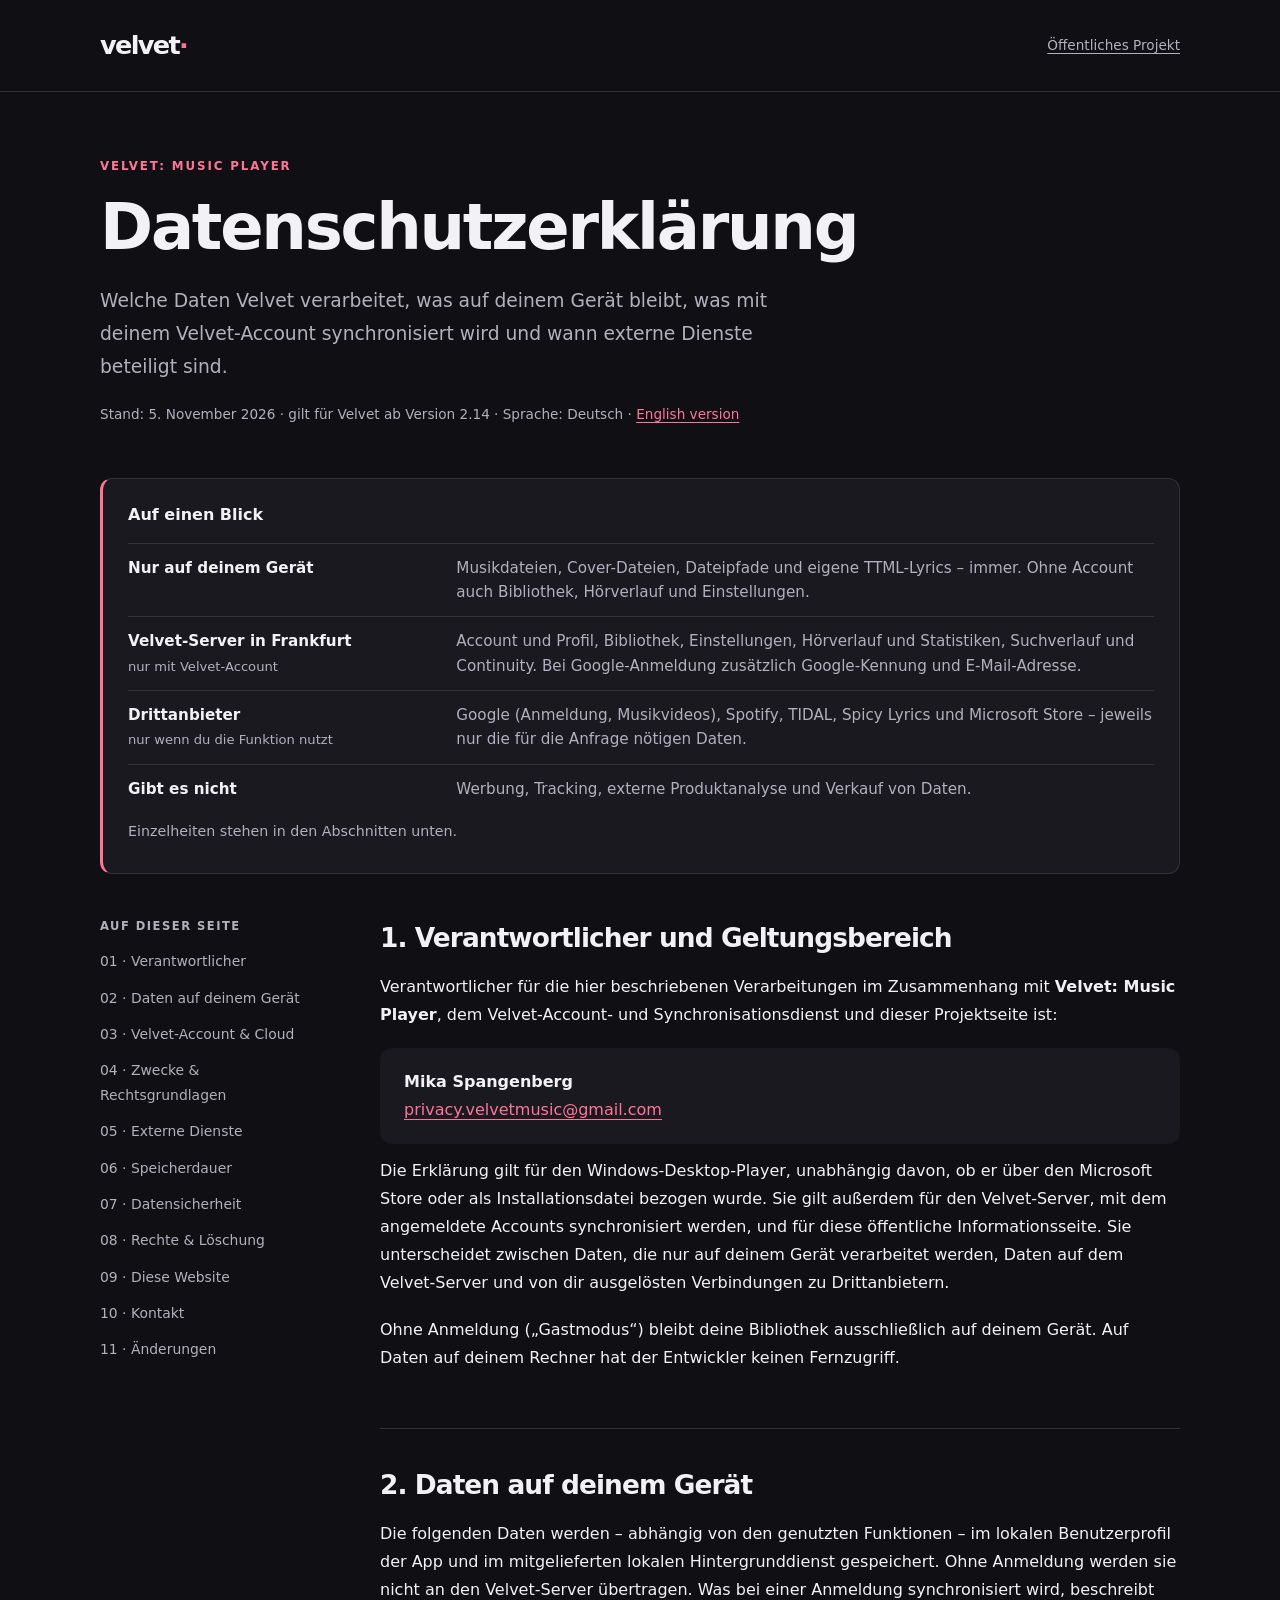
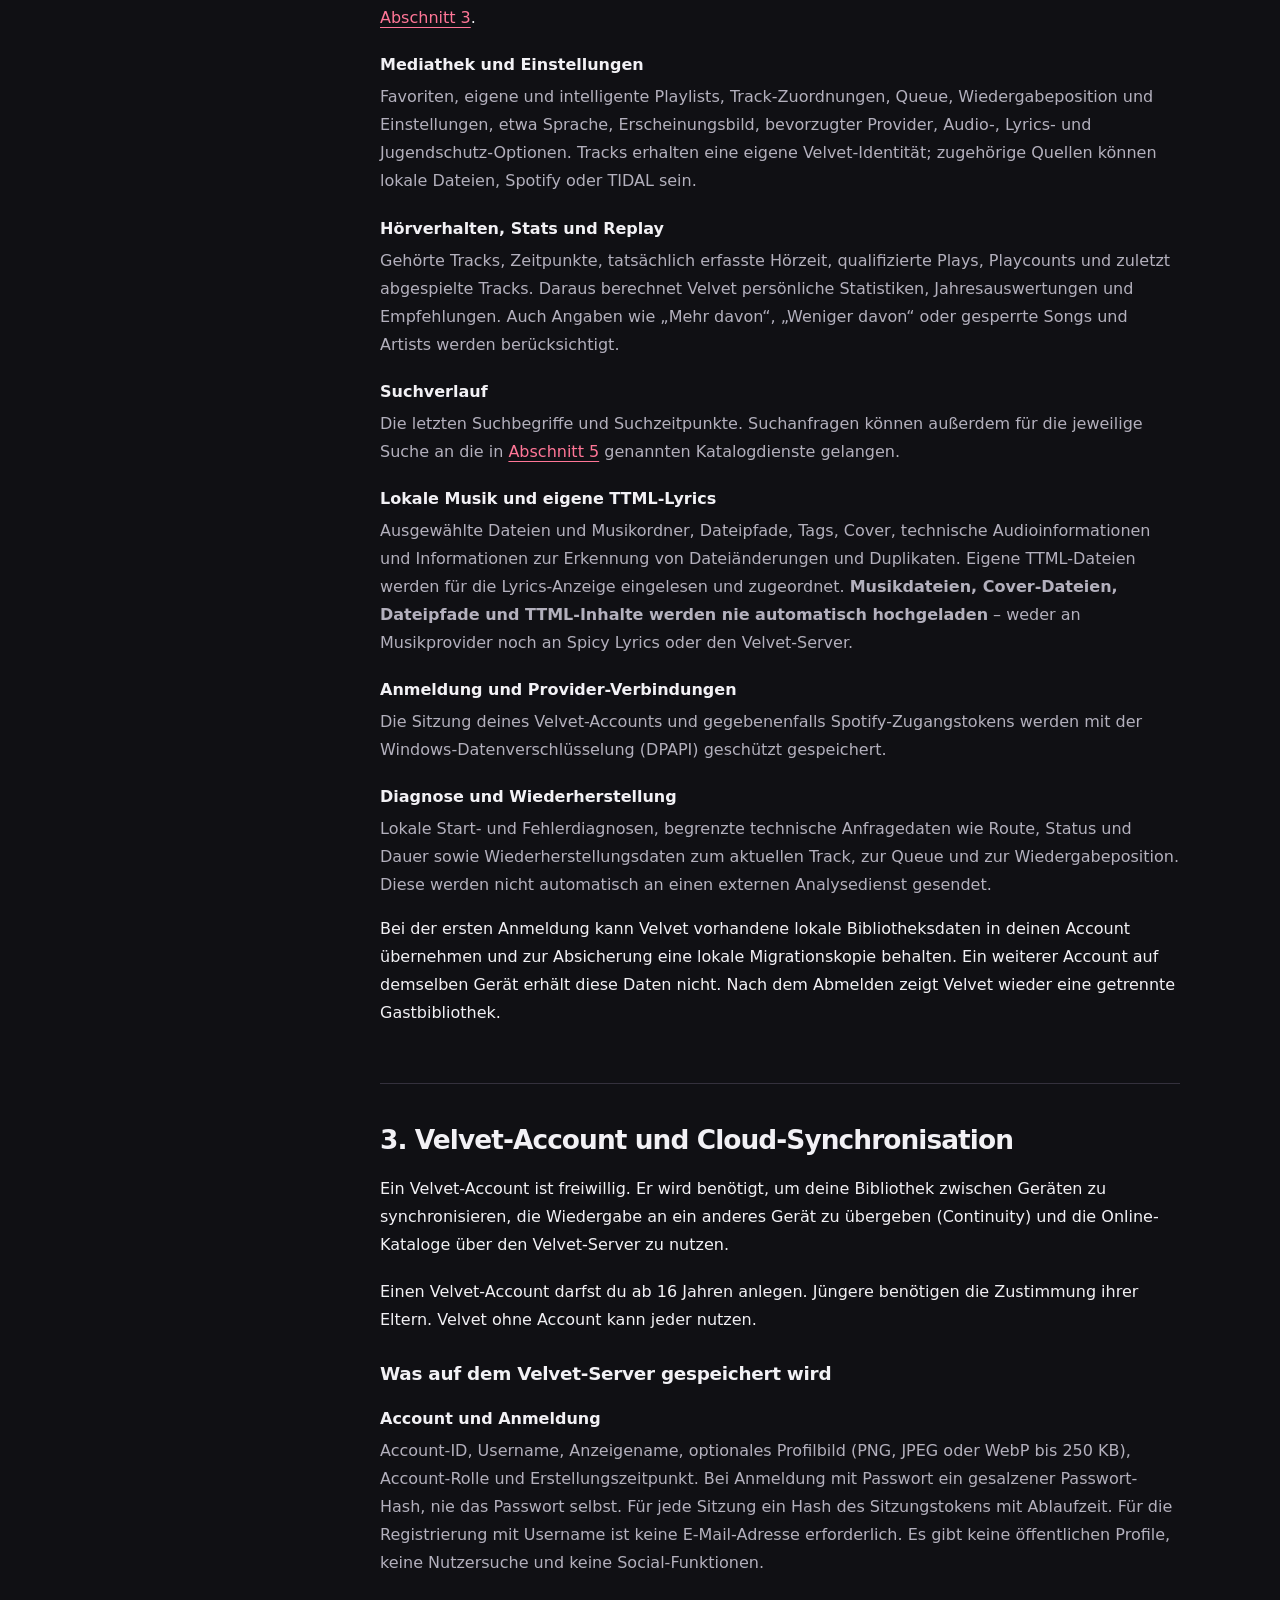
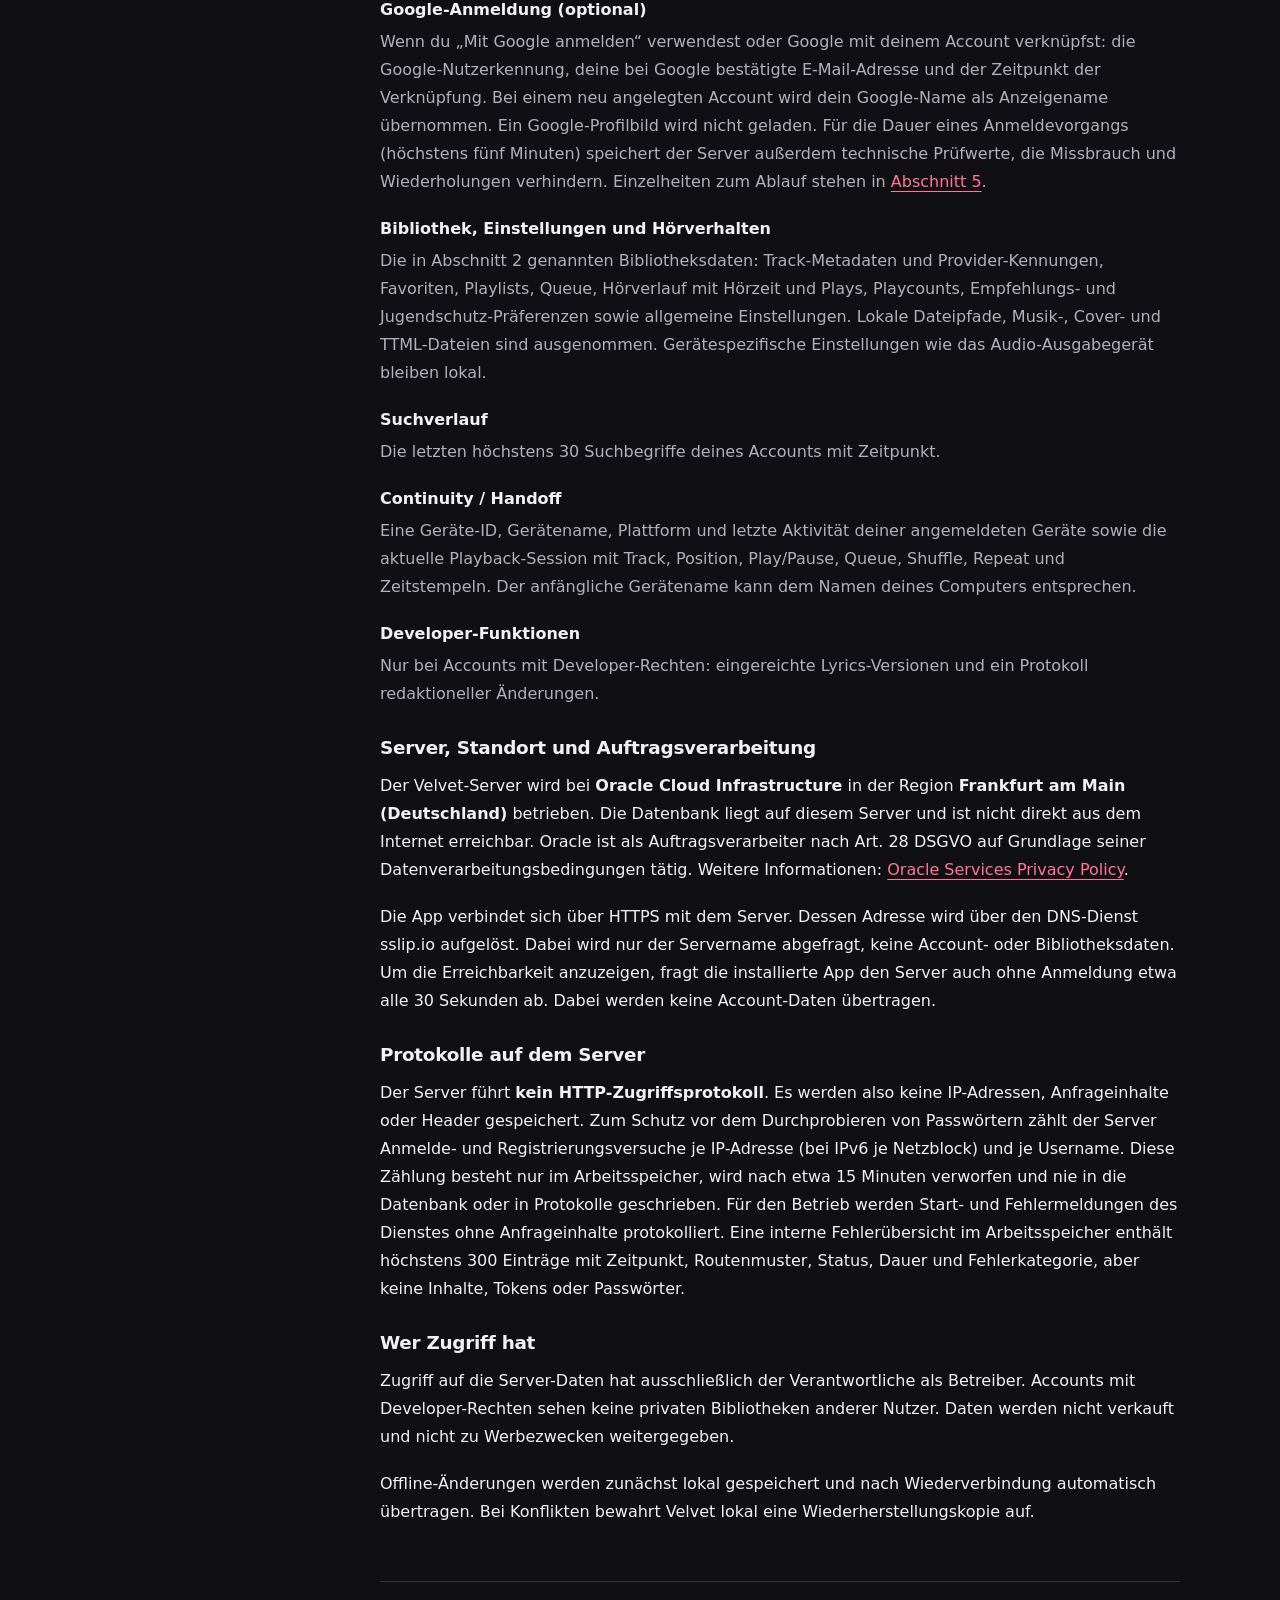
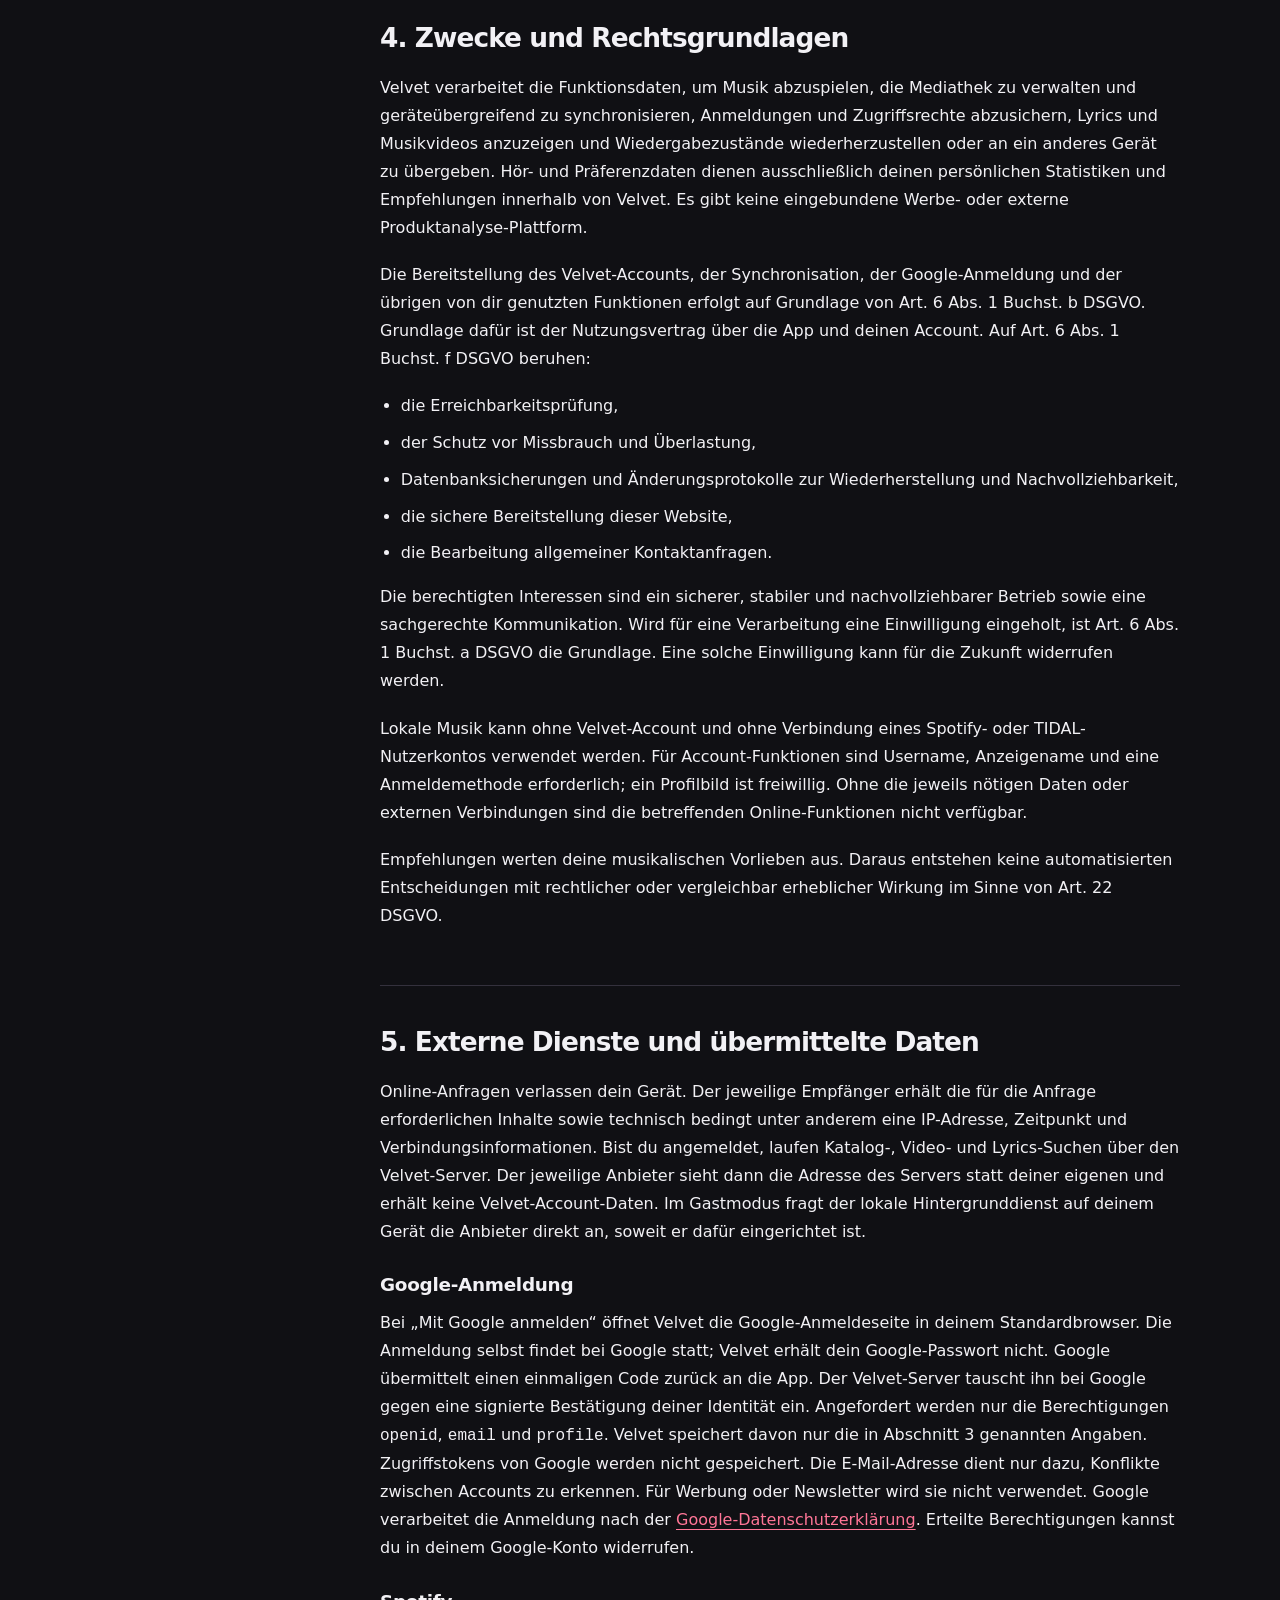
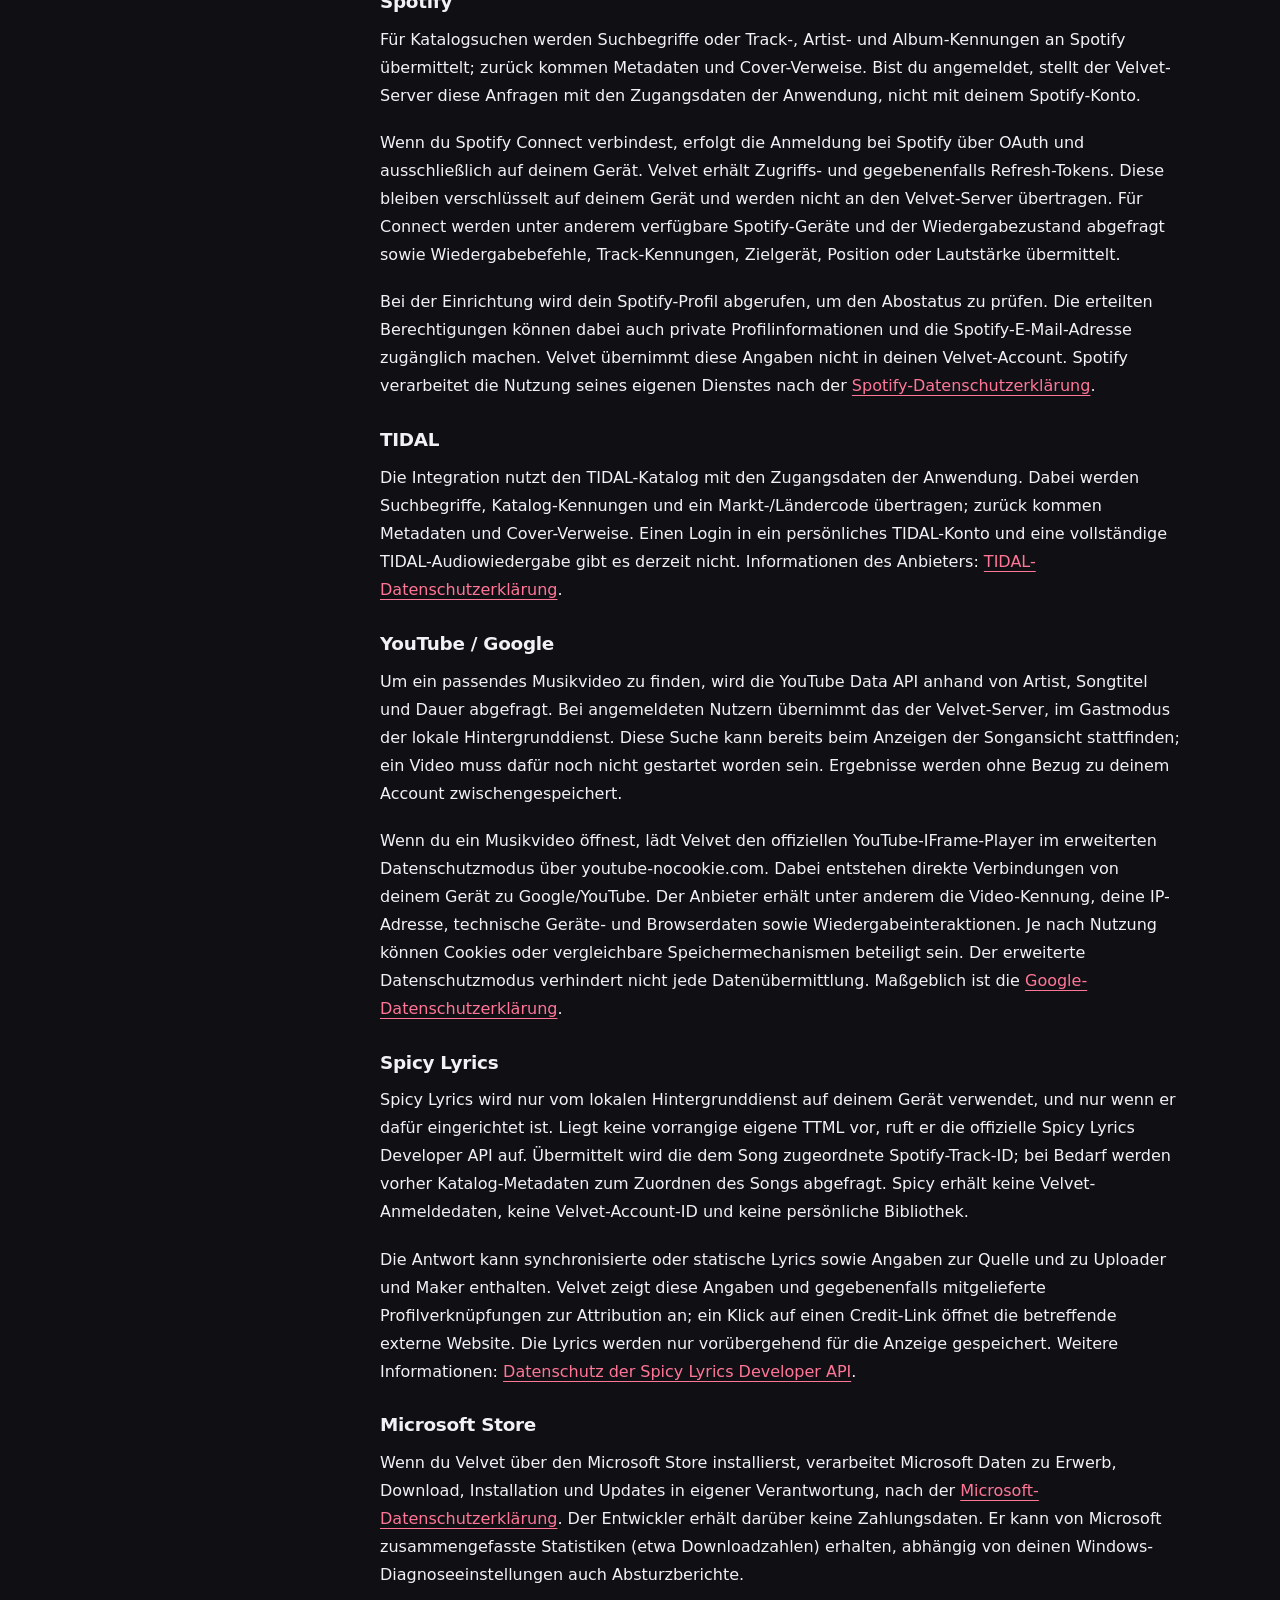
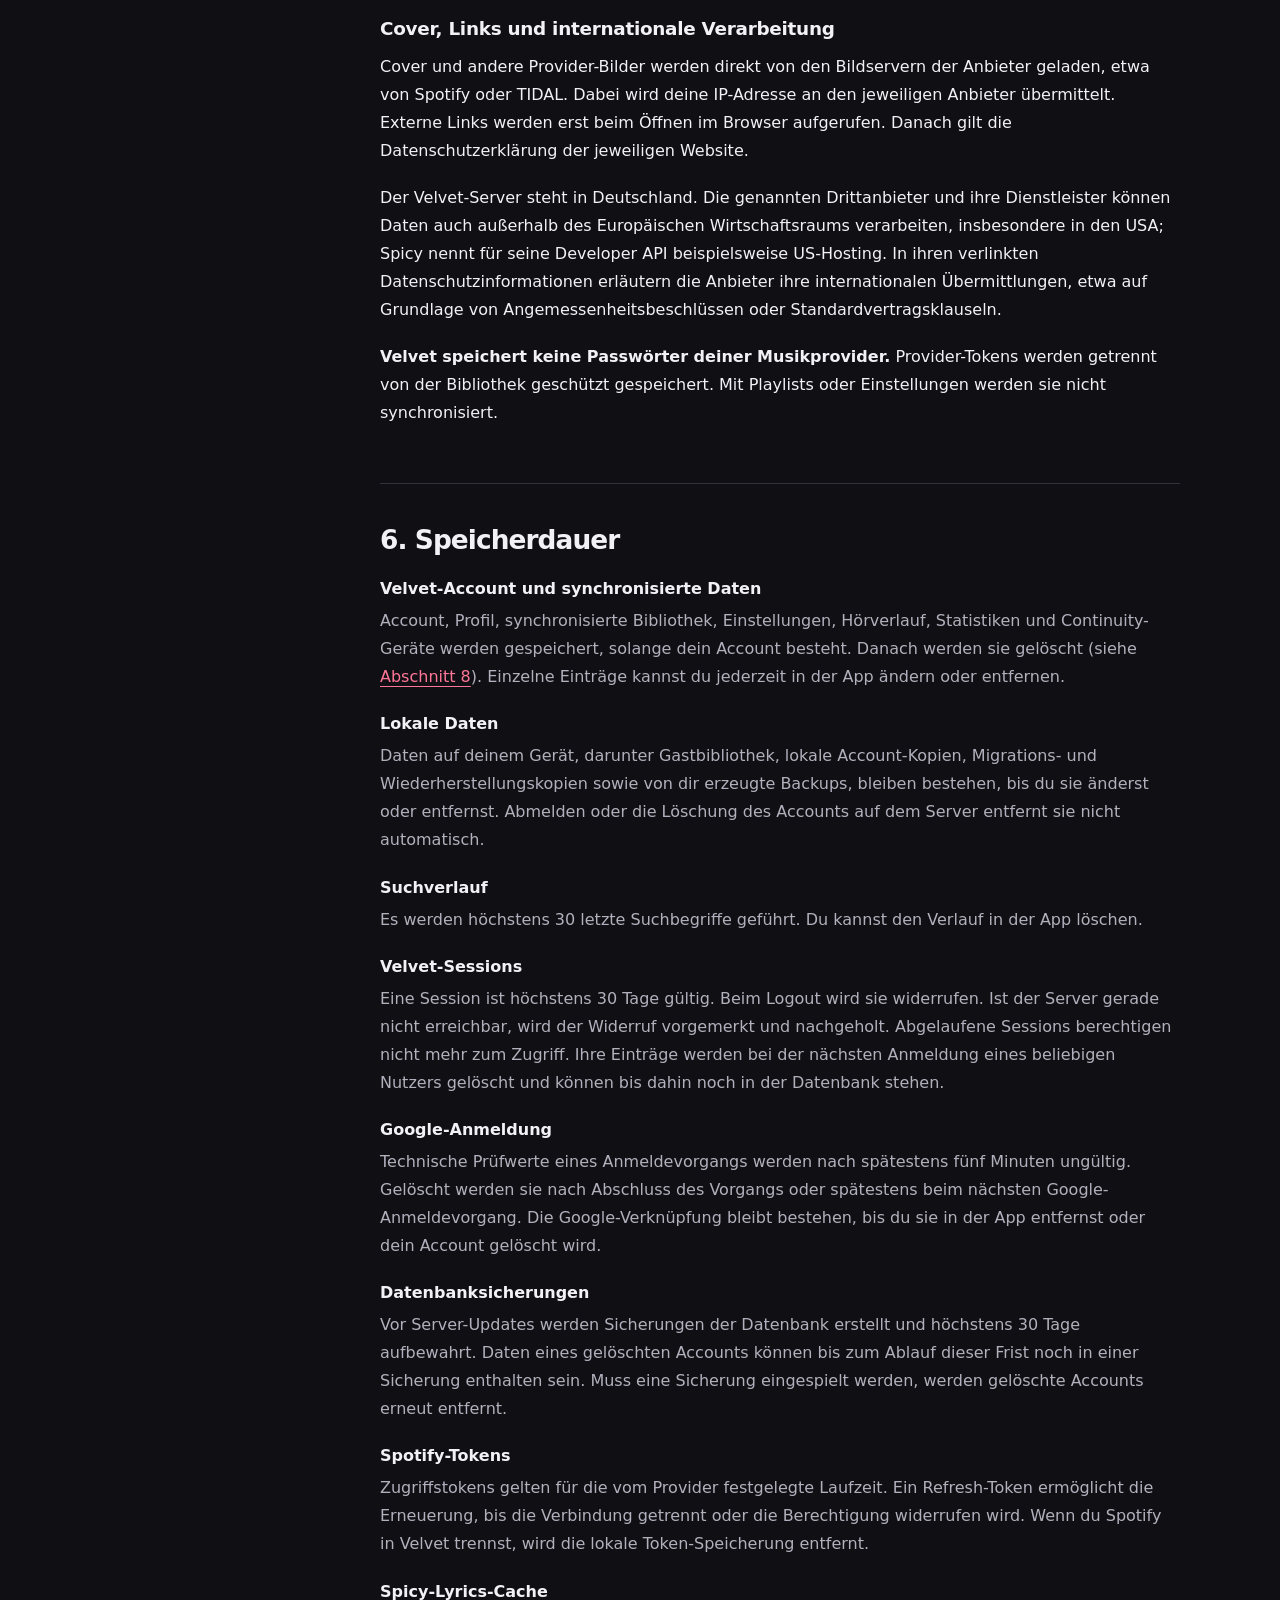
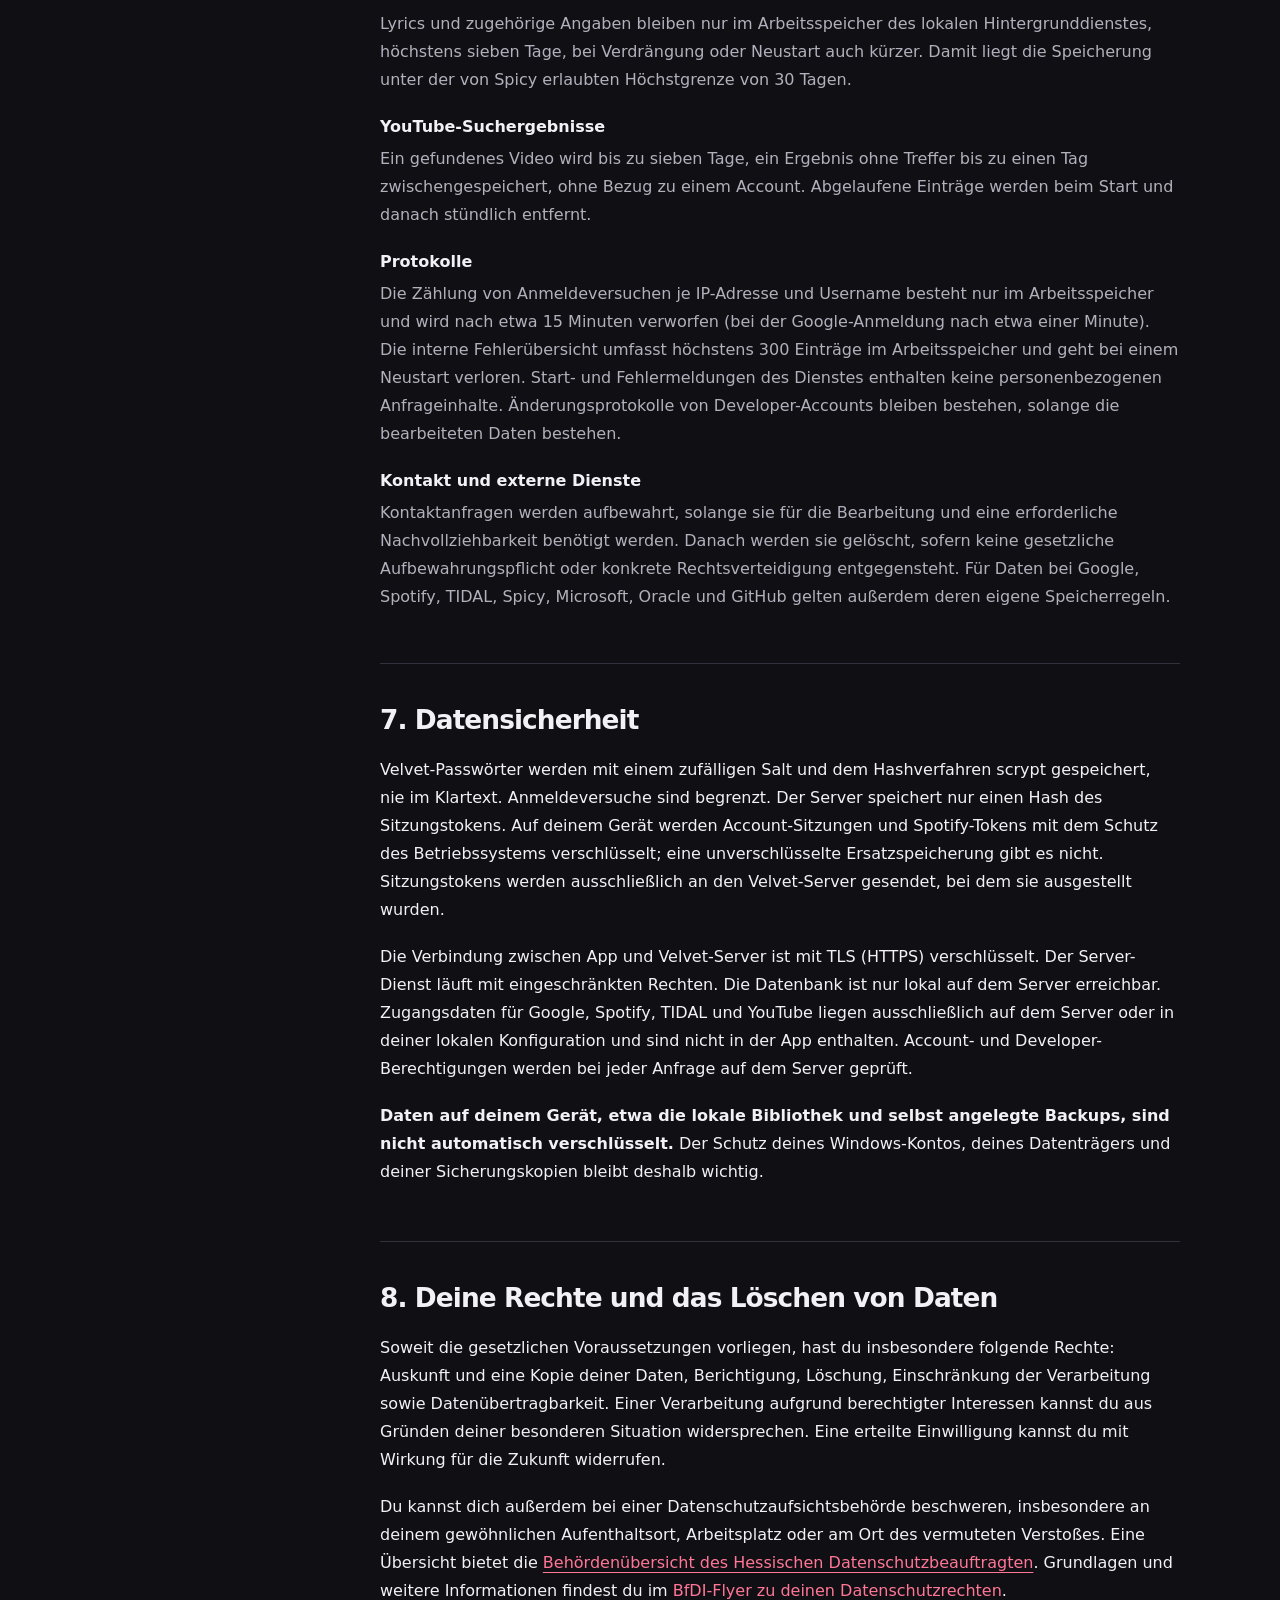
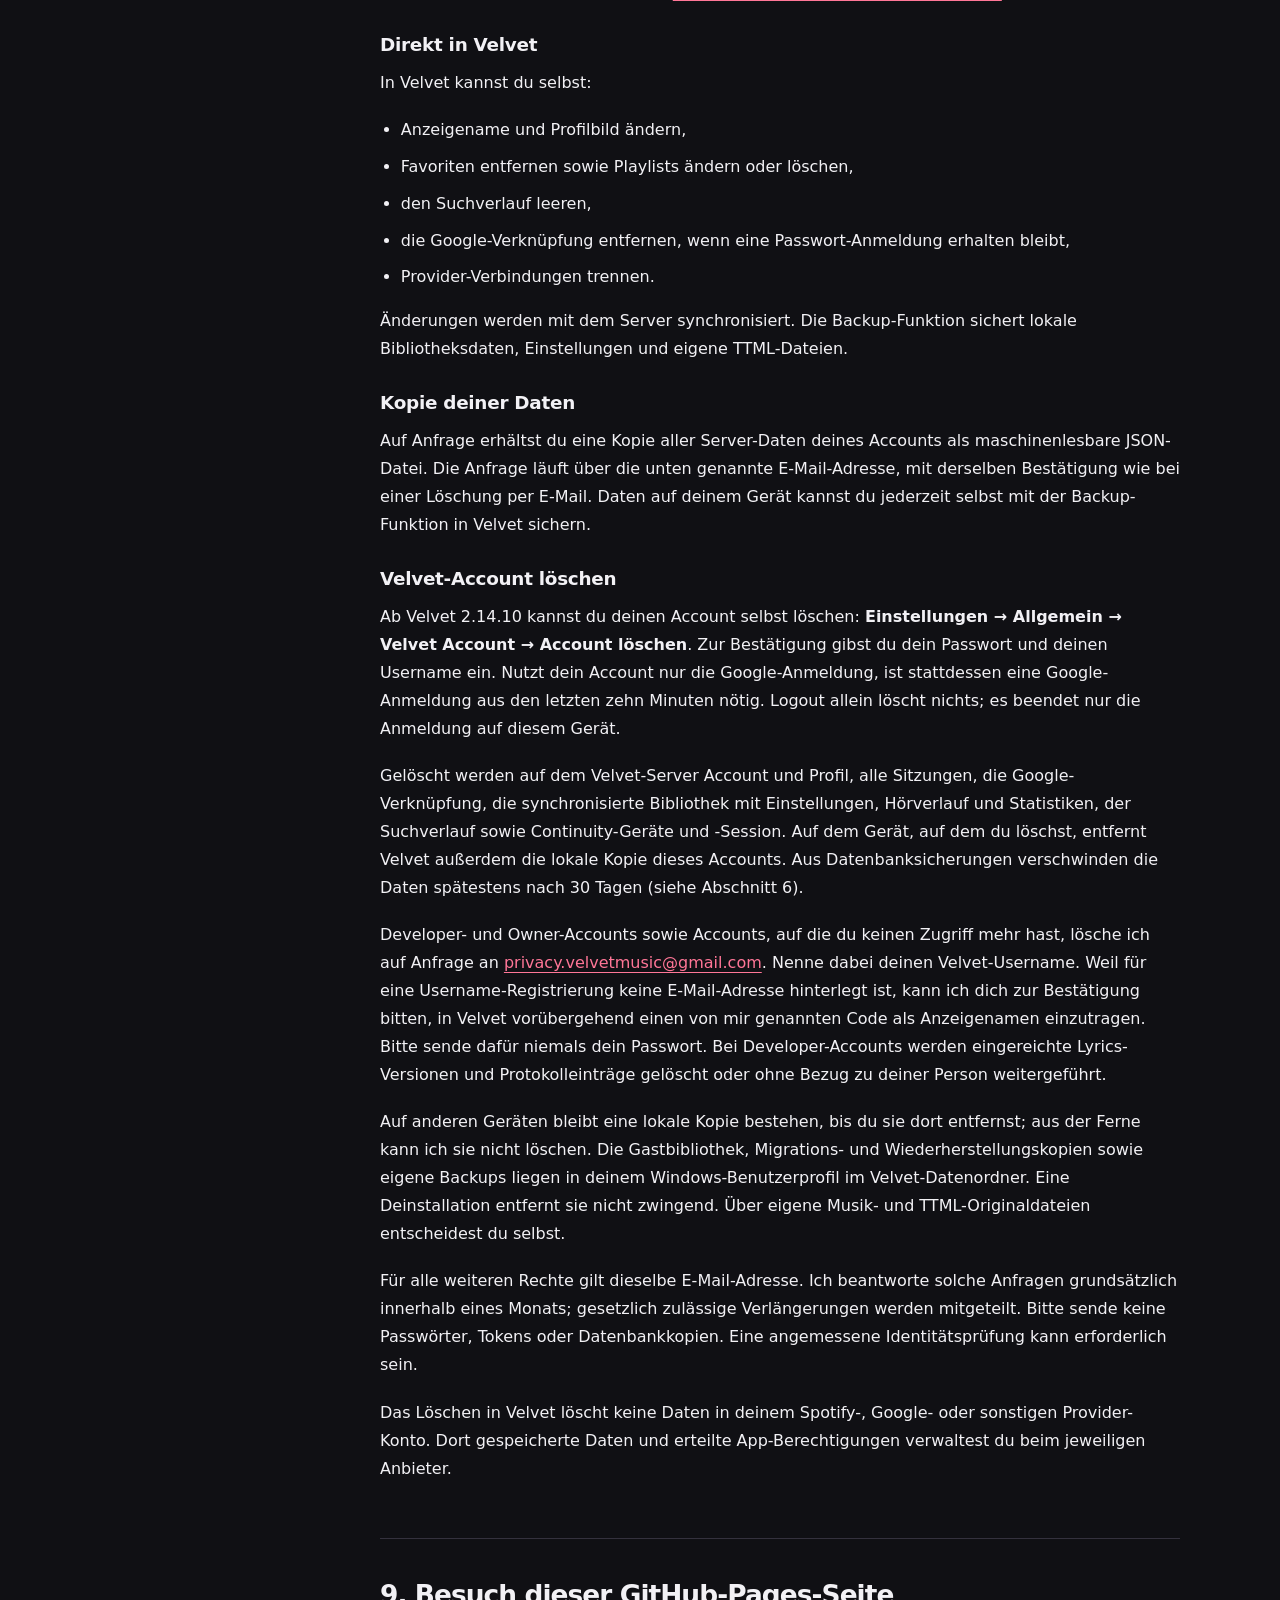
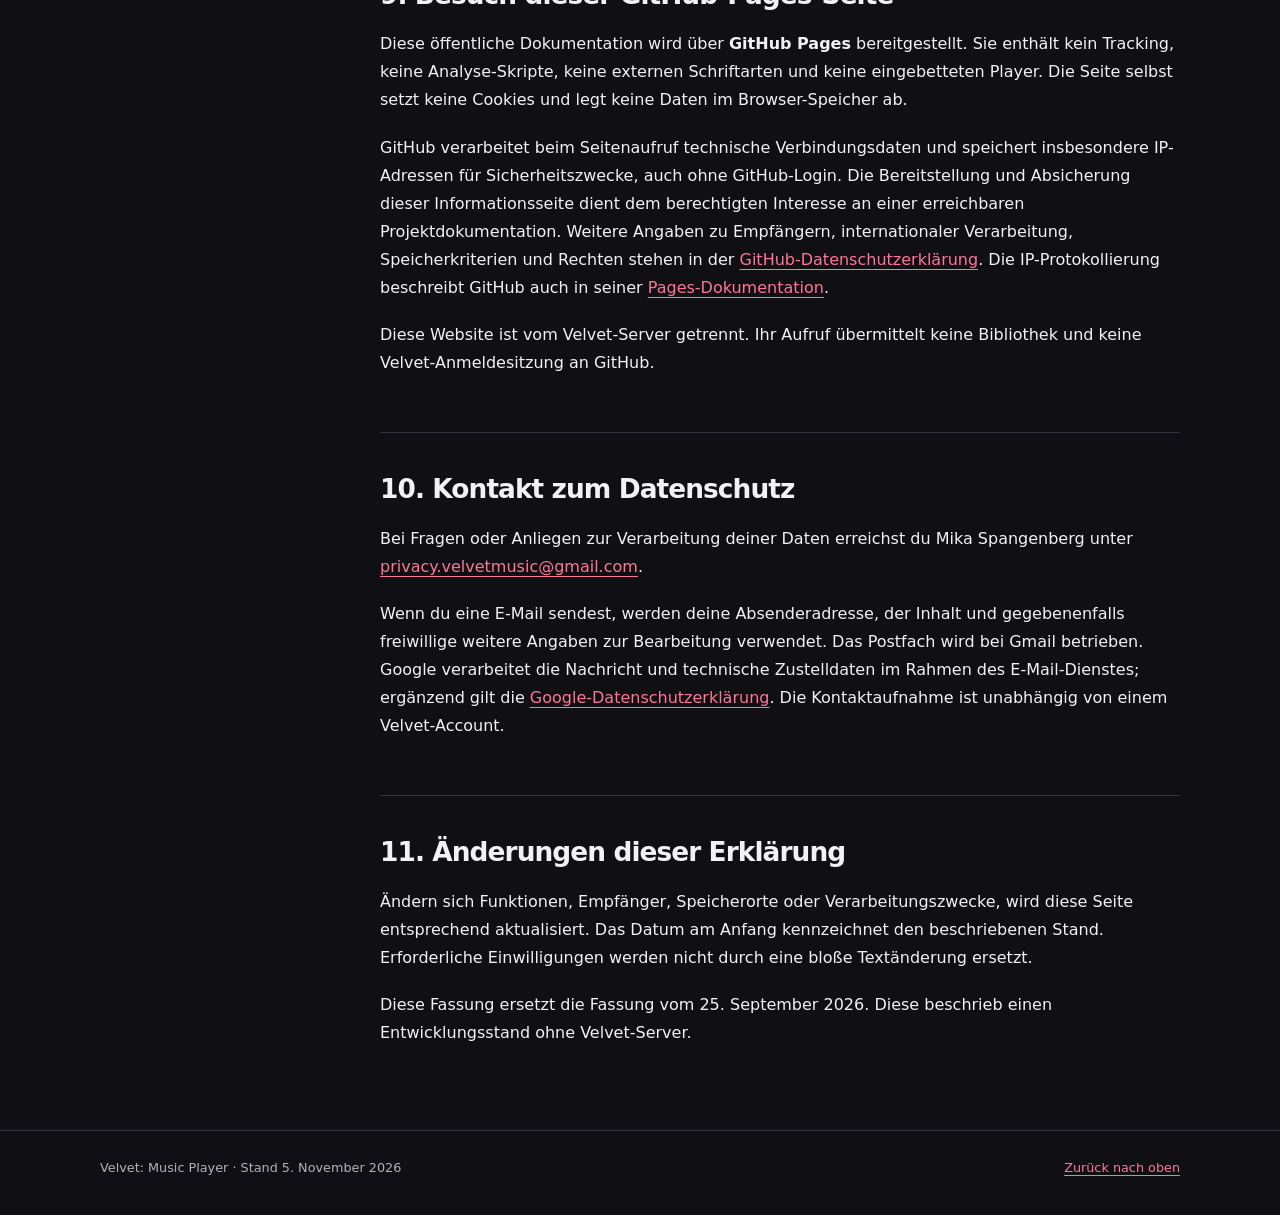
==== commit 637c9167: "Add an English translation of the privacy policy docs/privacy/en/ mirrors the German policy of 5 Nov" ====
--- a/docs/privacy/index.html
+++ b/docs/privacy/index.html
@@ -7,13 +7,15 @@
 <meta http-equiv="Content-Security-Policy" content="default-src 'none'; style-src 'self'; base-uri 'none'; form-action 'none'">
 <title>Datenschutzerklärung · Velvet: Music Player</title>
 <link rel="canonical" href="https://mikabrawlstars.github.io/velvet-music-player/privacy/">
+<link rel="alternate" hreflang="de" href="https://mikabrawlstars.github.io/velvet-music-player/privacy/">
+<link rel="alternate" hreflang="en" href="https://mikabrawlstars.github.io/velvet-music-player/privacy/en/">
 <link rel="stylesheet" href="../assets/site.css">
 </head>
 <body>
 <a class="skip" href="#inhalt">Zum Inhalt</a>
 <header class="site-header"><div class="wrap"><a class="brand" href="../" aria-label="Velvet Startseite">velvet<span>·</span></a><a class="header-link" href="https://github.com/mikabrawlstars/velvet-music-player">Öffentliches Projekt</a></div></header>
 <main class="wrap" id="inhalt">
-<div class="hero"><div class="eyebrow">Velvet: Music Player</div><h1>Datenschutz&shy;erklärung</h1><p class="lead">Welche Daten Velvet verarbeitet, was auf deinem Gerät bleibt, was mit deinem Velvet-Account synchronisiert wird und wann externe Dienste beteiligt sind.</p><p class="meta">Stand: <time datetime="2026-11-05">5. November 2026</time> · gilt für Velvet ab Version 2.14 · Sprache: Deutsch</p></div>
+<div class="hero"><div class="eyebrow">Velvet: Music Player</div><h1>Datenschutz&shy;erklärung</h1><p class="lead">Welche Daten Velvet verarbeitet, was auf deinem Gerät bleibt, was mit deinem Velvet-Account synchronisiert wird und wann externe Dienste beteiligt sind.</p><p class="meta">Stand: <time datetime="2026-11-05">5. November 2026</time> · gilt für Velvet ab Version 2.14 · Sprache: Deutsch · <a href="en/" hreflang="en" lang="en">English version</a></p></div>
 <div class="notice"><strong>Auf einen Blick</strong>
 <table class="overview" aria-label="Übersicht: wo welche Daten verarbeitet werden">
 <tr><th scope="row">Nur auf deinem Gerät</th><td>Musikdateien, Cover-Dateien, Dateipfade und eigene TTML-Lyrics – immer. Ohne Account auch Bibliothek, Hörverlauf und Einstellungen.</td></tr>
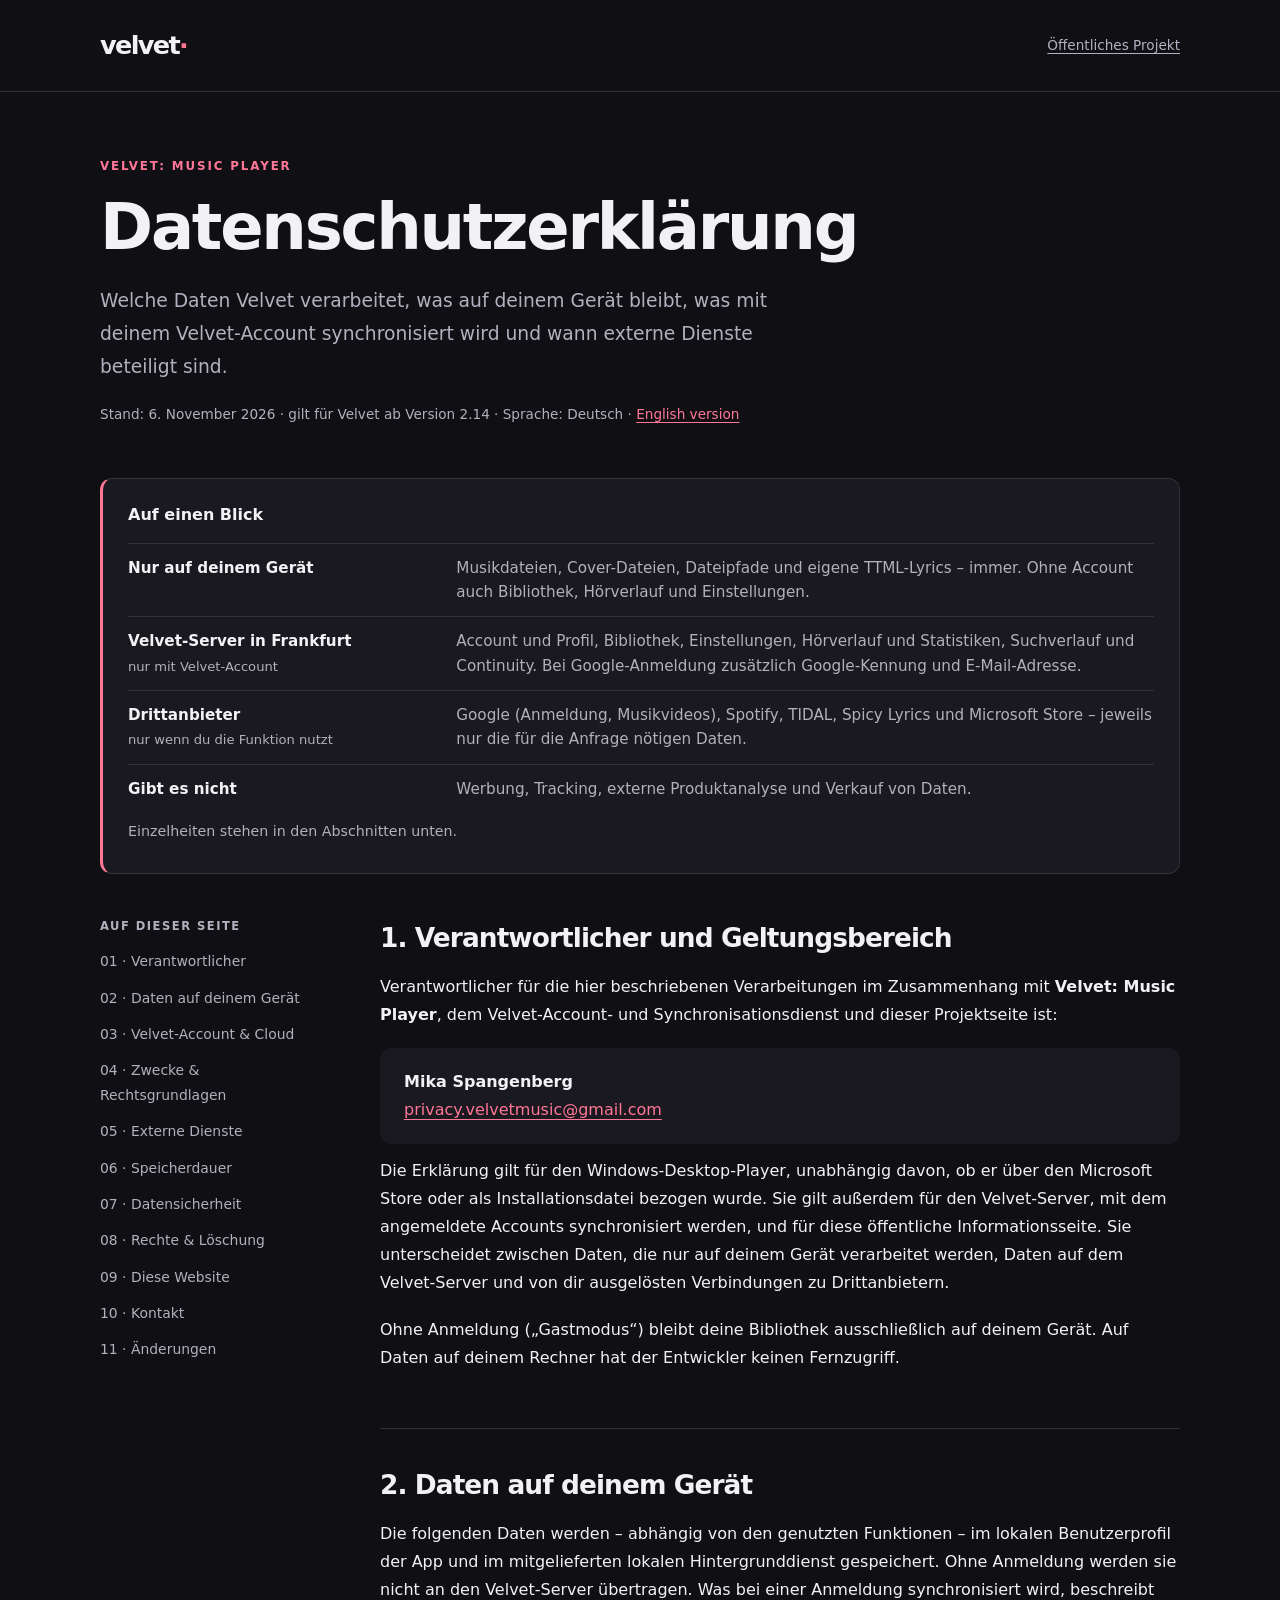
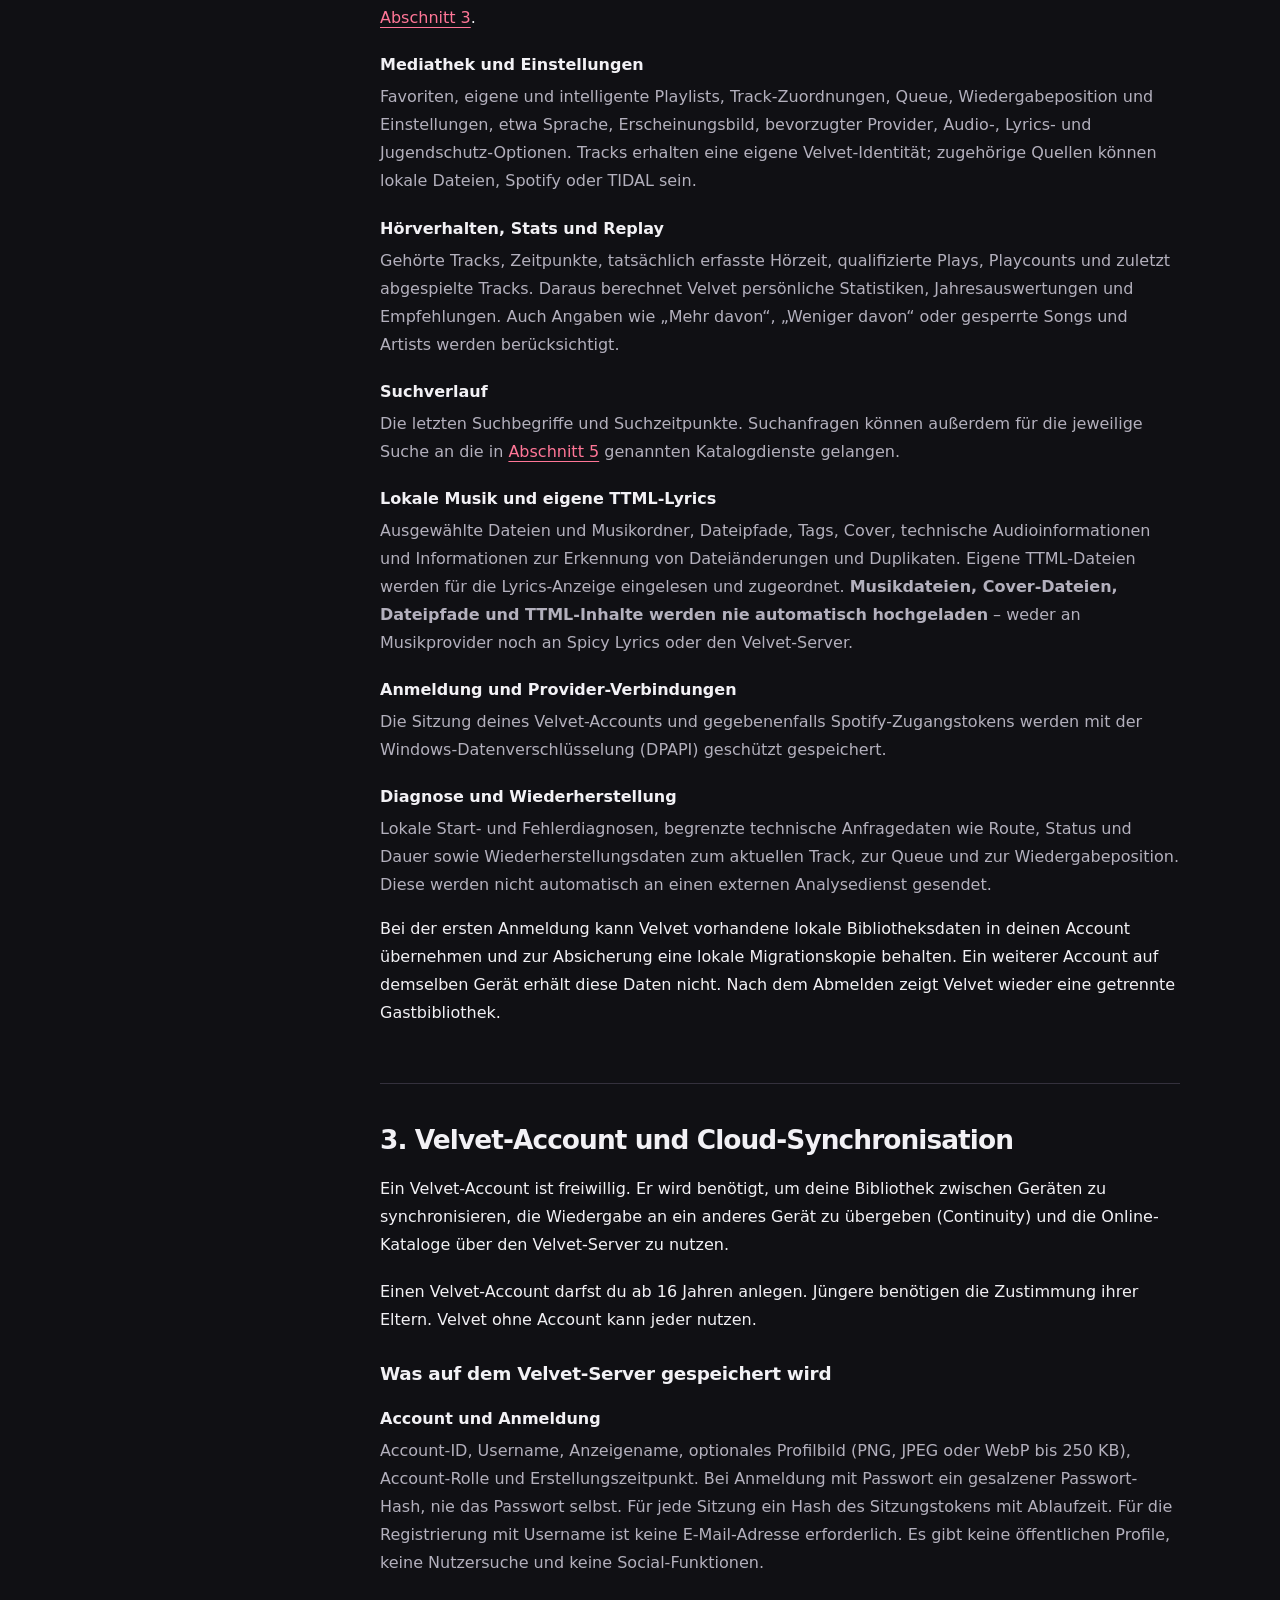
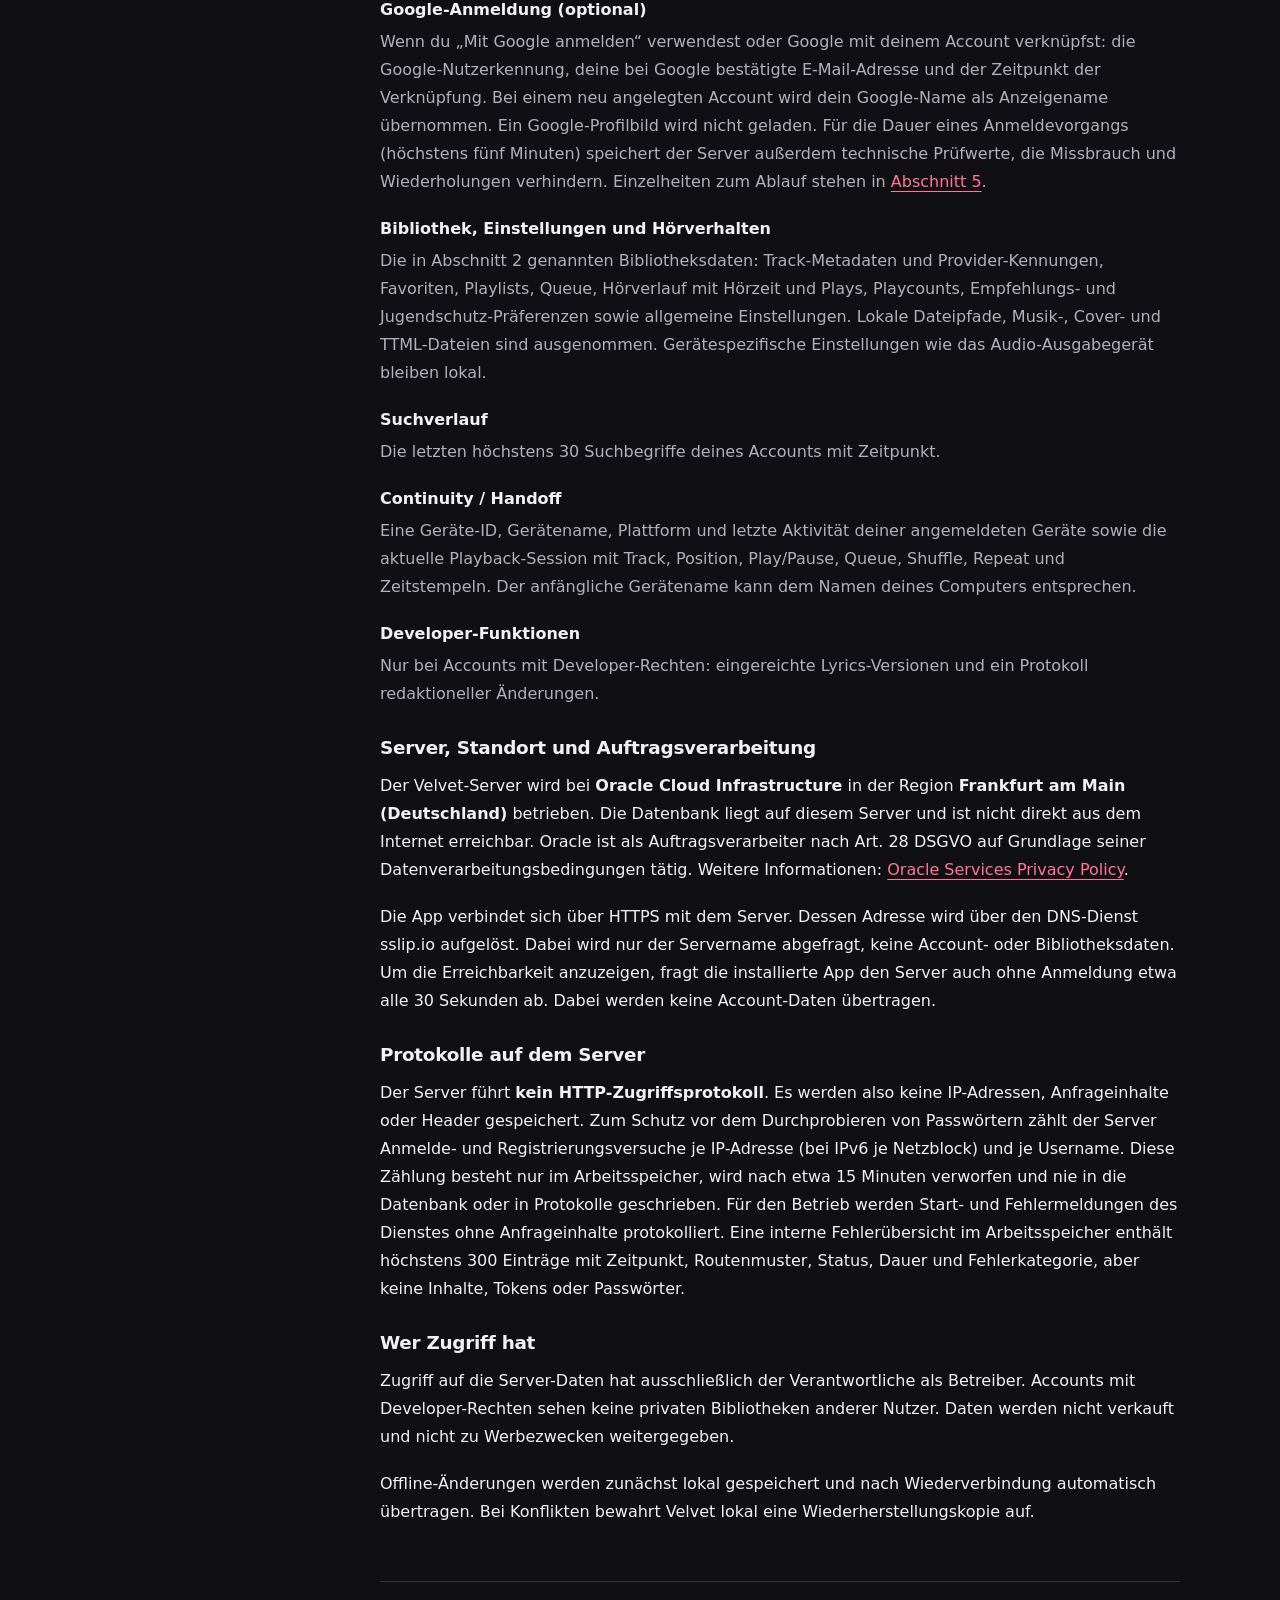
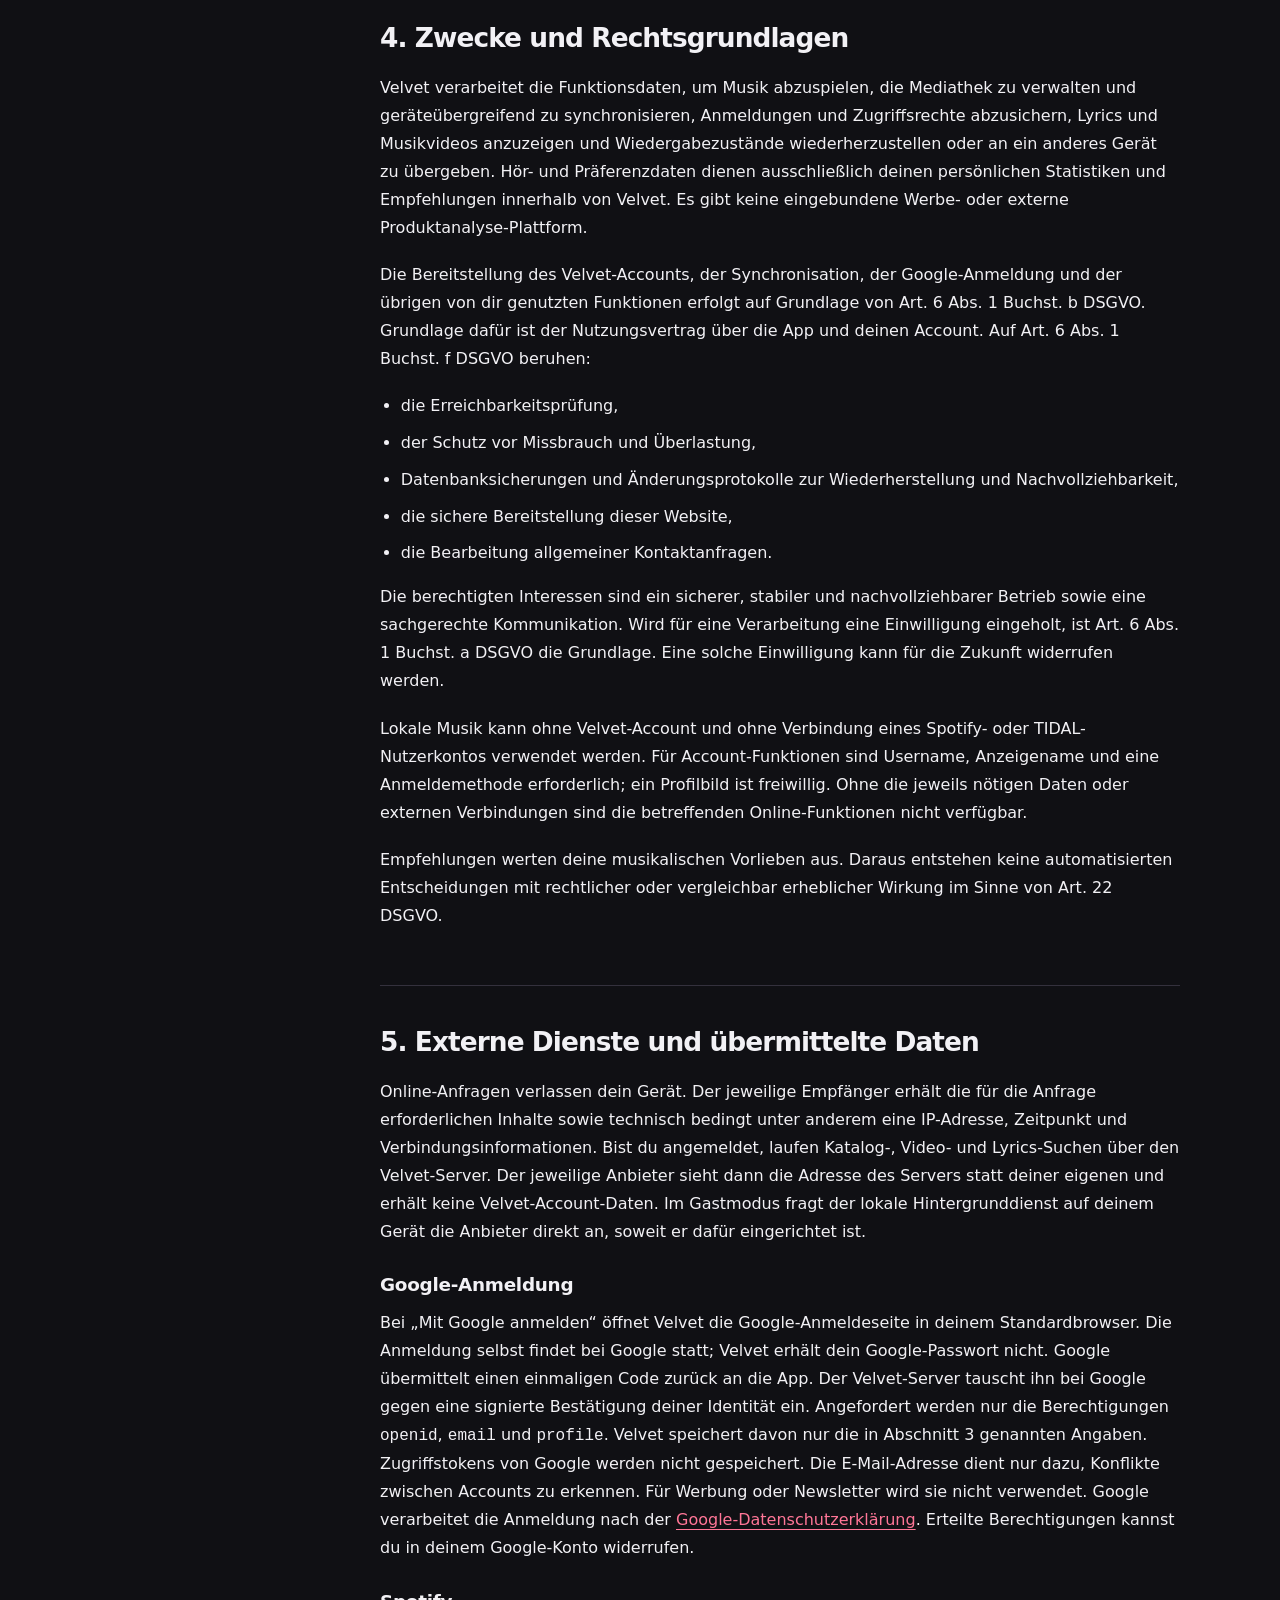
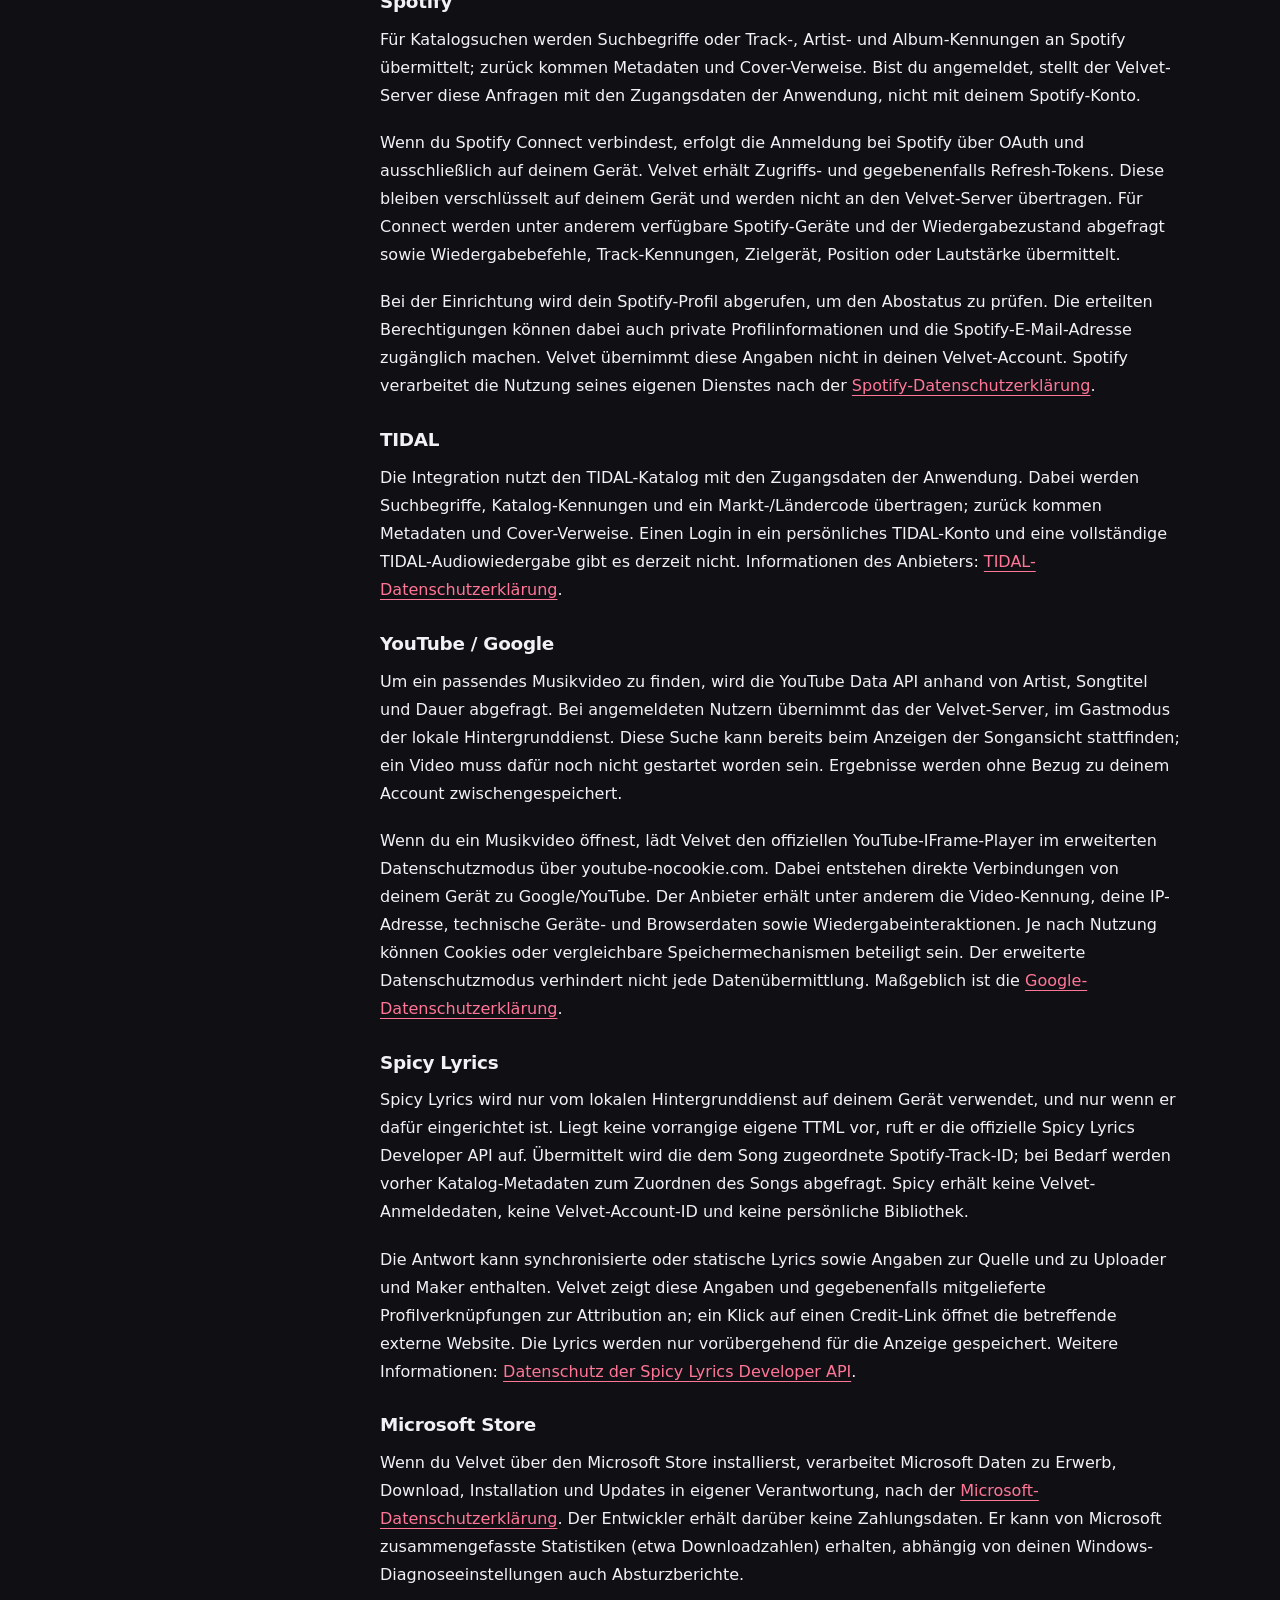
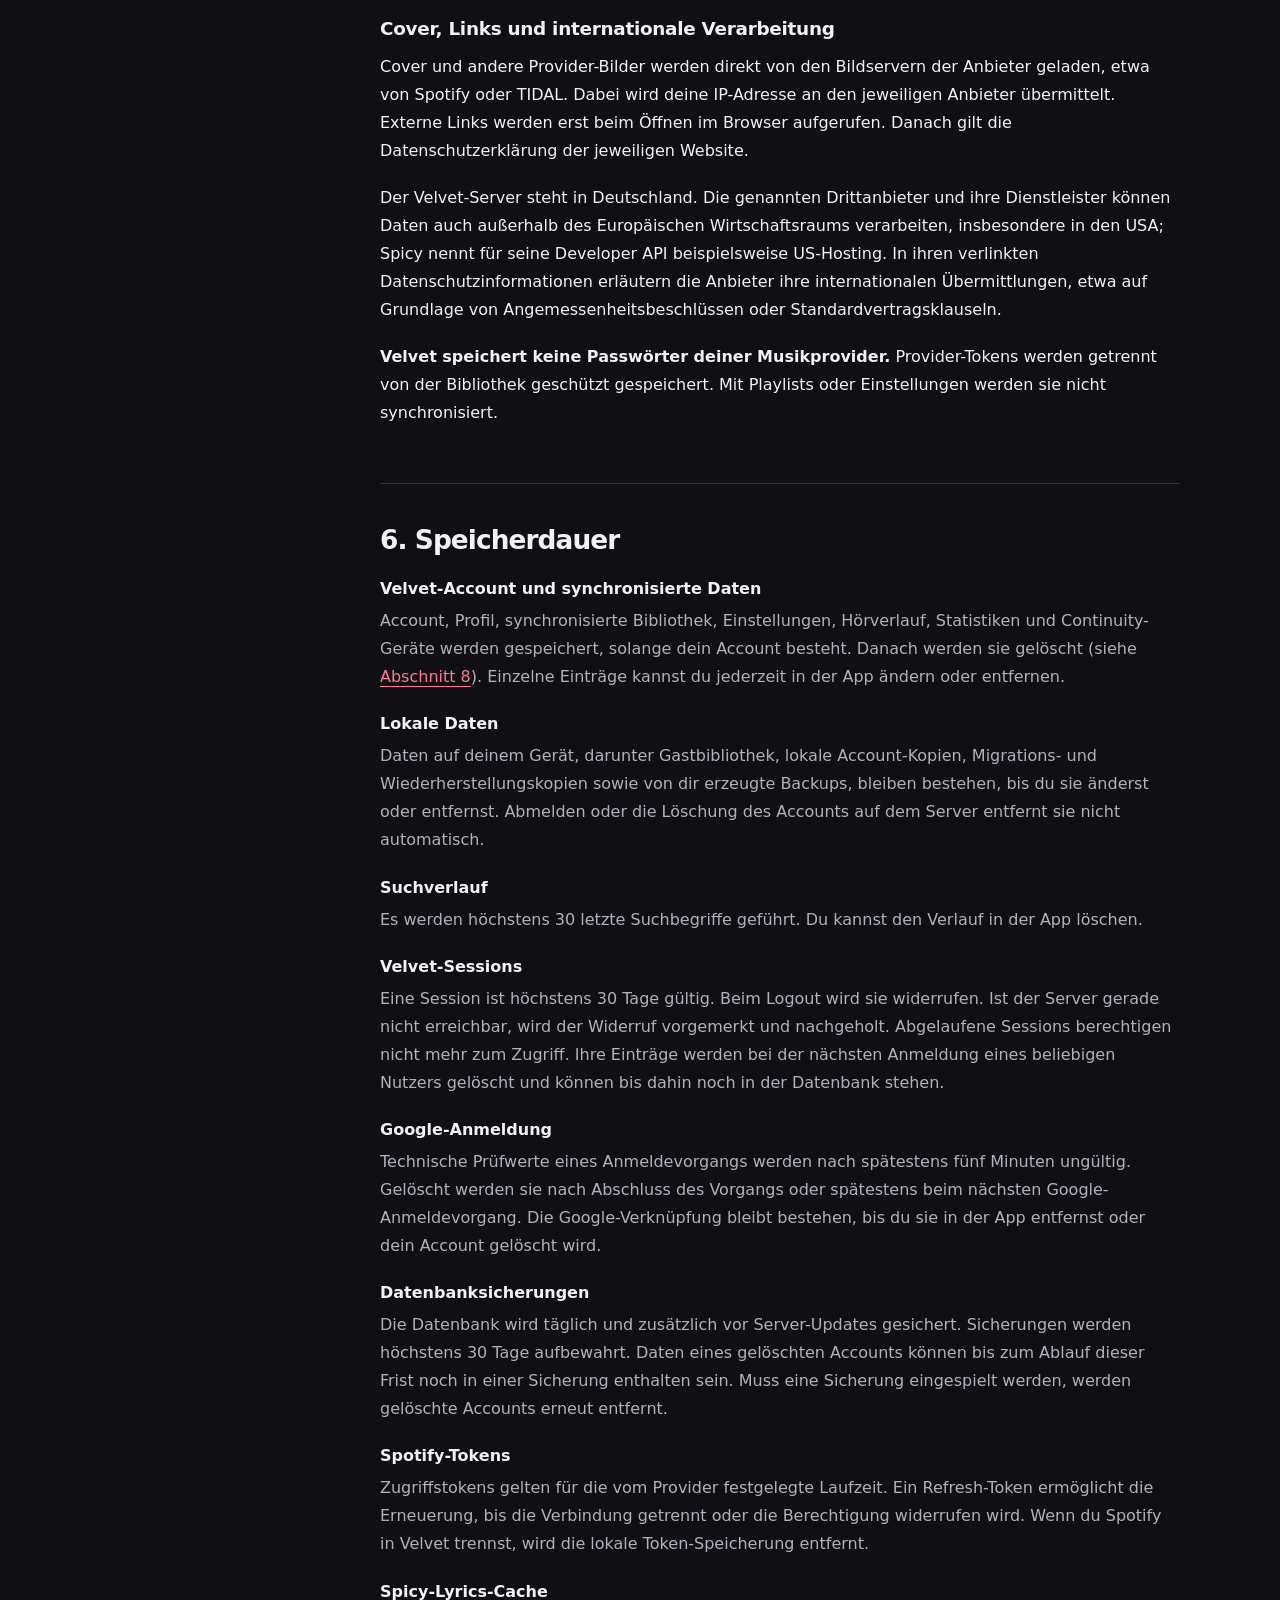
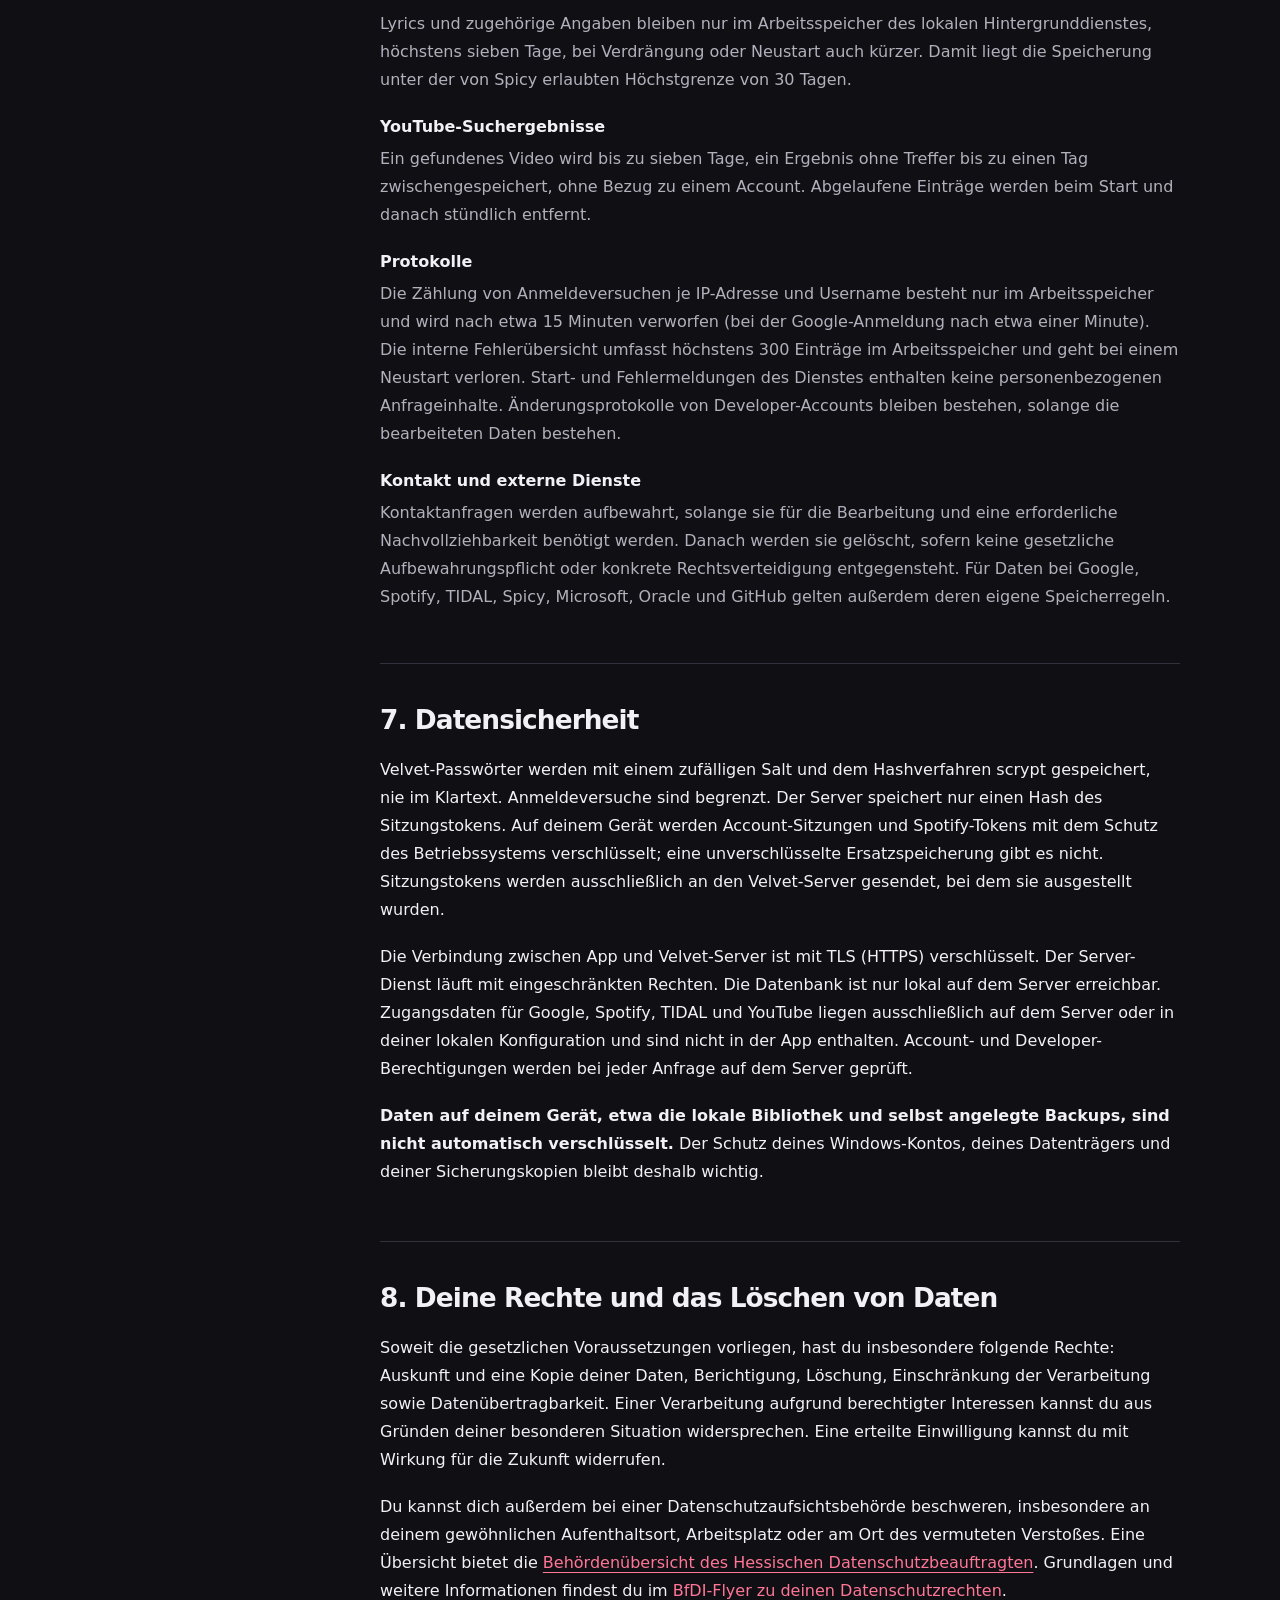
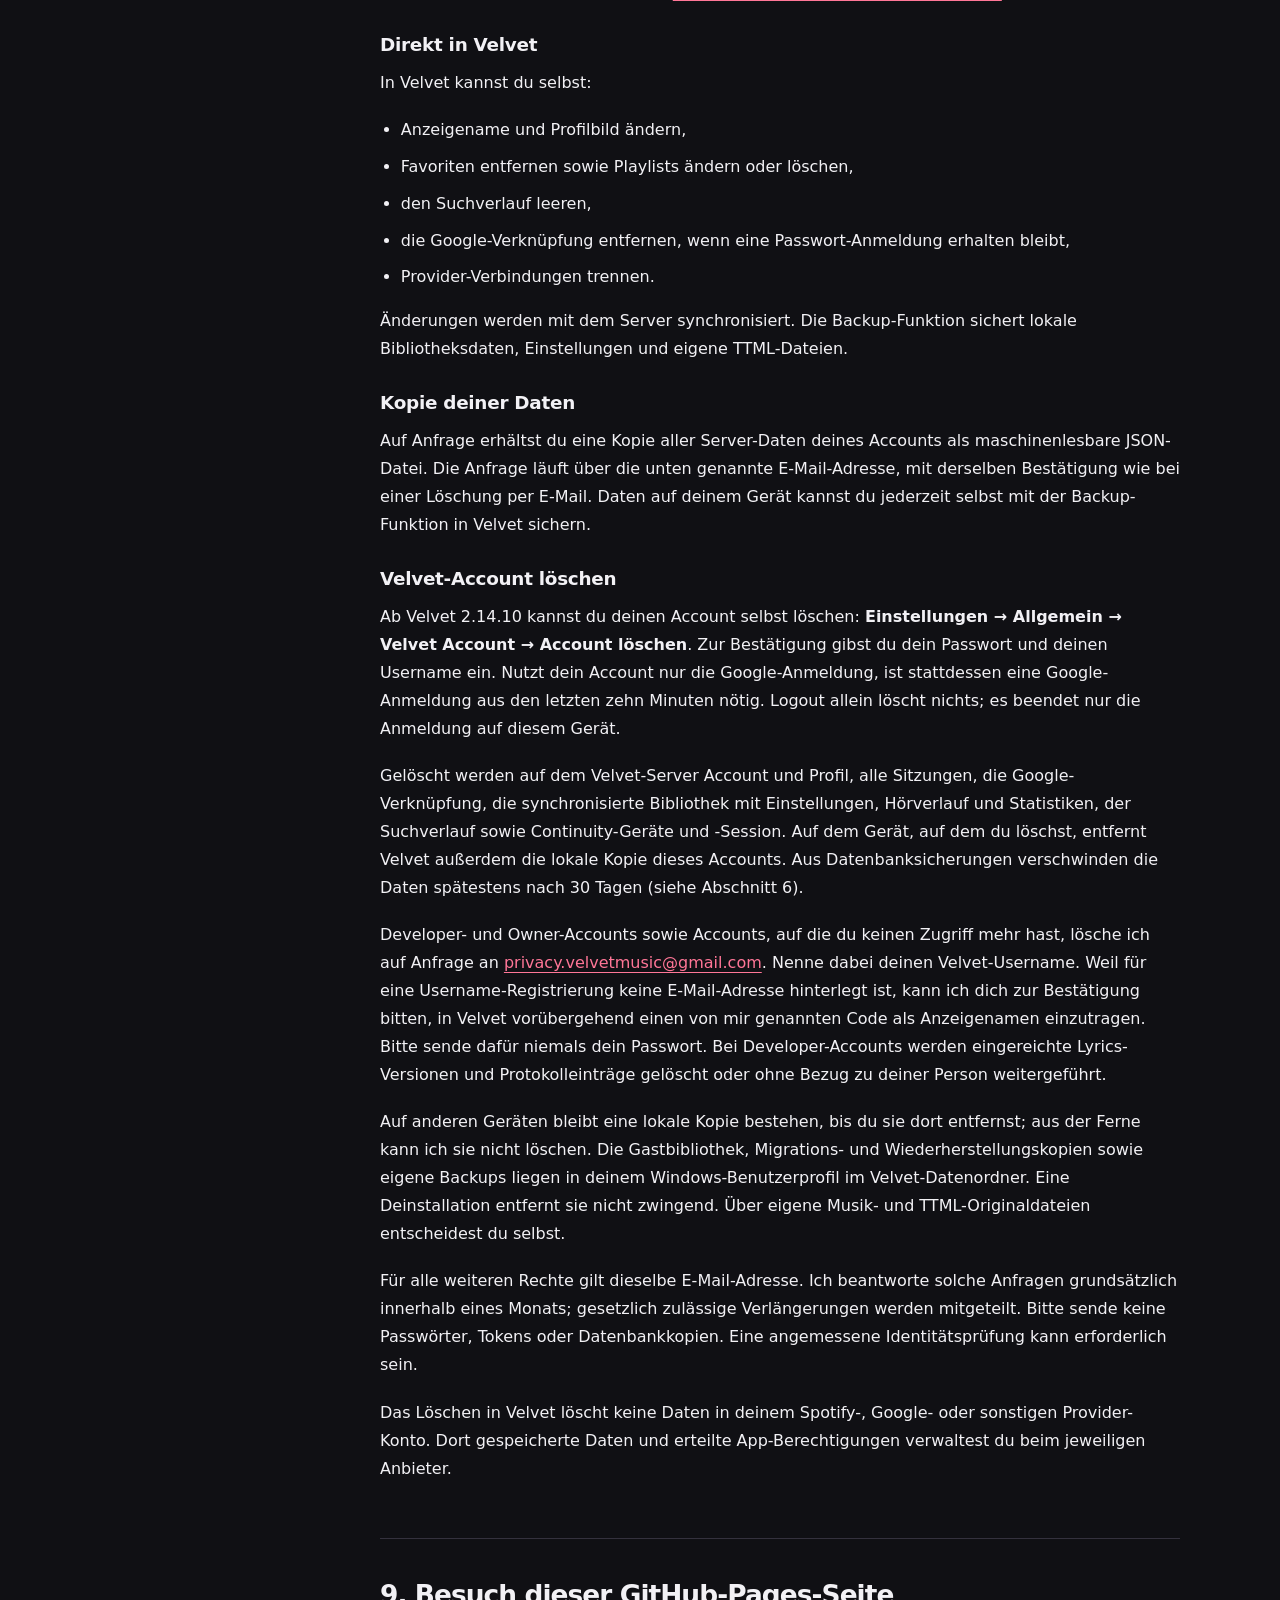
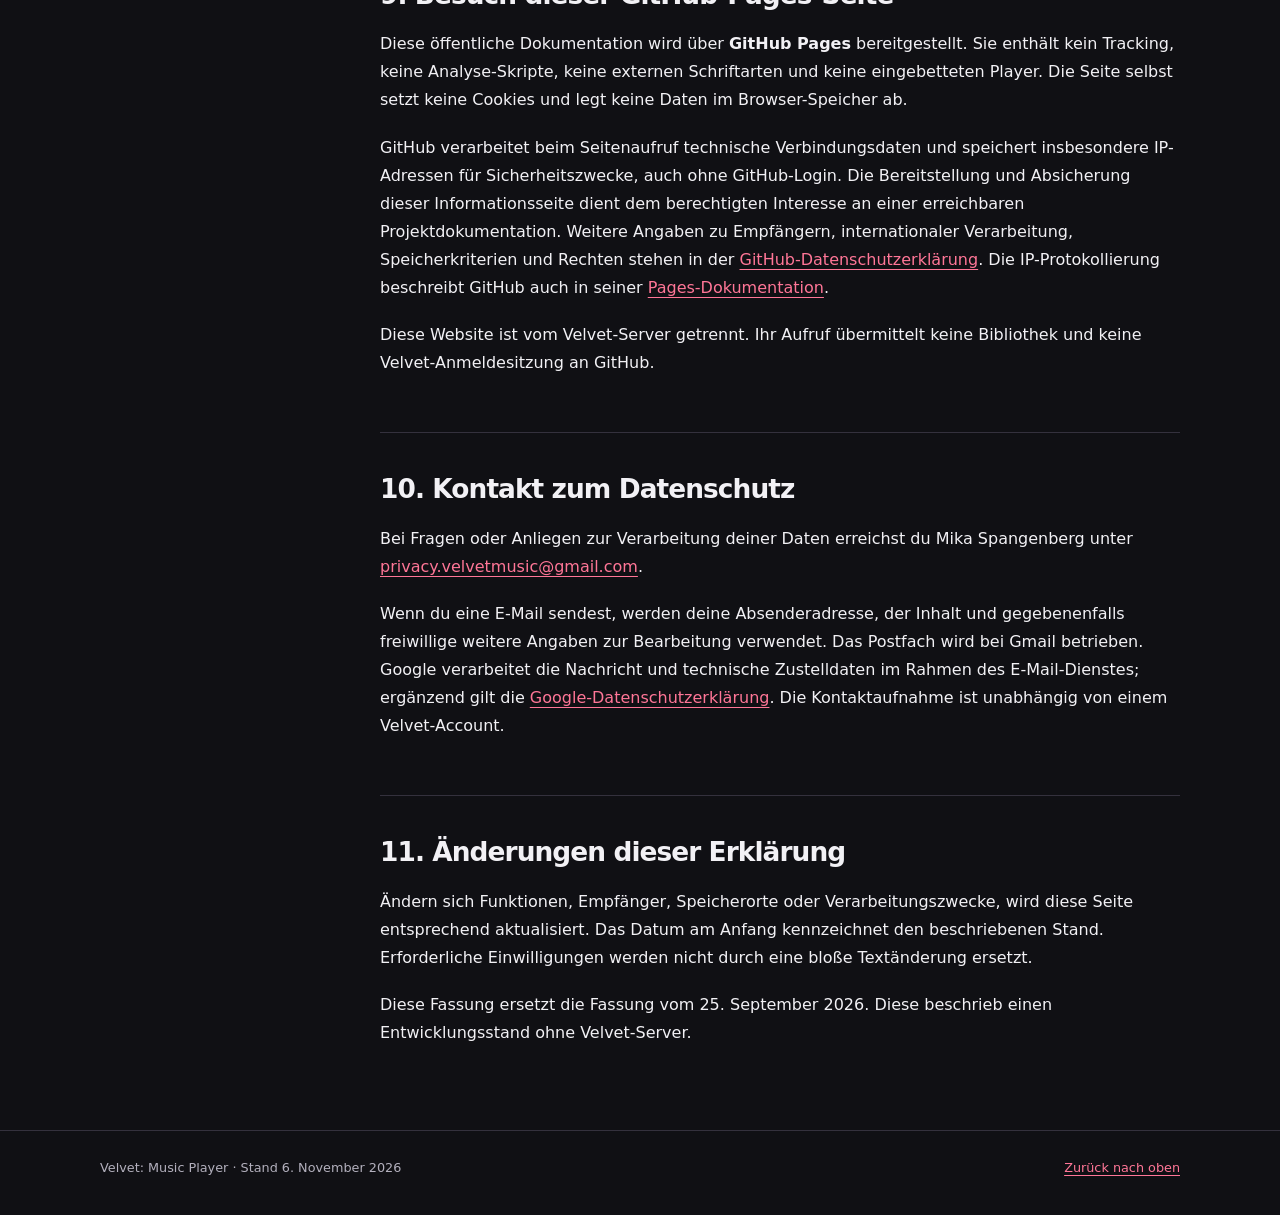
==== commit e45a0b86: "Describe daily database backups in the privacy policy The server now backs up the database every nig" ====
--- a/docs/privacy/index.html
+++ b/docs/privacy/index.html
@@ -15,7 +15,7 @@
 <a class="skip" href="#inhalt">Zum Inhalt</a>
 <header class="site-header"><div class="wrap"><a class="brand" href="../" aria-label="Velvet Startseite">velvet<span>·</span></a><a class="header-link" href="https://github.com/mikabrawlstars/velvet-music-player">Öffentliches Projekt</a></div></header>
 <main class="wrap" id="inhalt">
-<div class="hero"><div class="eyebrow">Velvet: Music Player</div><h1>Datenschutz&shy;erklärung</h1><p class="lead">Welche Daten Velvet verarbeitet, was auf deinem Gerät bleibt, was mit deinem Velvet-Account synchronisiert wird und wann externe Dienste beteiligt sind.</p><p class="meta">Stand: <time datetime="2026-11-05">5. November 2026</time> · gilt für Velvet ab Version 2.14 · Sprache: Deutsch · <a href="en/" hreflang="en" lang="en">English version</a></p></div>
+<div class="hero"><div class="eyebrow">Velvet: Music Player</div><h1>Datenschutz&shy;erklärung</h1><p class="lead">Welche Daten Velvet verarbeitet, was auf deinem Gerät bleibt, was mit deinem Velvet-Account synchronisiert wird und wann externe Dienste beteiligt sind.</p><p class="meta">Stand: <time datetime="2026-11-06">6. November 2026</time> · gilt für Velvet ab Version 2.14 · Sprache: Deutsch · <a href="en/" hreflang="en" lang="en">English version</a></p></div>
 <div class="notice"><strong>Auf einen Blick</strong>
 <table class="overview" aria-label="Übersicht: wo welche Daten verarbeitet werden">
 <tr><th scope="row">Nur auf deinem Gerät</th><td>Musikdateien, Cover-Dateien, Dateipfade und eigene TTML-Lyrics – immer. Ohne Account auch Bibliothek, Hörverlauf und Einstellungen.</td></tr>
@@ -134,7 +134,7 @@
 <dt>Suchverlauf</dt><dd>Es werden höchstens 30 letzte Suchbegriffe geführt. Du kannst den Verlauf in der App löschen.</dd>
 <dt>Velvet-Sessions</dt><dd>Eine Session ist höchstens 30 Tage gültig. Beim Logout wird sie widerrufen. Ist der Server gerade nicht erreichbar, wird der Widerruf vorgemerkt und nachgeholt. Abgelaufene Sessions berechtigen nicht mehr zum Zugriff. Ihre Einträge werden bei der nächsten Anmeldung eines beliebigen Nutzers gelöscht und können bis dahin noch in der Datenbank stehen.</dd>
 <dt>Google-Anmeldung</dt><dd>Technische Prüfwerte eines Anmeldevorgangs werden nach spätestens fünf Minuten ungültig. Gelöscht werden sie nach Abschluss des Vorgangs oder spätestens beim nächsten Google-Anmeldevorgang. Die Google-Verknüpfung bleibt bestehen, bis du sie in der App entfernst oder dein Account gelöscht wird.</dd>
-<dt>Datenbanksicherungen</dt><dd>Vor Server-Updates werden Sicherungen der Datenbank erstellt und höchstens 30 Tage aufbewahrt. Daten eines gelöschten Accounts können bis zum Ablauf dieser Frist noch in einer Sicherung enthalten sein. Muss eine Sicherung eingespielt werden, werden gelöschte Accounts erneut entfernt.</dd>
+<dt>Datenbanksicherungen</dt><dd>Die Datenbank wird täglich und zusätzlich vor Server-Updates gesichert. Sicherungen werden höchstens 30 Tage aufbewahrt. Daten eines gelöschten Accounts können bis zum Ablauf dieser Frist noch in einer Sicherung enthalten sein. Muss eine Sicherung eingespielt werden, werden gelöschte Accounts erneut entfernt.</dd>
 <dt>Spotify-Tokens</dt><dd>Zugriffstokens gelten für die vom Provider festgelegte Laufzeit. Ein Refresh-Token ermöglicht die Erneuerung, bis die Verbindung getrennt oder die Berechtigung widerrufen wird. Wenn du Spotify in Velvet trennst, wird die lokale Token-Speicherung entfernt.</dd>
 <dt>Spicy-Lyrics-Cache</dt><dd>Lyrics und zugehörige Angaben bleiben nur im Arbeitsspeicher des lokalen Hintergrunddienstes, höchstens sieben Tage, bei Verdrängung oder Neustart auch kürzer. Damit liegt die Speicherung unter der von Spicy erlaubten Höchstgrenze von 30 Tagen.</dd>
 <dt>YouTube-Suchergebnisse</dt><dd>Ein gefundenes Video wird bis zu sieben Tage, ein Ergebnis ohne Treffer bis zu einen Tag zwischengespeichert, ohne Bezug zu einem Account. Abgelaufene Einträge werden beim Start und danach stündlich entfernt.</dd>
@@ -192,5 +192,5 @@
 <p>Diese Fassung ersetzt die Fassung vom 25. September 2026. Diese beschrieb einen Entwicklungsstand ohne Velvet-Server.</p>
 </section>
 </article></div></main>
-<footer class="site-footer"><div class="wrap"><span>Velvet: Music Player · Stand 5. November 2026</span><a href="#inhalt">Zurück nach oben</a></div></footer>
+<footer class="site-footer"><div class="wrap"><span>Velvet: Music Player · Stand 6. November 2026</span><a href="#inhalt">Zurück nach oben</a></div></footer>
 </body></html>
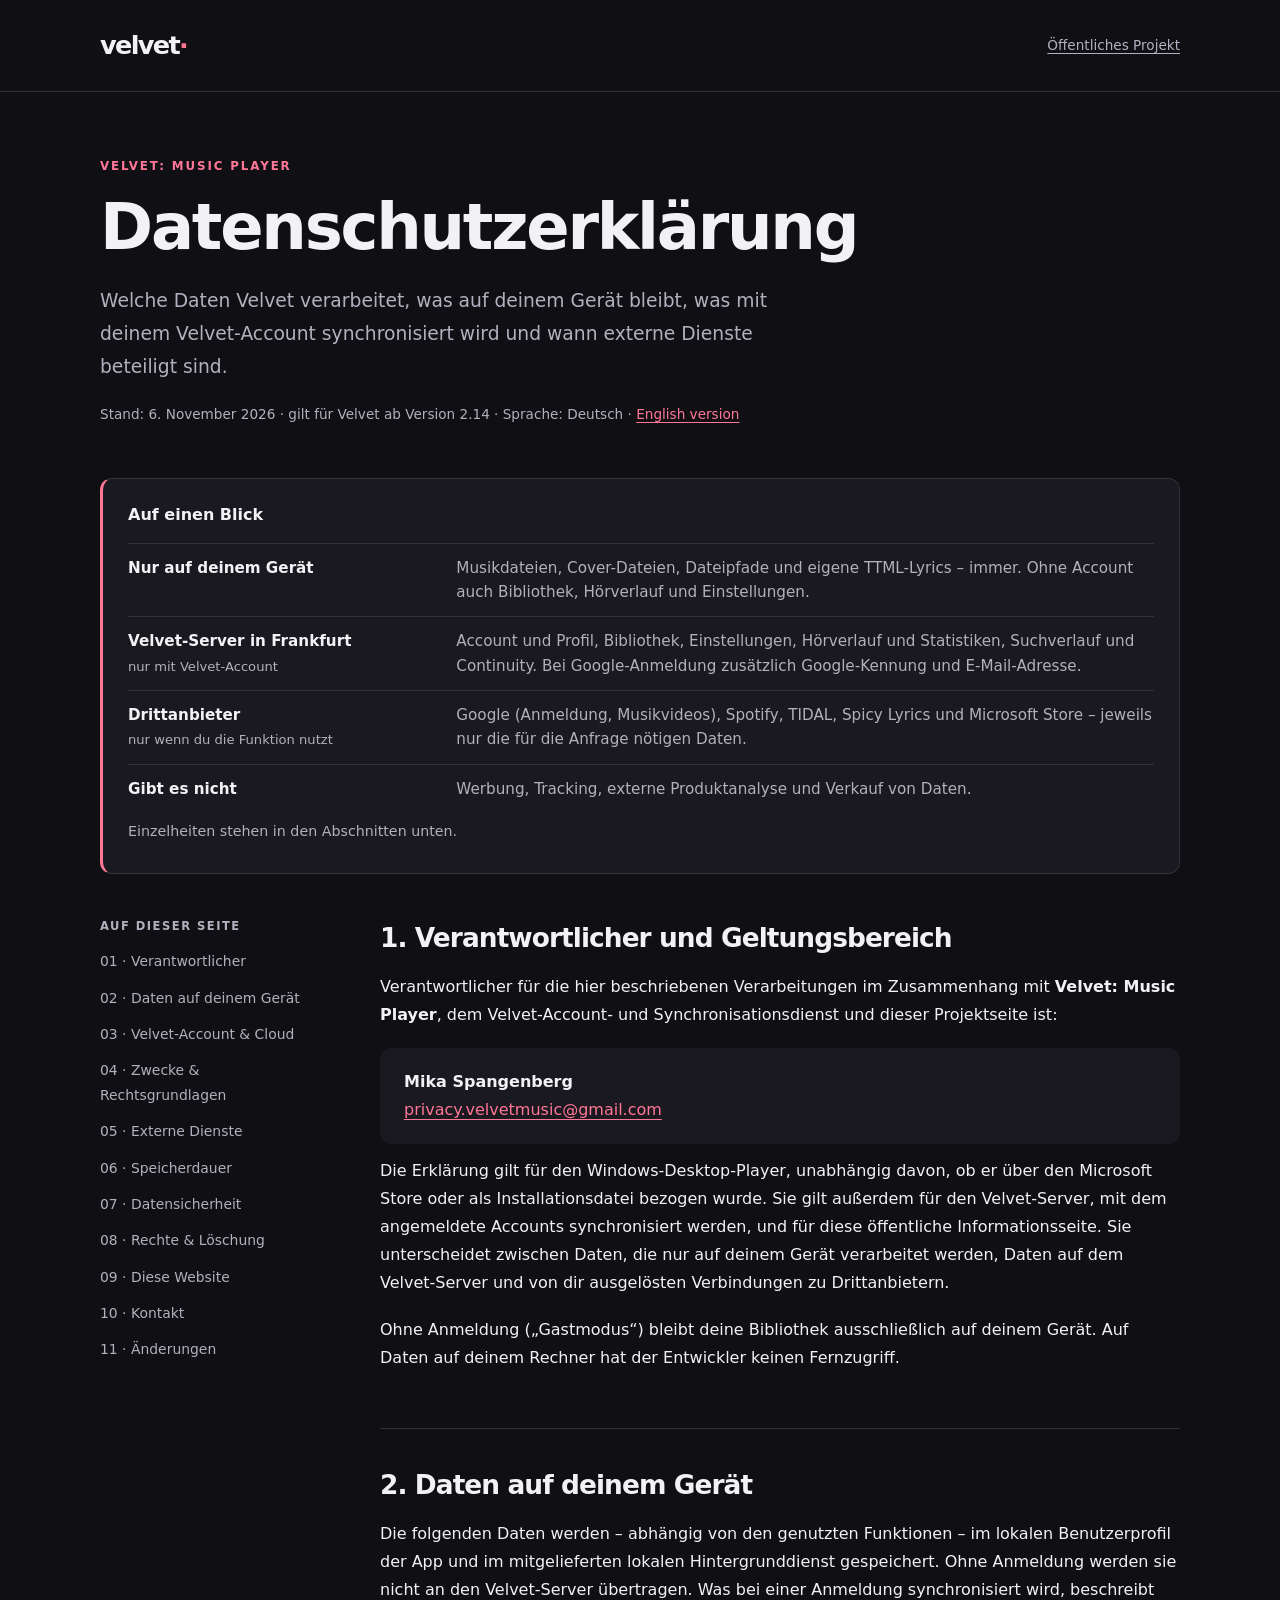
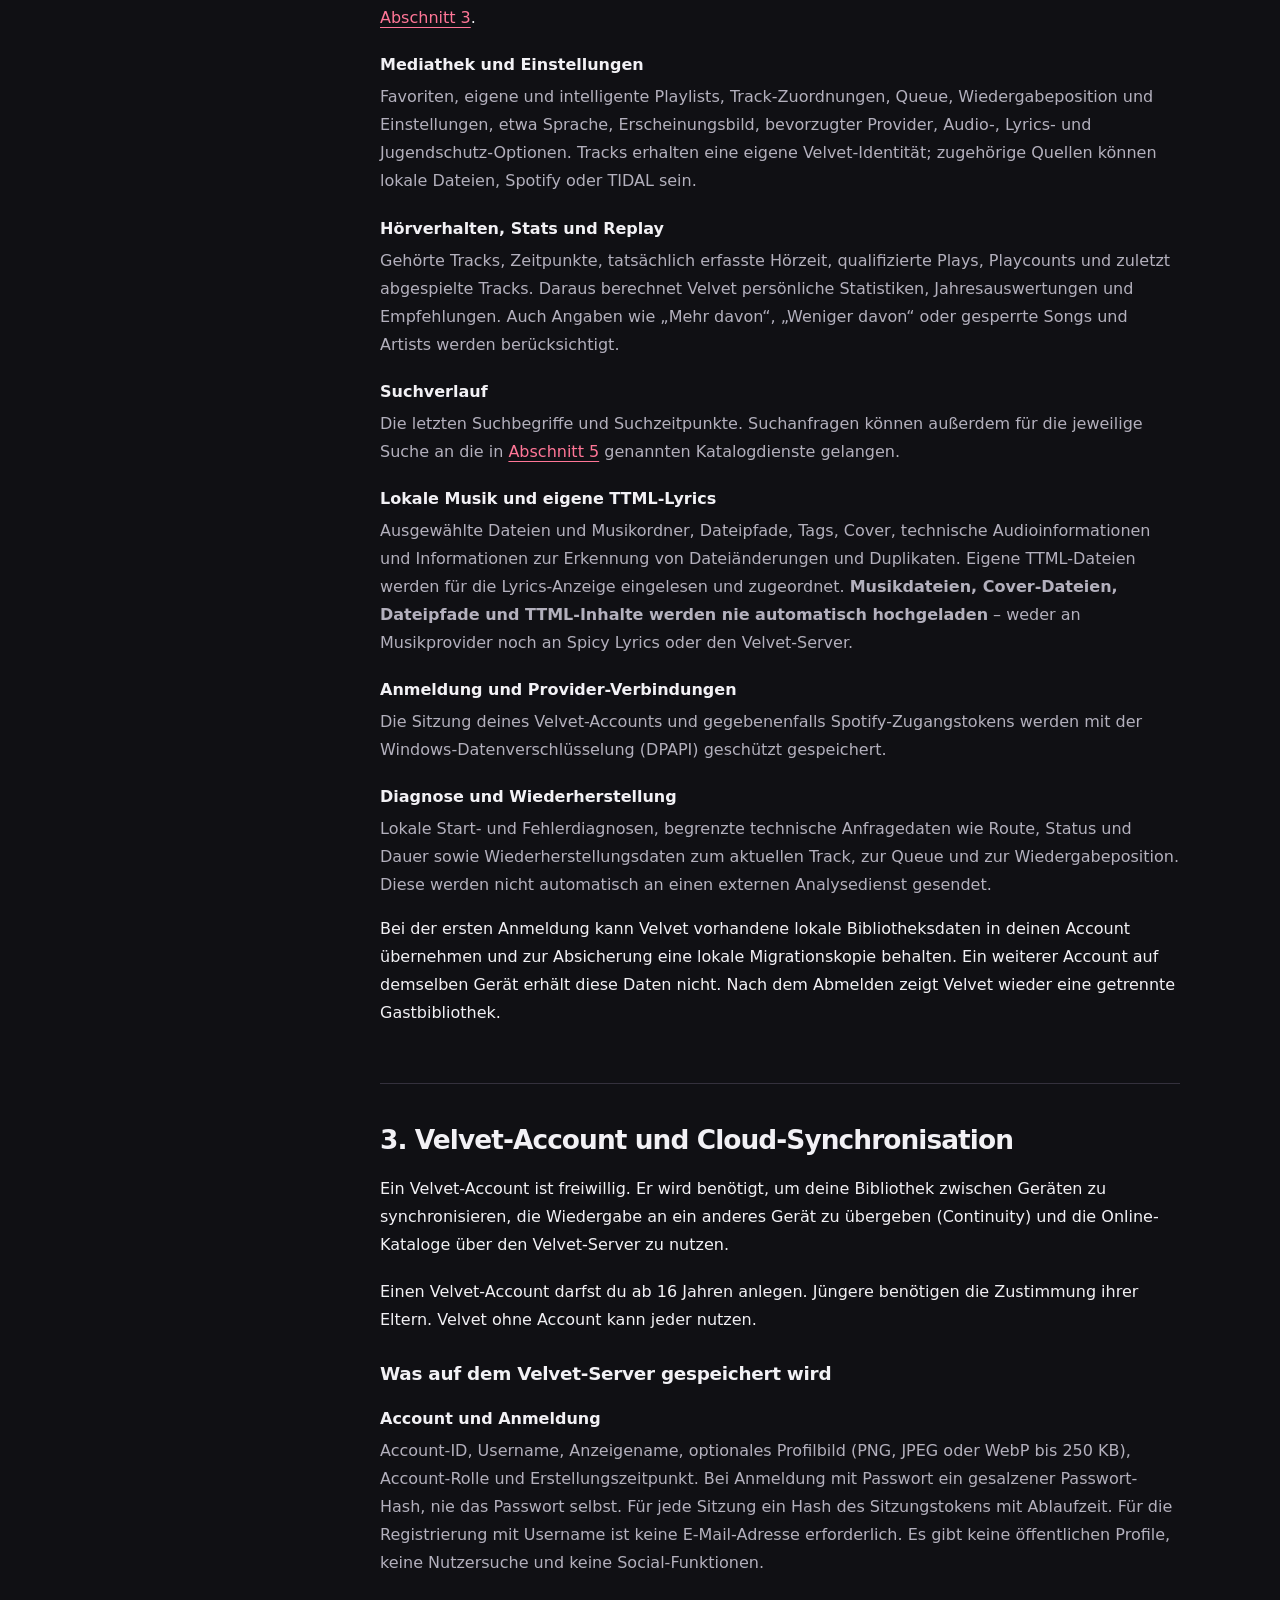
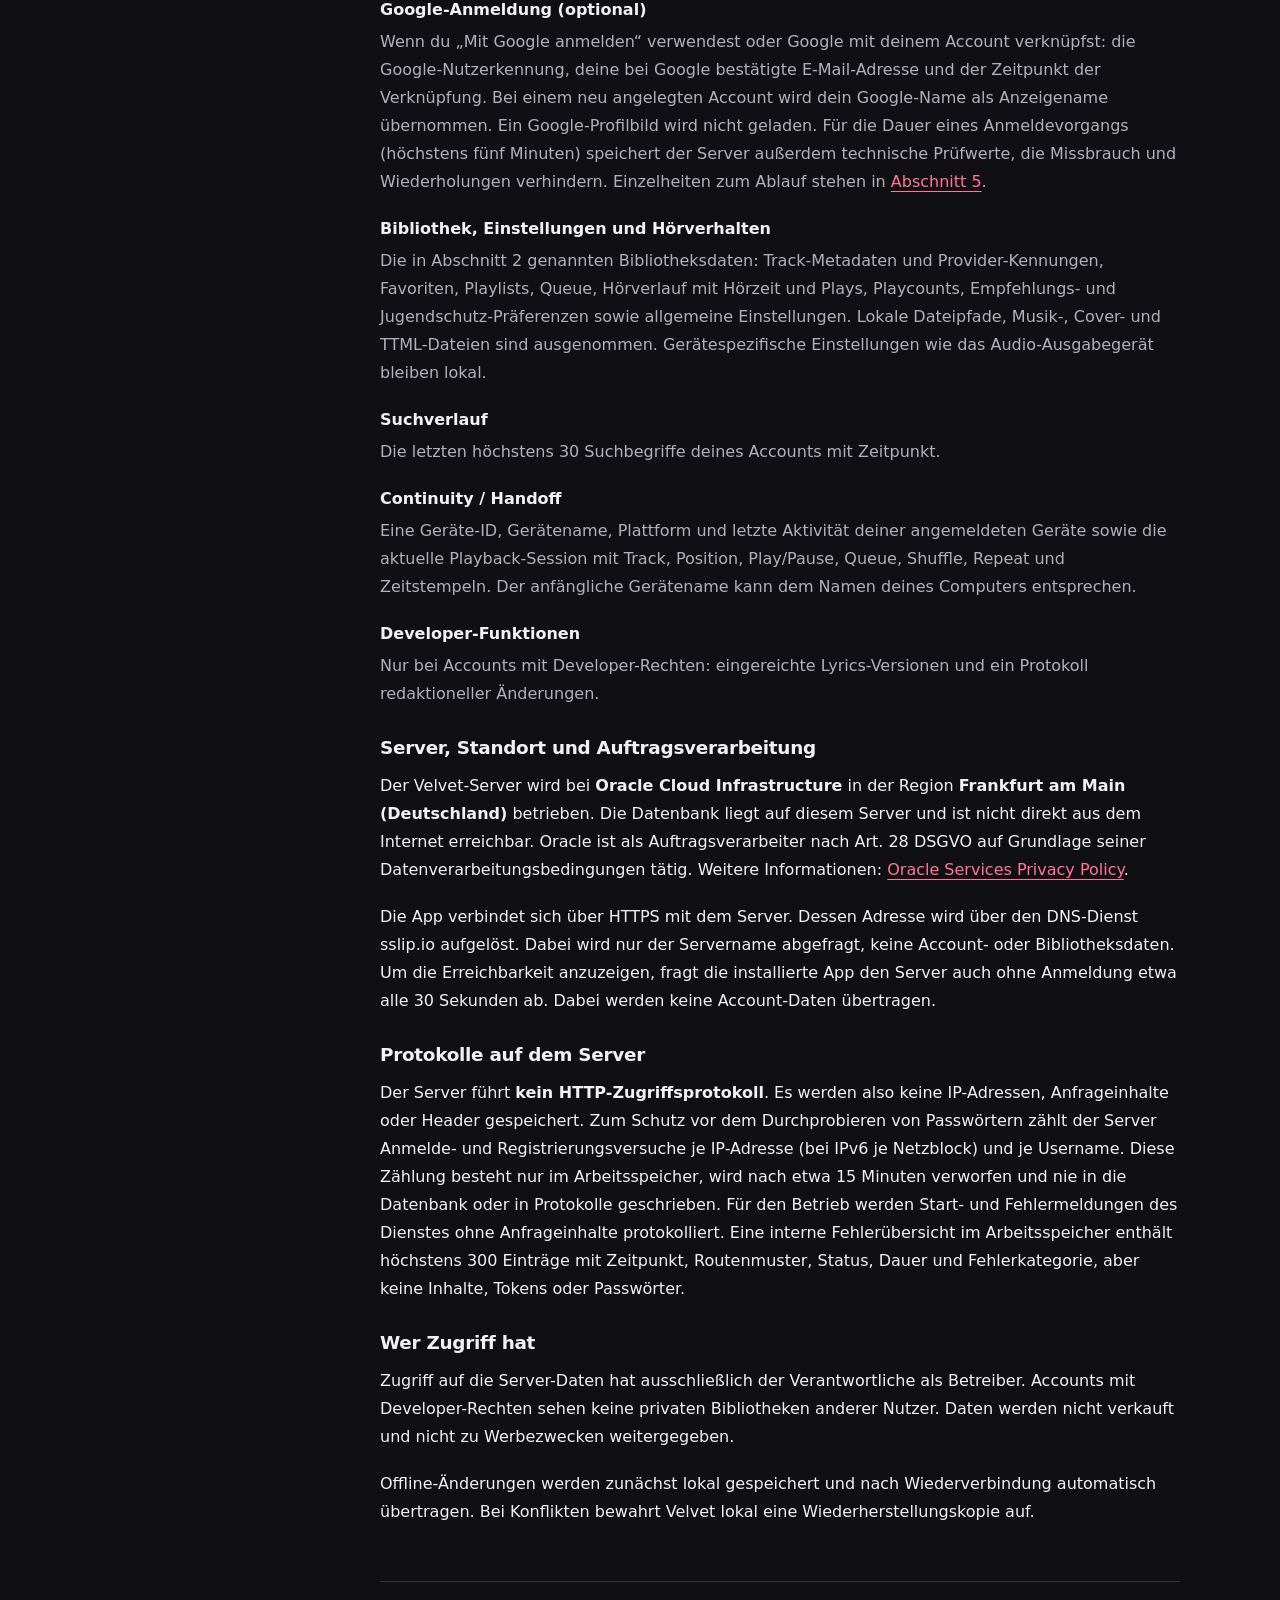
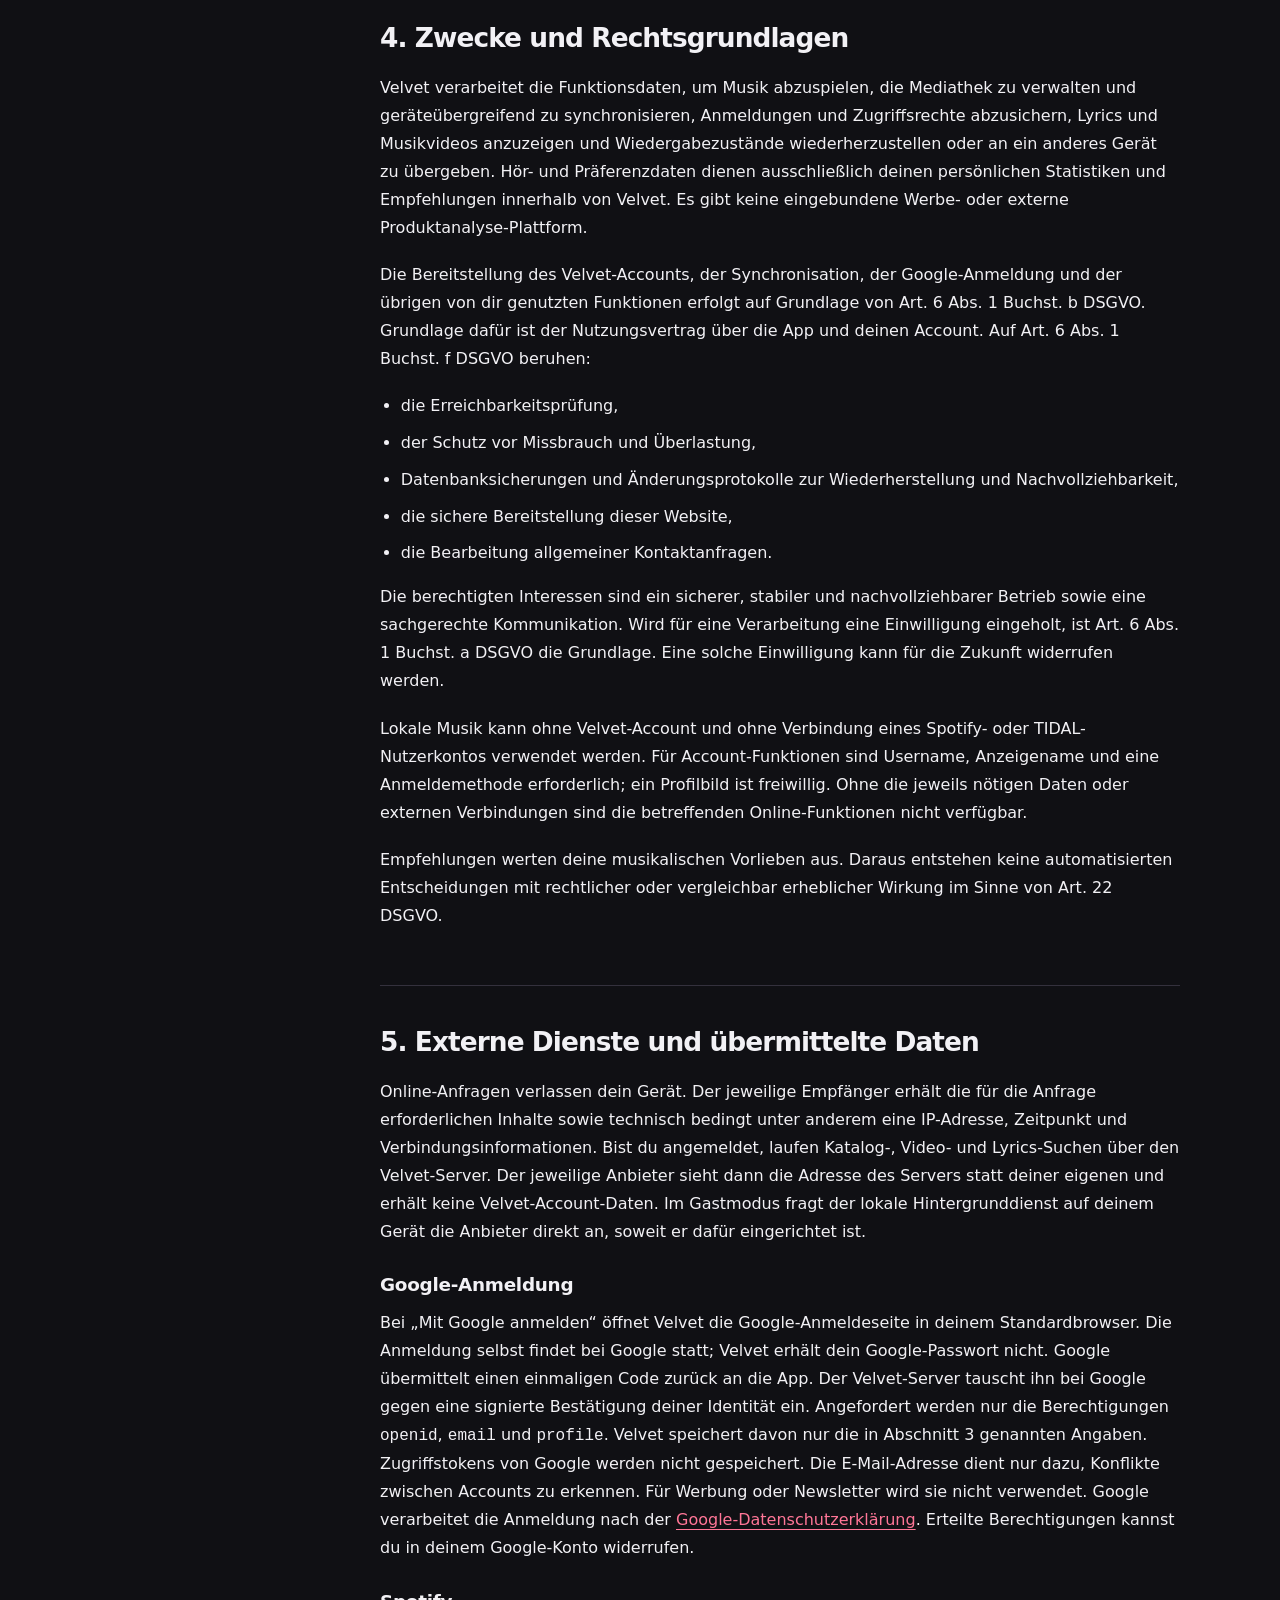
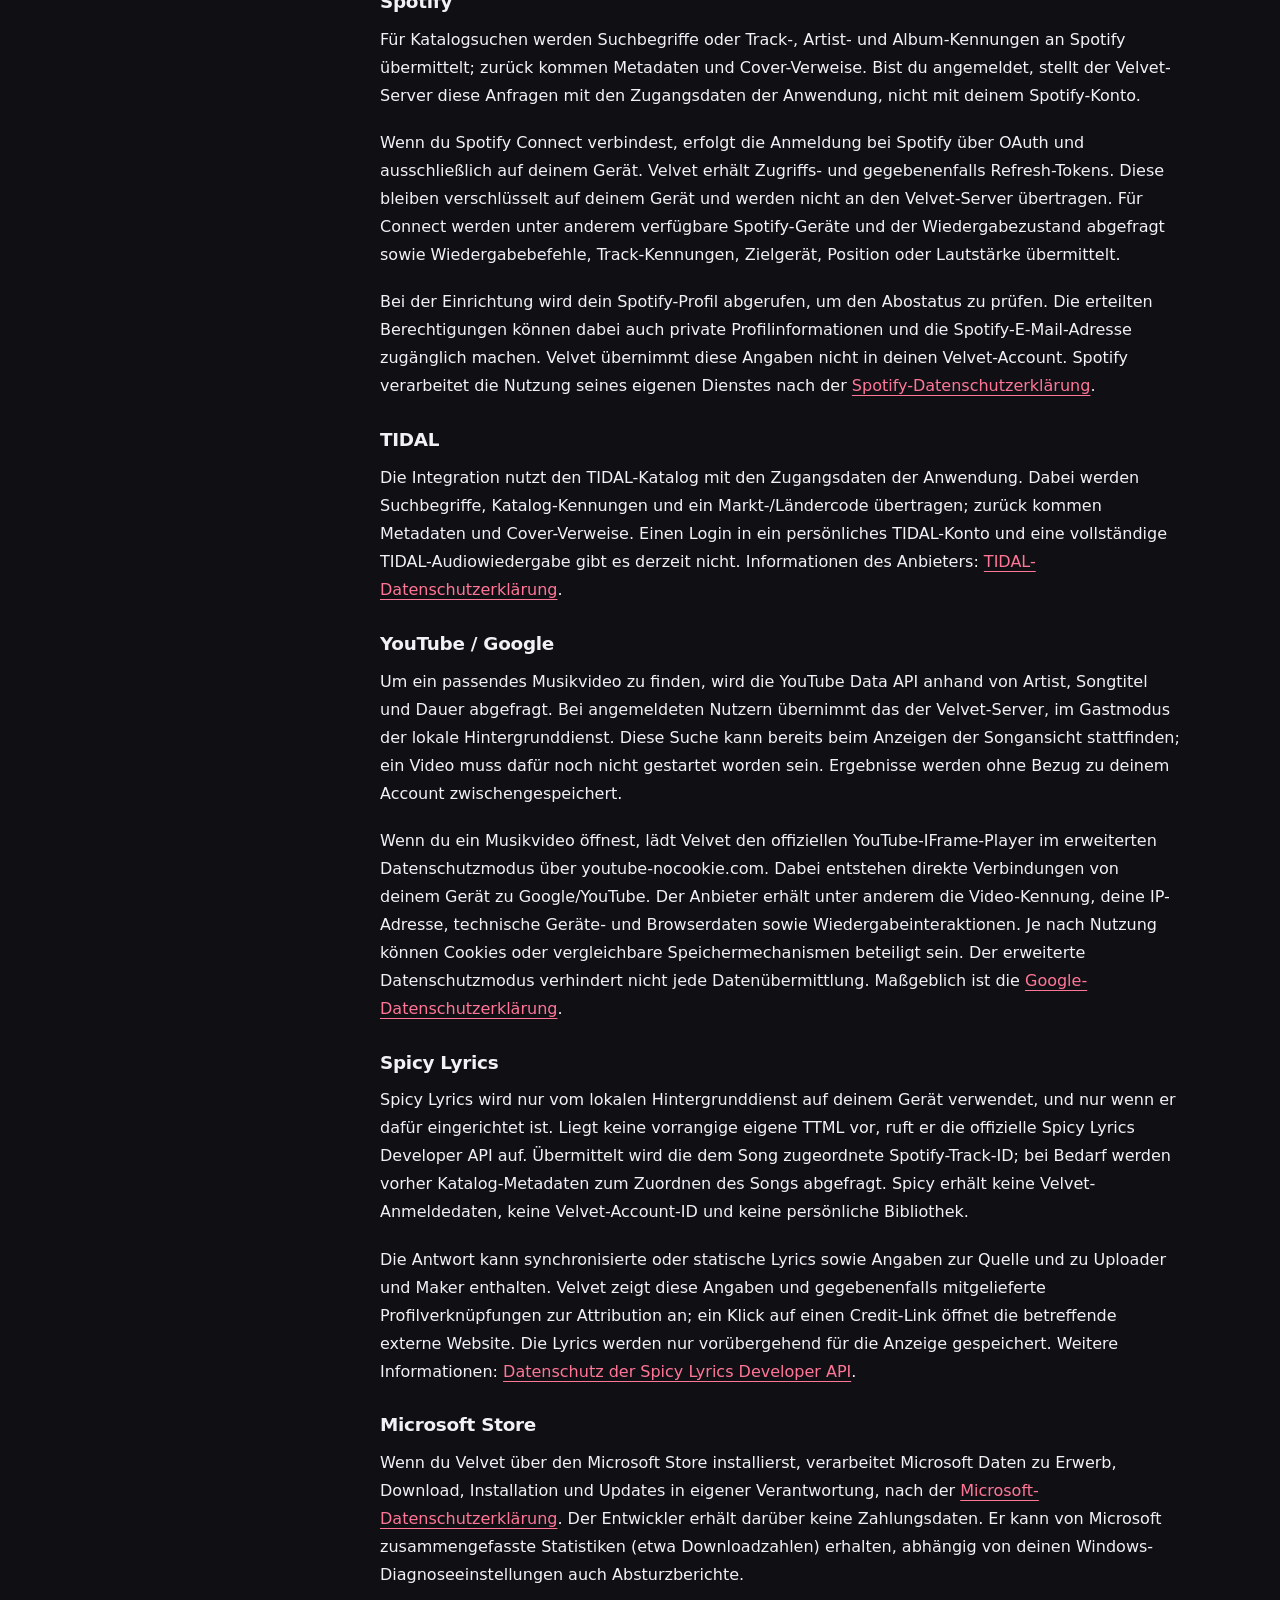
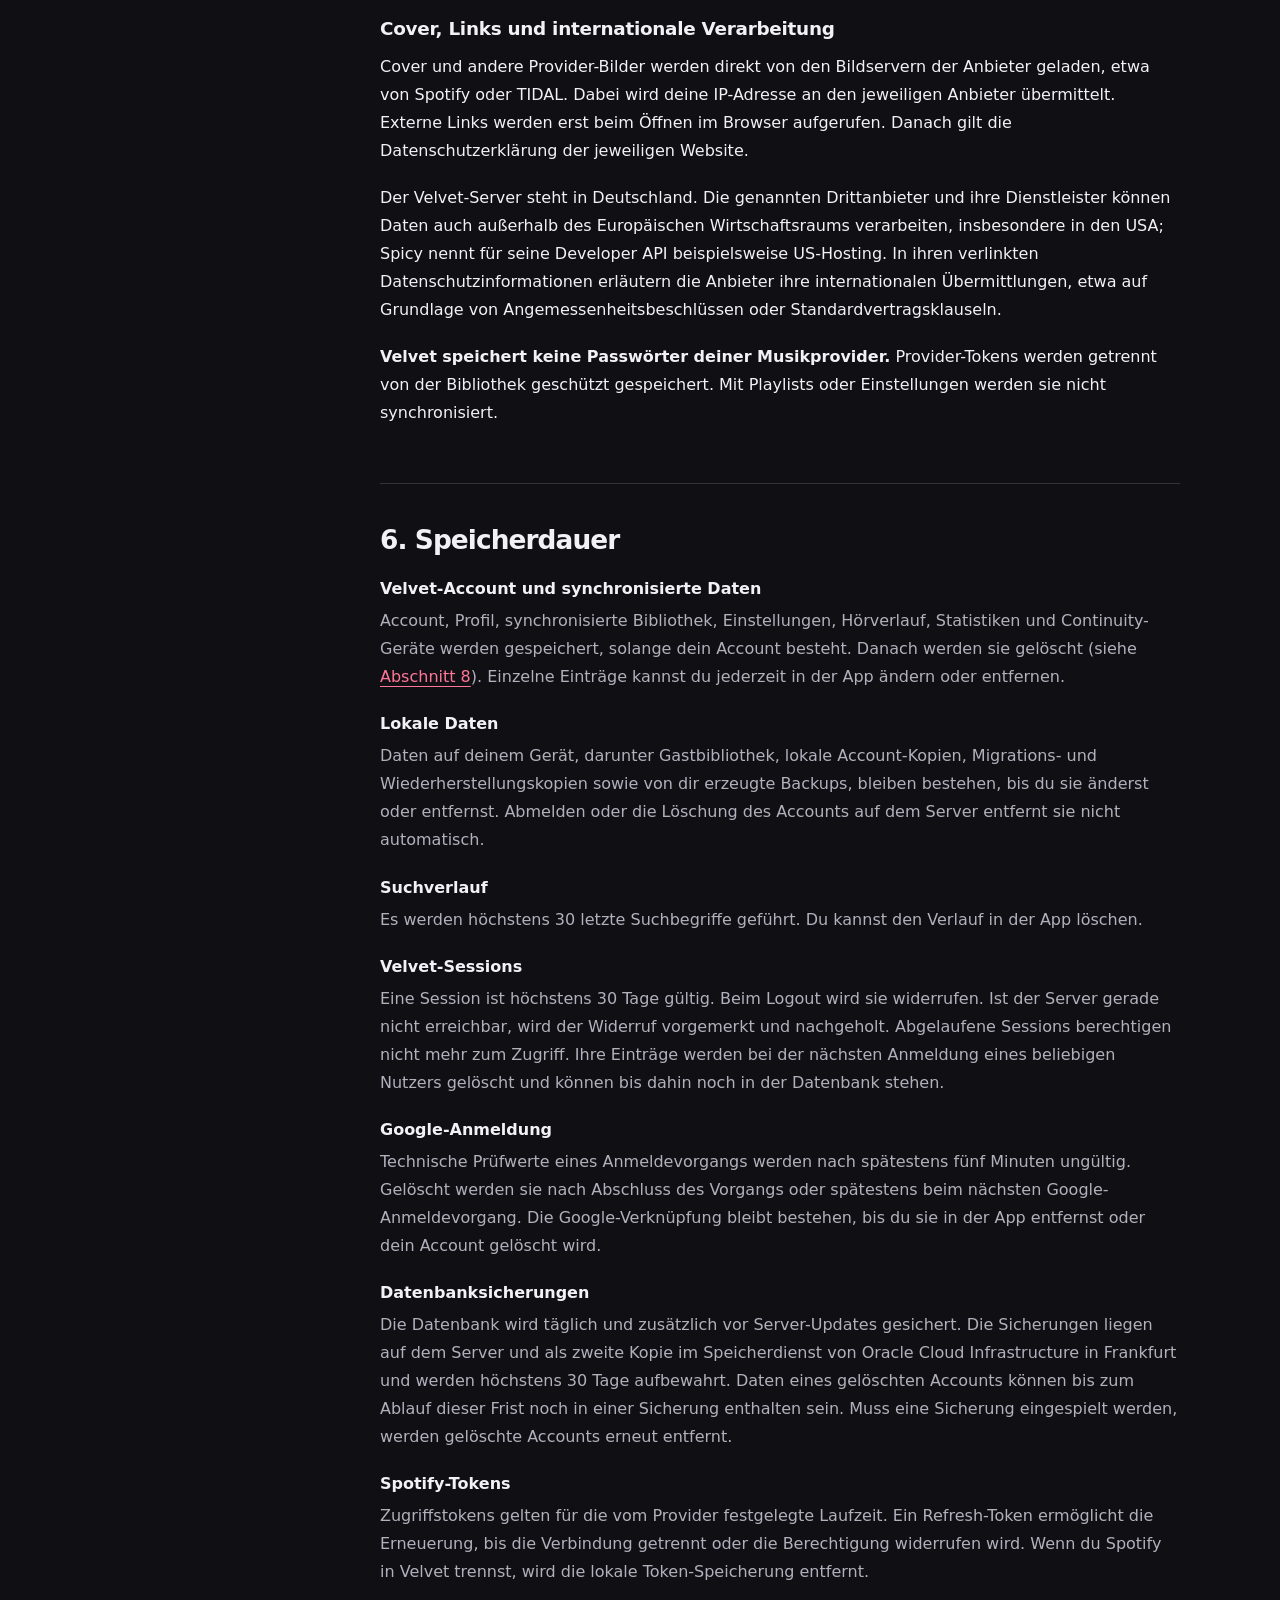
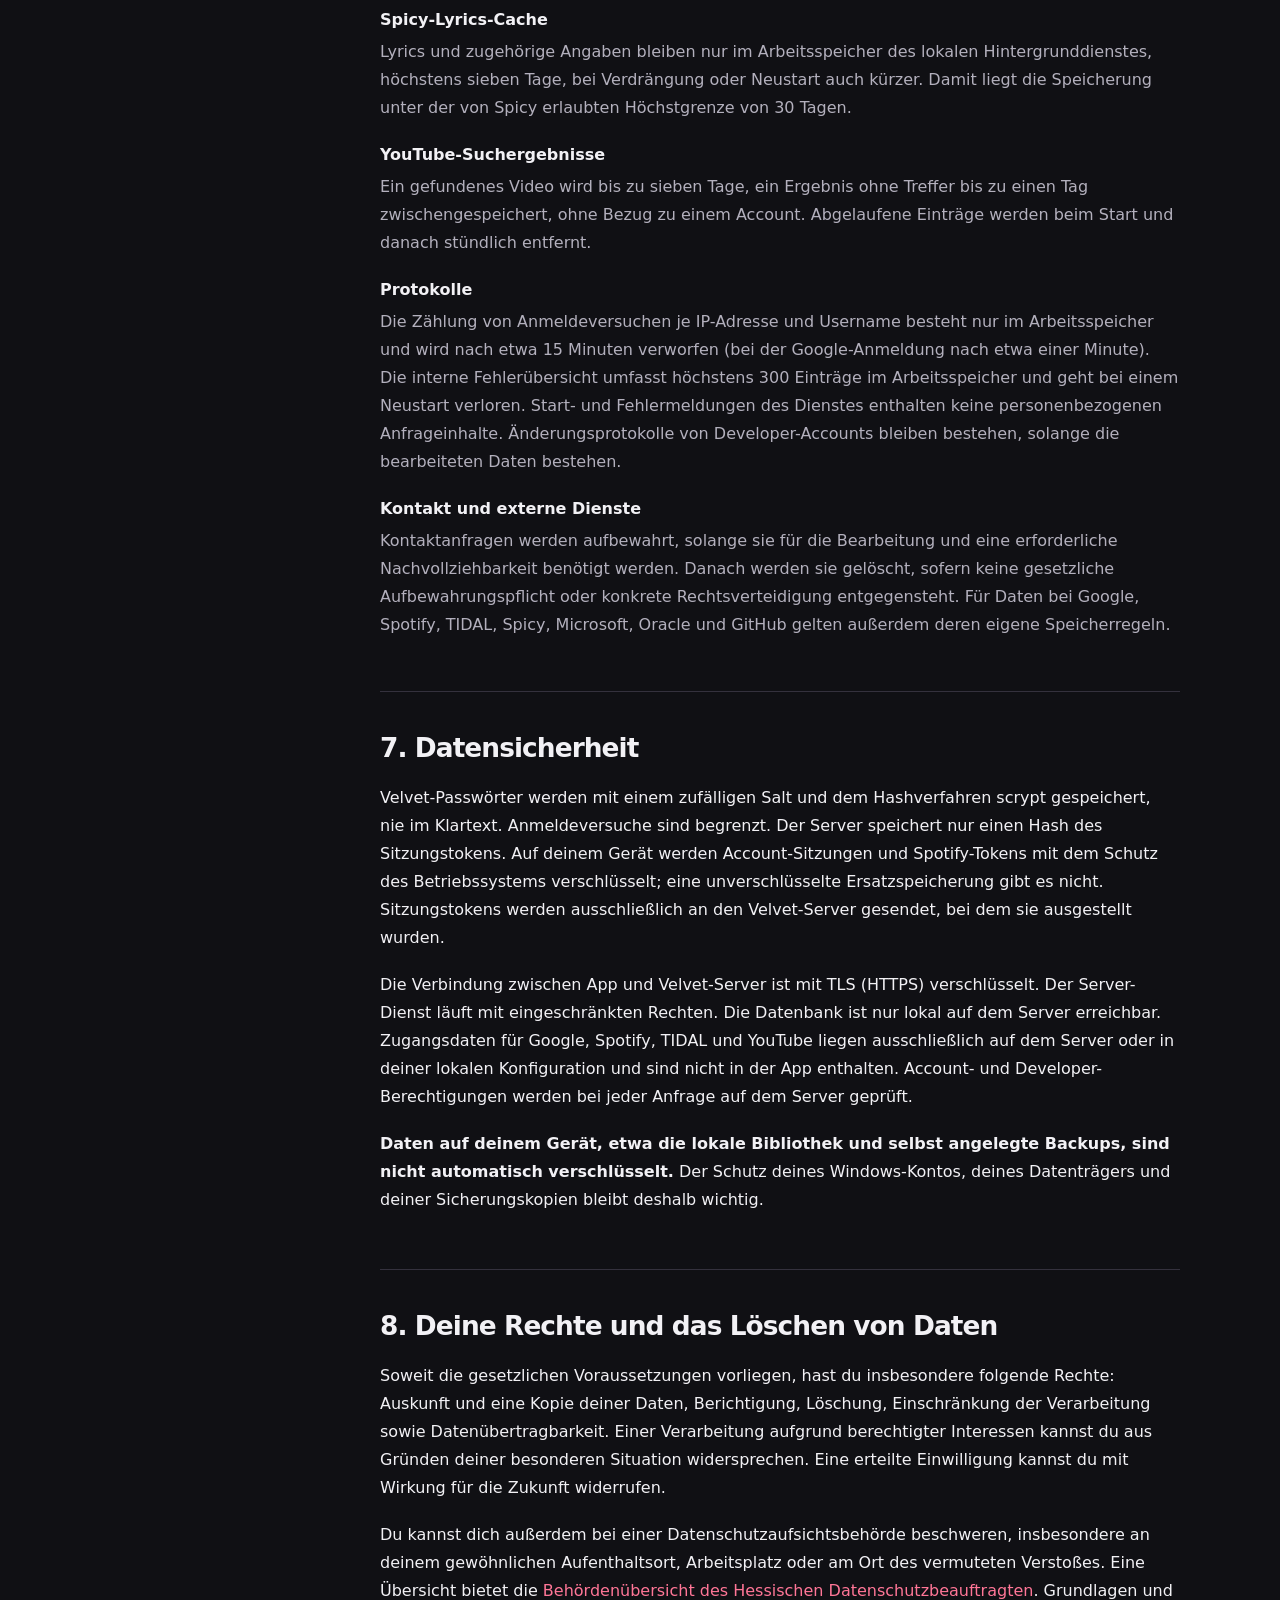
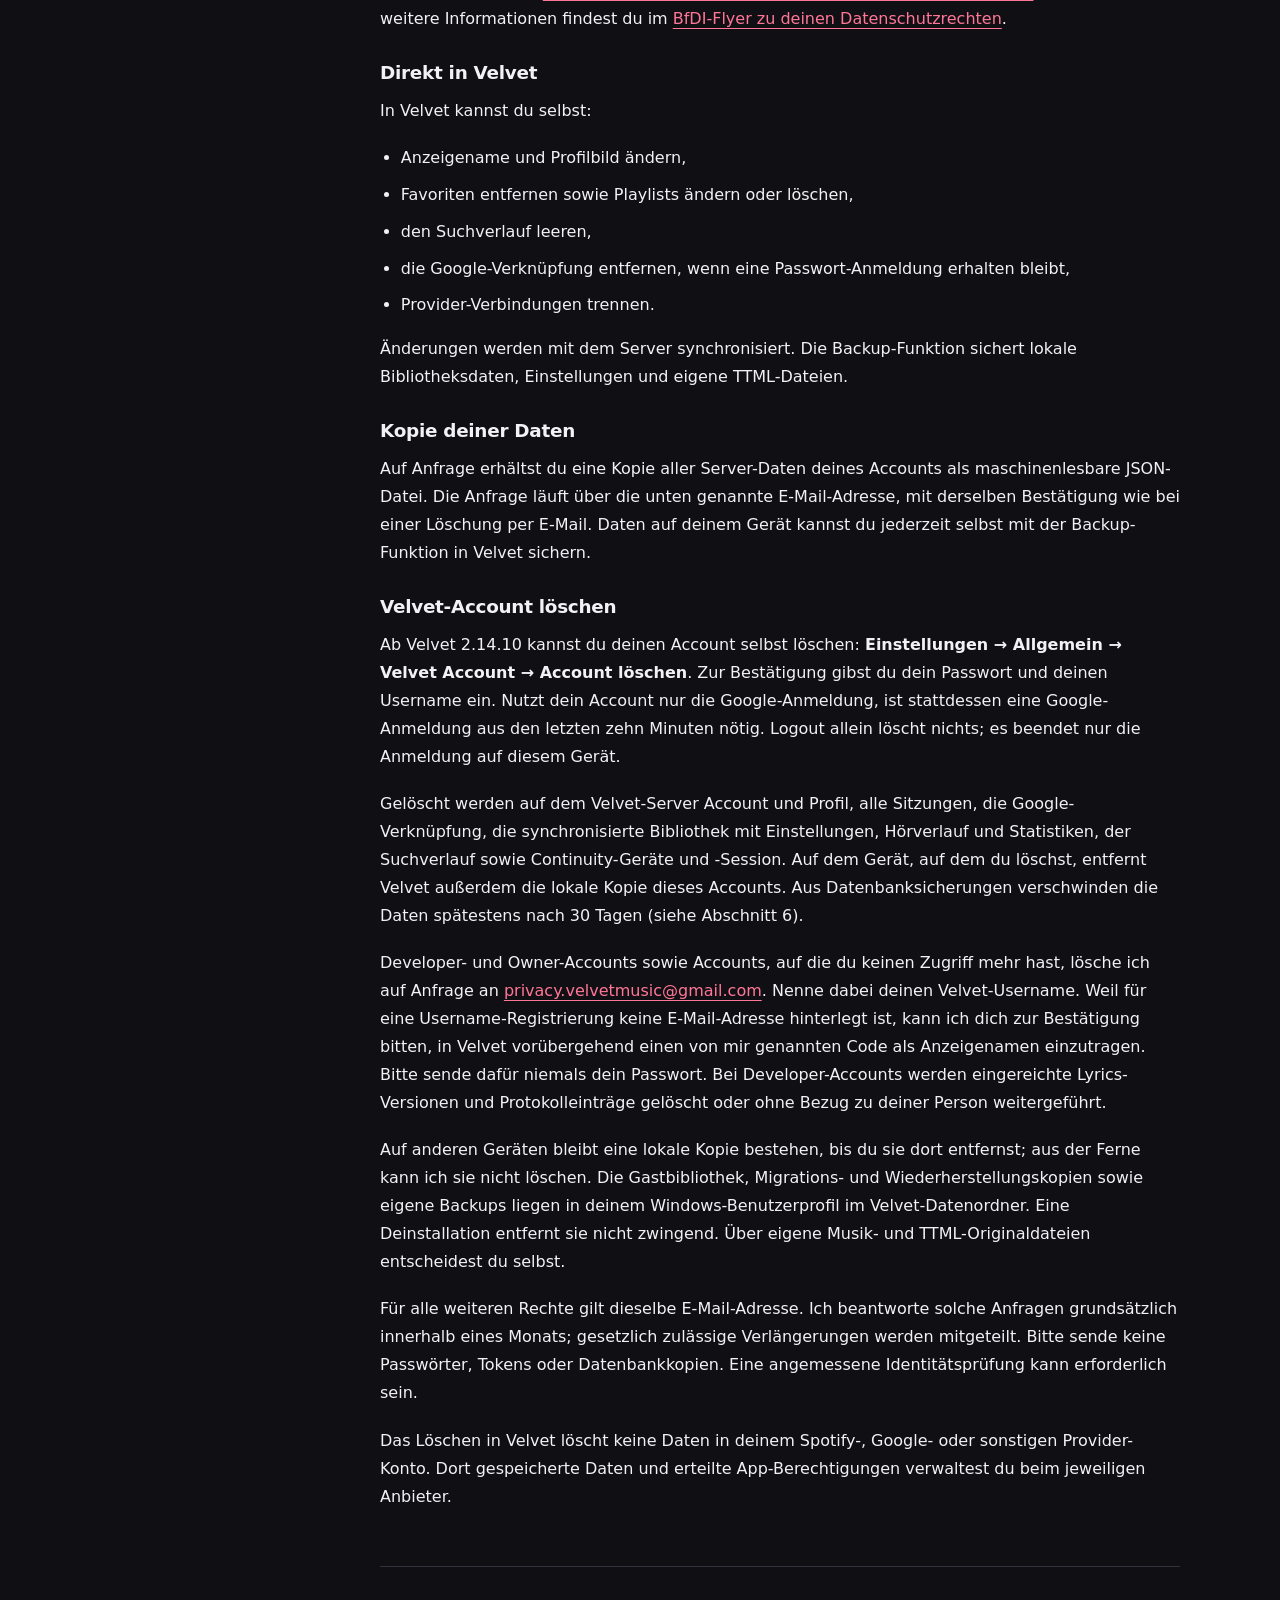
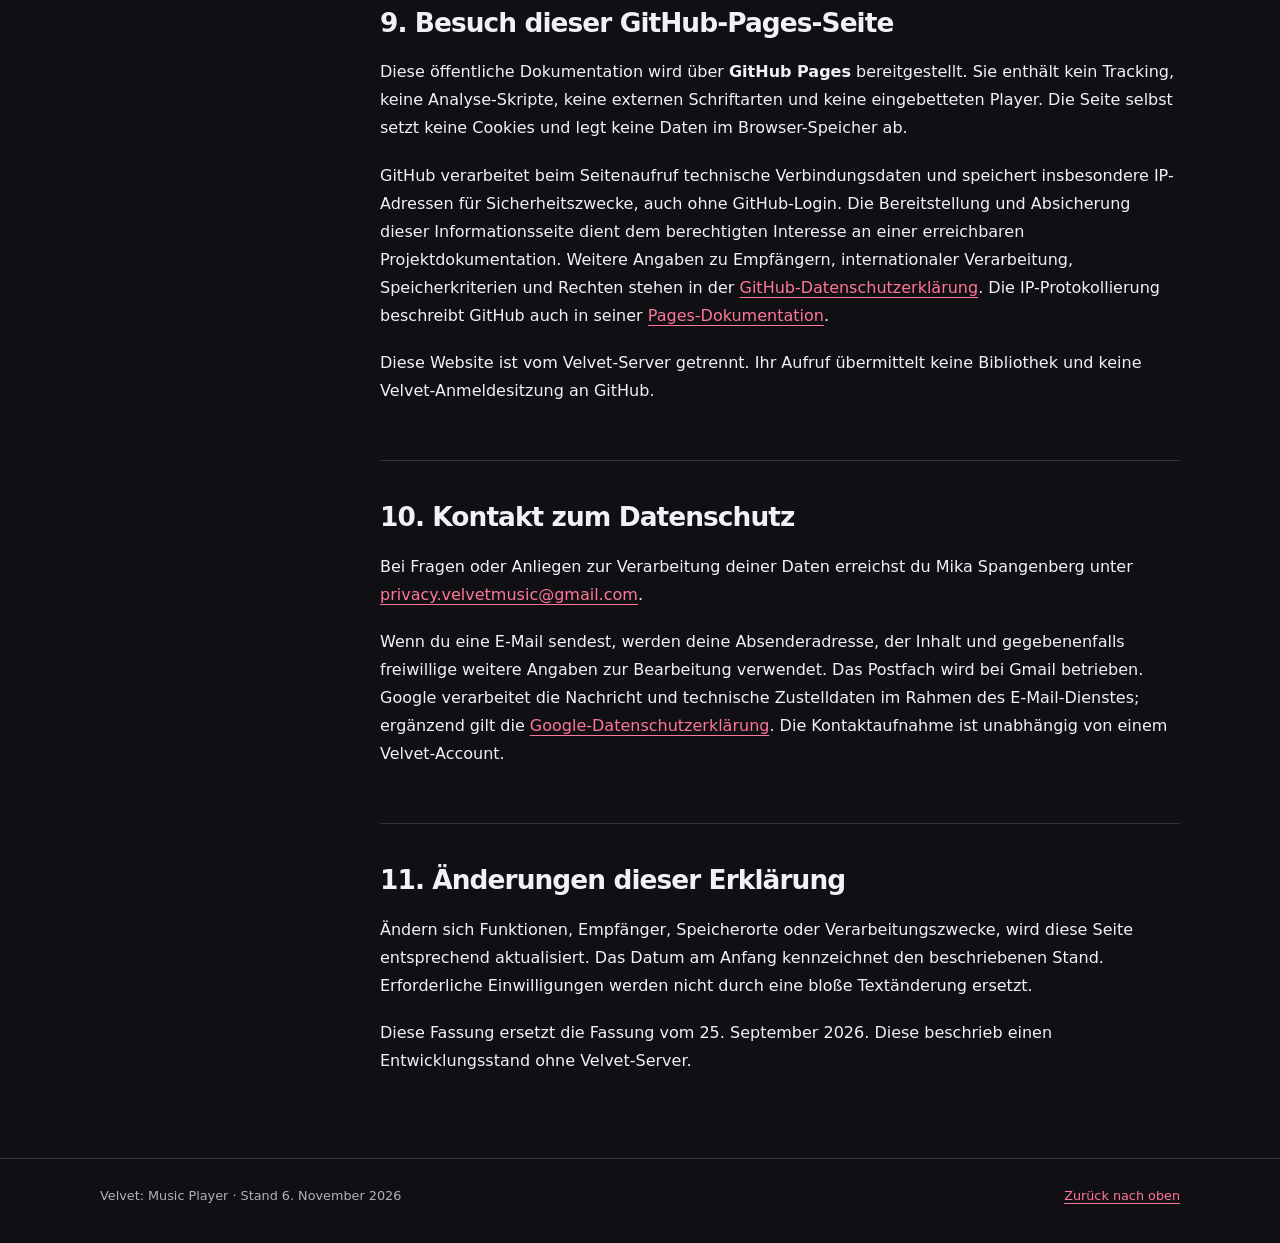
==== commit 3bc62e9b: "Name the second backup copy in Oracle Object Storage Backups now also go to a private Object Storage" ====
--- a/docs/privacy/index.html
+++ b/docs/privacy/index.html
@@ -134,7 +134,7 @@
 <dt>Suchverlauf</dt><dd>Es werden höchstens 30 letzte Suchbegriffe geführt. Du kannst den Verlauf in der App löschen.</dd>
 <dt>Velvet-Sessions</dt><dd>Eine Session ist höchstens 30 Tage gültig. Beim Logout wird sie widerrufen. Ist der Server gerade nicht erreichbar, wird der Widerruf vorgemerkt und nachgeholt. Abgelaufene Sessions berechtigen nicht mehr zum Zugriff. Ihre Einträge werden bei der nächsten Anmeldung eines beliebigen Nutzers gelöscht und können bis dahin noch in der Datenbank stehen.</dd>
 <dt>Google-Anmeldung</dt><dd>Technische Prüfwerte eines Anmeldevorgangs werden nach spätestens fünf Minuten ungültig. Gelöscht werden sie nach Abschluss des Vorgangs oder spätestens beim nächsten Google-Anmeldevorgang. Die Google-Verknüpfung bleibt bestehen, bis du sie in der App entfernst oder dein Account gelöscht wird.</dd>
-<dt>Datenbanksicherungen</dt><dd>Die Datenbank wird täglich und zusätzlich vor Server-Updates gesichert. Sicherungen werden höchstens 30 Tage aufbewahrt. Daten eines gelöschten Accounts können bis zum Ablauf dieser Frist noch in einer Sicherung enthalten sein. Muss eine Sicherung eingespielt werden, werden gelöschte Accounts erneut entfernt.</dd>
+<dt>Datenbanksicherungen</dt><dd>Die Datenbank wird täglich und zusätzlich vor Server-Updates gesichert. Die Sicherungen liegen auf dem Server und als zweite Kopie im Speicherdienst von Oracle Cloud Infrastructure in Frankfurt und werden höchstens 30 Tage aufbewahrt. Daten eines gelöschten Accounts können bis zum Ablauf dieser Frist noch in einer Sicherung enthalten sein. Muss eine Sicherung eingespielt werden, werden gelöschte Accounts erneut entfernt.</dd>
 <dt>Spotify-Tokens</dt><dd>Zugriffstokens gelten für die vom Provider festgelegte Laufzeit. Ein Refresh-Token ermöglicht die Erneuerung, bis die Verbindung getrennt oder die Berechtigung widerrufen wird. Wenn du Spotify in Velvet trennst, wird die lokale Token-Speicherung entfernt.</dd>
 <dt>Spicy-Lyrics-Cache</dt><dd>Lyrics und zugehörige Angaben bleiben nur im Arbeitsspeicher des lokalen Hintergrunddienstes, höchstens sieben Tage, bei Verdrängung oder Neustart auch kürzer. Damit liegt die Speicherung unter der von Spicy erlaubten Höchstgrenze von 30 Tagen.</dd>
 <dt>YouTube-Suchergebnisse</dt><dd>Ein gefundenes Video wird bis zu sieben Tage, ein Ergebnis ohne Treffer bis zu einen Tag zwischengespeichert, ohne Bezug zu einem Account. Abgelaufene Einträge werden beim Start und danach stündlich entfernt.</dd>
